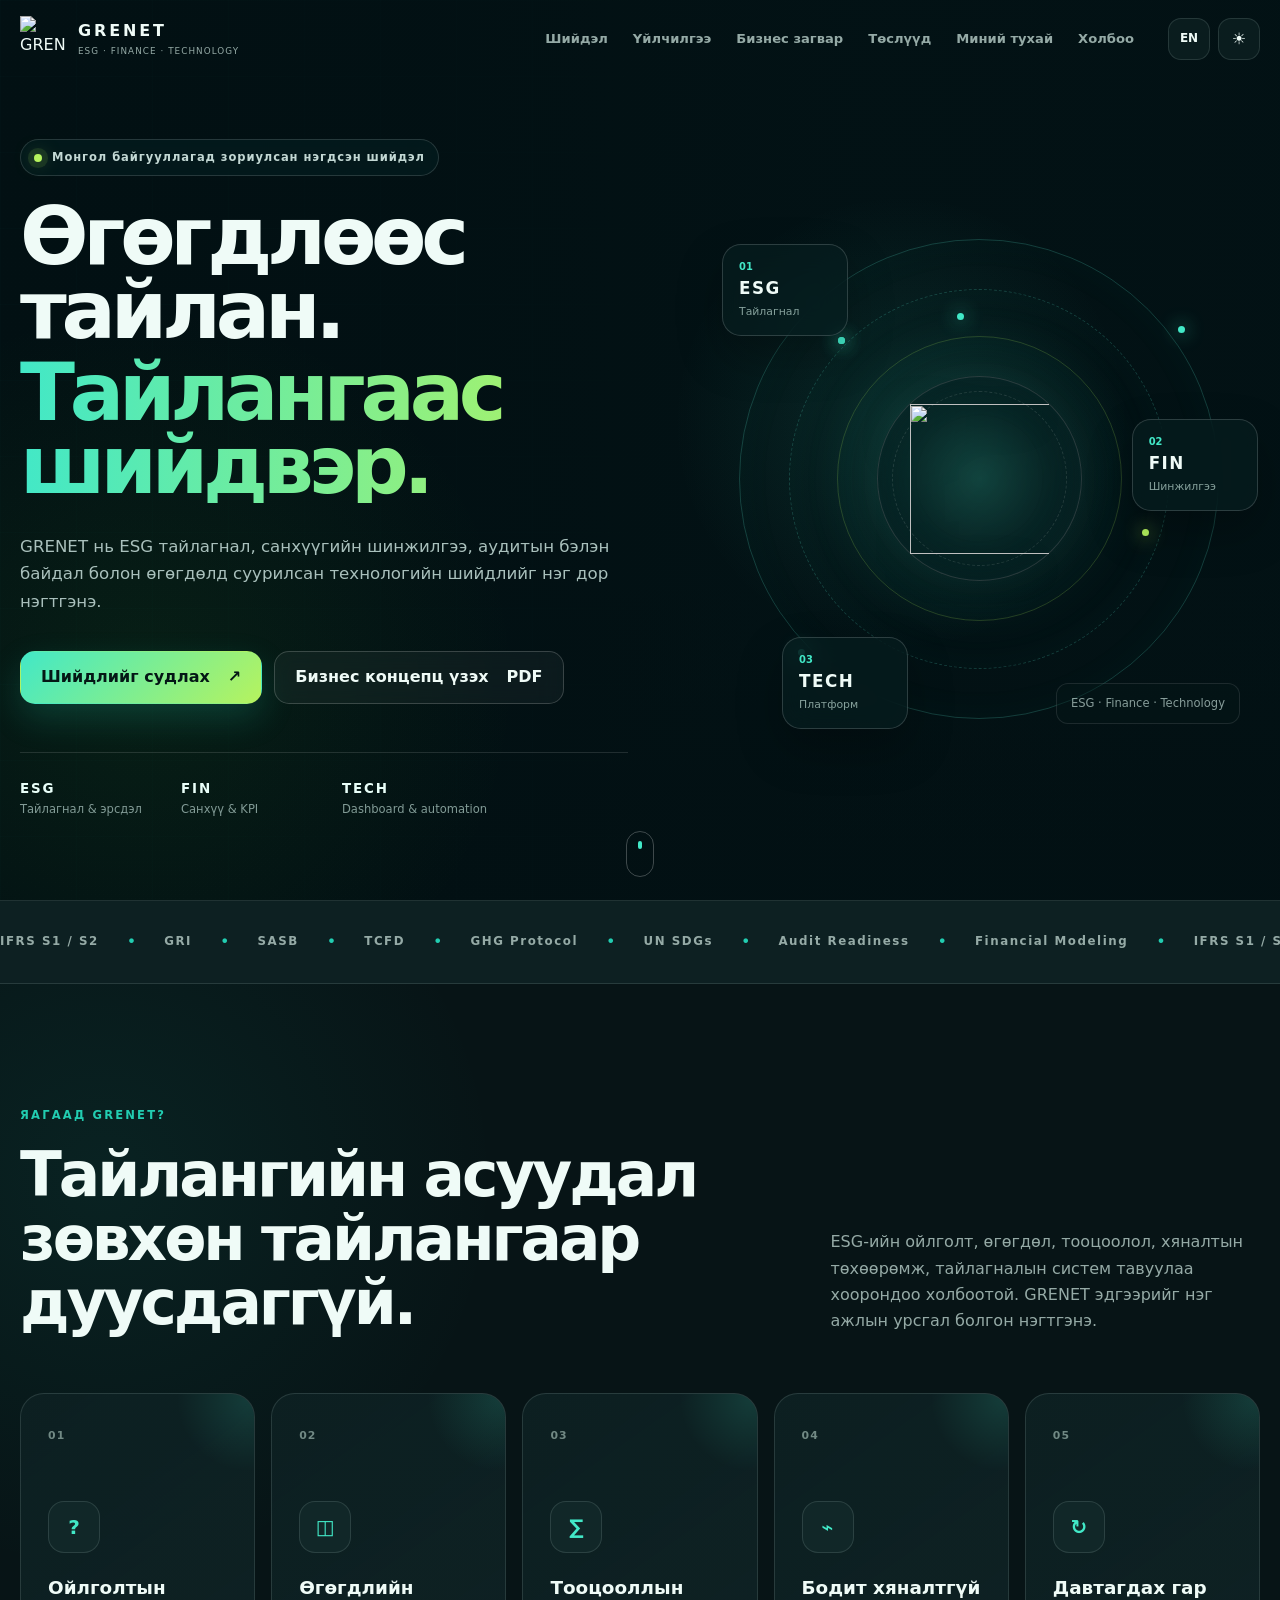
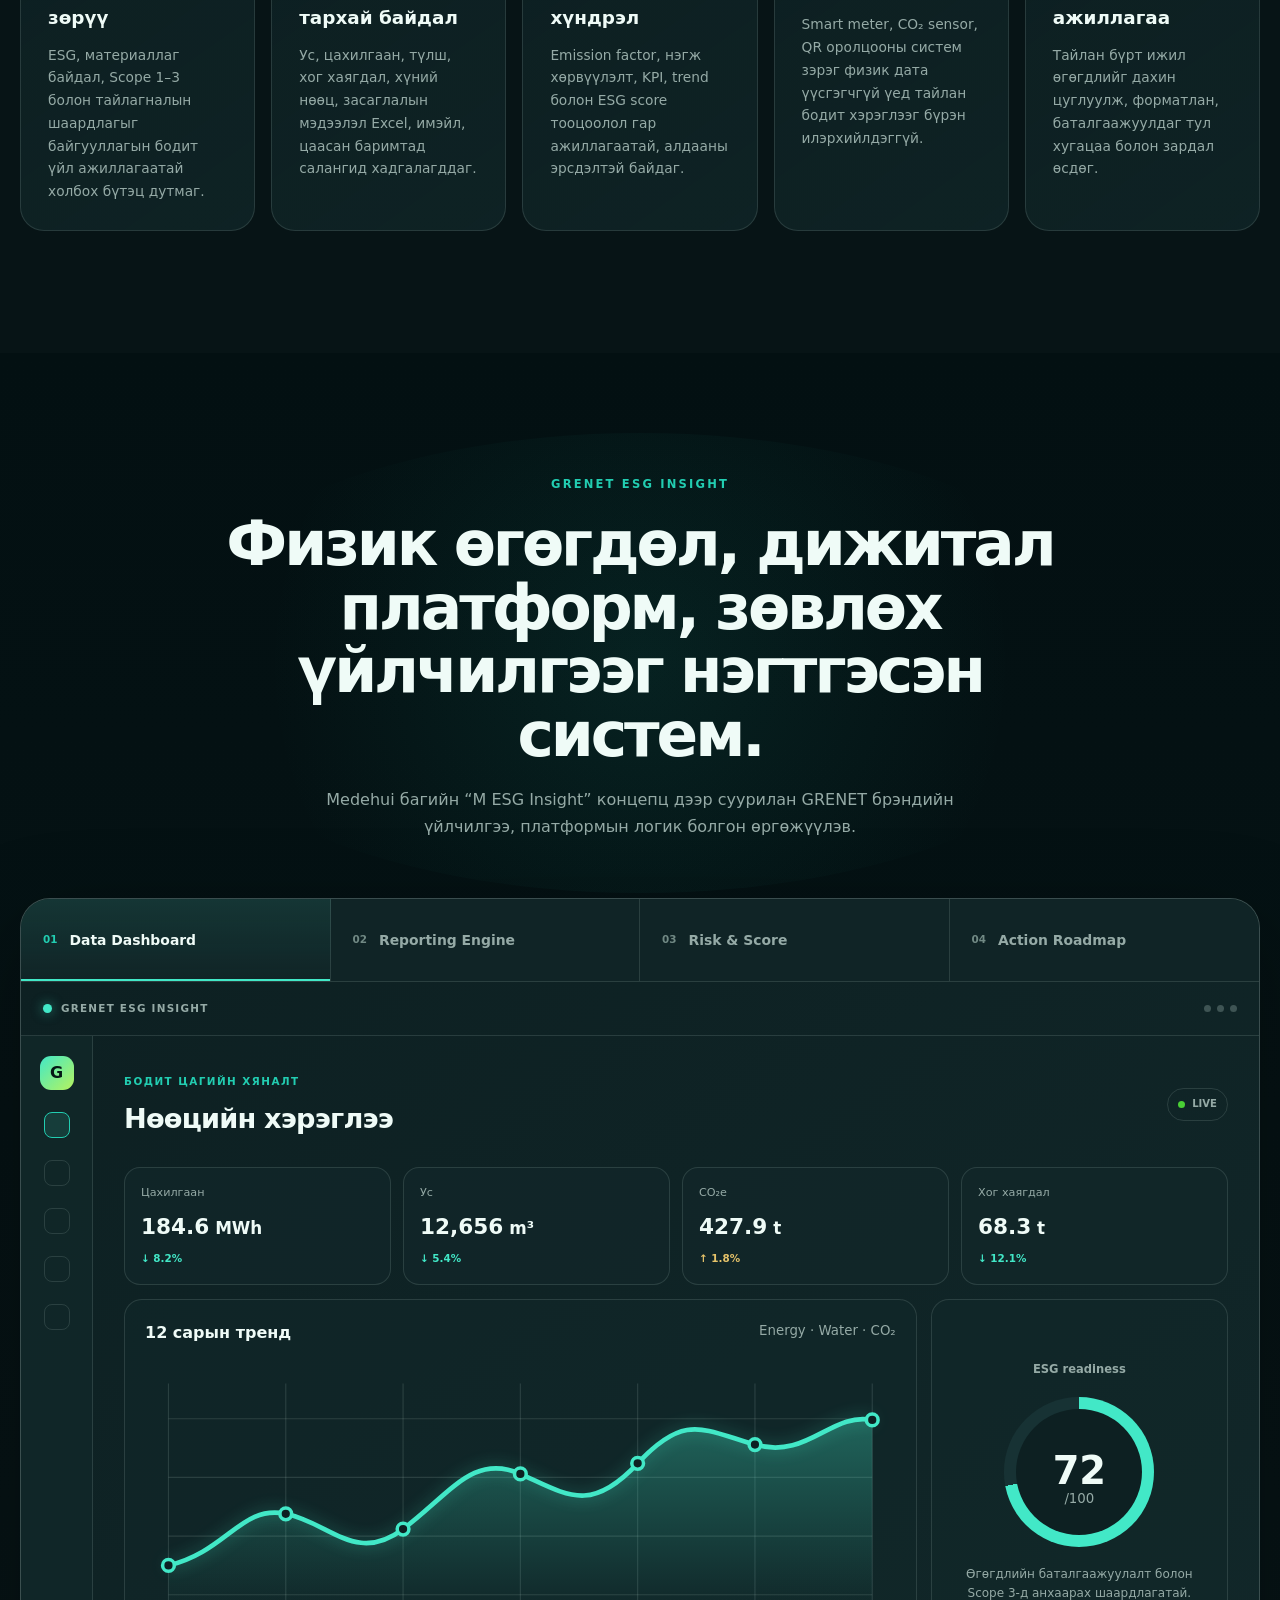
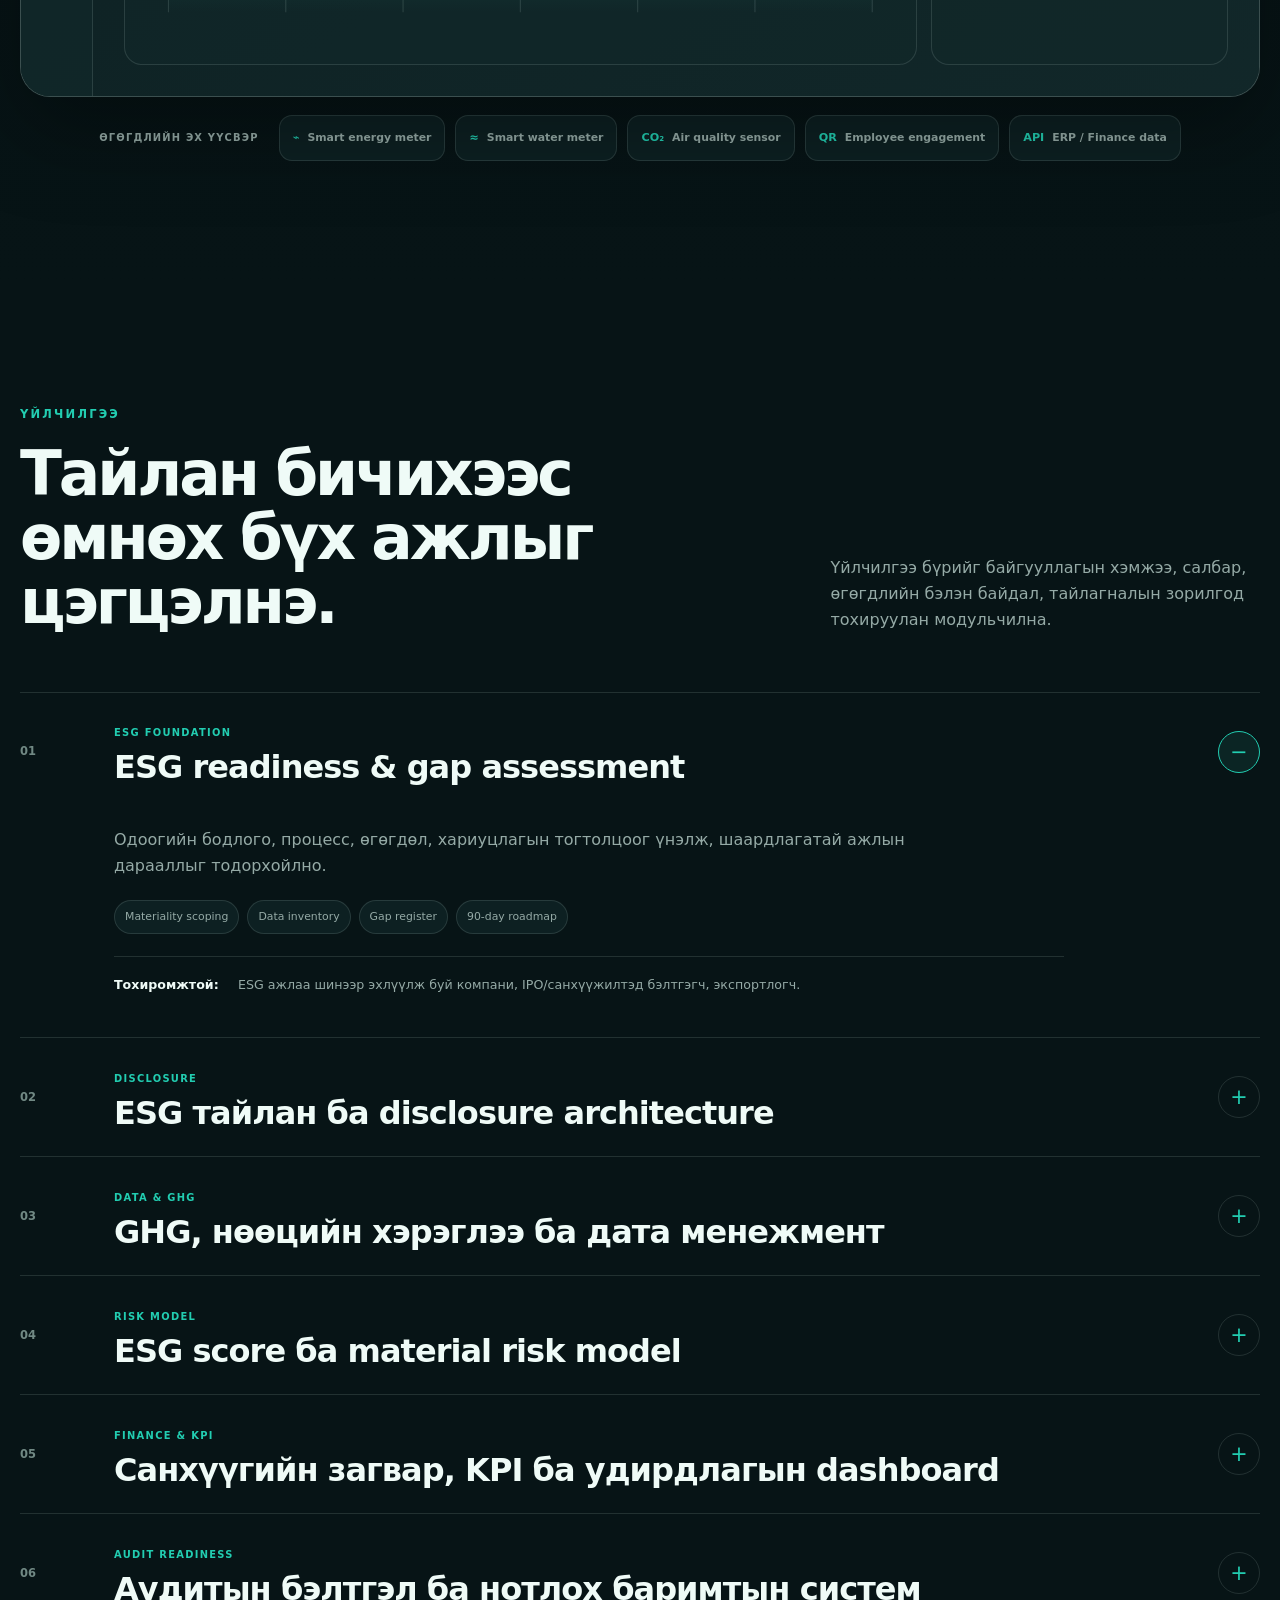
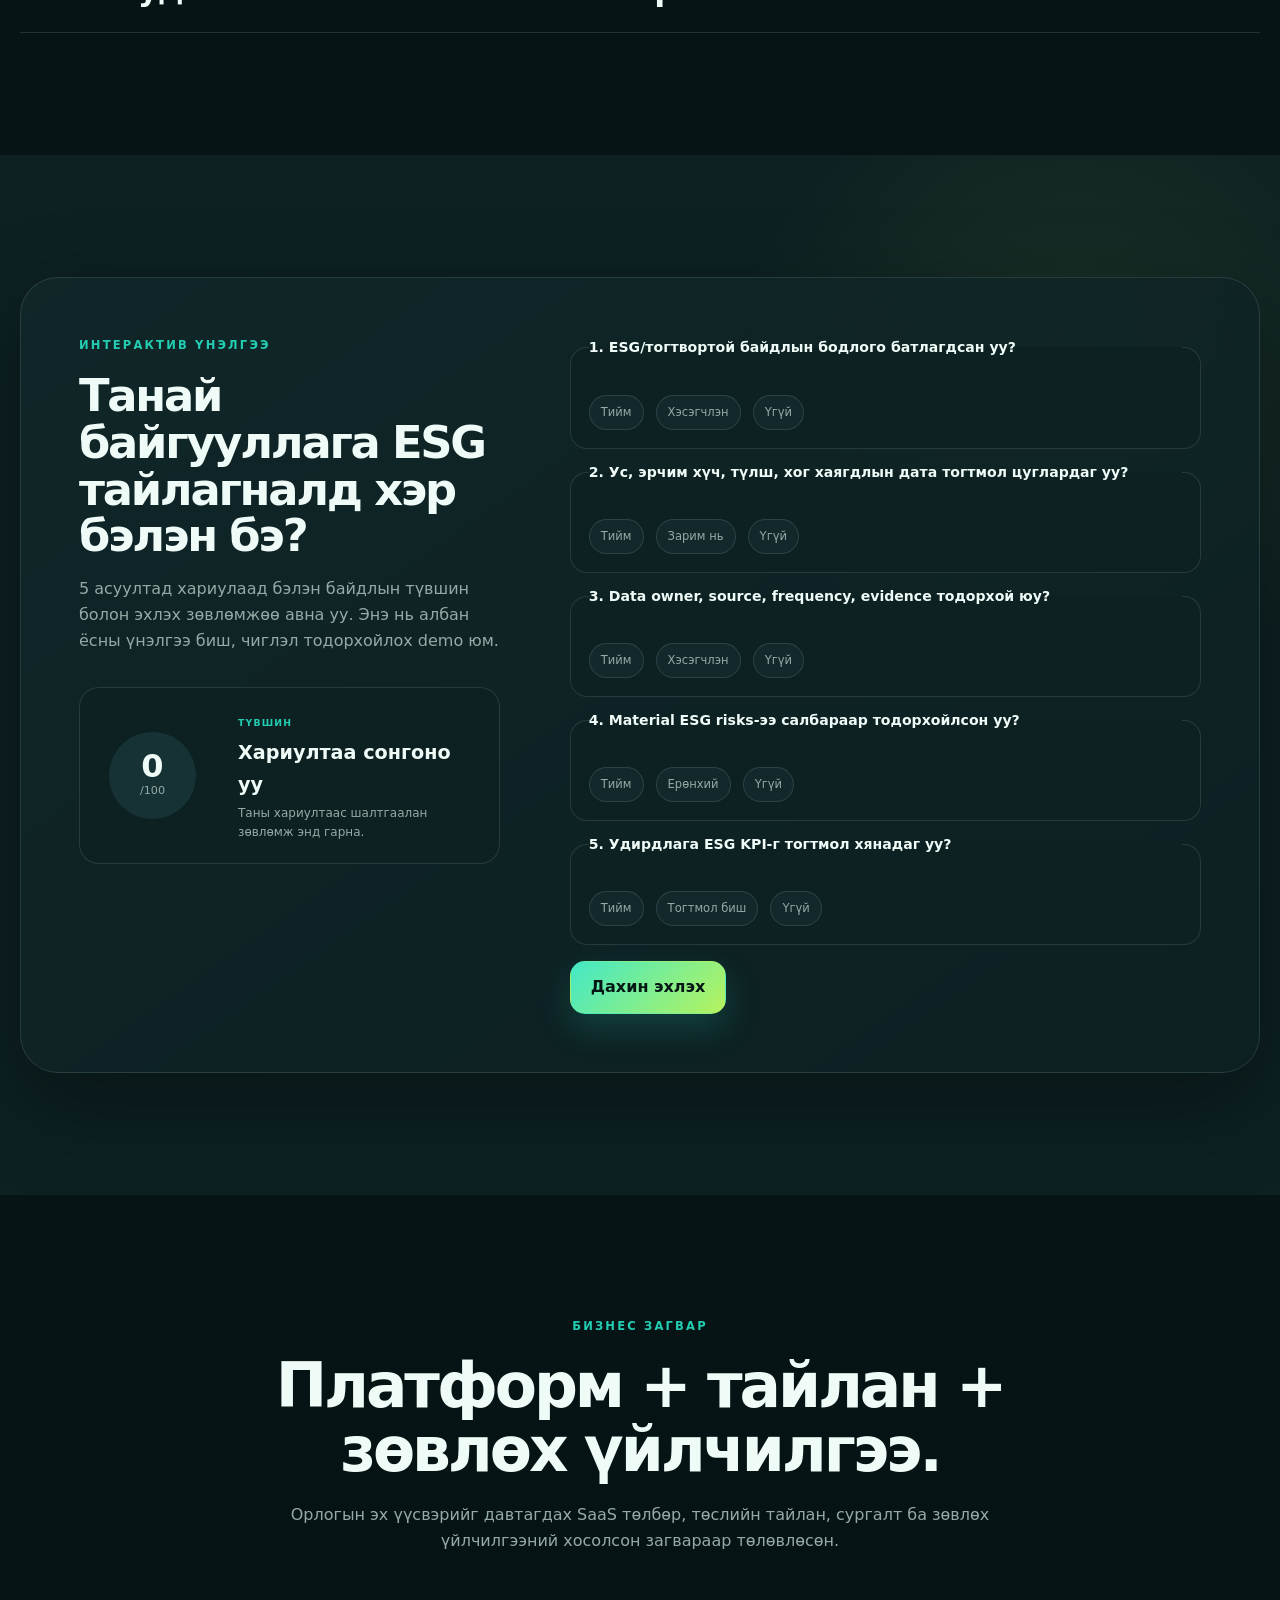
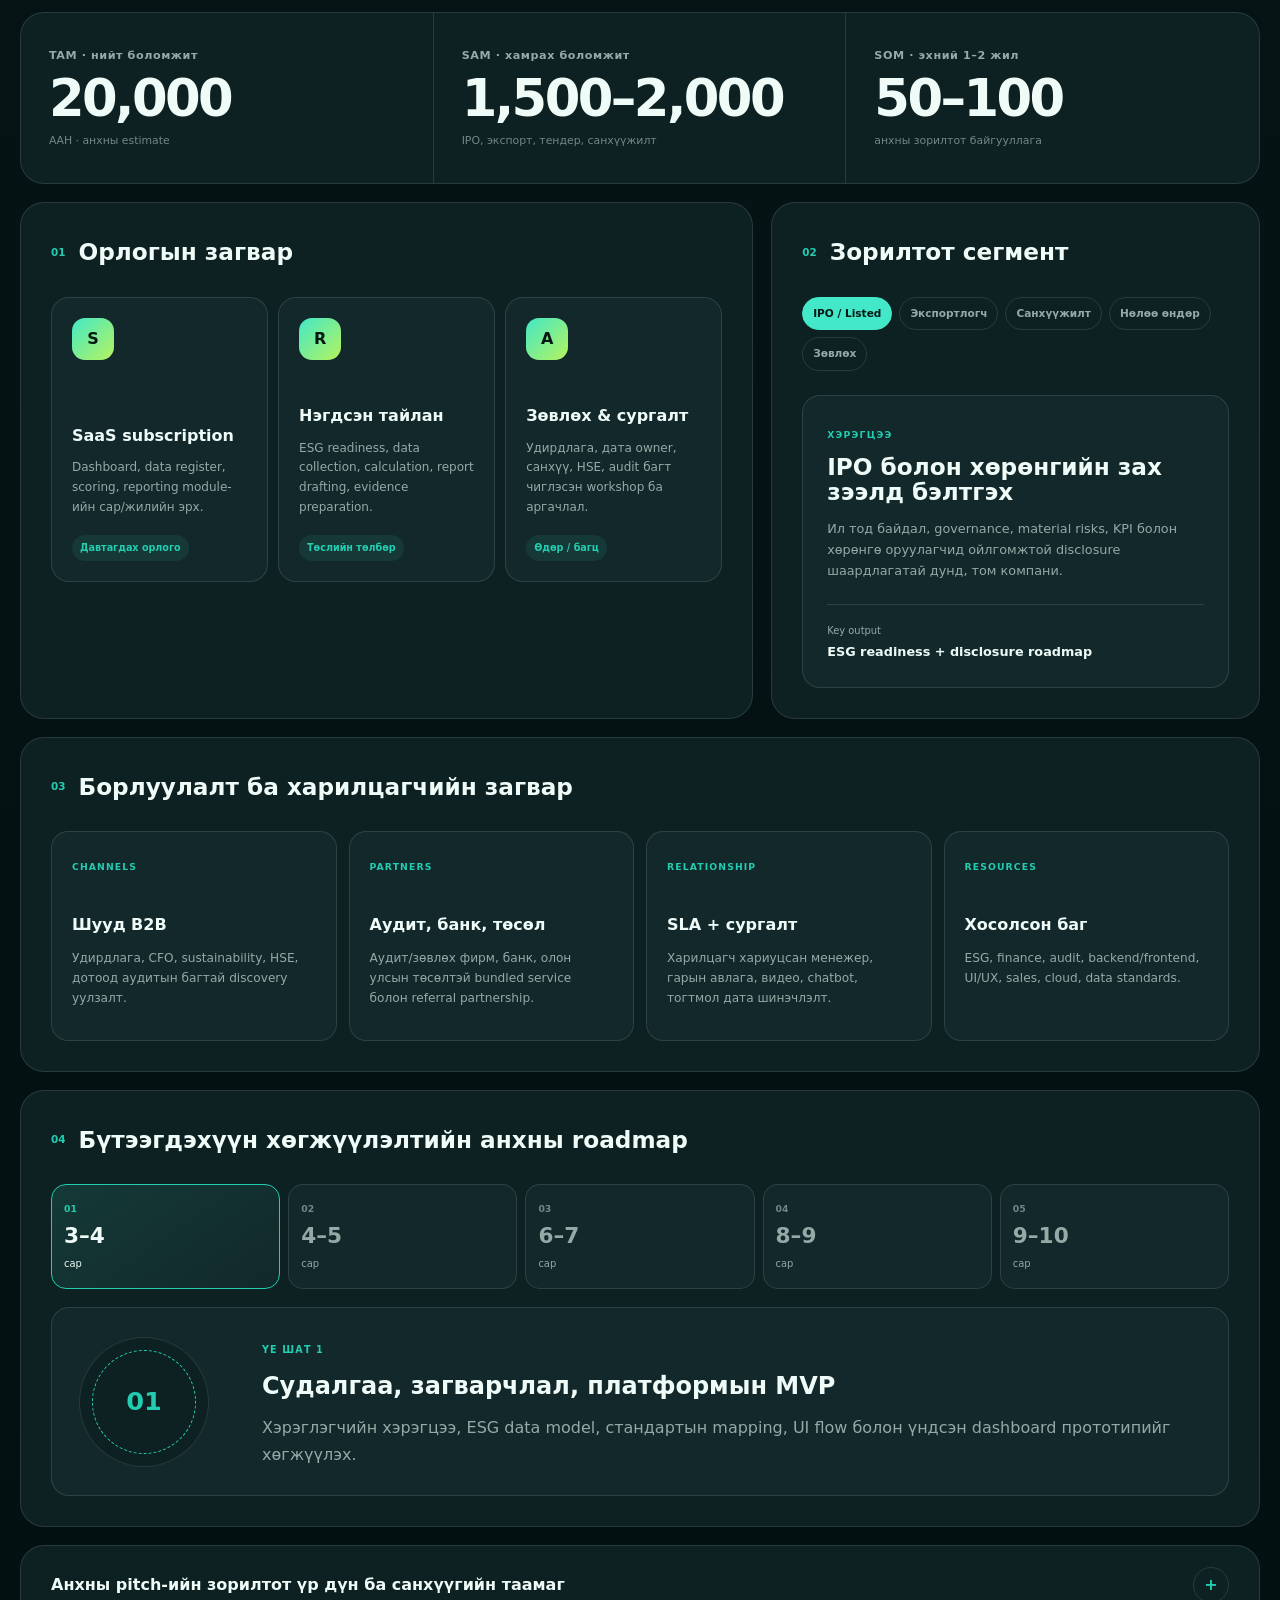
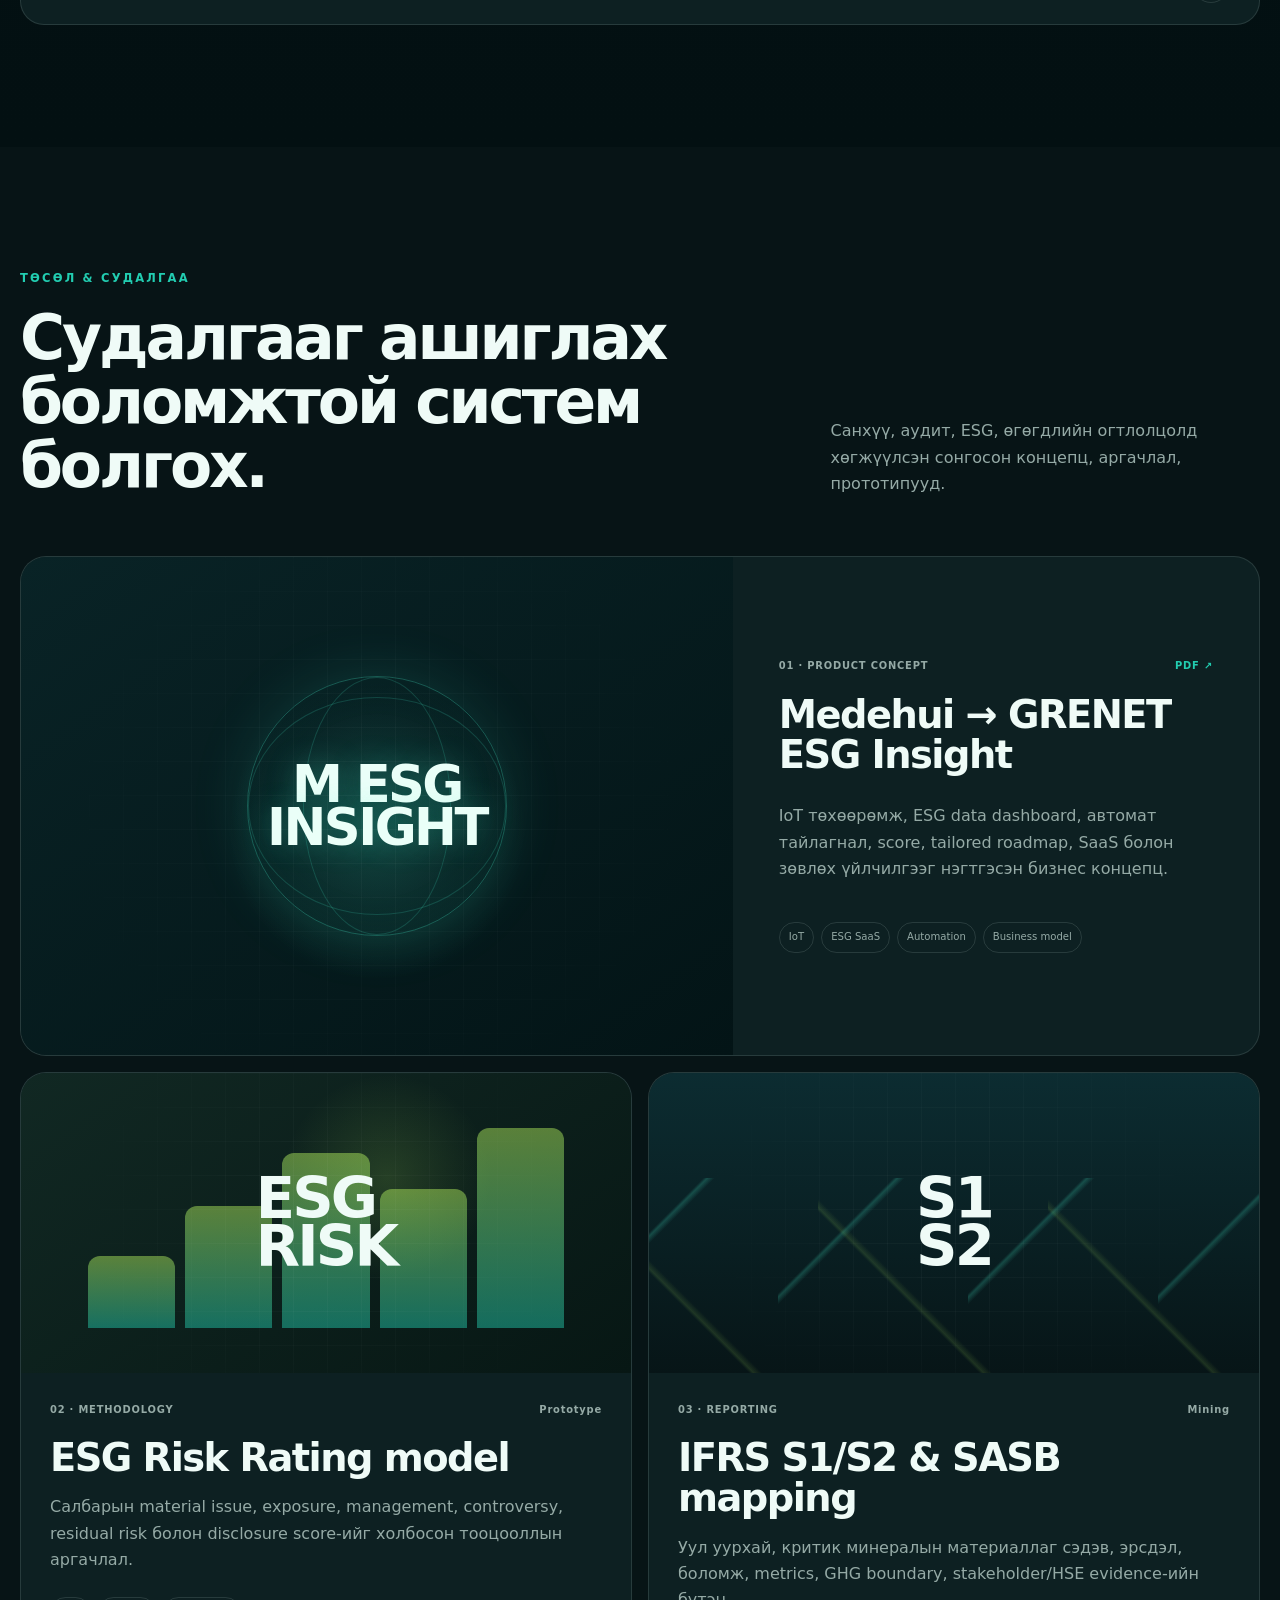
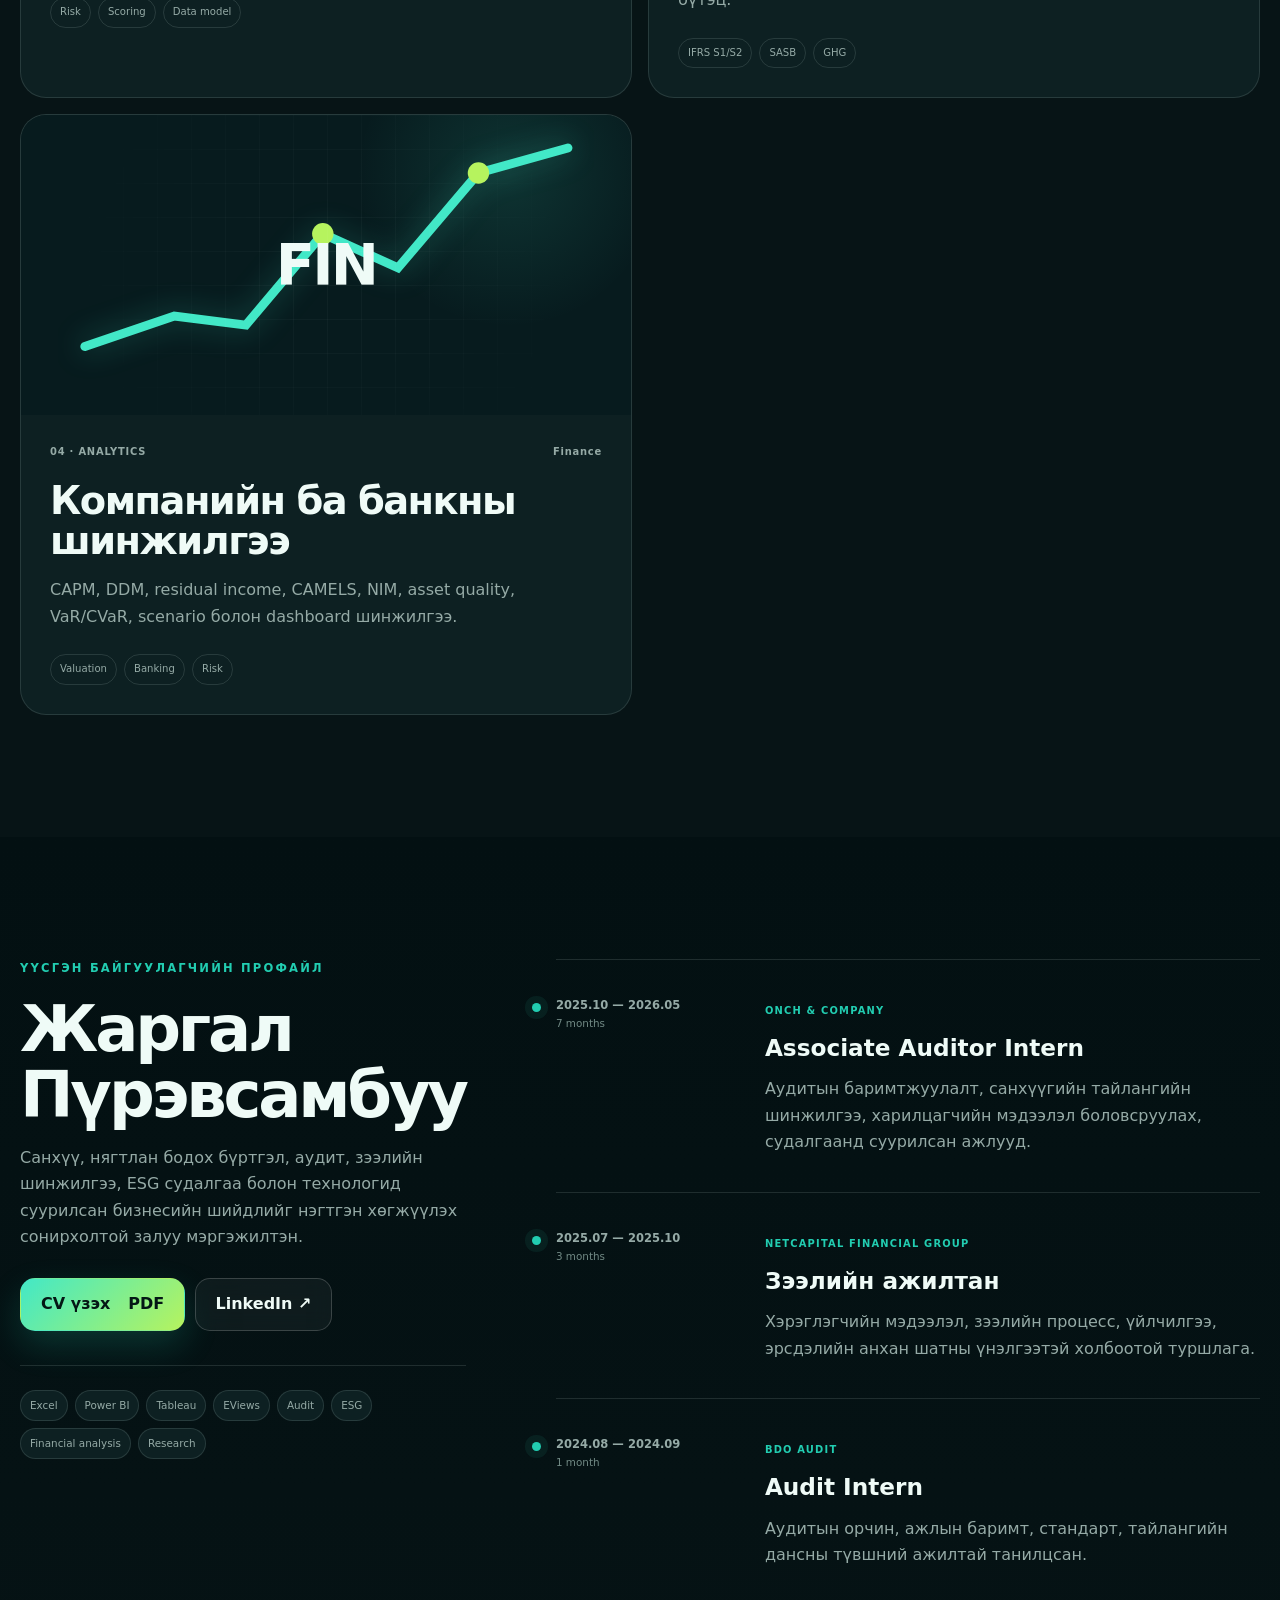
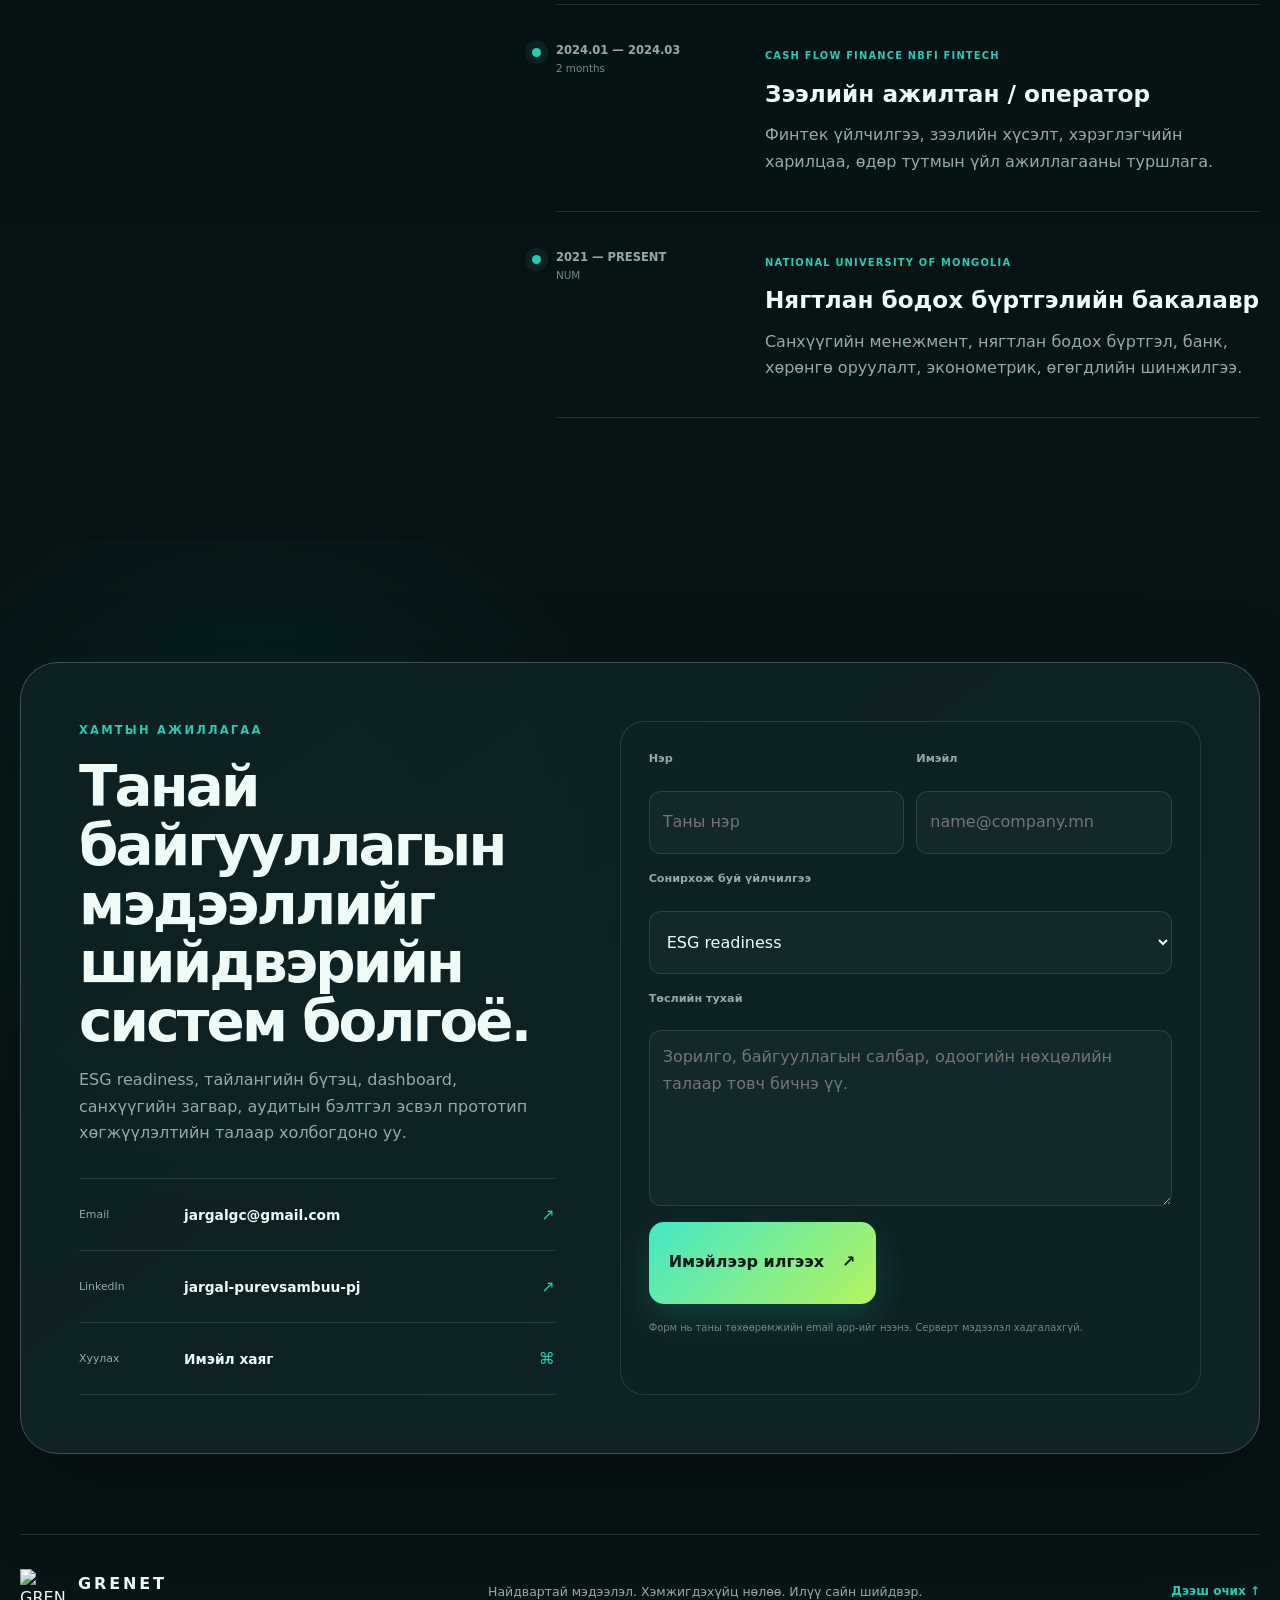
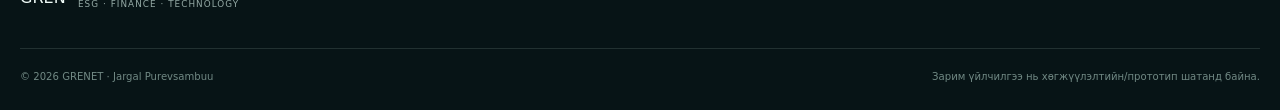
==== index.html @ c0a4eaaf "Add files via upload" ====
<!doctype html>
<html lang="mn" data-theme="dark">
<head>
  <meta charset="utf-8" />
  <meta name="viewport" content="width=device-width, initial-scale=1" />
  <meta name="description" content="GRENET — ESG, finance, audit and technology solutions for Mongolian organizations. Founded and developed by Jargal Purevsambuu." />
  <meta name="keywords" content="GRENET, ESG Mongolia, sustainability reporting, IFRS S1, IFRS S2, SASB, GRI, finance dashboard, audit readiness, ESG score" />
  <meta name="author" content="Jargal Purevsambuu" />
  <meta name="theme-color" content="#071b1d" />
  <meta property="og:title" content="GRENET | ESG · Finance · Technology" />
  <meta property="og:description" content="Өгөгдлөөс тайлан, тайлангаас шийдвэр — ESG, санхүү, аудит, технологийн нэгдсэн шийдэл." />
  <meta property="og:type" content="website" />
  <meta property="og:image" content="assets/grenet-hero.webp" />
  <title>GRENET | ESG · Finance · Technology</title>
  <link rel="icon" href="assets/favicon.svg" type="image/svg+xml" />
  <link rel="preload" href="assets/grenet-hero.webp" as="image" />
  <link rel="stylesheet" href="style.css" />
  <script type="application/ld+json">
  {
    "@context": "https://schema.org",
    "@type": "ProfessionalService",
    "name": "GRENET",
    "description": "ESG, finance, audit readiness and technology-enabled business solutions.",
    "founder": {"@type": "Person", "name": "Jargal Purevsambuu"},
    "email": "jargalgc@gmail.com",
    "areaServed": "Mongolia",
    "sameAs": ["https://www.linkedin.com/in/jargal-purevsambuu-pj/"]
  }
  </script>
</head>
<body>
  <a class="skip-link" href="#main">Үндсэн агуулга руу шилжих</a>
  <div class="cursor-glow" aria-hidden="true"></div>
  <div class="page-progress" aria-hidden="true"><span id="pageProgress"></span></div>

  <header class="site-header" id="top">
    <div class="container nav-shell">
      <a class="brand" href="#home" aria-label="GRENET нүүр хуудас">
        <img src="assets/grenet-logo.webp" alt="GRENET" width="712" height="767" />
        <span class="brand-copy">
          <strong>GRENET</strong>
          <small>ESG · FINANCE · TECHNOLOGY</small>
        </span>
      </a>

      <nav class="desktop-nav" aria-label="Үндсэн цэс">
        <a href="#solution" data-mn="Шийдэл" data-en="Solution">Шийдэл</a>
        <a href="#services" data-mn="Үйлчилгээ" data-en="Services">Үйлчилгээ</a>
        <a href="#business" data-mn="Бизнес загвар" data-en="Business model">Бизнес загвар</a>
        <a href="#projects" data-mn="Төслүүд" data-en="Projects">Төслүүд</a>
        <a href="#about" data-mn="Миний тухай" data-en="About">Миний тухай</a>
        <a href="#contact" data-mn="Холбоо" data-en="Contact">Холбоо</a>
      </nav>

      <div class="nav-actions">
        <button class="nav-button" id="languageToggle" type="button" aria-label="Switch language">EN</button>
        <button class="nav-button theme-button" id="themeToggle" type="button" aria-label="Өнгөний горим солих">
          <span aria-hidden="true">◐</span>
        </button>
        <button class="menu-button" id="menuToggle" type="button" aria-expanded="false" aria-controls="mobileNav" aria-label="Цэс нээх">
          <span></span><span></span><span></span>
        </button>
      </div>
    </div>
    <nav class="mobile-nav" id="mobileNav" aria-label="Гар утасны цэс">
      <a href="#solution" data-mn="Шийдэл" data-en="Solution">Шийдэл</a>
      <a href="#services" data-mn="Үйлчилгээ" data-en="Services">Үйлчилгээ</a>
      <a href="#business" data-mn="Бизнес загвар" data-en="Business model">Бизнес загвар</a>
      <a href="#projects" data-mn="Төслүүд" data-en="Projects">Төслүүд</a>
      <a href="#about" data-mn="Миний тухай" data-en="About">Миний тухай</a>
      <a href="#contact" data-mn="Холбоо" data-en="Contact">Холбоо</a>
    </nav>
  </header>

  <main id="main">
    <section class="hero" id="home" aria-labelledby="heroTitle">
      <div class="hero-bg" aria-hidden="true"></div>
      <div class="hero-grid-overlay" aria-hidden="true"></div>
      <div class="container hero-layout">
        <div class="hero-content reveal">
          <div class="hero-kicker">
            <span class="status-dot"></span>
            <span data-mn="Монгол байгууллагад зориулсан нэгдсэн шийдэл" data-en="An integrated solution for Mongolian organizations">Монгол байгууллагад зориулсан нэгдсэн шийдэл</span>
          </div>
          <h1 id="heroTitle">
            <span data-mn="Өгөгдлөөс тайлан." data-en="From data to disclosure.">Өгөгдлөөс тайлан.</span>
            <em data-mn="Тайлангаас шийдвэр." data-en="From disclosure to decisions.">Тайлангаас шийдвэр.</em>
          </h1>
          <p class="hero-lead" data-mn="GRENET нь ESG тайлагнал, санхүүгийн шинжилгээ, аудитын бэлэн байдал болон өгөгдөлд суурилсан технологийн шийдлийг нэг дор нэгтгэнэ." data-en="GRENET brings ESG reporting, financial analysis, audit readiness, and data-driven technology into one connected solution.">
            GRENET нь ESG тайлагнал, санхүүгийн шинжилгээ, аудитын бэлэн байдал болон өгөгдөлд суурилсан технологийн шийдлийг нэг дор нэгтгэнэ.
          </p>
          <div class="hero-actions">
            <a class="button button-primary magnetic" href="#solution">
              <span data-mn="Шийдлийг судлах" data-en="Explore the solution">Шийдлийг судлах</span>
              <span aria-hidden="true">↗</span>
            </a>
            <a class="button button-ghost" href="assets/Medehui-ESG-Business-Concept.pdf" target="_blank" rel="noopener">
              <span data-mn="Бизнес концепц үзэх" data-en="View business concept">Бизнес концепц үзэх</span>
              <span aria-hidden="true">PDF</span>
            </a>
          </div>
          <div class="hero-proof" aria-label="GRENET focus areas">
            <div><strong>ESG</strong><span data-mn="Тайлагнал & эрсдэл" data-en="Reporting & risk">Тайлагнал & эрсдэл</span></div>
            <div><strong>FIN</strong><span data-mn="Санхүү & KPI" data-en="Finance & KPI">Санхүү & KPI</span></div>
            <div><strong>TECH</strong><span data-mn="Dashboard & automation" data-en="Dashboard & automation">Dashboard & automation</span></div>
          </div>
        </div>

        <div class="hero-orbit reveal" aria-label="GRENET solution map">
          <div class="orbit orbit-one"></div>
          <div class="orbit orbit-two"></div>
          <div class="orbit orbit-three"></div>
          <div class="orbit-core">
            <img src="assets/grenet-logo.webp" alt="" width="712" height="767" />
          </div>
          <button class="orbit-node node-esg" type="button" data-orbit="ESG" aria-label="ESG reporting">
            <span>01</span><strong>ESG</strong><small data-mn="Тайлагнал" data-en="Reporting">Тайлагнал</small>
          </button>
          <button class="orbit-node node-fin" type="button" data-orbit="FIN" aria-label="Finance analytics">
            <span>02</span><strong>FIN</strong><small data-mn="Шинжилгээ" data-en="Analytics">Шинжилгээ</small>
          </button>
          <button class="orbit-node node-tech" type="button" data-orbit="TECH" aria-label="Technology platform">
            <span>03</span><strong>TECH</strong><small data-mn="Платформ" data-en="Platform">Платформ</small>
          </button>
          <div class="orbit-tooltip" id="orbitTooltip" role="status">ESG · Finance · Technology</div>
        </div>
      </div>
      <a class="scroll-cue" href="#opportunity" aria-label="Доош гүйлгэх"><span></span></a>
    </section>

    <section class="standards-strip" aria-label="Standards and capabilities">
      <div class="marquee">
        <div class="marquee-track">
          <span>IFRS S1 / S2</span><i>•</i><span>GRI</span><i>•</i><span>SASB</span><i>•</i><span>TCFD</span><i>•</i><span>GHG Protocol</span><i>•</i><span>UN SDGs</span><i>•</i><span>Audit Readiness</span><i>•</i><span>Financial Modeling</span><i>•</i>
          <span>IFRS S1 / S2</span><i>•</i><span>GRI</span><i>•</i><span>SASB</span><i>•</i><span>TCFD</span><i>•</i><span>GHG Protocol</span><i>•</i><span>UN SDGs</span><i>•</i><span>Audit Readiness</span><i>•</i><span>Financial Modeling</span><i>•</i>
        </div>
      </div>
    </section>

    <section class="section opportunity" id="opportunity">
      <div class="container">
        <div class="section-heading split-heading reveal">
          <div>
            <p class="eyebrow" data-mn="ЯАГААД GRENET?" data-en="WHY GRENET?">ЯАГААД GRENET?</p>
            <h2 data-mn="Тайлангийн асуудал зөвхөн тайлангаар дуусдаггүй." data-en="Reporting problems rarely end with the report.">Тайлангийн асуудал зөвхөн тайлангаар дуусдаггүй.</h2>
          </div>
          <p data-mn="ESG-ийн ойлголт, өгөгдөл, тооцоолол, хяналтын төхөөрөмж, тайлагналын систем тавуулаа хоорондоо холбоотой. GRENET эдгээрийг нэг ажлын урсгал болгон нэгтгэнэ." data-en="ESG knowledge, data, calculations, monitoring devices, and reporting systems are interconnected. GRENET connects them into one workflow.">
            ESG-ийн ойлголт, өгөгдөл, тооцоолол, хяналтын төхөөрөмж, тайлагналын систем тавуулаа хоорондоо холбоотой. GRENET эдгээрийг нэг ажлын урсгал болгон нэгтгэнэ.
          </p>
        </div>

        <div class="problem-grid">
          <article class="problem-card reveal" data-tilt>
            <span class="problem-index">01</span>
            <div class="problem-icon" aria-hidden="true">?</div>
            <h3 data-mn="Ойлголтын зөрүү" data-en="Knowledge gap">Ойлголтын зөрүү</h3>
            <p data-mn="ESG, материаллаг байдал, Scope 1–3 болон тайлагналын шаардлагыг байгууллагын бодит үйл ажиллагаатай холбох бүтэц дутмаг." data-en="Organizations lack a practical structure connecting ESG, materiality, Scope 1–3, and disclosure requirements to operations.">ESG, материаллаг байдал, Scope 1–3 болон тайлагналын шаардлагыг байгууллагын бодит үйл ажиллагаатай холбох бүтэц дутмаг.</p>
          </article>
          <article class="problem-card reveal" data-tilt>
            <span class="problem-index">02</span>
            <div class="problem-icon" aria-hidden="true">◫</div>
            <h3 data-mn="Өгөгдлийн тархай байдал" data-en="Fragmented data">Өгөгдлийн тархай байдал</h3>
            <p data-mn="Ус, цахилгаан, түлш, хог хаягдал, хүний нөөц, засаглалын мэдээлэл Excel, имэйл, цаасан баримтад салангид хадгалагддаг." data-en="Water, energy, fuel, waste, workforce, and governance data are scattered across spreadsheets, emails, and documents.">Ус, цахилгаан, түлш, хог хаягдал, хүний нөөц, засаглалын мэдээлэл Excel, имэйл, цаасан баримтад салангид хадгалагддаг.</p>
          </article>
          <article class="problem-card reveal" data-tilt>
            <span class="problem-index">03</span>
            <div class="problem-icon" aria-hidden="true">∑</div>
            <h3 data-mn="Тооцооллын хүндрэл" data-en="Calculation complexity">Тооцооллын хүндрэл</h3>
            <p data-mn="Emission factor, нэгж хөрвүүлэлт, KPI, trend болон ESG score тооцоолол гар ажиллагаатай, алдааны эрсдэлтэй байдаг." data-en="Emission factors, unit conversions, KPIs, trends, and ESG scoring are often manual and error-prone.">Emission factor, нэгж хөрвүүлэлт, KPI, trend болон ESG score тооцоолол гар ажиллагаатай, алдааны эрсдэлтэй байдаг.</p>
          </article>
          <article class="problem-card reveal" data-tilt>
            <span class="problem-index">04</span>
            <div class="problem-icon" aria-hidden="true">⌁</div>
            <h3 data-mn="Бодит хяналтгүй" data-en="Limited real-time visibility">Бодит хяналтгүй</h3>
            <p data-mn="Smart meter, CO₂ sensor, QR оролцооны систем зэрэг физик дата үүсгэгчгүй үед тайлан бодит хэрэглээг бүрэн илэрхийлдэггүй." data-en="Without smart meters, CO₂ sensors, or participation systems, reports may not reflect actual operational performance.">Smart meter, CO₂ sensor, QR оролцооны систем зэрэг физик дата үүсгэгчгүй үед тайлан бодит хэрэглээг бүрэн илэрхийлдэггүй.</p>
          </article>
          <article class="problem-card reveal" data-tilt>
            <span class="problem-index">05</span>
            <div class="problem-icon" aria-hidden="true">↻</div>
            <h3 data-mn="Давтагдах гар ажиллагаа" data-en="Repeated manual work">Давтагдах гар ажиллагаа</h3>
            <p data-mn="Тайлан бүрт ижил өгөгдлийг дахин цуглуулж, форматлан, баталгаажуулдаг тул хугацаа болон зардал өсдөг." data-en="Teams repeatedly collect, format, and validate the same data for each reporting cycle, increasing time and cost.">Тайлан бүрт ижил өгөгдлийг дахин цуглуулж, форматлан, баталгаажуулдаг тул хугацаа болон зардал өсдөг.</p>
          </article>
        </div>
      </div>
    </section>

    <section class="section solution-section" id="solution">
      <div class="container">
        <div class="section-heading centered reveal">
          <p class="eyebrow" data-mn="GRENET ESG INSIGHT" data-en="GRENET ESG INSIGHT">GRENET ESG INSIGHT</p>
          <h2 data-mn="Физик өгөгдөл, дижитал платформ, зөвлөх үйлчилгээг нэгтгэсэн систем." data-en="One system connecting physical data, a digital platform, and advisory support.">Физик өгөгдөл, дижитал платформ, зөвлөх үйлчилгээг нэгтгэсэн систем.</h2>
          <p data-mn="Medehui багийн “M ESG Insight” концепц дээр суурилан GRENET брэндийн үйлчилгээ, платформын логик болгон өргөжүүлэв." data-en="Expanded from the Medehui team’s “M ESG Insight” concept into a GRENET service and platform architecture.">Medehui багийн “M ESG Insight” концепц дээр суурилан GRENET брэндийн үйлчилгээ, платформын логик болгон өргөжүүлэв.</p>
        </div>

        <div class="product-showcase reveal">
          <div class="product-tabs" role="tablist" aria-label="Platform modules">
            <button class="product-tab active" type="button" role="tab" aria-selected="true" data-tab="dashboard">
              <span>01</span><strong data-mn="Data Dashboard" data-en="Data Dashboard">Data Dashboard</strong>
            </button>
            <button class="product-tab" type="button" role="tab" aria-selected="false" data-tab="reporting">
              <span>02</span><strong data-mn="Reporting Engine" data-en="Reporting Engine">Reporting Engine</strong>
            </button>
            <button class="product-tab" type="button" role="tab" aria-selected="false" data-tab="risk">
              <span>03</span><strong data-mn="Risk & Score" data-en="Risk & Score">Risk & Score</strong>
            </button>
            <button class="product-tab" type="button" role="tab" aria-selected="false" data-tab="roadmap">
              <span>04</span><strong data-mn="Action Roadmap" data-en="Action Roadmap">Action Roadmap</strong>
            </button>
          </div>

          <div class="product-screen">
            <div class="screen-topbar">
              <div class="screen-brand"><span></span>GRENET ESG INSIGHT</div>
              <div class="screen-actions"><i></i><i></i><i></i></div>
            </div>

            <div class="product-panel active" id="panel-dashboard" data-panel="dashboard" role="tabpanel">
              <div class="dashboard-sidebar" aria-hidden="true">
                <span class="side-logo">G</span>
                <i class="active"></i><i></i><i></i><i></i><i></i>
              </div>
              <div class="dashboard-main">
                <div class="dashboard-heading">
                  <div><small data-mn="БОДИТ ЦАГИЙН ХЯНАЛТ" data-en="REAL-TIME MONITORING">БОДИТ ЦАГИЙН ХЯНАЛТ</small><h3 data-mn="Нөөцийн хэрэглээ" data-en="Resource performance">Нөөцийн хэрэглээ</h3></div>
                  <button type="button" class="live-chip"><span></span>LIVE</button>
                </div>
                <div class="metric-row">
                  <div class="metric-card"><span data-mn="Цахилгаан" data-en="Energy">Цахилгаан</span><strong><b class="live-number" data-base="184.6">184.6</b> MWh</strong><small class="positive">↓ 8.2%</small></div>
                  <div class="metric-card"><span data-mn="Ус" data-en="Water">Ус</span><strong><b class="live-number" data-base="12640">12,640</b> m³</strong><small class="positive">↓ 5.4%</small></div>
                  <div class="metric-card"><span>CO₂e</span><strong><b class="live-number" data-base="428.3">428.3</b> t</strong><small class="warning">↑ 1.8%</small></div>
                  <div class="metric-card"><span data-mn="Хог хаягдал" data-en="Waste">Хог хаягдал</span><strong><b class="live-number" data-base="68.4">68.4</b> t</strong><small class="positive">↓ 12.1%</small></div>
                </div>
                <div class="chart-grid">
                  <div class="chart-card">
                    <div class="chart-title"><span data-mn="12 сарын тренд" data-en="12-month trend">12 сарын тренд</span><small>Energy · Water · CO₂</small></div>
                    <div class="line-chart" aria-hidden="true">
                      <svg viewBox="0 0 640 230" role="img" aria-label="Resource trend chart">
                        <defs><linearGradient id="areaGradient" x1="0" y1="0" x2="0" y2="1"><stop offset="0" stop-color="#42e8c7" stop-opacity=".32"/><stop offset="1" stop-color="#42e8c7" stop-opacity="0"/></linearGradient></defs>
                        <g class="chart-lines"><path d="M20 45H620M20 95H620M20 145H620M20 195H620"/><path d="M20 15V210M120 15V210M220 15V210M320 15V210M420 15V210M520 15V210M620 15V210"/></g>
                        <path class="area" d="M20 170 C70 158 82 118 120 126 S180 169 220 139 S280 74 320 92 S380 126 420 83 S475 54 520 67 S585 39 620 46 L620 210 L20 210Z"/>
                        <path class="trend-line" d="M20 170 C70 158 82 118 120 126 S180 169 220 139 S280 74 320 92 S380 126 420 83 S475 54 520 67 S585 39 620 46"/>
                        <g class="chart-points"><circle cx="20" cy="170" r="5"/><circle cx="120" cy="126" r="5"/><circle cx="220" cy="139" r="5"/><circle cx="320" cy="92" r="5"/><circle cx="420" cy="83" r="5"/><circle cx="520" cy="67" r="5"/><circle cx="620" cy="46" r="5"/></g>
                      </svg>
                    </div>
                  </div>
                  <div class="score-card">
                    <span data-mn="ESG readiness" data-en="ESG readiness">ESG readiness</span>
                    <div class="score-ring" style="--score:72"><strong>72</strong><small>/100</small></div>
                    <p data-mn="Өгөгдлийн баталгаажуулалт болон Scope 3-д анхаарах шаардлагатай." data-en="Prioritize data assurance and Scope 3 readiness.">Өгөгдлийн баталгаажуулалт болон Scope 3-д анхаарах шаардлагатай.</p>
                  </div>
                </div>
              </div>
            </div>

            <div class="product-panel" id="panel-reporting" data-panel="reporting" role="tabpanel" hidden>
              <div class="module-layout">
                <div class="module-copy">
                  <span class="module-label">REPORTING ENGINE</span>
                  <h3 data-mn="Нэг өгөгдлөөс олон стандартын disclosure." data-en="Multiple disclosures from one source of data.">Нэг өгөгдлөөс олон стандартын disclosure.</h3>
                  <p data-mn="Өгөгдлийн dictionary, boundary, ownership, evidence болон calculation logic-ийг нэгтгэж, тайлангийн бэлэн хэсгүүд үүсгэнэ." data-en="Connect data dictionaries, boundaries, ownership, evidence, and calculation logic to generate disclosure-ready content.">Өгөгдлийн dictionary, boundary, ownership, evidence болон calculation logic-ийг нэгтгэж, тайлангийн бэлэн хэсгүүд үүсгэнэ.</p>
                  <ul class="check-list">
                    <li>IFRS S1 / IFRS S2 disclosure map</li>
                    <li>GRI topic standards & SASB industry metrics</li>
                    <li>Scope 1, 2, 3 calculation register</li>
                    <li data-mn="Нотлох баримт ба хариуцагчийн мөр" data-en="Evidence and owner trail">Нотлох баримт ба хариуцагчийн мөр</li>
                  </ul>
                </div>
                <div class="report-builder" aria-hidden="true">
                  <div class="builder-nav"><strong>Disclosure Builder</strong><span>84% complete</span></div>
                  <div class="builder-progress"><i></i></div>
                  <div class="builder-row complete"><span>✓</span><div><strong>Governance</strong><small>Board oversight · roles · controls</small></div><em>12/12</em></div>
                  <div class="builder-row complete"><span>✓</span><div><strong>Strategy</strong><small>Risks · opportunities · time horizons</small></div><em>18/18</em></div>
                  <div class="builder-row active"><span>3</span><div><strong>Risk management</strong><small>Process · integration · monitoring</small></div><em>9/12</em></div>
                  <div class="builder-row"><span>4</span><div><strong>Metrics & targets</strong><small>GHG · energy · water · workforce</small></div><em>16/24</em></div>
                  <div class="export-row"><button type="button">PDF</button><button type="button">XLSX</button><button type="button">JSON</button></div>
                </div>
              </div>
            </div>

            <div class="product-panel" id="panel-risk" data-panel="risk" role="tabpanel" hidden>
              <div class="risk-layout">
                <div class="risk-overview">
                  <span class="module-label">RISK & SCORE</span>
                  <h3 data-mn="Ил тод мэдээлэл + материаллаг эрсдэл." data-en="Disclosure quality plus material risk.">Ил тод мэдээлэл + материаллаг эрсдэл.</h3>
                  <p data-mn="Тоон disclosure score болон exposure–management–residual risk логикийг хослуулсан байгууллагын дотоод үнэлгээний прототип." data-en="A prototype internal assessment combining quantitative disclosure scoring with exposure–management–residual risk logic.">Тоон disclosure score болон exposure–management–residual risk логикийг хослуулсан байгууллагын дотоод үнэлгээний прототип.</p>
                  <div class="risk-formula"><span>Exposure</span><b>×</b><span>(1 − Management)</span><b>=</b><strong>Residual risk</strong></div>
                </div>
                <div class="risk-matrix" aria-label="Material issue matrix">
                  <div class="matrix-axis y"><span data-mn="Нөлөөлөл" data-en="Impact">Нөлөөлөл</span></div>
                  <div class="matrix-axis x"><span data-mn="Магадлал" data-en="Likelihood">Магадлал</span></div>
                  <div class="matrix-grid">
                    <button style="--x:76%;--y:22%" data-risk="Climate transition">C</button>
                    <button style="--x:62%;--y:37%" data-risk="Water management">W</button>
                    <button style="--x:44%;--y:31%" data-risk="Workforce H&S">H</button>
                    <button style="--x:83%;--y:55%" data-risk="Business ethics">E</button>
                    <button style="--x:31%;--y:67%" data-risk="Data privacy">D</button>
                    <div class="matrix-tooltip" id="matrixTooltip">Material issue</div>
                  </div>
                </div>
              </div>
            </div>

            <div class="product-panel" id="panel-roadmap" data-panel="roadmap" role="tabpanel" hidden>
              <div class="roadmap-layout">
                <div class="module-copy">
                  <span class="module-label">ACTION ROADMAP</span>
                  <h3 data-mn="Онооноос шууд хэрэгжүүлэх төлөвлөгөө рүү." data-en="Turn scores into an actionable plan.">Онооноос шууд хэрэгжүүлэх төлөвлөгөө рүү.</h3>
                  <p data-mn="Quick win, 90 хоногийн ажил, дунд хугацааны системийн шинэчлэлийг хариуцагч, нотлох баримт, KPI-тай холбож төлөвлөнө." data-en="Connect quick wins, 90-day actions, and medium-term system upgrades with owners, evidence, and KPIs.">Quick win, 90 хоногийн ажил, дунд хугацааны системийн шинэчлэлийг хариуцагч, нотлох баримт, KPI-тай холбож төлөвлөнө.</p>
                </div>
                <div class="action-board" aria-hidden="true">
                  <div class="action-column"><div class="column-title"><span>NOW</span><b>3</b></div><article><i>High</i><strong>Define reporting boundary</strong><small>Owner: CFO · 14 days</small></article><article><i>High</i><strong>Confirm emission factors</strong><small>Owner: HSE · 21 days</small></article></div>
                  <div class="action-column"><div class="column-title"><span>NEXT</span><b>4</b></div><article><i>Medium</i><strong>Deploy energy meter pilot</strong><small>Owner: Operations · 60 days</small></article><article><i>Medium</i><strong>Supplier Scope 3 survey</strong><small>Owner: Procurement · 90 days</small></article></div>
                  <div class="action-column"><div class="column-title"><span>LATER</span><b>2</b></div><article><i>Strategic</i><strong>Integrate ERP data API</strong><small>Owner: IT · 6 months</small></article><article><i>Strategic</i><strong>External assurance readiness</strong><small>Owner: Audit committee · 9 months</small></article></div>
                </div>
              </div>
            </div>
          </div>
        </div>

        <div class="integration-row reveal" aria-label="Data integrations">
          <span data-mn="ӨГӨГДЛИЙН ЭХ ҮҮСВЭР" data-en="DATA SOURCES">ӨГӨГДЛИЙН ЭХ ҮҮСВЭР</span>
          <div><i>⌁</i><b>Smart energy meter</b></div>
          <div><i>≈</i><b>Smart water meter</b></div>
          <div><i>CO₂</i><b>Air quality sensor</b></div>
          <div><i>QR</i><b>Employee engagement</b></div>
          <div><i>API</i><b>ERP / Finance data</b></div>
        </div>
      </div>
    </section>

    <section class="section services-section" id="services">
      <div class="container">
        <div class="section-heading split-heading reveal">
          <div>
            <p class="eyebrow" data-mn="ҮЙЛЧИЛГЭЭ" data-en="SERVICES">ҮЙЛЧИЛГЭЭ</p>
            <h2 data-mn="Тайлан бичихээс өмнөх бүх ажлыг цэгцэлнэ." data-en="Structure everything that must happen before the report.">Тайлан бичихээс өмнөх бүх ажлыг цэгцэлнэ.</h2>
          </div>
          <p data-mn="Үйлчилгээ бүрийг байгууллагын хэмжээ, салбар, өгөгдлийн бэлэн байдал, тайлагналын зорилгод тохируулан модульчилна." data-en="Each service is modularized around company size, industry, data readiness, and reporting objectives.">Үйлчилгээ бүрийг байгууллагын хэмжээ, салбар, өгөгдлийн бэлэн байдал, тайлагналын зорилгод тохируулан модульчилна.</p>
        </div>

        <div class="service-accordion" id="serviceAccordion">
          <article class="service-item open reveal">
            <button class="service-summary" type="button" aria-expanded="true">
              <span class="service-number">01</span>
              <div><small>ESG FOUNDATION</small><h3 data-mn="ESG readiness & gap assessment" data-en="ESG readiness & gap assessment">ESG readiness & gap assessment</h3></div>
              <span class="service-toggle">−</span>
            </button>
            <div class="service-detail">
              <p data-mn="Одоогийн бодлого, процесс, өгөгдөл, хариуцлагын тогтолцоог үнэлж, шаардлагатай ажлын дарааллыг тодорхойлно." data-en="Assess current policies, processes, data, and accountability to define a practical sequence of work.">Одоогийн бодлого, процесс, өгөгдөл, хариуцлагын тогтолцоог үнэлж, шаардлагатай ажлын дарааллыг тодорхойлно.</p>
              <div class="deliverables"><span>Materiality scoping</span><span>Data inventory</span><span>Gap register</span><span>90-day roadmap</span></div>
              <div class="service-meta"><strong data-mn="Тохиромжтой:" data-en="Best for:">Тохиромжтой:</strong><span data-mn="ESG ажлаа шинээр эхлүүлж буй компани, IPO/санхүүжилтэд бэлтгэгч, экспортлогч." data-en="Companies starting ESG work, preparing for IPO/financing, or exporting.">ESG ажлаа шинээр эхлүүлж буй компани, IPO/санхүүжилтэд бэлтгэгч, экспортлогч.</span></div>
            </div>
          </article>

          <article class="service-item reveal">
            <button class="service-summary" type="button" aria-expanded="false">
              <span class="service-number">02</span>
              <div><small>DISCLOSURE</small><h3 data-mn="ESG тайлан ба disclosure architecture" data-en="ESG report & disclosure architecture">ESG тайлан ба disclosure architecture</h3></div>
              <span class="service-toggle">+</span>
            </button>
            <div class="service-detail" hidden>
              <p data-mn="IFRS S1/S2, GRI, SASB болон байгууллагын салбарын шаардлагад тулгуурлан тайлангийн бүтэц, мэдээллийн зураглал, нотлох баримтын логик боловсруулна." data-en="Design the report structure, disclosure map, and evidence logic aligned with IFRS S1/S2, GRI, SASB, and industry requirements.">IFRS S1/S2, GRI, SASB болон байгууллагын салбарын шаардлагад тулгуурлан тайлангийн бүтэц, мэдээллийн зураглал, нотлох баримтын логик боловсруулна.</p>
              <div class="deliverables"><span>Standards mapping</span><span>Disclosure index</span><span>Draft narrative</span><span>Evidence register</span></div>
              <div class="service-meta"><strong data-mn="Үр дүн:" data-en="Outcome:">Үр дүн:</strong><span data-mn="Дахин ашиглах боломжтой тайлагналын бүтэц ба audit-ready нотлох баримтын мөр." data-en="A reusable reporting structure and an audit-ready evidence trail.">Дахин ашиглах боломжтой тайлагналын бүтэц ба audit-ready нотлох баримтын мөр.</span></div>
            </div>
          </article>

          <article class="service-item reveal">
            <button class="service-summary" type="button" aria-expanded="false">
              <span class="service-number">03</span>
              <div><small>DATA & GHG</small><h3 data-mn="GHG, нөөцийн хэрэглээ ба дата менежмент" data-en="GHG, resource & data management">GHG, нөөцийн хэрэглээ ба дата менежмент</h3></div>
              <span class="service-toggle">+</span>
            </button>
            <div class="service-detail" hidden>
              <p data-mn="Scope 1, 2, 3; ус, эрчим хүч, хог хаягдал, ХАБЭА болон нийгмийн өгөгдлийн dictionary, owner, source, frequency, control-ийг тодорхойлно." data-en="Define data dictionaries, owners, sources, frequency, and controls for Scope 1–3, water, energy, waste, H&S, and social data.">Scope 1, 2, 3; ус, эрчим хүч, хог хаягдал, ХАБЭА болон нийгмийн өгөгдлийн dictionary, owner, source, frequency, control-ийг тодорхойлно.</p>
              <div class="deliverables"><span>GHG workbook</span><span>Emission factor log</span><span>Data controls</span><span>IoT pilot design</span></div>
              <div class="service-meta"><strong data-mn="Нэмэлт:" data-en="Optional:">Нэмэлт:</strong><span data-mn="Smart meter, CO₂ sensor, QR data collection-ийн пилотын шаардлага, dashboard загвар." data-en="Pilot requirements and dashboard design for smart meters, CO₂ sensors, and QR data collection.">Smart meter, CO₂ sensor, QR data collection-ийн пилотын шаардлага, dashboard загвар.</span></div>
            </div>
          </article>

          <article class="service-item reveal">
            <button class="service-summary" type="button" aria-expanded="false">
              <span class="service-number">04</span>
              <div><small>RISK MODEL</small><h3 data-mn="ESG score ба material risk model" data-en="ESG score & material risk model">ESG score ба material risk model</h3></div>
              <span class="service-toggle">+</span>
            </button>
            <div class="service-detail" hidden>
              <p data-mn="Disclosure quality, салбарын material issue, exposure, management response, controversy болон residual risk-ийг нэгтгэсэн дотоод үнэлгээний загвар." data-en="Build an internal assessment model combining disclosure quality, industry material issues, exposure, management response, controversies, and residual risk.">Disclosure quality, салбарын material issue, exposure, management response, controversy болон residual risk-ийг нэгтгэсэн дотоод үнэлгээний загвар.</p>
              <div class="deliverables"><span>Issue universe</span><span>Scoring methodology</span><span>Risk heatmap</span><span>Improvement priorities</span></div>
              <div class="service-meta"><strong data-mn="Анхаарах зүйл:" data-en="Note:">Анхаарах зүйл:</strong><span data-mn="Энэ нь Sustainalytics, Refinitiv зэрэг гуравдагч талын албан ёсны рейтингийг орлохгүй, дотоод удирдлагын хэрэгсэл байна." data-en="This is an internal management tool and does not replace official third-party ratings such as Sustainalytics or Refinitiv.">Энэ нь Sustainalytics, Refinitiv зэрэг гуравдагч талын албан ёсны рейтингийг орлохгүй, дотоод удирдлагын хэрэгсэл байна.</span></div>
            </div>
          </article>

          <article class="service-item reveal">
            <button class="service-summary" type="button" aria-expanded="false">
              <span class="service-number">05</span>
              <div><small>FINANCE & KPI</small><h3 data-mn="Санхүүгийн загвар, KPI ба удирдлагын dashboard" data-en="Financial models, KPIs & management dashboards">Санхүүгийн загвар, KPI ба удирдлагын dashboard</h3></div>
              <span class="service-toggle">+</span>
            </button>
            <div class="service-detail" hidden>
              <p data-mn="Төсөв, мөнгөн урсгал, ашигт ажиллагаа, банк/зээлийн үзүүлэлт, ESG–санхүүгийн холбоосыг удирдлагын шийдвэрийн dashboard болгон хөгжүүлнэ." data-en="Develop dashboards connecting budgets, cash flow, profitability, banking/credit metrics, and ESG-financial linkages.">Төсөв, мөнгөн урсгал, ашигт ажиллагаа, банк/зээлийн үзүүлэлт, ESG–санхүүгийн холбоосыг удирдлагын шийдвэрийн dashboard болгон хөгжүүлнэ.</p>
              <div class="deliverables"><span>Driver model</span><span>Scenario analysis</span><span>KPI dashboard</span><span>Board reporting pack</span></div>
              <div class="service-meta"><strong data-mn="Хэрэгсэл:" data-en="Tools:">Хэрэгсэл:</strong><span>Excel · Power BI · Tableau · Python · Web prototype</span></div>
            </div>
          </article>

          <article class="service-item reveal">
            <button class="service-summary" type="button" aria-expanded="false">
              <span class="service-number">06</span>
              <div><small>AUDIT READINESS</small><h3 data-mn="Аудитын бэлтгэл ба нотлох баримтын систем" data-en="Audit readiness & evidence system">Аудитын бэлтгэл ба нотлох баримтын систем</h3></div>
              <span class="service-toggle">+</span>
            </button>
            <div class="service-detail" hidden>
              <p data-mn="PBC жагсаалт, дансны задаргаа, control owner, evidence naming, review status болон тайлангийн өгөгдөлд мөрдөх audit trail зохион байгуулна." data-en="Organize PBC lists, account schedules, control owners, evidence naming, review status, and an audit trail for reported data.">PBC жагсаалт, дансны задаргаа, control owner, evidence naming, review status болон тайлангийн өгөгдөлд мөрдөх audit trail зохион байгуулна.</p>
              <div class="deliverables"><span>PBC tracker</span><span>Evidence library</span><span>Control matrix</span><span>Review workflow</span></div>
              <div class="service-meta"><strong data-mn="Хязгаарлалт:" data-en="Boundary:">Хязгаарлалт:</strong><span data-mn="GRENET нь хуулиар тусгай зөвшөөрөл шаардсан аудитын дүгнэлт гаргахгүй; байгууллагыг аудитад бэлтгэх дэмжлэг үзүүлнэ." data-en="GRENET does not issue regulated audit opinions; it supports organizations in preparing for audit or assurance.">GRENET нь хуулиар тусгай зөвшөөрөл шаардсан аудитын дүгнэлт гаргахгүй; байгууллагыг аудитад бэлтгэх дэмжлэг үзүүлнэ.</span></div>
            </div>
          </article>
        </div>
      </div>
    </section>

    <section class="section assessment-section" id="assessment">
      <div class="container assessment-shell reveal">
        <div class="assessment-copy">
          <p class="eyebrow" data-mn="ИНТЕРАКТИВ ҮНЭЛГЭЭ" data-en="INTERACTIVE CHECK">ИНТЕРАКТИВ ҮНЭЛГЭЭ</p>
          <h2 data-mn="Танай байгууллага ESG тайлагналд хэр бэлэн бэ?" data-en="How ready is your organization for ESG reporting?">Танай байгууллага ESG тайлагналд хэр бэлэн бэ?</h2>
          <p data-mn="5 асуултад хариулаад бэлэн байдлын түвшин болон эхлэх зөвлөмжөө авна уу. Энэ нь албан ёсны үнэлгээ биш, чиглэл тодорхойлох demo юм." data-en="Answer five questions to receive a readiness level and suggested starting point. This is a directional demo, not a formal assessment.">5 асуултад хариулаад бэлэн байдлын түвшин болон эхлэх зөвлөмжөө авна уу. Энэ нь албан ёсны үнэлгээ биш, чиглэл тодорхойлох demo юм.</p>
          <div class="assessment-result" aria-live="polite">
            <div class="result-score"><strong id="readinessScore">0</strong><span>/100</span></div>
            <div><small data-mn="ТҮВШИН" data-en="LEVEL">ТҮВШИН</small><h3 id="readinessLevel" data-mn="Хариултаа сонгоно уу" data-en="Select your answers">Хариултаа сонгоно уу</h3><p id="readinessAdvice" data-mn="Таны хариултаас шалтгаалан зөвлөмж энд гарна." data-en="A recommendation will appear here based on your answers.">Таны хариултаас шалтгаалан зөвлөмж энд гарна.</p></div>
          </div>
        </div>

        <form class="assessment-form" id="readinessForm">
          <fieldset>
            <legend data-mn="1. ESG/тогтвортой байдлын бодлого батлагдсан уу?" data-en="1. Do you have an approved ESG/sustainability policy?">1. ESG/тогтвортой байдлын бодлого батлагдсан уу?</legend>
            <label><input type="radio" name="q1" value="20" /><span data-mn="Тийм" data-en="Yes">Тийм</span></label>
            <label><input type="radio" name="q1" value="8" /><span data-mn="Хэсэгчлэн" data-en="Partly">Хэсэгчлэн</span></label>
            <label><input type="radio" name="q1" value="0" /><span data-mn="Үгүй" data-en="No">Үгүй</span></label>
          </fieldset>
          <fieldset>
            <legend data-mn="2. Ус, эрчим хүч, түлш, хог хаягдлын дата тогтмол цуглардаг уу?" data-en="2. Do you regularly collect water, energy, fuel, and waste data?">2. Ус, эрчим хүч, түлш, хог хаягдлын дата тогтмол цуглардаг уу?</legend>
            <label><input type="radio" name="q2" value="20" /><span data-mn="Тийм" data-en="Yes">Тийм</span></label>
            <label><input type="radio" name="q2" value="8" /><span data-mn="Зарим нь" data-en="Some">Зарим нь</span></label>
            <label><input type="radio" name="q2" value="0" /><span data-mn="Үгүй" data-en="No">Үгүй</span></label>
          </fieldset>
          <fieldset>
            <legend data-mn="3. Data owner, source, frequency, evidence тодорхой юу?" data-en="3. Are data owners, sources, frequency, and evidence defined?">3. Data owner, source, frequency, evidence тодорхой юу?</legend>
            <label><input type="radio" name="q3" value="20" /><span data-mn="Тийм" data-en="Yes">Тийм</span></label>
            <label><input type="radio" name="q3" value="8" /><span data-mn="Хэсэгчлэн" data-en="Partly">Хэсэгчлэн</span></label>
            <label><input type="radio" name="q3" value="0" /><span data-mn="Үгүй" data-en="No">Үгүй</span></label>
          </fieldset>
          <fieldset>
            <legend data-mn="4. Material ESG risks-ээ салбараар тодорхойлсон уу?" data-en="4. Have you identified material ESG risks by industry?">4. Material ESG risks-ээ салбараар тодорхойлсон уу?</legend>
            <label><input type="radio" name="q4" value="20" /><span data-mn="Тийм" data-en="Yes">Тийм</span></label>
            <label><input type="radio" name="q4" value="8" /><span data-mn="Ерөнхий" data-en="Broadly">Ерөнхий</span></label>
            <label><input type="radio" name="q4" value="0" /><span data-mn="Үгүй" data-en="No">Үгүй</span></label>
          </fieldset>
          <fieldset>
            <legend data-mn="5. Удирдлага ESG KPI-г тогтмол хянадаг уу?" data-en="5. Does management regularly review ESG KPIs?">5. Удирдлага ESG KPI-г тогтмол хянадаг уу?</legend>
            <label><input type="radio" name="q5" value="20" /><span data-mn="Тийм" data-en="Yes">Тийм</span></label>
            <label><input type="radio" name="q5" value="8" /><span data-mn="Тогтмол биш" data-en="Irregularly">Тогтмол биш</span></label>
            <label><input type="radio" name="q5" value="0" /><span data-mn="Үгүй" data-en="No">Үгүй</span></label>
          </fieldset>
          <button class="button button-primary" type="button" id="resetAssessment" data-mn="Дахин эхлэх" data-en="Reset assessment">Дахин эхлэх</button>
        </form>
      </div>
    </section>

    <section class="section business-section" id="business">
      <div class="container">
        <div class="section-heading centered reveal">
          <p class="eyebrow" data-mn="БИЗНЕС ЗАГВАР" data-en="BUSINESS MODEL">БИЗНЕС ЗАГВАР</p>
          <h2 data-mn="Платформ + тайлан + зөвлөх үйлчилгээ." data-en="Platform + reporting + advisory.">Платформ + тайлан + зөвлөх үйлчилгээ.</h2>
          <p data-mn="Орлогын эх үүсвэрийг давтагдах SaaS төлбөр, төслийн тайлан, сургалт ба зөвлөх үйлчилгээний хосолсон загвараар төлөвлөсөн." data-en="Revenue is designed around recurring SaaS subscriptions, reporting projects, training, and advisory services.">Орлогын эх үүсвэрийг давтагдах SaaS төлбөр, төслийн тайлан, сургалт ба зөвлөх үйлчилгээний хосолсон загвараар төлөвлөсөн.</p>
        </div>

        <div class="business-metrics reveal">
          <div><span data-mn="TAM · нийт боломжит" data-en="TAM · total opportunity">TAM · нийт боломжит</span><strong data-counter="20000">0</strong><small data-mn="ААН · анхны estimate" data-en="organizations · initial estimate">ААН · анхны estimate</small></div>
          <div><span data-mn="SAM · хамрах боломжит" data-en="SAM · serviceable">SAM · хамрах боломжит</span><strong><b data-counter="1500">0</b>–<b data-counter="2000">0</b></strong><small data-mn="IPO, экспорт, тендер, санхүүжилт" data-en="IPO, export, tenders, financing">IPO, экспорт, тендер, санхүүжилт</small></div>
          <div><span data-mn="SOM · эхний 1–2 жил" data-en="SOM · first 1–2 years">SOM · эхний 1–2 жил</span><strong><b data-counter="50">0</b>–<b data-counter="100">0</b></strong><small data-mn="анхны зорилтот байгууллага" data-en="initial target organizations">анхны зорилтот байгууллага</small></div>
        </div>

        <div class="business-grid">
          <div class="revenue-panel reveal">
            <div class="panel-title"><span>01</span><h3 data-mn="Орлогын загвар" data-en="Revenue model">Орлогын загвар</h3></div>
            <div class="revenue-cards">
              <article><div class="revenue-icon">S</div><h4>SaaS subscription</h4><p data-mn="Dashboard, data register, scoring, reporting module-ийн сар/жилийн эрх." data-en="Monthly or annual access to dashboard, data register, scoring, and reporting modules.">Dashboard, data register, scoring, reporting module-ийн сар/жилийн эрх.</p><span data-mn="Давтагдах орлого" data-en="Recurring revenue">Давтагдах орлого</span></article>
              <article><div class="revenue-icon">R</div><h4 data-mn="Нэгдсэн тайлан" data-en="Integrated reporting">Нэгдсэн тайлан</h4><p data-mn="ESG readiness, data collection, calculation, report drafting, evidence preparation." data-en="ESG readiness, data collection, calculations, report drafting, and evidence preparation.">ESG readiness, data collection, calculation, report drafting, evidence preparation.</p><span data-mn="Төслийн төлбөр" data-en="Project fee">Төслийн төлбөр</span></article>
              <article><div class="revenue-icon">A</div><h4 data-mn="Зөвлөх & сургалт" data-en="Advisory & training">Зөвлөх & сургалт</h4><p data-mn="Удирдлага, дата owner, санхүү, HSE, audit багт чиглэсэн workshop ба аргачлал." data-en="Workshops and methods for management, data owners, finance, HSE, and audit teams.">Удирдлага, дата owner, санхүү, HSE, audit багт чиглэсэн workshop ба аргачлал.</p><span data-mn="Өдөр / багц" data-en="Daily / package">Өдөр / багц</span></article>
            </div>
          </div>

          <div class="segments-panel reveal">
            <div class="panel-title"><span>02</span><h3 data-mn="Зорилтот сегмент" data-en="Target segments">Зорилтот сегмент</h3></div>
            <div class="segment-tabs" role="tablist">
              <button class="segment-tab active" type="button" data-segment="ipo">IPO / Listed</button>
              <button class="segment-tab" type="button" data-segment="export" data-mn="Экспортлогч" data-en="Exporters">Экспортлогч</button>
              <button class="segment-tab" type="button" data-segment="finance" data-mn="Санхүүжилт" data-en="Financing">Санхүүжилт</button>
              <button class="segment-tab" type="button" data-segment="impact" data-mn="Нөлөө өндөр" data-en="High impact">Нөлөө өндөр</button>
              <button class="segment-tab" type="button" data-segment="advisor" data-mn="Зөвлөх" data-en="Advisors">Зөвлөх</button>
            </div>
            <div class="segment-content" id="segmentContent">
              <small data-mn="ХЭРЭГЦЭЭ" data-en="NEED">ХЭРЭГЦЭЭ</small>
              <h4 data-mn="IPO болон хөрөнгийн зах зээлд бэлтгэх" data-en="Prepare for IPO and capital markets">IPO болон хөрөнгийн зах зээлд бэлтгэх</h4>
              <p data-mn="Ил тод байдал, governance, material risks, KPI болон хөрөнгө оруулагчид ойлгомжтой disclosure шаардлагатай дунд, том компани." data-en="Mid-sized and large companies needing transparent governance, material risk, KPI, and investor-ready disclosures.">Ил тод байдал, governance, material risks, KPI болон хөрөнгө оруулагчид ойлгомжтой disclosure шаардлагатай дунд, том компани.</p>
              <div><span>Key output</span><strong data-mn="ESG readiness + disclosure roadmap" data-en="ESG readiness + disclosure roadmap">ESG readiness + disclosure roadmap</strong></div>
            </div>
          </div>
        </div>

        <div class="operating-model reveal">
          <div class="panel-title"><span>03</span><h3 data-mn="Борлуулалт ба харилцагчийн загвар" data-en="Go-to-market & relationships">Борлуулалт ба харилцагчийн загвар</h3></div>
          <div class="operating-grid">
            <article><small>CHANNELS</small><h4 data-mn="Шууд B2B" data-en="Direct B2B">Шууд B2B</h4><p data-mn="Удирдлага, CFO, sustainability, HSE, дотоод аудитын багтай discovery уулзалт." data-en="Discovery meetings with management, CFO, sustainability, HSE, and internal audit teams.">Удирдлага, CFO, sustainability, HSE, дотоод аудитын багтай discovery уулзалт.</p></article>
            <article><small>PARTNERS</small><h4 data-mn="Аудит, банк, төсөл" data-en="Audit, banks, projects">Аудит, банк, төсөл</h4><p data-mn="Аудит/зөвлөх фирм, банк, олон улсын төсөлтэй bundled service болон referral partnership." data-en="Bundled services and referral partnerships with audit/advisory firms, banks, and international projects.">Аудит/зөвлөх фирм, банк, олон улсын төсөлтэй bundled service болон referral partnership.</p></article>
            <article><small>RELATIONSHIP</small><h4 data-mn="SLA + сургалт" data-en="SLA + enablement">SLA + сургалт</h4><p data-mn="Харилцагч хариуцсан менежер, гарын авлага, видео, chatbot, тогтмол дата шинэчлэлт." data-en="Account management, manuals, videos, chatbot support, and recurring data updates.">Харилцагч хариуцсан менежер, гарын авлага, видео, chatbot, тогтмол дата шинэчлэлт.</p></article>
            <article><small>RESOURCES</small><h4 data-mn="Хосолсон баг" data-en="Cross-functional team">Хосолсон баг</h4><p data-mn="ESG, finance, audit, backend/frontend, UI/UX, sales, cloud, data standards." data-en="ESG, finance, audit, backend/frontend, UI/UX, sales, cloud, and data standards.">ESG, finance, audit, backend/frontend, UI/UX, sales, cloud, data standards.</p></article>
          </div>
        </div>

        <div class="roadmap-section reveal">
          <div class="panel-title"><span>04</span><h3 data-mn="Бүтээгдэхүүн хөгжүүлэлтийн анхны roadmap" data-en="Initial product development roadmap">Бүтээгдэхүүн хөгжүүлэлтийн анхны roadmap</h3></div>
          <div class="roadmap-tabs">
            <button class="roadmap-step active" type="button" data-roadmap="1"><span>01</span><b>3–4</b><small data-mn="сар" data-en="months">сар</small></button>
            <button class="roadmap-step" type="button" data-roadmap="2"><span>02</span><b>4–5</b><small data-mn="сар" data-en="months">сар</small></button>
            <button class="roadmap-step" type="button" data-roadmap="3"><span>03</span><b>6–7</b><small data-mn="сар" data-en="months">сар</small></button>
            <button class="roadmap-step" type="button" data-roadmap="4"><span>04</span><b>8–9</b><small data-mn="сар" data-en="months">сар</small></button>
            <button class="roadmap-step" type="button" data-roadmap="5"><span>05</span><b>9–10</b><small data-mn="сар" data-en="months">сар</small></button>
          </div>
          <div class="roadmap-detail" id="roadmapDetail">
            <div class="roadmap-visual"><span>01</span><div class="pulse-ring"></div></div>
            <div><small data-mn="ҮЕ ШАТ 1" data-en="STAGE 1">ҮЕ ШАТ 1</small><h4 data-mn="Судалгаа, загварчлал, платформын MVP" data-en="Research, modelling, and platform MVP">Судалгаа, загварчлал, платформын MVP</h4><p data-mn="Хэрэглэгчийн хэрэгцээ, ESG data model, стандартын mapping, UI flow болон үндсэн dashboard прототипийг хөгжүүлэх." data-en="Develop user needs, ESG data model, standards mapping, UI flow, and the core dashboard prototype.">Хэрэглэгчийн хэрэгцээ, ESG data model, стандартын mapping, UI flow болон үндсэн dashboard прототипийг хөгжүүлэх.</p></div>
          </div>
        </div>

        <details class="projection-details reveal">
          <summary>
            <span data-mn="Анхны pitch-ийн зорилтот үр дүн ба санхүүгийн таамаг" data-en="Initial pitch targets and financial assumptions">Анхны pitch-ийн зорилтот үр дүн ба санхүүгийн таамаг</span>
            <i>+</i>
          </summary>
          <div class="projection-content">
            <p class="projection-note" data-mn="Доорх тоонууд нь Medehui багийн бизнес концепцэд тусгасан урьдчилсан таамаг бөгөөд бодит гүйцэтгэл, баталгаатай өгөөж биш. Зах зээлийн судалгаа, үнийн туршилт, зардлын шинэчилсэн төсвөөр дахин баталгаажуулах шаардлагатай." data-en="The figures below are preliminary assumptions from the Medehui business concept, not actual performance or guaranteed returns. They require validation through market research, pricing tests, and an updated cost model.">Доорх тоонууд нь Medehui багийн бизнес концепцэд тусгасан урьдчилсан таамаг бөгөөд бодит гүйцэтгэл, баталгаатай өгөөж биш. Зах зээлийн судалгаа, үнийн туршилт, зардлын шинэчилсэн төсвөөр дахин баталгаажуулах шаардлагатай.</p>
            <div class="projection-grid">
              <div><span data-mn="Анхны хөрөнгө оруулалт" data-en="Initial investment">Анхны хөрөнгө оруулалт</span><strong>₮95.66M</strong><small data-mn="программ + төхөөрөмж" data-en="software + devices">программ + төхөөрөмж</small></div>
              <div><span>PBP</span><strong>1.6</strong><small data-mn="жил" data-en="years">жил</small></div>
              <div><span>NPV · 3Y</span><strong>₮508.87M</strong><small data-mn="анхны model" data-en="initial model">анхны model</small></div>
              <div><span>PI · 3Y</span><strong>5.3</strong><small data-mn="анхны model" data-en="initial model">анхны model</small></div>
              <div><span>IRR · 3Y</span><strong>74.5%</strong><small data-mn="анхны model" data-en="initial model">анхны model</small></div>
            </div>
            <div class="impact-targets">
              <article><strong>20–30%</strong><span data-mn="тайлагналын зардлын зорилтот бууралт" data-en="target reporting cost reduction">тайлагналын зардлын зорилтот бууралт</span></article>
              <article><strong>20–30%</strong><span data-mn="тайлагналын чанарын зорилтот өсөлт" data-en="target reporting quality improvement">тайлагналын чанарын зорилтот өсөлт</span></article>
              <article><strong>7–14%</strong><span data-mn="ус, эрчим хүчний хэрэглээний зорилтот бууралт" data-en="target water and energy reduction">ус, эрчим хүчний хэрэглээний зорилтот бууралт</span></article>
              <article><strong>15+</strong><span data-mn="1 жилийн зорилтот хэрэглэгч" data-en="target users in year one">1 жилийн зорилтот хэрэглэгч</span></article>
            </div>
          </div>
        </details>
      </div>
    </section>

    <section class="section projects-section" id="projects">
      <div class="container">
        <div class="section-heading split-heading reveal">
          <div>
            <p class="eyebrow" data-mn="ТӨСӨЛ & СУДАЛГАА" data-en="PROJECTS & RESEARCH">ТӨСӨЛ & СУДАЛГАА</p>
            <h2 data-mn="Судалгааг ашиглах боломжтой систем болгох." data-en="Turn research into systems people can use.">Судалгааг ашиглах боломжтой систем болгох.</h2>
          </div>
          <p data-mn="Санхүү, аудит, ESG, өгөгдлийн огтлолцолд хөгжүүлсэн сонгосон концепц, аргачлал, прототипууд." data-en="Selected concepts, methods, and prototypes developed across finance, audit, ESG, and data.">Санхүү, аудит, ESG, өгөгдлийн огтлолцолд хөгжүүлсэн сонгосон концепц, аргачлал, прототипууд.</p>
        </div>

        <div class="projects-grid">
          <article class="project-card project-featured reveal" data-tilt>
            <div class="project-visual esg-visual" aria-hidden="true"><div class="mini-globe"></div><span>M ESG<br/>INSIGHT</span></div>
            <div class="project-copy">
              <div class="project-topline"><span>01 · PRODUCT CONCEPT</span><a href="assets/Medehui-ESG-Business-Concept.pdf" target="_blank" rel="noopener">PDF ↗</a></div>
              <h3 data-mn="Medehui → GRENET ESG Insight" data-en="Medehui → GRENET ESG Insight">Medehui → GRENET ESG Insight</h3>
              <p data-mn="IoT төхөөрөмж, ESG data dashboard, автомат тайлагнал, score, tailored roadmap, SaaS болон зөвлөх үйлчилгээг нэгтгэсэн бизнес концепц." data-en="A business concept combining IoT devices, an ESG data dashboard, automated reporting, scoring, tailored roadmaps, SaaS, and advisory services.">IoT төхөөрөмж, ESG data dashboard, автомат тайлагнал, score, tailored roadmap, SaaS болон зөвлөх үйлчилгээг нэгтгэсэн бизнес концепц.</p>
              <div class="project-tags"><span>IoT</span><span>ESG SaaS</span><span>Automation</span><span>Business model</span></div>
            </div>
          </article>

          <article class="project-card reveal" data-tilt>
            <div class="project-visual rating-visual" aria-hidden="true"><div class="rating-bars"><i></i><i></i><i></i><i></i><i></i></div><strong>ESG<br/>RISK</strong></div>
            <div class="project-copy">
              <div class="project-topline"><span>02 · METHODOLOGY</span><span>Prototype</span></div>
              <h3 data-mn="ESG Risk Rating model" data-en="ESG Risk Rating model">ESG Risk Rating model</h3>
              <p data-mn="Салбарын material issue, exposure, management, controversy, residual risk болон disclosure score-ийг холбосон тооцооллын аргачлал." data-en="A scoring method connecting industry material issues, exposure, management, controversies, residual risk, and disclosure quality.">Салбарын material issue, exposure, management, controversy, residual risk болон disclosure score-ийг холбосон тооцооллын аргачлал.</p>
              <div class="project-tags"><span>Risk</span><span>Scoring</span><span>Data model</span></div>
            </div>
          </article>

          <article class="project-card reveal" data-tilt>
            <div class="project-visual mining-visual" aria-hidden="true"><div class="mountains"></div><strong>S1<br/>S2</strong></div>
            <div class="project-copy">
              <div class="project-topline"><span>03 · REPORTING</span><span>Mining</span></div>
              <h3 data-mn="IFRS S1/S2 & SASB mapping" data-en="IFRS S1/S2 & SASB mapping">IFRS S1/S2 & SASB mapping</h3>
              <p data-mn="Уул уурхай, критик минералын материаллаг сэдэв, эрсдэл, боломж, metrics, GHG boundary, stakeholder/HSE evidence-ийн бүтэц." data-en="A structure for material topics, risks, opportunities, metrics, GHG boundaries, and stakeholder/HSE evidence in mining and critical minerals.">Уул уурхай, критик минералын материаллаг сэдэв, эрсдэл, боломж, metrics, GHG boundary, stakeholder/HSE evidence-ийн бүтэц.</p>
              <div class="project-tags"><span>IFRS S1/S2</span><span>SASB</span><span>GHG</span></div>
            </div>
          </article>

          <article class="project-card reveal" data-tilt>
            <div class="project-visual finance-visual" aria-hidden="true"><svg viewBox="0 0 300 160"><path d="M15 135L65 118L105 123L148 72L190 91L235 38L285 24"/><circle cx="148" cy="72" r="6"/><circle cx="235" cy="38" r="6"/></svg><strong>FIN</strong></div>
            <div class="project-copy">
              <div class="project-topline"><span>04 · ANALYTICS</span><span>Finance</span></div>
              <h3 data-mn="Компанийн ба банкны шинжилгээ" data-en="Company & bank analytics">Компанийн ба банкны шинжилгээ</h3>
              <p data-mn="CAPM, DDM, residual income, CAMELS, NIM, asset quality, VaR/CVaR, scenario болон dashboard шинжилгээ." data-en="Analysis using CAPM, DDM, residual income, CAMELS, NIM, asset quality, VaR/CVaR, scenarios, and dashboards.">CAPM, DDM, residual income, CAMELS, NIM, asset quality, VaR/CVaR, scenario болон dashboard шинжилгээ.</p>
              <div class="project-tags"><span>Valuation</span><span>Banking</span><span>Risk</span></div>
            </div>
          </article>
        </div>
      </div>
    </section>

    <section class="section about-section" id="about">
      <div class="container about-layout">
        <div class="about-sticky reveal">
          <p class="eyebrow" data-mn="ҮҮСГЭН БАЙГУУЛАГЧИЙН ПРОФАЙЛ" data-en="FOUNDER PROFILE">ҮҮСГЭН БАЙГУУЛАГЧИЙН ПРОФАЙЛ</p>
          <h2 data-mn="Жаргал Пүрэвсамбуу" data-en="Jargal Purevsambuu">Жаргал Пүрэвсамбуу</h2>
          <p data-mn="Санхүү, нягтлан бодох бүртгэл, аудит, зээлийн шинжилгээ, ESG судалгаа болон технологид суурилсан бизнесийн шийдлийг нэгтгэн хөгжүүлэх сонирхолтой залуу мэргэжилтэн." data-en="An emerging professional interested in connecting finance, accounting, audit, credit analysis, ESG research, and technology-enabled business solutions.">Санхүү, нягтлан бодох бүртгэл, аудит, зээлийн шинжилгээ, ESG судалгаа болон технологид суурилсан бизнесийн шийдлийг нэгтгэн хөгжүүлэх сонирхолтой залуу мэргэжилтэн.</p>
          <div class="profile-links">
            <a class="button button-primary" href="assets/Jargal-Purevsambuu-CV.pdf" target="_blank" rel="noopener"><span data-mn="CV үзэх" data-en="View CV">CV үзэх</span><span>PDF</span></a>
            <a class="button button-ghost" href="https://www.linkedin.com/in/jargal-purevsambuu-pj/" target="_blank" rel="noopener">LinkedIn ↗</a>
          </div>
          <div class="skill-cloud" aria-label="Skills">
            <span>Excel</span><span>Power BI</span><span>Tableau</span><span>EViews</span><span>Audit</span><span>ESG</span><span>Financial analysis</span><span>Research</span>
          </div>
        </div>

        <div class="experience-timeline">
          <article class="experience-item reveal">
            <div class="experience-date"><strong>2025.10 — 2026.05</strong><span>7 months</span></div>
            <div><small>ONCH & COMPANY</small><h3 data-mn="Associate Auditor Intern" data-en="Associate Auditor Intern">Associate Auditor Intern</h3><p data-mn="Аудитын баримтжуулалт, санхүүгийн тайлангийн шинжилгээ, харилцагчийн мэдээлэл боловсруулах, судалгаанд суурилсан ажлууд." data-en="Audit documentation, financial statement analysis, client information processing, and research-based work.">Аудитын баримтжуулалт, санхүүгийн тайлангийн шинжилгээ, харилцагчийн мэдээлэл боловсруулах, судалгаанд суурилсан ажлууд.</p></div>
          </article>
          <article class="experience-item reveal">
            <div class="experience-date"><strong>2025.07 — 2025.10</strong><span>3 months</span></div>
            <div><small>NETCAPITAL FINANCIAL GROUP</small><h3 data-mn="Зээлийн ажилтан" data-en="Loan officer">Зээлийн ажилтан</h3><p data-mn="Хэрэглэгчийн мэдээлэл, зээлийн процесс, үйлчилгээ, эрсдэлийн анхан шатны үнэлгээтэй холбоотой туршлага." data-en="Experience with customer information, lending processes, service operations, and initial credit risk assessment.">Хэрэглэгчийн мэдээлэл, зээлийн процесс, үйлчилгээ, эрсдэлийн анхан шатны үнэлгээтэй холбоотой туршлага.</p></div>
          </article>
          <article class="experience-item reveal">
            <div class="experience-date"><strong>2024.08 — 2024.09</strong><span>1 month</span></div>
            <div><small>BDO AUDIT</small><h3 data-mn="Audit Intern" data-en="Audit Intern">Audit Intern</h3><p data-mn="Аудитын орчин, ажлын баримт, стандарт, тайлангийн дансны түвшний ажилтай танилцсан." data-en="Exposure to the audit environment, working papers, standards, and account-level financial statement work.">Аудитын орчин, ажлын баримт, стандарт, тайлангийн дансны түвшний ажилтай танилцсан.</p></div>
          </article>
          <article class="experience-item reveal">
            <div class="experience-date"><strong>2024.01 — 2024.03</strong><span>2 months</span></div>
            <div><small>CASH FLOW FINANCE NBFI FINTECH</small><h3 data-mn="Зээлийн ажилтан / оператор" data-en="Loan officer / operator">Зээлийн ажилтан / оператор</h3><p data-mn="Финтек үйлчилгээ, зээлийн хүсэлт, хэрэглэгчийн харилцаа, өдөр тутмын үйл ажиллагааны туршлага." data-en="Experience in fintech services, loan applications, customer communication, and daily operations.">Финтек үйлчилгээ, зээлийн хүсэлт, хэрэглэгчийн харилцаа, өдөр тутмын үйл ажиллагааны туршлага.</p></div>
          </article>
          <article class="experience-item reveal">
            <div class="experience-date"><strong>2021 — PRESENT</strong><span>NUM</span></div>
            <div><small>NATIONAL UNIVERSITY OF MONGOLIA</small><h3 data-mn="Нягтлан бодох бүртгэлийн бакалавр" data-en="Bachelor’s in Accounting">Нягтлан бодох бүртгэлийн бакалавр</h3><p data-mn="Санхүүгийн менежмент, нягтлан бодох бүртгэл, банк, хөрөнгө оруулалт, эконометрик, өгөгдлийн шинжилгээ." data-en="Financial management, accounting, banking, investment, econometrics, and data analysis.">Санхүүгийн менежмент, нягтлан бодох бүртгэл, банк, хөрөнгө оруулалт, эконометрик, өгөгдлийн шинжилгээ.</p></div>
          </article>
        </div>
      </div>
    </section>

    <section class="section contact-section" id="contact">
      <div class="container contact-shell reveal">
        <div class="contact-content">
          <p class="eyebrow" data-mn="ХАМТЫН АЖИЛЛАГАА" data-en="COLLABORATION">ХАМТЫН АЖИЛЛАГАА</p>
          <h2 data-mn="Танай байгууллагын мэдээллийг шийдвэрийн систем болгоё." data-en="Turn your organization’s information into a decision system.">Танай байгууллагын мэдээллийг шийдвэрийн систем болгоё.</h2>
          <p data-mn="ESG readiness, тайлангийн бүтэц, dashboard, санхүүгийн загвар, аудитын бэлтгэл эсвэл прототип хөгжүүлэлтийн талаар холбогдоно уу." data-en="Get in touch about ESG readiness, disclosure architecture, dashboards, financial models, audit preparation, or prototype development.">ESG readiness, тайлангийн бүтэц, dashboard, санхүүгийн загвар, аудитын бэлтгэл эсвэл прототип хөгжүүлэлтийн талаар холбогдоно уу.</p>
          <div class="contact-links">
            <a href="mailto:jargalgc@gmail.com"><span>Email</span><strong>jargalgc@gmail.com</strong><i>↗</i></a>
            <a href="https://www.linkedin.com/in/jargal-purevsambuu-pj/" target="_blank" rel="noopener"><span>LinkedIn</span><strong>jargal-purevsambuu-pj</strong><i>↗</i></a>
            <button type="button" id="copyEmail"><span data-mn="Хуулах" data-en="Copy">Хуулах</span><strong data-mn="Имэйл хаяг" data-en="Email address">Имэйл хаяг</strong><i>⌘</i></button>
          </div>
        </div>

        <form class="contact-form" id="contactForm">
          <div class="form-row">
            <label><span data-mn="Нэр" data-en="Name">Нэр</span><input id="contactName" name="name" type="text" placeholder="Таны нэр" required /></label>
            <label><span data-mn="Имэйл" data-en="Email">Имэйл</span><input id="contactEmail" name="email" type="email" placeholder="name@company.mn" required /></label>
          </div>
          <label><span data-mn="Сонирхож буй үйлчилгээ" data-en="Service of interest">Сонирхож буй үйлчилгээ</span>
            <select id="contactService" name="service">
              <option value="ESG readiness">ESG readiness</option>
              <option value="ESG reporting">ESG reporting</option>
              <option value="GHG & data">GHG & data</option>
              <option value="Finance dashboard">Finance dashboard</option>
              <option value="Audit readiness">Audit readiness</option>
              <option value="Prototype / research">Prototype / research</option>
            </select>
          </label>
          <label><span data-mn="Төслийн тухай" data-en="About your project">Төслийн тухай</span><textarea id="contactMessage" name="message" rows="5" placeholder="Зорилго, байгууллагын салбар, одоогийн нөхцөлийн талаар товч бичнэ үү." required></textarea></label>
          <button class="button button-primary" type="submit"><span data-mn="Имэйлээр илгээх" data-en="Send by email">Имэйлээр илгээх</span><span>↗</span></button>
          <small class="form-note" data-mn="Форм нь таны төхөөрөмжийн email app-ийг нээнэ. Серверт мэдээлэл хадгалахгүй." data-en="This form opens your email application and does not store data on a server.">Форм нь таны төхөөрөмжийн email app-ийг нээнэ. Серверт мэдээлэл хадгалахгүй.</small>
        </form>
      </div>
    </section>
  </main>

  <footer class="site-footer">
    <div class="container footer-top">
      <a class="brand footer-brand" href="#home">
        <img src="assets/grenet-logo.webp" alt="GRENET" width="712" height="767" />
        <span class="brand-copy"><strong>GRENET</strong><small>ESG · FINANCE · TECHNOLOGY</small></span>
      </a>
      <p data-mn="Найдвартай мэдээлэл. Хэмжигдэхүйц нөлөө. Илүү сайн шийдвэр." data-en="Reliable information. Measurable impact. Better decisions.">Найдвартай мэдээлэл. Хэмжигдэхүйц нөлөө. Илүү сайн шийдвэр.</p>
      <a class="back-top" href="#top" data-mn="Дээш очих ↑" data-en="Back to top ↑">Дээш очих ↑</a>
    </div>
    <div class="container footer-bottom">
      <span>© <b id="currentYear"></b> GRENET · Jargal Purevsambuu</span>
      <span data-mn="Зарим үйлчилгээ нь хөгжүүлэлтийн/прототип шатанд байна." data-en="Some services are in development or prototype stage.">Зарим үйлчилгээ нь хөгжүүлэлтийн/прототип шатанд байна.</span>
    </div>
  </footer>

  <div class="toast" id="toast" role="status" aria-live="polite"></div>
  <script src="script.js"></script>
</body>
</html>
---- style.css ----
:root {
  --bg: #071416;
  --bg-deep: #031012;
  --surface: #0d2022;
  --surface-2: #12282a;
  --surface-3: #173234;
  --text: #effbf7;
  --muted: #95aaa6;
  --muted-2: #718984;
  --line: rgba(226, 255, 247, 0.12);
  --line-strong: rgba(226, 255, 247, 0.22);
  --teal: #22cdb1;
  --teal-bright: #42e8c7;
  --green: #49cf35;
  --lime: #b6f35e;
  --gold: #e6c36a;
  --danger: #ff8b7f;
  --shadow: 0 30px 90px rgba(0, 0, 0, 0.35);
  --container: 1240px;
  --radius-sm: 14px;
  --radius-md: 24px;
  --radius-lg: 38px;
  --header: 78px;
}

html[data-theme="light"] {
  --bg: #f4f8f5;
  --bg-deep: #e9f0eb;
  --surface: #ffffff;
  --surface-2: #eaf3ee;
  --surface-3: #dfece5;
  --text: #11231f;
  --muted: #5e746f;
  --muted-2: #7d918c;
  --line: rgba(17, 35, 31, 0.12);
  --line-strong: rgba(17, 35, 31, 0.22);
  --teal: #0e866f;
  --teal-bright: #0aa386;
  --green: #2cae25;
  --lime: #79b62d;
  --gold: #a47d1e;
  --shadow: 0 30px 90px rgba(20, 59, 48, 0.14);
}

* { box-sizing: border-box; }
html { scroll-behavior: smooth; }
body {
  margin: 0;
  background: var(--bg);
  color: var(--text);
  font-family: Inter, ui-sans-serif, system-ui, -apple-system, BlinkMacSystemFont, "Segoe UI", sans-serif;
  line-height: 1.65;
  overflow-x: hidden;
  transition: background .3s ease, color .3s ease;
}
body.menu-open { overflow: hidden; }
button, input, textarea, select { font: inherit; }
button { color: inherit; }
a { color: inherit; text-decoration: none; }
img { display: block; max-width: 100%; }
::selection { background: var(--teal); color: #041715; }

.skip-link {
  position: fixed;
  top: -80px;
  left: 18px;
  z-index: 9999;
  padding: 10px 16px;
  border-radius: 10px;
  color: #071412;
  background: var(--lime);
  font-weight: 800;
}
.skip-link:focus { top: 18px; }

.container { width: min(calc(100% - 40px), var(--container)); margin-inline: auto; }
.section { position: relative; padding: 122px 0; }
section[id] { scroll-margin-top: calc(var(--header) + 14px); }

.cursor-glow {
  position: fixed;
  z-index: 0;
  width: 480px;
  height: 480px;
  border-radius: 50%;
  pointer-events: none;
  background: radial-gradient(circle, rgba(66, 232, 199, .07), transparent 64%);
  transform: translate(-50%, -50%);
  opacity: 0;
  transition: opacity .3s ease;
}
body:hover .cursor-glow { opacity: 1; }

.page-progress {
  position: fixed;
  inset: 0 0 auto 0;
  height: 3px;
  z-index: 1000;
  background: transparent;
}
.page-progress span {
  display: block;
  width: 0;
  height: 100%;
  background: linear-gradient(90deg, var(--teal), var(--lime));
  box-shadow: 0 0 16px rgba(66, 232, 199, .55);
}

.site-header {
  position: fixed;
  inset: 0 0 auto 0;
  z-index: 100;
  border-bottom: 1px solid transparent;
  transition: background .25s ease, border-color .25s ease, transform .25s ease;
}
.site-header.scrolled {
  background: color-mix(in srgb, var(--bg) 78%, transparent);
  border-color: var(--line);
  backdrop-filter: blur(22px) saturate(140%);
}
.nav-shell {
  min-height: var(--header);
  display: flex;
  align-items: center;
  gap: 34px;
}
.brand { display: inline-flex; align-items: center; gap: 12px; flex-shrink: 0; }
.brand img { width: 46px; height: 46px; object-fit: contain; }
.brand-copy { display: grid; line-height: 1.15; }
.brand-copy strong { font-size: 1rem; letter-spacing: .18em; }
.brand-copy small { margin-top: 5px; color: var(--muted); font-size: .55rem; letter-spacing: .12em; }
.desktop-nav { display: flex; align-items: center; gap: 25px; margin-left: auto; }
.desktop-nav a {
  position: relative;
  padding: 26px 0;
  color: var(--muted);
  font-size: .82rem;
  font-weight: 720;
  white-space: nowrap;
}
.desktop-nav a::after {
  content: "";
  position: absolute;
  left: 0;
  bottom: 19px;
  width: 100%;
  height: 2px;
  background: var(--teal-bright);
  transform: scaleX(0);
  transform-origin: right;
  transition: transform .25s ease;
}
.desktop-nav a:hover, .desktop-nav a.active { color: var(--text); }
.desktop-nav a:hover::after, .desktop-nav a.active::after { transform: scaleX(1); transform-origin: left; }
.nav-actions { display: flex; align-items: center; gap: 8px; }
.nav-button, .menu-button {
  border: 1px solid var(--line);
  background: color-mix(in srgb, var(--surface) 78%, transparent);
  cursor: pointer;
  transition: border-color .2s ease, transform .2s ease, background .2s ease;
}
.nav-button:hover, .menu-button:hover { border-color: var(--teal); transform: translateY(-1px); }
.nav-button { width: 42px; height: 42px; border-radius: 13px; font-size: .75rem; font-weight: 850; }
.theme-button { font-size: 1rem; }
.menu-button { display: none; width: 44px; height: 44px; padding: 10px; border-radius: 13px; }
.menu-button span { display: block; height: 2px; margin: 5px 0; background: var(--text); transition: .25s ease; }
.menu-button.active span:nth-child(1) { transform: translateY(7px) rotate(45deg); }
.menu-button.active span:nth-child(2) { opacity: 0; }
.menu-button.active span:nth-child(3) { transform: translateY(-7px) rotate(-45deg); }
.mobile-nav {
  display: none;
  position: fixed;
  inset: var(--header) 0 0 0;
  padding: 30px 20px;
  background: color-mix(in srgb, var(--bg) 96%, transparent);
  backdrop-filter: blur(22px);
  transform: translateY(-10px);
  opacity: 0;
  pointer-events: none;
  transition: .25s ease;
}
.mobile-nav.open { transform: translateY(0); opacity: 1; pointer-events: auto; }
.mobile-nav a { display: block; padding: 18px 4px; border-bottom: 1px solid var(--line); font-size: 1.3rem; font-weight: 780; }

.hero {
  position: relative;
  min-height: 100svh;
  display: grid;
  align-items: center;
  padding: calc(var(--header) + 50px) 0 70px;
  overflow: hidden;
  background: #031316;
  color: #effbf7;
}
.hero-bg {
  position: absolute;
  inset: 0;
  background-image:
    linear-gradient(90deg, rgba(2, 16, 19, .98) 0%, rgba(2, 16, 19, .87) 34%, rgba(2, 16, 19, .38) 68%, rgba(2, 16, 19, .55) 100%),
    linear-gradient(0deg, rgba(2, 16, 19, .82) 0%, transparent 36%),
    url("assets/grenet-hero.webp");
  background-size: cover;
  background-position: center;
  transform: scale(1.02);
}
.hero-bg::after {
  content: "";
  position: absolute;
  inset: 0;
  background:
    radial-gradient(circle at 70% 47%, rgba(66, 232, 199, .11), transparent 22%),
    radial-gradient(circle at 12% 75%, rgba(73, 207, 53, .08), transparent 28%);
}
.hero-grid-overlay {
  position: absolute;
  inset: 0;
  opacity: .22;
  background-image:
    linear-gradient(rgba(66, 232, 199, .06) 1px, transparent 1px),
    linear-gradient(90deg, rgba(66, 232, 199, .06) 1px, transparent 1px);
  background-size: 76px 76px;
  mask-image: linear-gradient(to right, black 0%, transparent 72%);
}
.hero-layout {
  position: relative;
  z-index: 2;
  display: grid;
  grid-template-columns: minmax(0, 1.04fr) minmax(420px, .96fr);
  align-items: center;
  gap: 70px;
}
.hero-content { max-width: 760px; }
.hero-kicker {
  width: fit-content;
  display: inline-flex;
  align-items: center;
  gap: 10px;
  margin-bottom: 24px;
  padding: 8px 13px;
  border: 1px solid rgba(255,255,255,.14);
  border-radius: 999px;
  background: rgba(6, 35, 37, .46);
  backdrop-filter: blur(12px);
  color: #c3d8d4;
  font-size: .72rem;
  font-weight: 780;
  letter-spacing: .08em;
}
.status-dot { width: 8px; height: 8px; border-radius: 50%; background: var(--lime); box-shadow: 0 0 0 6px rgba(182,243,94,.1), 0 0 18px rgba(182,243,94,.55); animation: statusPulse 2s ease-in-out infinite; }
@keyframes statusPulse { 50% { box-shadow: 0 0 0 9px rgba(182,243,94,0), 0 0 24px rgba(182,243,94,.75); } }
.hero h1 { margin: 0; font-size: clamp(3.5rem, 6.3vw, 7rem); line-height: .91; letter-spacing: -.065em; }
.hero h1 span, .hero h1 em { display: block; }
.hero h1 em { margin-top: 9px; font-style: normal; color: transparent; background: linear-gradient(90deg, var(--teal-bright), var(--lime)); -webkit-background-clip: text; background-clip: text; }
.hero-lead { max-width: 690px; margin: 30px 0 0; color: #a9c0bc; font-size: clamp(1rem, 1.3vw, 1.18rem); }
.hero-actions { display: flex; flex-wrap: wrap; gap: 12px; margin-top: 36px; }
.button {
  min-height: 52px;
  display: inline-flex;
  align-items: center;
  justify-content: center;
  gap: 18px;
  padding: 12px 20px;
  border: 1px solid transparent;
  border-radius: 15px;
  font-weight: 800;
  cursor: pointer;
  transition: transform .2s ease, box-shadow .2s ease, border-color .2s ease, background .2s ease;
}
.button:hover { transform: translateY(-2px); }
.button-primary { color: #041715; background: linear-gradient(135deg, var(--teal-bright), var(--lime)); box-shadow: 0 14px 34px rgba(34,205,177,.19); }
.button-primary:hover { box-shadow: 0 18px 44px rgba(34,205,177,.28); }
.button-ghost { border-color: rgba(255,255,255,.18); background: rgba(255,255,255,.045); backdrop-filter: blur(10px); color: inherit; }
html[data-theme="light"] .button-ghost { border-color: var(--line-strong); background: rgba(255,255,255,.55); }
.hero-proof { display: flex; flex-wrap: wrap; gap: 16px; margin-top: 48px; padding-top: 25px; border-top: 1px solid rgba(255,255,255,.12); }
.hero-proof div { min-width: 145px; display: grid; }
.hero-proof strong { color: #e9fff9; font-size: .84rem; letter-spacing: .14em; }
.hero-proof span { color: #829b96; font-size: .72rem; }

.hero-orbit { position: relative; min-height: 610px; display: grid; place-items: center; perspective: 1000px; }
.orbit { position: absolute; border: 1px solid rgba(93, 241, 215, .2); border-radius: 50%; box-shadow: inset 0 0 44px rgba(66,232,199,.03); }
.orbit::before, .orbit::after { content: ""; position: absolute; width: 7px; height: 7px; border-radius: 50%; background: var(--teal-bright); box-shadow: 0 0 18px var(--teal-bright); }
.orbit-one { width: 480px; height: 480px; animation: orbitSpin 25s linear infinite; }
.orbit-one::before { top: 18%; right: 7%; }
.orbit-one::after { left: 12%; bottom: 13%; }
.orbit-two { width: 380px; height: 380px; border-style: dashed; animation: orbitSpinReverse 19s linear infinite; }
.orbit-two::before { top: 6%; left: 44%; }
.orbit-two::after { right: 5%; bottom: 35%; background: var(--lime); box-shadow: 0 0 18px var(--lime); }
.orbit-three { width: 285px; height: 285px; border-color: rgba(182,243,94,.19); animation: orbitPulse 5s ease-in-out infinite; }
@keyframes orbitSpin { to { transform: rotate(360deg); } }
@keyframes orbitSpinReverse { to { transform: rotate(-360deg); } }
@keyframes orbitPulse { 50% { transform: scale(1.04); opacity: .72; } }
.orbit-core {
  position: relative;
  width: 205px;
  height: 205px;
  display: grid;
  place-items: center;
  border: 1px solid rgba(255,255,255,.15);
  border-radius: 50%;
  background: radial-gradient(circle, rgba(66,232,199,.18), rgba(5,28,30,.65) 68%);
  box-shadow: 0 0 80px rgba(66,232,199,.15), inset 0 0 45px rgba(66,232,199,.08);
  backdrop-filter: blur(10px);
}
.orbit-core::before { content: ""; position: absolute; inset: 14px; border: 1px dashed rgba(255,255,255,.12); border-radius: inherit; animation: orbitSpin 18s linear infinite; }
.orbit-core img { width: 140px; height: 150px; object-fit: contain; filter: drop-shadow(0 16px 24px rgba(0,0,0,.35)); }
.orbit-node {
  position: absolute;
  width: 126px;
  min-height: 92px;
  padding: 14px 16px;
  display: grid;
  text-align: left;
  border: 1px solid rgba(255,255,255,.16);
  border-radius: 19px;
  color: #effbf7;
  background: rgba(7, 30, 32, .64);
  backdrop-filter: blur(16px);
  box-shadow: 0 20px 45px rgba(0,0,0,.25);
  cursor: pointer;
  transition: transform .25s ease, border-color .25s ease, background .25s ease;
}
.orbit-node:hover { transform: translateY(-5px) scale(1.02); border-color: var(--teal-bright); background: rgba(11, 48, 49, .78); }
.orbit-node span { color: var(--teal-bright); font-size: .62rem; font-weight: 900; }
.orbit-node strong { font-size: 1.05rem; letter-spacing: .09em; }
.orbit-node small { color: #87a29d; font-size: .68rem; }
.node-esg { top: 70px; left: 24px; animation: floatNode 5.5s ease-in-out infinite; }
.node-fin { right: 2px; top: 245px; animation: floatNode 6.5s ease-in-out .7s infinite; }
.node-tech { left: 84px; bottom: 55px; animation: floatNode 6s ease-in-out 1.1s infinite; }
@keyframes floatNode { 50% { translate: 0 -8px; } }
.orbit-tooltip { position: absolute; right: 20px; bottom: 60px; max-width: 210px; padding: 10px 14px; border: 1px solid rgba(255,255,255,.13); border-radius: 12px; color: #adc4bf; background: rgba(6,25,27,.55); font-size: .72rem; opacity: .78; }
.scroll-cue { position: absolute; z-index: 3; left: 50%; bottom: 23px; width: 28px; height: 46px; border: 1px solid rgba(255,255,255,.24); border-radius: 999px; transform: translateX(-50%); }
.scroll-cue span { position: absolute; left: 50%; top: 9px; width: 4px; height: 8px; border-radius: 99px; background: var(--teal-bright); transform: translateX(-50%); animation: scrollDot 2s ease-in-out infinite; }
@keyframes scrollDot { 65% { transform: translate(-50%, 18px); opacity: 0; } 66% { transform: translate(-50%, 0); opacity: 0; } 100% { opacity: 1; } }

.standards-strip { overflow: hidden; border-top: 1px solid rgba(255,255,255,.08); border-bottom: 1px solid var(--line); background: var(--surface); }
.marquee { overflow: hidden; }
.marquee-track { width: max-content; min-height: 82px; display: flex; align-items: center; gap: 28px; animation: marquee 34s linear infinite; }
.marquee-track span { color: var(--muted); font-size: .74rem; font-weight: 850; letter-spacing: .13em; white-space: nowrap; }
.marquee-track i { color: var(--teal); font-style: normal; }
@keyframes marquee { to { transform: translateX(-50%); } }

.eyebrow { margin: 0 0 18px; color: var(--teal); font-size: .72rem; font-weight: 900; letter-spacing: .19em; }
.section-heading { max-width: 900px; margin-bottom: 58px; }
.section-heading.centered { margin-inline: auto; text-align: center; }
.section-heading h2, .assessment-copy h2, .contact-content h2, .about-sticky h2 { margin: 0; font-size: clamp(2.25rem, 4.8vw, 4.75rem); line-height: 1.04; letter-spacing: -.05em; }
.section-heading > p:last-child:not(.eyebrow) { max-width: 720px; margin: 20px auto 0; color: var(--muted); }
.split-heading { max-width: none; display: grid; grid-template-columns: minmax(0, 1fr) minmax(330px, .58fr); align-items: end; gap: 70px; }
.split-heading > p { margin: 0; color: var(--muted); }

.opportunity { background: radial-gradient(circle at 8% 20%, rgba(34,205,177,.08), transparent 28%), var(--bg); }
.problem-grid { display: grid; grid-template-columns: repeat(10, 1fr); gap: 16px; }
.problem-card {
  position: relative;
  min-height: 315px;
  grid-column: span 2;
  padding: 27px;
  overflow: hidden;
  border: 1px solid var(--line);
  border-radius: var(--radius-md);
  background: linear-gradient(145deg, color-mix(in srgb, var(--surface) 95%, transparent), color-mix(in srgb, var(--surface-2) 72%, transparent));
  transform-style: preserve-3d;
  transition: border-color .25s ease, box-shadow .25s ease;
}
.problem-card::before { content: ""; position: absolute; width: 150px; height: 150px; right: -70px; top: -70px; border-radius: 50%; background: radial-gradient(circle, rgba(66,232,199,.14), transparent 68%); }
.problem-card:hover { border-color: color-mix(in srgb, var(--teal) 55%, var(--line)); box-shadow: var(--shadow); }
.problem-index { color: var(--muted-2); font-size: .68rem; font-weight: 900; letter-spacing: .1em; }
.problem-icon { width: 52px; height: 52px; display: grid; place-items: center; margin: 54px 0 20px; border: 1px solid var(--line); border-radius: 16px; color: var(--teal-bright); background: color-mix(in srgb, var(--surface-2) 90%, transparent); font-size: 1.25rem; font-weight: 900; }
.problem-card h3 { margin: 0 0 10px; font-size: 1.15rem; }
.problem-card p { margin: 0; color: var(--muted); font-size: .86rem; }

.solution-section { overflow: hidden; background: linear-gradient(180deg, var(--bg-deep), var(--bg)); }
.solution-section::before { content: ""; position: absolute; left: 50%; top: 80px; width: 980px; height: 460px; border-radius: 50%; background: radial-gradient(circle, rgba(34,205,177,.09), transparent 69%); transform: translateX(-50%); }
.product-showcase { position: relative; z-index: 2; border: 1px solid var(--line-strong); border-radius: 30px; background: color-mix(in srgb, var(--surface) 87%, transparent); box-shadow: var(--shadow); overflow: hidden; }
.product-tabs { display: grid; grid-template-columns: repeat(4, 1fr); border-bottom: 1px solid var(--line); background: color-mix(in srgb, var(--surface-2) 76%, transparent); }
.product-tab { min-height: 82px; display: flex; align-items: center; gap: 12px; padding: 18px 22px; border: 0; border-right: 1px solid var(--line); color: var(--muted); background: transparent; cursor: pointer; text-align: left; }
.product-tab:last-child { border-right: 0; }
.product-tab span { color: var(--muted-2); font-size: .65rem; font-weight: 900; }
.product-tab strong { font-size: .87rem; }
.product-tab.active { color: var(--text); background: linear-gradient(180deg, rgba(66,232,199,.09), transparent); box-shadow: inset 0 -2px var(--teal-bright); }
.product-tab.active span { color: var(--teal); }
.product-screen { min-height: 650px; background: linear-gradient(145deg, var(--surface), color-mix(in srgb, var(--surface-2) 90%, var(--surface))); }
.screen-topbar { height: 54px; display: flex; align-items: center; justify-content: space-between; padding: 0 22px; border-bottom: 1px solid var(--line); }
.screen-brand { display: flex; align-items: center; gap: 9px; color: var(--muted); font-size: .65rem; font-weight: 850; letter-spacing: .12em; }
.screen-brand span { width: 9px; height: 9px; border-radius: 50%; background: var(--teal-bright); box-shadow: 0 0 12px rgba(66,232,199,.55); }
.screen-actions { display: flex; gap: 6px; }
.screen-actions i { width: 7px; height: 7px; border-radius: 50%; background: var(--line-strong); }
.product-panel { min-height: 596px; }
.product-panel[hidden] { display: none !important; }
.product-panel.active { animation: panelIn .35s ease; }
@keyframes panelIn { from { opacity: 0; transform: translateY(8px); } }

#panel-dashboard { display: grid; grid-template-columns: 72px 1fr; }
.dashboard-sidebar { padding: 20px 0; display: flex; flex-direction: column; align-items: center; gap: 22px; border-right: 1px solid var(--line); background: color-mix(in srgb, var(--surface-2) 70%, transparent); }
.side-logo { width: 34px; height: 34px; display: grid; place-items: center; border-radius: 11px; color: #041715; background: linear-gradient(135deg, var(--teal-bright), var(--lime)); font-weight: 900; }
.dashboard-sidebar i { width: 26px; height: 26px; border: 1px solid var(--line); border-radius: 8px; }
.dashboard-sidebar i.active { border-color: var(--teal); background: rgba(66,232,199,.12); }
.dashboard-main { padding: 31px; }
.dashboard-heading { display: flex; align-items: center; justify-content: space-between; gap: 20px; margin-bottom: 25px; }
.dashboard-heading small, .module-label { color: var(--teal); font-size: .65rem; font-weight: 900; letter-spacing: .14em; }
.dashboard-heading h3, .module-copy h3, .risk-overview h3 { margin: 4px 0 0; font-size: 1.7rem; letter-spacing: -.03em; }
.live-chip { display: inline-flex; align-items: center; gap: 7px; padding: 7px 10px; border: 1px solid var(--line); border-radius: 999px; color: var(--muted); background: transparent; font-size: .63rem; font-weight: 900; }
.live-chip span { width: 7px; height: 7px; border-radius: 50%; background: var(--green); animation: statusPulse 2s infinite; }
.metric-row { display: grid; grid-template-columns: repeat(4, 1fr); gap: 12px; }
.metric-card { min-height: 115px; display: grid; align-content: center; gap: 6px; padding: 16px; border: 1px solid var(--line); border-radius: 16px; background: color-mix(in srgb, var(--surface-2) 72%, transparent); }
.metric-card > span { color: var(--muted); font-size: .7rem; }
.metric-card strong { font-size: 1.05rem; }
.metric-card strong b { font-size: 1.35rem; }
.metric-card small { font-size: .65rem; font-weight: 850; }
.positive { color: var(--teal-bright); }
.warning { color: var(--gold); }
.chart-grid { display: grid; grid-template-columns: minmax(0, 1.6fr) minmax(230px, .6fr); gap: 14px; margin-top: 14px; }
.chart-card, .score-card { min-height: 330px; padding: 20px; border: 1px solid var(--line); border-radius: 18px; background: color-mix(in srgb, var(--surface-2) 58%, transparent); }
.chart-title { display: flex; justify-content: space-between; gap: 20px; }
.chart-title span { font-weight: 780; }
.chart-title small { color: var(--muted); }
.line-chart { margin-top: 20px; }
.line-chart svg { width: 100%; height: auto; overflow: visible; }
.chart-lines path { fill: none; stroke: var(--line); stroke-width: 1; }
.area { fill: url(#areaGradient); }
.trend-line { fill: none; stroke: var(--teal-bright); stroke-width: 4; stroke-linecap: round; filter: drop-shadow(0 0 7px rgba(66,232,199,.36)); stroke-dasharray: 900; animation: drawLine 2.2s ease forwards; }
.chart-points circle { fill: var(--surface); stroke: var(--teal-bright); stroke-width: 3; }
@keyframes drawLine { from { stroke-dashoffset: 900; } to { stroke-dashoffset: 0; } }
.score-card { display: grid; place-items: center; align-content: center; text-align: center; }
.score-card > span { color: var(--muted); font-size: .72rem; font-weight: 800; }
.score-ring { --score: 72; position: relative; width: 150px; height: 150px; display: grid; place-items: center; margin: 18px auto; border-radius: 50%; background: conic-gradient(var(--teal-bright) calc(var(--score) * 1%), var(--surface-3) 0); }
.score-ring::before { content: ""; position: absolute; inset: 12px; border-radius: 50%; background: var(--surface); }
.score-ring strong, .score-ring small { position: relative; z-index: 2; }
.score-ring strong { font-size: 2.4rem; line-height: 1; }
.score-ring small { position: absolute; margin-top: 54px; color: var(--muted); }
.score-card p { margin: 0; color: var(--muted); font-size: .75rem; }

.module-layout, .risk-layout, .roadmap-layout { min-height: 596px; display: grid; grid-template-columns: .85fr 1.15fr; align-items: center; gap: 65px; padding: 52px; }
.module-copy h3, .risk-overview h3 { max-width: 520px; margin-top: 10px; font-size: clamp(2rem, 3.2vw, 3.4rem); line-height: 1.05; }
.module-copy p, .risk-overview p { color: var(--muted); }
.check-list { display: grid; gap: 11px; padding: 0; margin: 24px 0 0; list-style: none; }
.check-list li { position: relative; padding-left: 25px; color: var(--muted); font-size: .86rem; }
.check-list li::before { content: "✓"; position: absolute; left: 0; color: var(--teal-bright); font-weight: 900; }
.report-builder { padding: 24px; border: 1px solid var(--line); border-radius: 22px; background: color-mix(in srgb, var(--surface-2) 74%, transparent); box-shadow: 0 22px 50px rgba(0,0,0,.18); }
.builder-nav { display: flex; justify-content: space-between; gap: 20px; }
.builder-nav span { color: var(--teal); font-size: .72rem; font-weight: 800; }
.builder-progress { height: 7px; margin: 15px 0 21px; overflow: hidden; border-radius: 99px; background: var(--surface-3); }
.builder-progress i { display: block; width: 84%; height: 100%; border-radius: inherit; background: linear-gradient(90deg, var(--teal), var(--lime)); }
.builder-row { display: grid; grid-template-columns: 34px 1fr auto; align-items: center; gap: 12px; padding: 15px 0; border-bottom: 1px solid var(--line); }
.builder-row > span { width: 30px; height: 30px; display: grid; place-items: center; border: 1px solid var(--line); border-radius: 10px; color: var(--muted); font-size: .72rem; }
.builder-row.complete > span { color: #061814; border-color: var(--teal); background: var(--teal-bright); }
.builder-row.active > span { color: var(--teal); border-color: var(--teal); }
.builder-row div { display: grid; }
.builder-row small { color: var(--muted); font-size: .67rem; }
.builder-row em { color: var(--muted); font-size: .7rem; font-style: normal; }
.export-row { display: flex; justify-content: flex-end; gap: 8px; margin-top: 18px; }
.export-row button { padding: 7px 10px; border: 1px solid var(--line); border-radius: 8px; color: var(--muted); background: transparent; font-size: .65rem; font-weight: 800; }
.risk-formula { display: flex; flex-wrap: wrap; align-items: center; gap: 8px; margin-top: 26px; }
.risk-formula span, .risk-formula strong { padding: 8px 11px; border: 1px solid var(--line); border-radius: 10px; background: var(--surface-2); font-size: .75rem; }
.risk-formula strong { color: var(--teal); border-color: color-mix(in srgb, var(--teal) 40%, var(--line)); }
.risk-formula b { color: var(--muted); }
.risk-matrix { position: relative; padding: 20px 20px 42px 48px; }
.matrix-grid { position: relative; min-height: 390px; border-left: 1px solid var(--line-strong); border-bottom: 1px solid var(--line-strong); background:
  linear-gradient(90deg, transparent 49.7%, var(--line) 50%, transparent 50.3%),
  linear-gradient(transparent 49.7%, var(--line) 50%, transparent 50.3%),
  linear-gradient(135deg, rgba(73,207,53,.04), rgba(230,195,106,.06) 50%, rgba(255,139,127,.08));
  background-size: 100% 100%;
}
.matrix-grid button { position: absolute; left: var(--x); top: var(--y); width: 40px; height: 40px; border: 1px solid rgba(255,255,255,.2); border-radius: 50%; color: #041715; background: linear-gradient(135deg, var(--teal-bright), var(--lime)); font-weight: 900; cursor: pointer; transform: translate(-50%, -50%); box-shadow: 0 9px 24px rgba(34,205,177,.22); }
.matrix-axis { position: absolute; color: var(--muted); font-size: .68rem; font-weight: 800; letter-spacing: .1em; }
.matrix-axis.y { left: 1px; top: 50%; transform: rotate(-90deg) translateY(-50%); }
.matrix-axis.x { bottom: 10px; left: 54%; }
.matrix-tooltip { position: absolute; left: 50%; bottom: 15px; padding: 8px 11px; border: 1px solid var(--line); border-radius: 9px; background: var(--surface); color: var(--muted); font-size: .7rem; transform: translateX(-50%); opacity: .8; }
.roadmap-layout { grid-template-columns: .7fr 1.3fr; }
.action-board { display: grid; grid-template-columns: repeat(3, 1fr); gap: 12px; }
.action-column { min-height: 380px; padding: 14px; border: 1px solid var(--line); border-radius: 18px; background: color-mix(in srgb, var(--surface-2) 64%, transparent); }
.column-title { display: flex; justify-content: space-between; align-items: center; padding: 4px 3px 14px; color: var(--muted); font-size: .65rem; font-weight: 900; }
.column-title b { width: 23px; height: 23px; display: grid; place-items: center; border-radius: 50%; background: var(--surface-3); }
.action-column article { display: grid; gap: 7px; margin-bottom: 10px; padding: 15px; border: 1px solid var(--line); border-radius: 13px; background: var(--surface); box-shadow: 0 12px 24px rgba(0,0,0,.09); }
.action-column i { width: fit-content; padding: 3px 6px; border-radius: 999px; color: var(--teal); background: rgba(66,232,199,.09); font-size: .56rem; font-style: normal; font-weight: 900; }
.action-column strong { font-size: .76rem; }
.action-column small { color: var(--muted); font-size: .61rem; }
.integration-row { display: flex; align-items: center; justify-content: center; flex-wrap: wrap; gap: 10px; margin-top: 18px; }
.integration-row > span { margin-right: 10px; color: var(--muted); font-size: .62rem; font-weight: 900; letter-spacing: .12em; }
.integration-row div { min-height: 46px; display: inline-flex; align-items: center; gap: 8px; padding: 8px 13px; border: 1px solid var(--line); border-radius: 13px; background: var(--surface); }
.integration-row i { color: var(--teal); font-style: normal; font-size: .7rem; font-weight: 900; }
.integration-row b { color: var(--muted); font-size: .68rem; }

.services-section { background: var(--bg); }
.service-accordion { border-top: 1px solid var(--line); }
.service-item { border-bottom: 1px solid var(--line); }
.service-summary { width: 100%; min-height: 118px; display: grid; grid-template-columns: 72px 1fr 42px; align-items: center; gap: 22px; padding: 20px 0; border: 0; background: transparent; text-align: left; cursor: pointer; }
.service-number { color: var(--muted-2); font-size: .72rem; font-weight: 900; }
.service-summary small { color: var(--teal); font-size: .62rem; font-weight: 900; letter-spacing: .13em; }
.service-summary h3 { margin: 6px 0 0; font-size: clamp(1.4rem, 2.5vw, 2.25rem); line-height: 1.1; letter-spacing: -.03em; }
.service-toggle { width: 42px; height: 42px; display: grid; place-items: center; border: 1px solid var(--line); border-radius: 50%; color: var(--teal); font-size: 1.3rem; }
.service-item.open .service-toggle { border-color: var(--teal); background: rgba(66,232,199,.08); }
.service-detail { max-width: 950px; margin-left: 94px; padding: 0 0 42px; animation: detailIn .3s ease; }
@keyframes detailIn { from { opacity: 0; transform: translateY(-8px); } }
.service-detail > p { max-width: 800px; color: var(--muted); }
.deliverables { display: flex; flex-wrap: wrap; gap: 8px; margin-top: 20px; }
.deliverables span { padding: 7px 10px; border: 1px solid var(--line); border-radius: 999px; color: var(--muted); background: var(--surface); font-size: .68rem; }
.service-meta { display: grid; grid-template-columns: 110px 1fr; gap: 14px; margin-top: 22px; padding-top: 18px; border-top: 1px solid var(--line); color: var(--muted); font-size: .79rem; }
.service-meta strong { color: var(--text); }

.assessment-section { background: radial-gradient(circle at 84% 20%, rgba(182,243,94,.08), transparent 25%), var(--surface); }
.assessment-shell { display: grid; grid-template-columns: .8fr 1.2fr; gap: 70px; padding: 58px; border: 1px solid var(--line); border-radius: var(--radius-lg); background: linear-gradient(145deg, color-mix(in srgb, var(--surface-2) 75%, transparent), color-mix(in srgb, var(--surface) 95%, transparent)); box-shadow: var(--shadow); }
.assessment-copy { position: sticky; top: calc(var(--header) + 36px); align-self: start; }
.assessment-copy h2 { font-size: clamp(2.1rem, 3.5vw, 3.75rem); }
.assessment-copy > p:not(.eyebrow) { color: var(--muted); }
.assessment-result { display: grid; grid-template-columns: 118px 1fr; align-items: center; gap: 20px; margin-top: 32px; padding: 20px; border: 1px solid var(--line); border-radius: 20px; background: var(--surface); }
.result-score { width: 105px; height: 105px; display: grid; place-items: center; align-content: center; border-radius: 50%; background: conic-gradient(var(--teal-bright) var(--assessment-score, 0%), var(--surface-3) 0); box-shadow: inset 0 0 0 9px var(--surface); }
.result-score strong { font-size: 2rem; line-height: 1; }
.result-score span { color: var(--muted); font-size: .7rem; }
.assessment-result small { color: var(--teal); font-size: .58rem; font-weight: 900; letter-spacing: .13em; }
.assessment-result h3 { margin: 3px 0; font-size: 1.2rem; }
.assessment-result p { margin: 0; color: var(--muted); font-size: .75rem; }
.assessment-form { display: grid; gap: 12px; }
.assessment-form fieldset { margin: 0; padding: 18px; border: 1px solid var(--line); border-radius: 17px; background: var(--surface); }
.assessment-form legend { width: 100%; margin-bottom: 13px; padding: 0; font-weight: 750; font-size: .88rem; }
.assessment-form label { display: inline-flex; align-items: center; margin: 4px 7px 0 0; cursor: pointer; }
.assessment-form input { position: absolute; opacity: 0; pointer-events: none; }
.assessment-form label span { padding: 7px 11px; border: 1px solid var(--line); border-radius: 999px; color: var(--muted); background: var(--surface-2); font-size: .72rem; transition: .2s ease; }
.assessment-form input:checked + span { color: #041715; border-color: var(--teal-bright); background: linear-gradient(135deg, var(--teal-bright), var(--lime)); }
.assessment-form .button { justify-self: start; margin-top: 4px; }

.business-section { background: linear-gradient(180deg, var(--bg), var(--bg-deep)); }
.business-metrics { display: grid; grid-template-columns: repeat(3, 1fr); margin-bottom: 18px; border: 1px solid var(--line); border-radius: 24px; overflow: hidden; background: var(--surface); }
.business-metrics > div { min-height: 170px; display: grid; align-content: center; padding: 28px; border-right: 1px solid var(--line); }
.business-metrics > div:last-child { border-right: 0; }
.business-metrics span { color: var(--muted); font-size: .7rem; font-weight: 800; letter-spacing: .05em; }
.business-metrics strong { margin: 8px 0; font-size: clamp(2rem, 4vw, 3.65rem); line-height: 1; letter-spacing: -.05em; }
.business-metrics strong b { font: inherit; }
.business-metrics small { color: var(--muted-2); font-size: .68rem; }
.business-grid { display: grid; grid-template-columns: 1.2fr .8fr; gap: 18px; }
.revenue-panel, .segments-panel, .operating-model, .roadmap-section { padding: 30px; border: 1px solid var(--line); border-radius: 24px; background: var(--surface); }
.panel-title { display: flex; align-items: center; gap: 13px; margin-bottom: 25px; }
.panel-title > span { color: var(--teal); font-size: .65rem; font-weight: 900; }
.panel-title h3 { margin: 0; font-size: 1.45rem; }
.revenue-cards { display: grid; grid-template-columns: repeat(3, 1fr); gap: 10px; }
.revenue-cards article { min-height: 285px; display: flex; flex-direction: column; padding: 20px; border: 1px solid var(--line); border-radius: 18px; background: var(--surface-2); transition: transform .2s ease, border-color .2s ease; }
.revenue-cards article:hover { transform: translateY(-4px); border-color: var(--teal); }
.revenue-icon { width: 42px; height: 42px; display: grid; place-items: center; border-radius: 13px; color: #041715; background: linear-gradient(135deg, var(--teal-bright), var(--lime)); font-weight: 900; }
.revenue-cards h4 { margin: auto 0 9px; font-size: 1rem; }
.revenue-cards p { margin: 0; color: var(--muted); font-size: .75rem; }
.revenue-cards > article > span { width: fit-content; margin-top: 17px; padding: 5px 8px; border-radius: 999px; color: var(--teal); background: rgba(66,232,199,.08); font-size: .6rem; font-weight: 850; }
.segment-tabs { display: flex; flex-wrap: wrap; gap: 7px; }
.segment-tab { padding: 7px 10px; border: 1px solid var(--line); border-radius: 999px; color: var(--muted); background: transparent; cursor: pointer; font-size: .66rem; font-weight: 800; }
.segment-tab.active { color: #041715; border-color: var(--teal-bright); background: var(--teal-bright); }
.segment-content { margin-top: 24px; padding: 24px; border: 1px solid var(--line); border-radius: 18px; background: var(--surface-2); animation: panelIn .3s ease; }
.segment-content small { color: var(--teal); font-size: .58rem; font-weight: 900; letter-spacing: .13em; }
.segment-content h4 { margin: 8px 0 10px; font-size: 1.45rem; line-height: 1.1; }
.segment-content p { color: var(--muted); font-size: .8rem; }
.segment-content > div { display: grid; gap: 2px; margin-top: 23px; padding-top: 18px; border-top: 1px solid var(--line); }
.segment-content > div span { color: var(--muted); font-size: .62rem; }
.segment-content > div strong { font-size: .8rem; }
.operating-model { margin-top: 18px; }
.operating-grid { display: grid; grid-template-columns: repeat(4, 1fr); gap: 12px; }
.operating-grid article { min-height: 210px; padding: 20px; border: 1px solid var(--line); border-radius: 17px; background: var(--surface-2); }
.operating-grid small { color: var(--teal); font-size: .58rem; font-weight: 900; letter-spacing: .12em; }
.operating-grid h4 { margin: 34px 0 9px; }
.operating-grid p { margin: 0; color: var(--muted); font-size: .76rem; }
.roadmap-section { margin-top: 18px; }
.roadmap-tabs { display: grid; grid-template-columns: repeat(5, 1fr); gap: 8px; }
.roadmap-step { min-height: 105px; display: grid; align-content: center; gap: 2px; padding: 12px; border: 1px solid var(--line); border-radius: 15px; color: var(--muted); background: var(--surface-2); text-align: left; cursor: pointer; }
.roadmap-step > span { color: var(--muted-2); font-size: .58rem; font-weight: 900; }
.roadmap-step b { font-size: 1.35rem; }
.roadmap-step small { font-size: .62rem; }
.roadmap-step.active { color: var(--text); border-color: var(--teal); background: linear-gradient(145deg, rgba(66,232,199,.13), var(--surface-2)); }
.roadmap-step.active > span { color: var(--teal); }
.roadmap-detail { display: grid; grid-template-columns: 155px 1fr; align-items: center; gap: 28px; margin-top: 18px; padding: 27px; border: 1px solid var(--line); border-radius: 18px; background: var(--surface-2); animation: panelIn .3s ease; }
.roadmap-visual { position: relative; width: 130px; height: 130px; display: grid; place-items: center; border: 1px solid var(--line); border-radius: 50%; color: var(--teal); background: var(--surface); font-size: 1.6rem; font-weight: 900; }
.pulse-ring { position: absolute; inset: 12px; border: 1px dashed var(--teal); border-radius: 50%; animation: orbitSpin 12s linear infinite; }
.roadmap-detail small { color: var(--teal); font-size: .6rem; font-weight: 900; letter-spacing: .12em; }
.roadmap-detail h4 { margin: 5px 0 9px; font-size: 1.5rem; }
.roadmap-detail p { margin: 0; color: var(--muted); }
.projection-details { margin-top: 18px; border: 1px solid var(--line); border-radius: 24px; background: var(--surface); overflow: hidden; }
.projection-details summary { min-height: 78px; display: flex; align-items: center; justify-content: space-between; gap: 30px; padding: 20px 30px; cursor: pointer; list-style: none; font-weight: 800; }
.projection-details summary::-webkit-details-marker { display: none; }
.projection-details summary i { width: 36px; height: 36px; display: grid; place-items: center; border: 1px solid var(--line); border-radius: 50%; color: var(--teal); font-style: normal; }
.projection-details[open] summary i { transform: rotate(45deg); }
.projection-content { padding: 0 30px 30px; }
.projection-note { margin: 0 0 22px; padding: 16px; border-left: 3px solid var(--gold); color: var(--muted); background: rgba(230,195,106,.06); font-size: .78rem; }
.projection-grid { display: grid; grid-template-columns: repeat(5, 1fr); gap: 9px; }
.projection-grid > div { min-height: 130px; display: grid; align-content: center; padding: 16px; border: 1px solid var(--line); border-radius: 14px; background: var(--surface-2); }
.projection-grid span, .projection-grid small { color: var(--muted); font-size: .62rem; }
.projection-grid strong { margin: 5px 0; font-size: 1.32rem; }
.impact-targets { display: grid; grid-template-columns: repeat(4, 1fr); gap: 9px; margin-top: 9px; }
.impact-targets article { min-height: 120px; display: grid; align-content: center; padding: 16px; border: 1px solid var(--line); border-radius: 14px; background: linear-gradient(145deg, rgba(66,232,199,.07), var(--surface-2)); }
.impact-targets strong { color: var(--teal-bright); font-size: 1.45rem; }
.impact-targets span { color: var(--muted); font-size: .68rem; }

.projects-section { background: var(--bg); }
.projects-grid { display: grid; grid-template-columns: repeat(2, 1fr); gap: 16px; }
.project-card { min-height: 570px; display: grid; grid-template-rows: 300px 1fr; overflow: hidden; border: 1px solid var(--line); border-radius: 26px; background: var(--surface); transform-style: preserve-3d; transition: border-color .25s ease, box-shadow .25s ease; }
.project-card:hover { border-color: color-mix(in srgb, var(--teal) 50%, var(--line)); box-shadow: var(--shadow); }
.project-featured { grid-column: 1 / -1; min-height: 500px; grid-template-columns: 1.15fr .85fr; grid-template-rows: 1fr; }
.project-visual { position: relative; min-height: 300px; display: grid; place-items: center; overflow: hidden; background: var(--surface-2); }
.project-visual::after { content: ""; position: absolute; inset: 0; background-image: linear-gradient(rgba(255,255,255,.04) 1px, transparent 1px), linear-gradient(90deg, rgba(255,255,255,.04) 1px, transparent 1px); background-size: 34px 34px; mask-image: radial-gradient(circle, black, transparent 78%); }
.esg-visual { background: radial-gradient(circle at 50% 55%, rgba(66,232,199,.2), transparent 33%), linear-gradient(145deg, #092326, #031416); }
.esg-visual > span { position: relative; z-index: 2; color: #eafff8; font-size: clamp(2rem, 4vw, 4.4rem); font-weight: 900; line-height: .84; letter-spacing: -.05em; text-align: center; text-shadow: 0 0 30px rgba(66,232,199,.3); }
.mini-globe { position: absolute; width: 260px; height: 260px; border: 1px solid rgba(66,232,199,.3); border-radius: 50%; box-shadow: 0 0 60px rgba(66,232,199,.14), inset 0 0 50px rgba(66,232,199,.05); animation: orbitSpin 30s linear infinite; }
.mini-globe::before, .mini-globe::after { content: ""; position: absolute; inset: 20px 0; border: 1px solid rgba(66,232,199,.18); border-radius: 50%; }
.mini-globe::after { inset: 0 55px; }
.rating-visual { background: radial-gradient(circle at 60% 35%, rgba(182,243,94,.15), transparent 25%), linear-gradient(145deg, #112823, #071714); }
.rating-visual strong, .mining-visual strong, .finance-visual strong { position: relative; z-index: 3; font-size: 3.6rem; line-height: .82; letter-spacing: -.05em; }
.rating-bars { position: absolute; inset: auto 11% 15% 11%; height: 70%; display: flex; align-items: end; gap: 10px; }
.rating-bars i { flex: 1; border-radius: 12px 12px 0 0; background: linear-gradient(180deg, var(--lime), var(--teal)); opacity: .46; }
.rating-bars i:nth-child(1) { height: 34%; }.rating-bars i:nth-child(2) { height: 58%; }.rating-bars i:nth-child(3) { height: 83%; }.rating-bars i:nth-child(4) { height: 66%; }.rating-bars i:nth-child(5) { height: 95%; }
.mining-visual { background: linear-gradient(180deg, #0c2c31, #071517); }
.mountains { position: absolute; inset: 35% -10% 0; background: linear-gradient(135deg, transparent 30%, rgba(66,232,199,.22) 31%, transparent 33%) 0 0 / 190px 100%, linear-gradient(45deg, transparent 38%, rgba(182,243,94,.13) 39%, transparent 41%) 0 0 / 230px 100%; }
.finance-visual { background: radial-gradient(circle at 80% 20%, rgba(66,232,199,.12), transparent 28%), #071b1e; }
.finance-visual svg { position: absolute; inset: auto 6% 8%; width: 88%; }
.finance-visual path { fill: none; stroke: var(--teal-bright); stroke-width: 5; stroke-linecap: round; filter: drop-shadow(0 0 8px rgba(66,232,199,.3)); }
.finance-visual circle { fill: var(--lime); }
.project-copy { padding: 29px; }
.project-featured .project-copy { display: flex; flex-direction: column; justify-content: center; padding: 46px; }
.project-topline { display: flex; justify-content: space-between; gap: 20px; color: var(--muted); font-size: .62rem; font-weight: 850; letter-spacing: .08em; }
.project-topline a { color: var(--teal); }
.project-copy h3 { margin: 20px 0 12px; font-size: clamp(1.6rem, 3vw, 3rem); line-height: 1.05; letter-spacing: -.04em; }
.project-copy p { color: var(--muted); }
.project-tags { display: flex; flex-wrap: wrap; gap: 7px; margin-top: 24px; }
.project-tags span { padding: 6px 9px; border: 1px solid var(--line); border-radius: 999px; color: var(--muted); font-size: .63rem; }

.about-section { background: linear-gradient(180deg, var(--bg-deep), var(--bg)); }
.about-layout { display: grid; grid-template-columns: .72fr 1.28fr; gap: 90px; }
.about-sticky { position: sticky; top: calc(var(--header) + 45px); align-self: start; }
.about-sticky h2 { font-size: clamp(2.7rem, 5vw, 5.2rem); }
.about-sticky > p:not(.eyebrow) { color: var(--muted); }
.profile-links { display: flex; flex-wrap: wrap; gap: 10px; margin-top: 28px; }
.skill-cloud { display: flex; flex-wrap: wrap; gap: 7px; margin-top: 34px; padding-top: 24px; border-top: 1px solid var(--line); }
.skill-cloud span { padding: 6px 9px; border: 1px solid var(--line); border-radius: 999px; color: var(--muted); background: var(--surface); font-size: .65rem; }
.experience-timeline { border-top: 1px solid var(--line); }
.experience-item { position: relative; display: grid; grid-template-columns: 175px 1fr; gap: 34px; padding: 36px 0; border-bottom: 1px solid var(--line); }
.experience-item::before { content: ""; position: absolute; top: 43px; left: -24px; width: 9px; height: 9px; border-radius: 50%; background: var(--teal); box-shadow: 0 0 0 7px rgba(66,232,199,.07); }
.experience-date { display: grid; align-content: start; }
.experience-date strong { color: var(--muted); font-size: .72rem; }
.experience-date span { color: var(--muted-2); font-size: .65rem; }
.experience-item small { color: var(--teal); font-size: .62rem; font-weight: 900; letter-spacing: .12em; }
.experience-item h3 { margin: 7px 0 9px; font-size: 1.45rem; }
.experience-item p { margin: 0; color: var(--muted); }

.contact-section { padding-bottom: 80px; background: radial-gradient(circle at 20% 30%, rgba(34,205,177,.1), transparent 30%), var(--bg); }
.contact-shell { display: grid; grid-template-columns: .9fr 1.1fr; gap: 65px; padding: 58px; border: 1px solid var(--line-strong); border-radius: var(--radius-lg); background: linear-gradient(145deg, color-mix(in srgb, var(--surface) 92%, transparent), color-mix(in srgb, var(--surface-2) 76%, transparent)); box-shadow: var(--shadow); }
.contact-content h2 { font-size: clamp(2.4rem, 4.4vw, 4.4rem); }
.contact-content > p:not(.eyebrow) { color: var(--muted); }
.contact-links { display: grid; margin-top: 32px; border-top: 1px solid var(--line); }
.contact-links a, .contact-links button { min-height: 72px; display: grid; grid-template-columns: 90px 1fr auto; align-items: center; gap: 15px; padding: 10px 0; border: 0; border-bottom: 1px solid var(--line); color: inherit; background: transparent; text-align: left; cursor: pointer; }
.contact-links span { color: var(--muted); font-size: .68rem; }
.contact-links strong { font-size: .86rem; }
.contact-links i { color: var(--teal); font-style: normal; }
.contact-form { display: grid; gap: 16px; padding: 28px; border: 1px solid var(--line); border-radius: 24px; background: var(--surface); }
.form-row { display: grid; grid-template-columns: repeat(2, 1fr); gap: 12px; }
.contact-form label { display: grid; gap: 7px; }
.contact-form label > span { color: var(--muted); font-size: .7rem; font-weight: 750; }
.contact-form input, .contact-form select, .contact-form textarea { width: 100%; border: 1px solid var(--line); border-radius: 12px; outline: none; color: var(--text); background: var(--surface-2); transition: border-color .2s ease, box-shadow .2s ease; }
.contact-form input, .contact-form select { min-height: 48px; padding: 0 13px; }
.contact-form textarea { padding: 13px; resize: vertical; }
.contact-form input:focus, .contact-form select:focus, .contact-form textarea:focus { border-color: var(--teal); box-shadow: 0 0 0 4px rgba(66,232,199,.07); }
.contact-form .button { justify-self: start; border: 0; }
.form-note { color: var(--muted-2); font-size: .62rem; }

.site-footer { padding: 0 0 24px; background: var(--bg); }
.footer-top { min-height: 115px; display: grid; grid-template-columns: auto 1fr auto; align-items: center; gap: 40px; border-top: 1px solid var(--line); border-bottom: 1px solid var(--line); }
.footer-top p { justify-self: center; color: var(--muted); text-align: center; font-size: .78rem; }
.back-top { color: var(--teal); font-size: .75rem; font-weight: 800; }
.footer-bottom { display: flex; justify-content: space-between; gap: 20px; padding-top: 20px; color: var(--muted-2); font-size: .63rem; }
.footer-bottom b { font: inherit; }

.toast { position: fixed; right: 20px; bottom: 20px; z-index: 500; max-width: 330px; padding: 12px 16px; border: 1px solid var(--line-strong); border-radius: 13px; color: var(--text); background: color-mix(in srgb, var(--surface) 88%, transparent); backdrop-filter: blur(18px); box-shadow: var(--shadow); opacity: 0; transform: translateY(12px); pointer-events: none; transition: .25s ease; }
.toast.show { opacity: 1; transform: translateY(0); }

.reveal { opacity: 0; transform: translateY(24px); transition: opacity .75s ease, transform .75s cubic-bezier(.2,.72,.25,1); }
.reveal.visible { opacity: 1; transform: translateY(0); }

@media (max-width: 1120px) {
  .desktop-nav { gap: 17px; }
  .desktop-nav a { font-size: .75rem; }
  .hero-layout { grid-template-columns: 1fr .78fr; gap: 30px; }
  .hero-orbit { transform: scale(.88); }
  .problem-grid { grid-template-columns: repeat(6, 1fr); }
  .problem-card { grid-column: span 2; }
  .problem-card:last-child { grid-column: 3 / span 2; }
  .module-layout, .risk-layout, .roadmap-layout { gap: 35px; padding: 38px; }
  .business-grid { grid-template-columns: 1fr; }
  .about-layout { gap: 55px; }
}

@media (max-width: 900px) {
  :root { --header: 70px; }
  .desktop-nav { display: none; }
  .menu-button { display: block; }
  .mobile-nav { display: block; }
  .nav-actions { margin-left: auto; }
  .hero { min-height: auto; padding-top: 130px; }
  .hero-layout { grid-template-columns: 1fr; }
  .hero-content { max-width: 760px; }
  .hero-orbit { min-height: 520px; margin-top: -40px; }
  .split-heading { grid-template-columns: 1fr; gap: 24px; }
  .problem-grid { grid-template-columns: repeat(2, 1fr); }
  .problem-card, .problem-card:last-child { grid-column: auto; }
  .problem-card:last-child { grid-column: 1 / -1; min-height: 250px; }
  .product-tabs { grid-template-columns: repeat(2, 1fr); }
  .product-tab:nth-child(2) { border-right: 0; }
  .product-tab:nth-child(-n+2) { border-bottom: 1px solid var(--line); }
  .metric-row { grid-template-columns: repeat(2, 1fr); }
  .chart-grid { grid-template-columns: 1fr; }
  .module-layout, .risk-layout, .roadmap-layout { grid-template-columns: 1fr; }
  .action-board { min-width: 670px; }
  #panel-roadmap { overflow-x: auto; }
  .assessment-shell { grid-template-columns: 1fr; padding: 38px; }
  .assessment-copy { position: static; }
  .business-metrics { grid-template-columns: 1fr; }
  .business-metrics > div { border-right: 0; border-bottom: 1px solid var(--line); }
  .business-metrics > div:last-child { border-bottom: 0; }
  .operating-grid { grid-template-columns: repeat(2, 1fr); }
  .projection-grid { grid-template-columns: repeat(2, 1fr); }
  .impact-targets { grid-template-columns: repeat(2, 1fr); }
  .project-featured { grid-template-columns: 1fr; grid-template-rows: 340px 1fr; }
  .about-layout { grid-template-columns: 1fr; }
  .about-sticky { position: static; }
  .contact-shell { grid-template-columns: 1fr; padding: 38px; }
}

@media (max-width: 680px) {
  .container { width: min(calc(100% - 26px), var(--container)); }
  .section { padding: 86px 0; }
  .brand-copy small { display: none; }
  .hero { padding-top: 110px; }
  .hero-bg { background-position: 70% center; }
  .hero h1 { font-size: clamp(3.2rem, 15vw, 5.2rem); }
  .hero-kicker { font-size: .63rem; }
  .hero-actions { display: grid; }
  .hero-actions .button { width: 100%; }
  .hero-proof { display: grid; grid-template-columns: repeat(3, 1fr); gap: 10px; }
  .hero-proof div { min-width: 0; }
  .hero-orbit { min-height: 430px; transform: scale(.78); margin: -65px -70px -30px; }
  .node-esg { left: 8px; }.node-fin { right: 0; }.node-tech { left: 35px; }
  .orbit-tooltip { display: none; }
  .scroll-cue { display: none; }
  .section-heading { margin-bottom: 38px; }
  .section-heading h2, .assessment-copy h2, .contact-content h2, .about-sticky h2 { font-size: clamp(2.15rem, 11vw, 3.25rem); }
  .problem-grid { grid-template-columns: 1fr; }
  .problem-card, .problem-card:last-child { grid-column: auto; min-height: 265px; }
  .product-tabs { grid-template-columns: 1fr; }
  .product-tab { min-height: 66px; border-right: 0; border-bottom: 1px solid var(--line); }
  .product-tab:nth-child(-n+2) { border-bottom: 1px solid var(--line); }
  .product-screen { min-height: 0; }
  #panel-dashboard { grid-template-columns: 1fr; }
  .dashboard-sidebar { display: none; }
  .dashboard-main { padding: 18px; }
  .metric-row { grid-template-columns: 1fr 1fr; }
  .metric-card { min-height: 105px; padding: 12px; }
  .metric-card strong { font-size: .83rem; }
  .metric-card strong b { font-size: 1.04rem; }
  .chart-card, .score-card { min-height: 270px; padding: 14px; }
  .module-layout, .risk-layout, .roadmap-layout { min-height: 0; padding: 24px 18px; }
  .report-builder { padding: 15px; }
  .builder-row { grid-template-columns: 30px 1fr; }
  .builder-row em { display: none; }
  .risk-matrix { padding-left: 34px; }
  .matrix-grid { min-height: 320px; }
  .integration-row { justify-content: flex-start; }
  .integration-row > span { width: 100%; }
  .service-summary { grid-template-columns: 42px 1fr 38px; gap: 10px; }
  .service-summary h3 { font-size: 1.25rem; }
  .service-detail { margin-left: 52px; }
  .service-meta { grid-template-columns: 1fr; }
  .assessment-shell { padding: 24px 18px; }
  .assessment-result { grid-template-columns: 95px 1fr; padding: 14px; }
  .result-score { width: 88px; height: 88px; }
  .revenue-cards { grid-template-columns: 1fr; }
  .revenue-cards article { min-height: 220px; }
  .operating-grid { grid-template-columns: 1fr; }
  .roadmap-tabs { grid-template-columns: repeat(5, 105px); overflow-x: auto; padding-bottom: 8px; }
  .roadmap-detail { grid-template-columns: 1fr; }
  .roadmap-visual { width: 100px; height: 100px; }
  .projection-grid, .impact-targets { grid-template-columns: 1fr; }
  .projects-grid { grid-template-columns: 1fr; }
  .project-featured { grid-column: auto; }
  .project-card { min-height: 520px; }
  .project-featured .project-copy { padding: 29px; }
  .experience-item { grid-template-columns: 1fr; gap: 12px; padding-left: 18px; }
  .experience-item::before { left: 0; }
  .contact-shell { padding: 24px 18px; }
  .form-row { grid-template-columns: 1fr; }
  .contact-form { padding: 18px; }
  .contact-links a, .contact-links button { grid-template-columns: 76px 1fr auto; }
  .footer-top { grid-template-columns: 1fr; gap: 17px; padding: 28px 0; text-align: center; }
  .footer-brand { justify-self: center; }
  .footer-top p, .back-top { justify-self: center; }
  .footer-bottom { flex-direction: column; text-align: center; }
}

@media (prefers-reduced-motion: reduce) {
  html { scroll-behavior: auto; }
  *, *::before, *::after { animation-duration: .01ms !important; animation-iteration-count: 1 !important; transition-duration: .01ms !important; }
  .cursor-glow { display: none; }
  .reveal { opacity: 1; transform: none; }
}
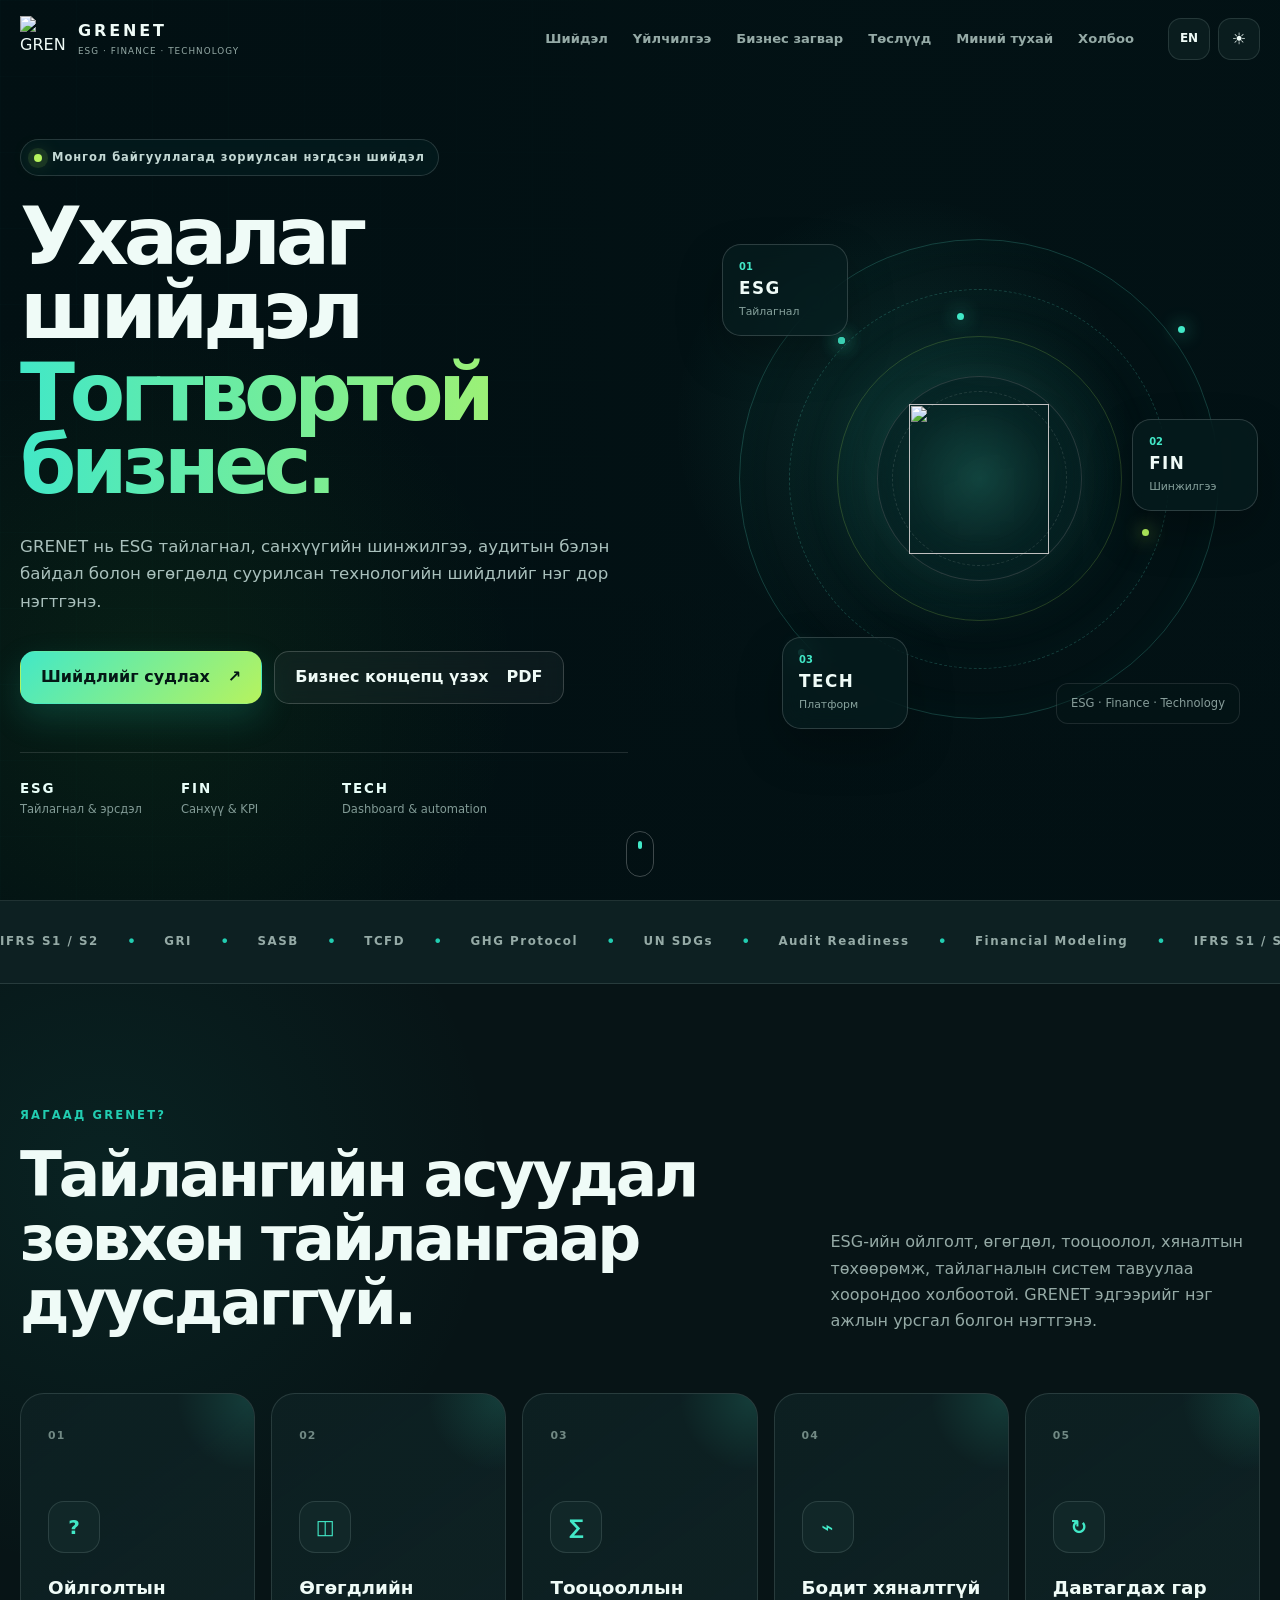
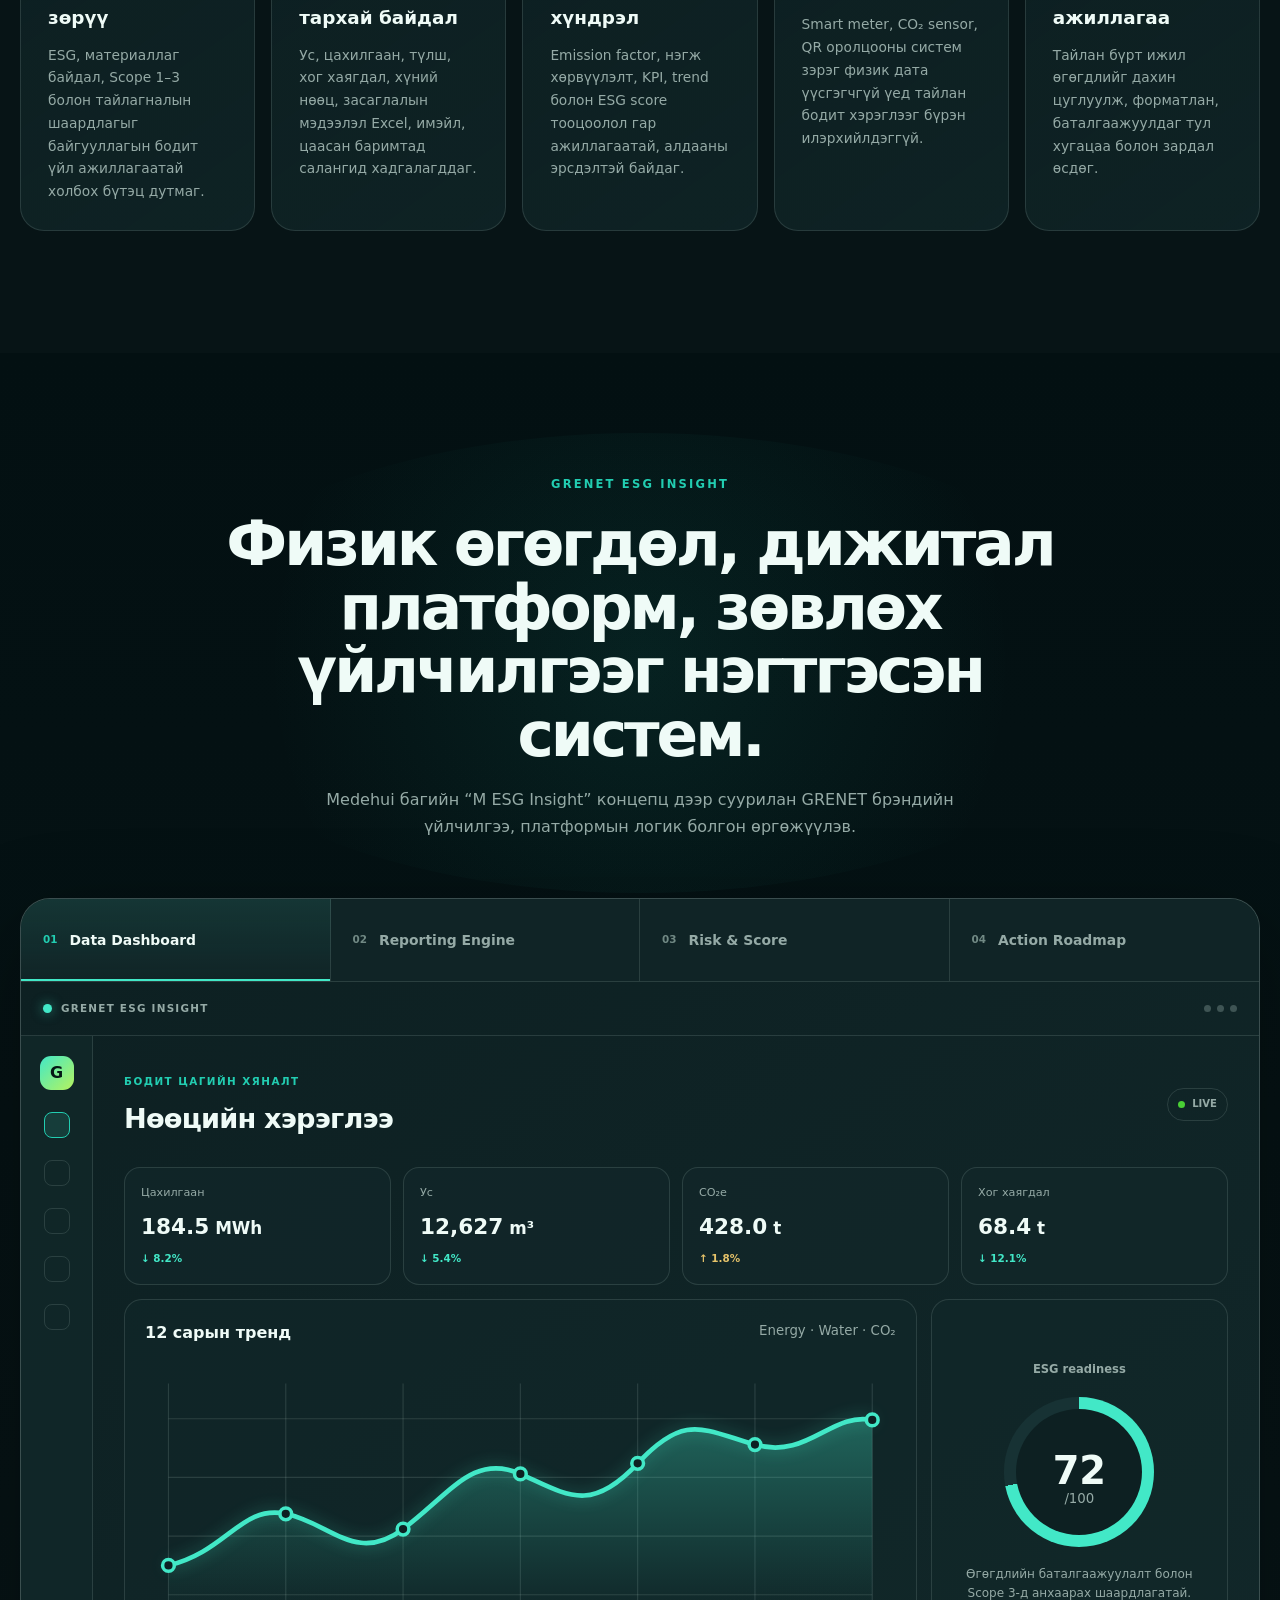
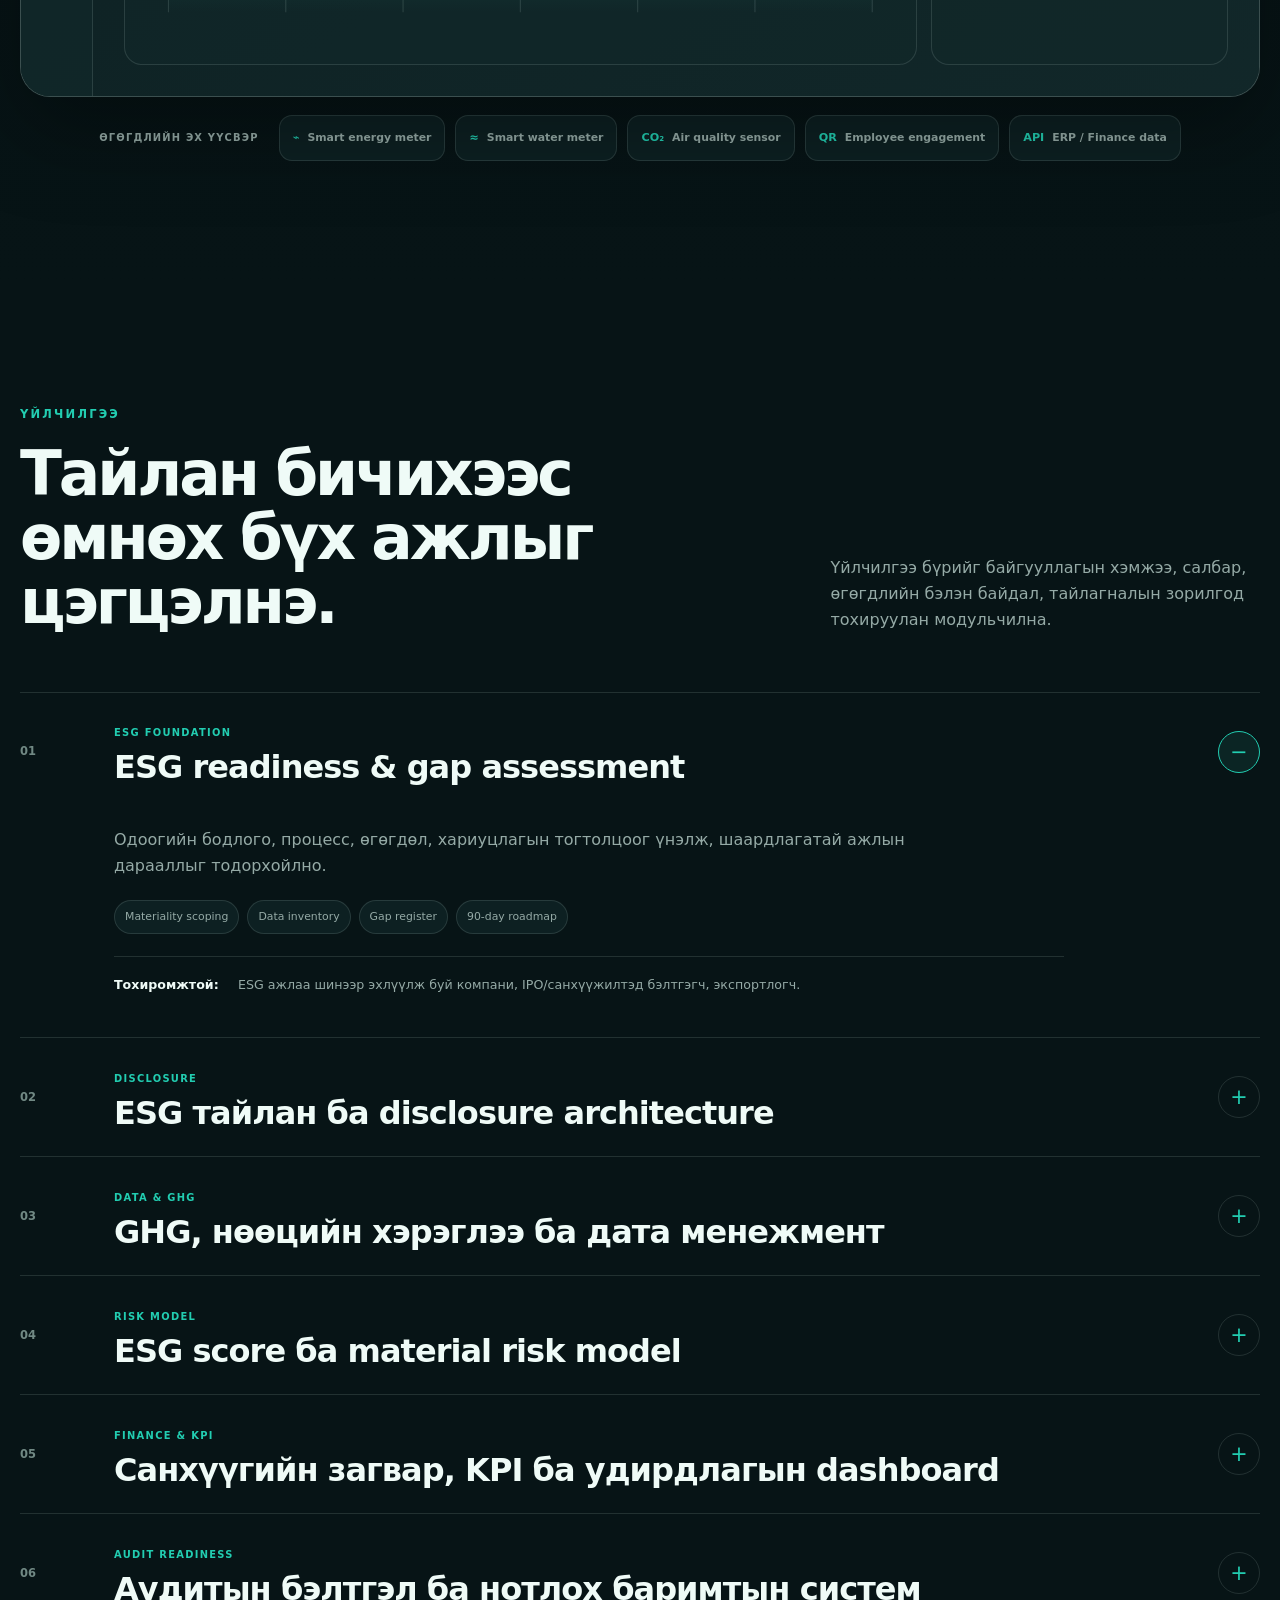
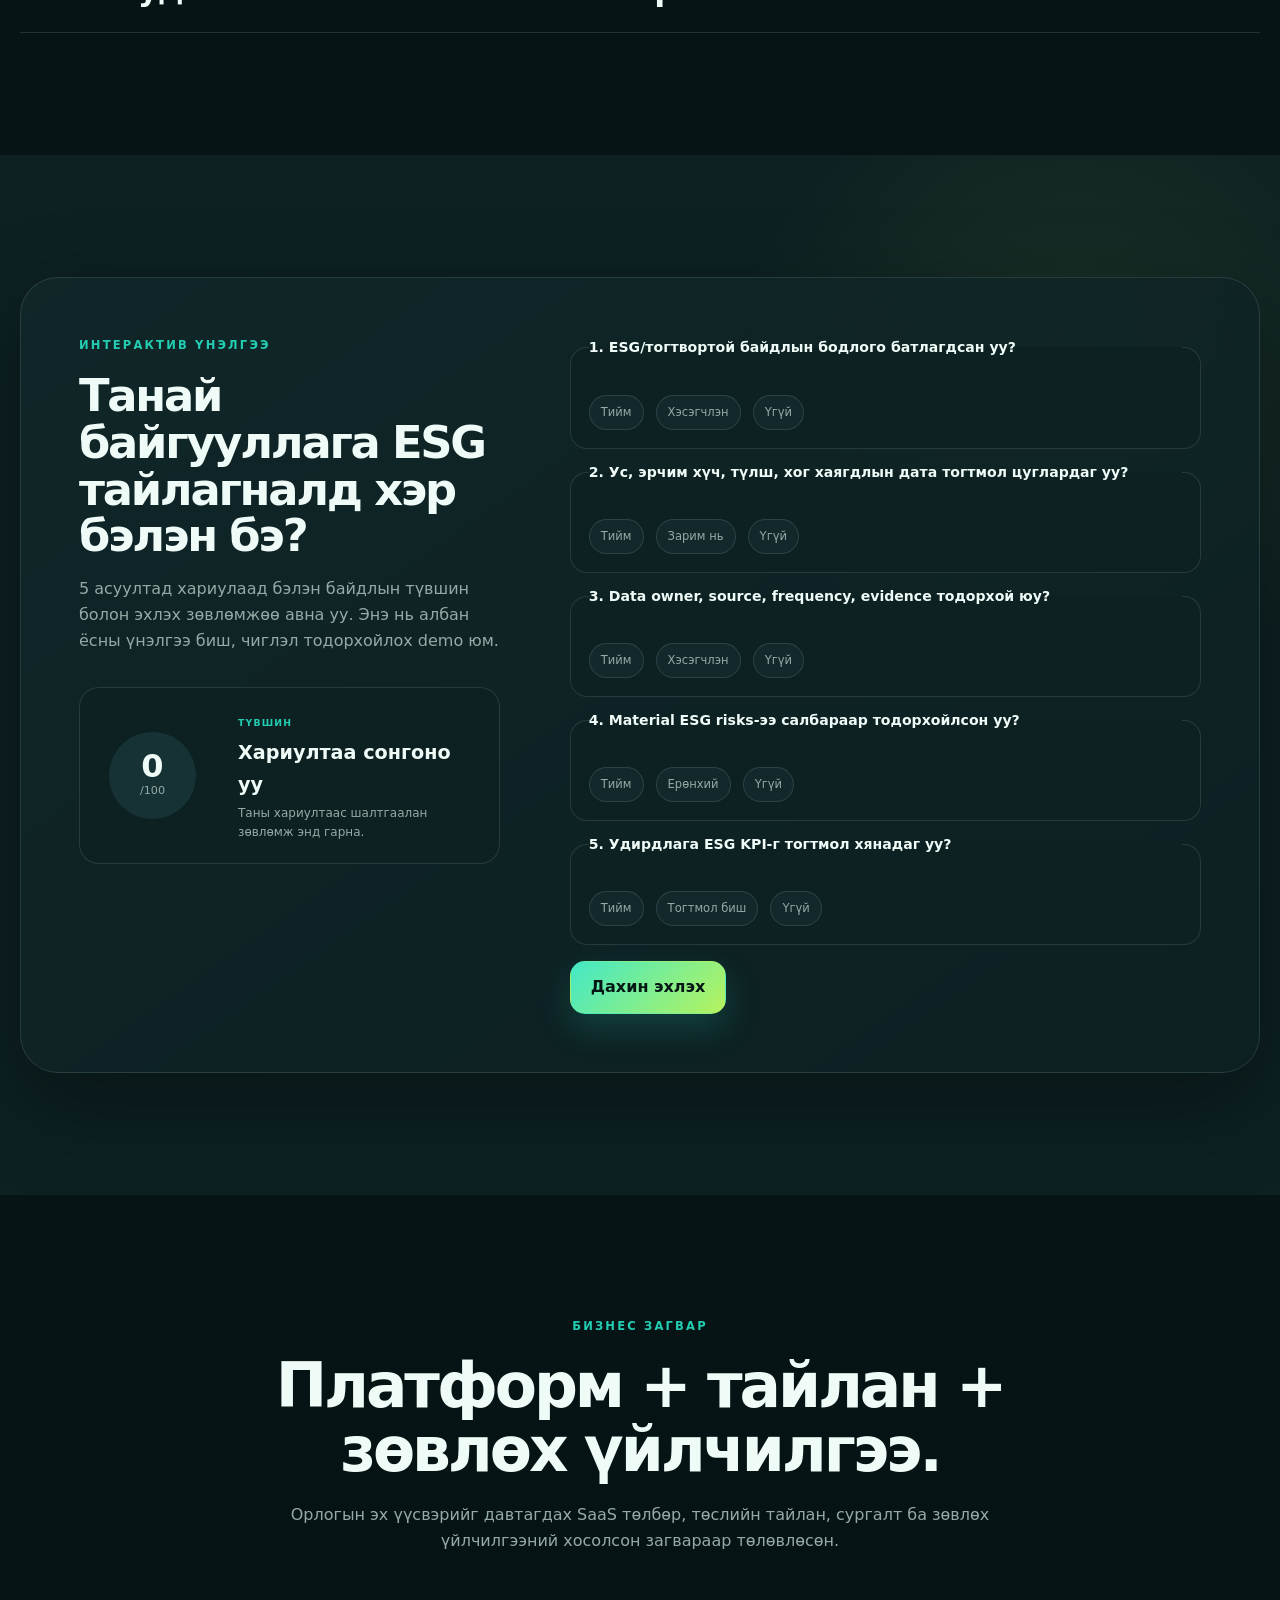
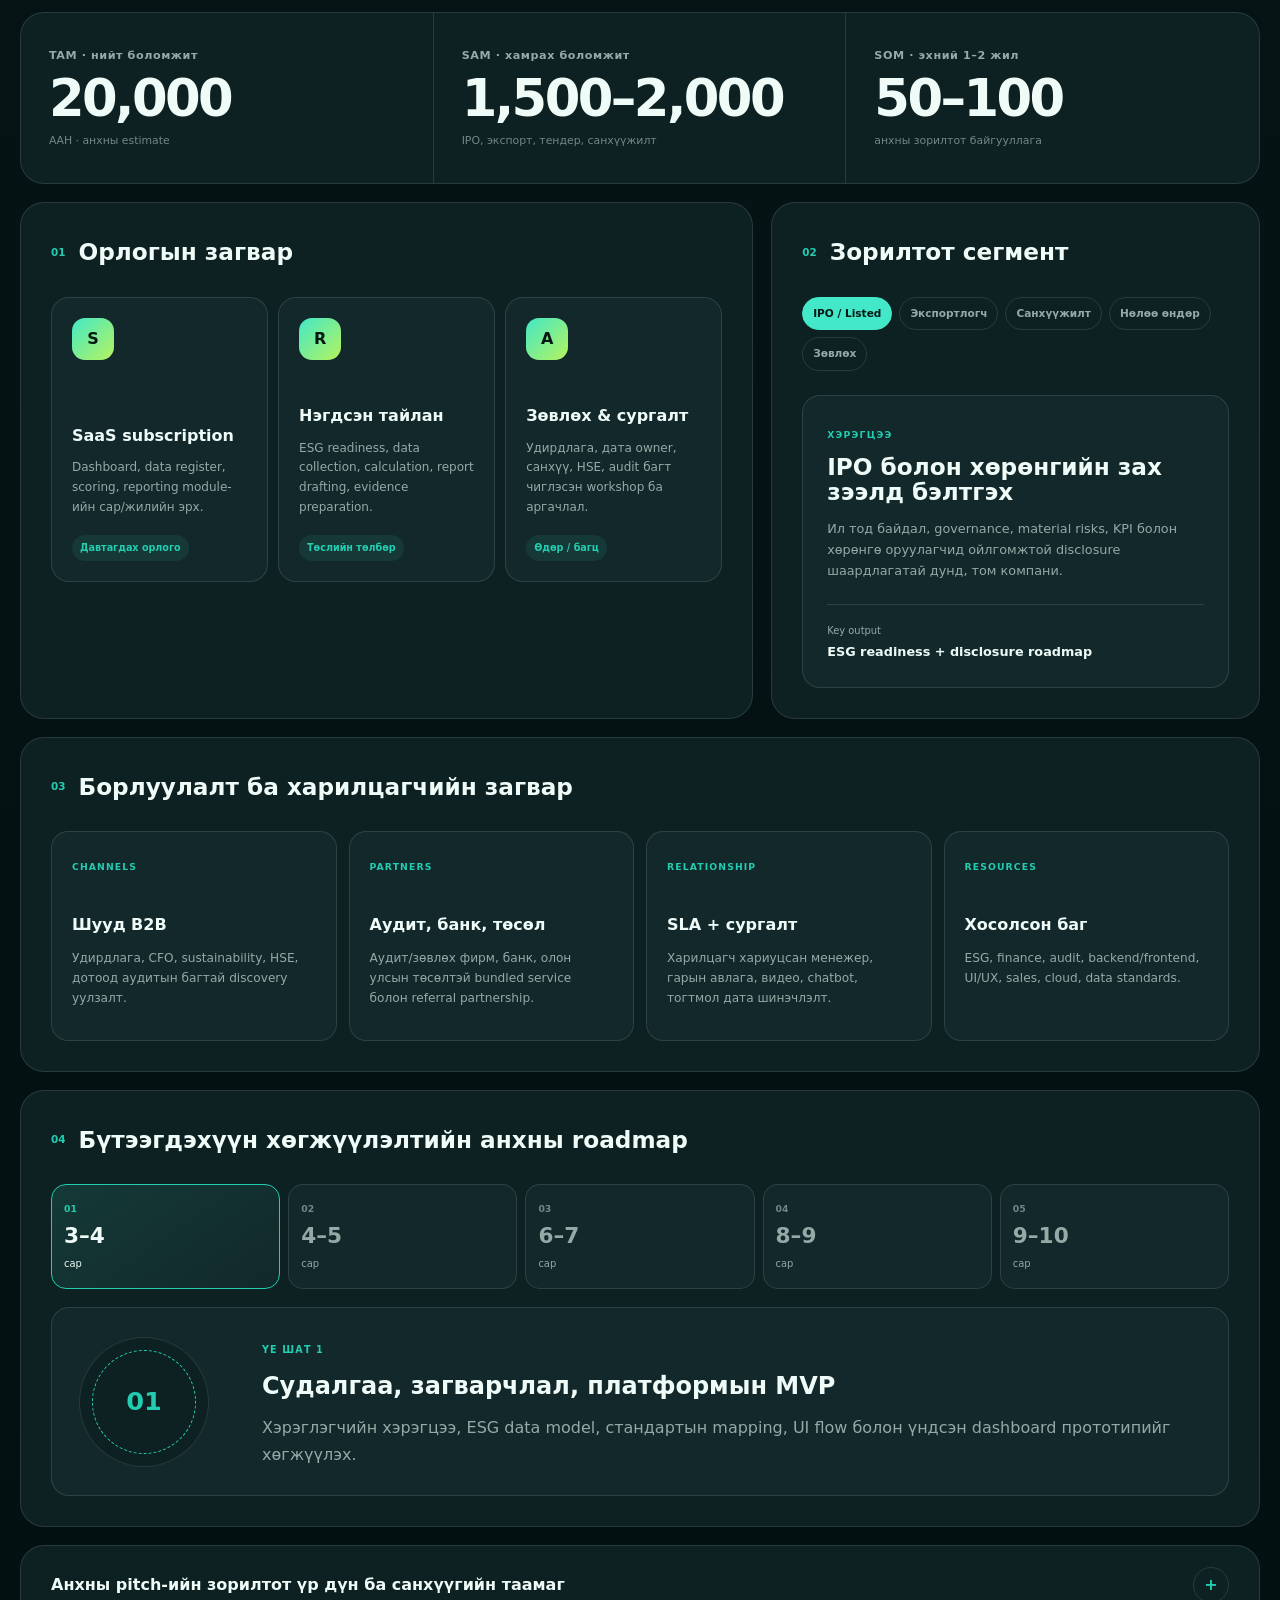
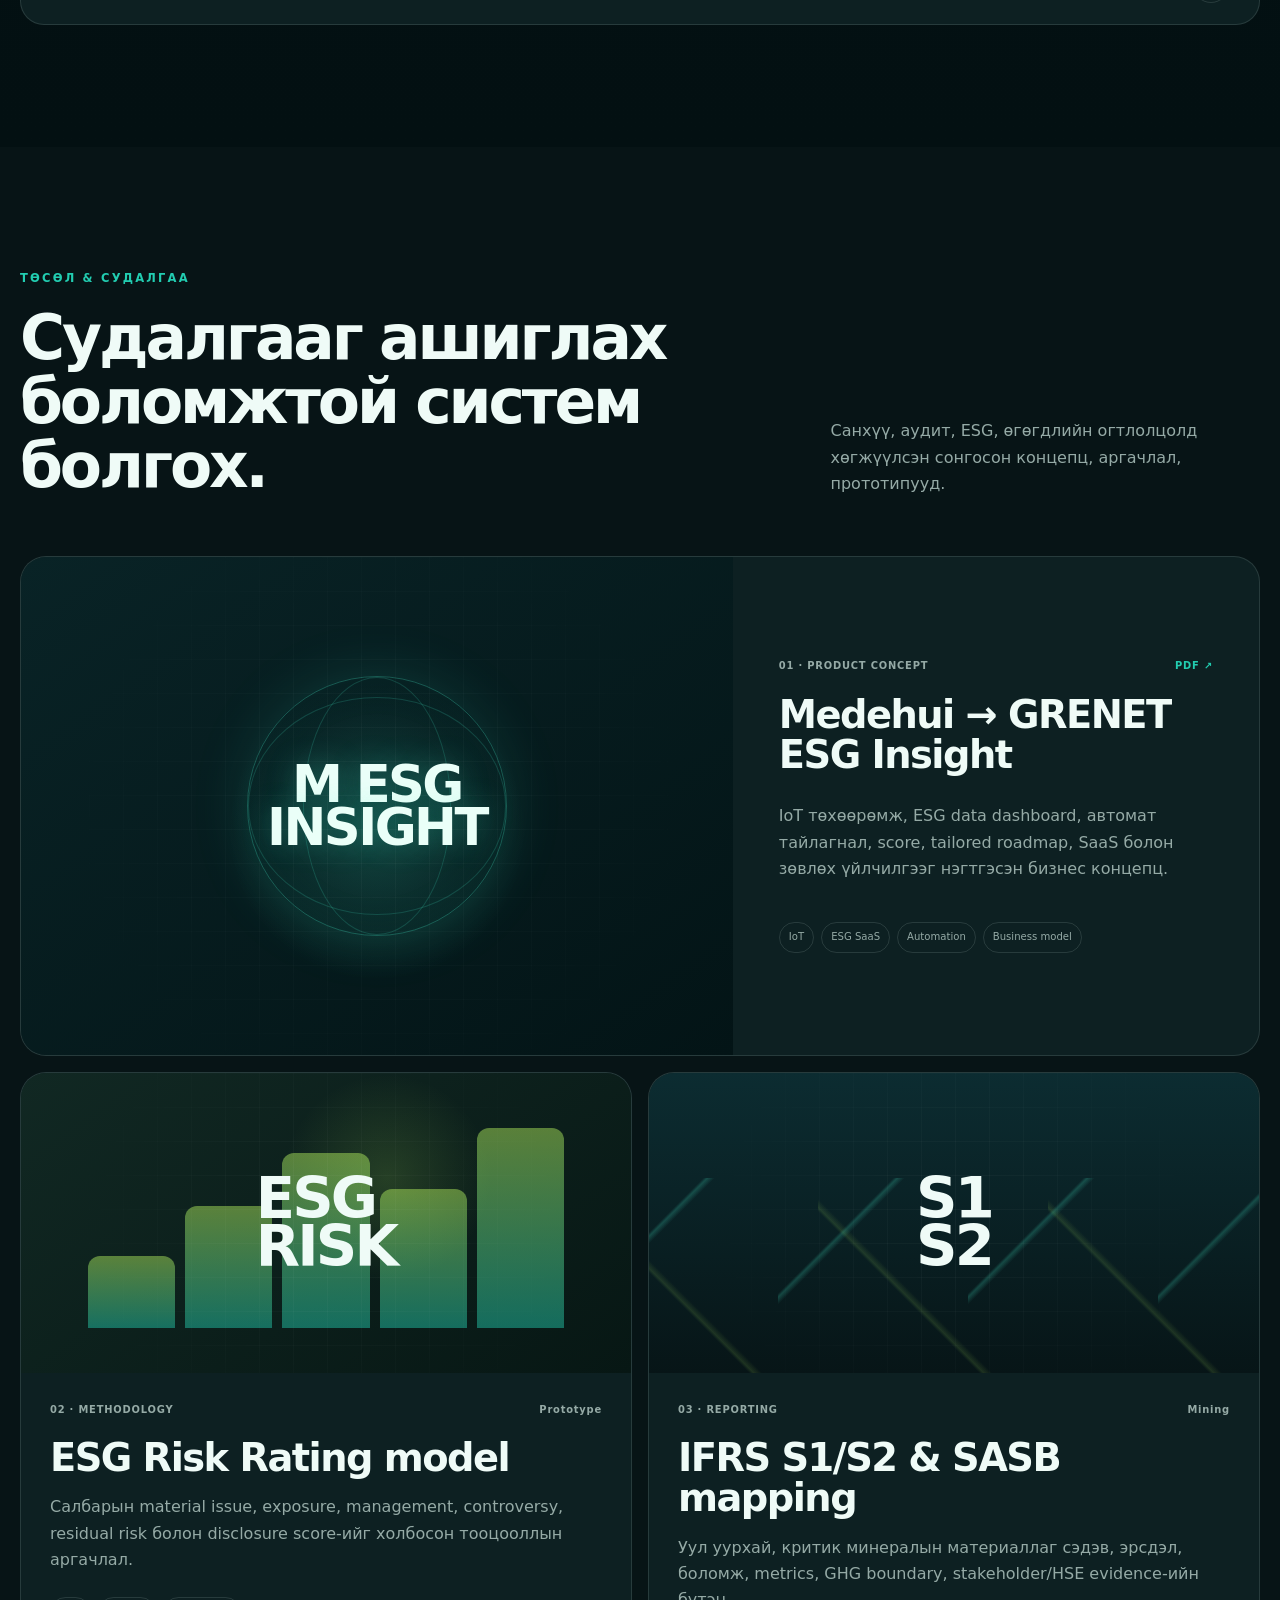
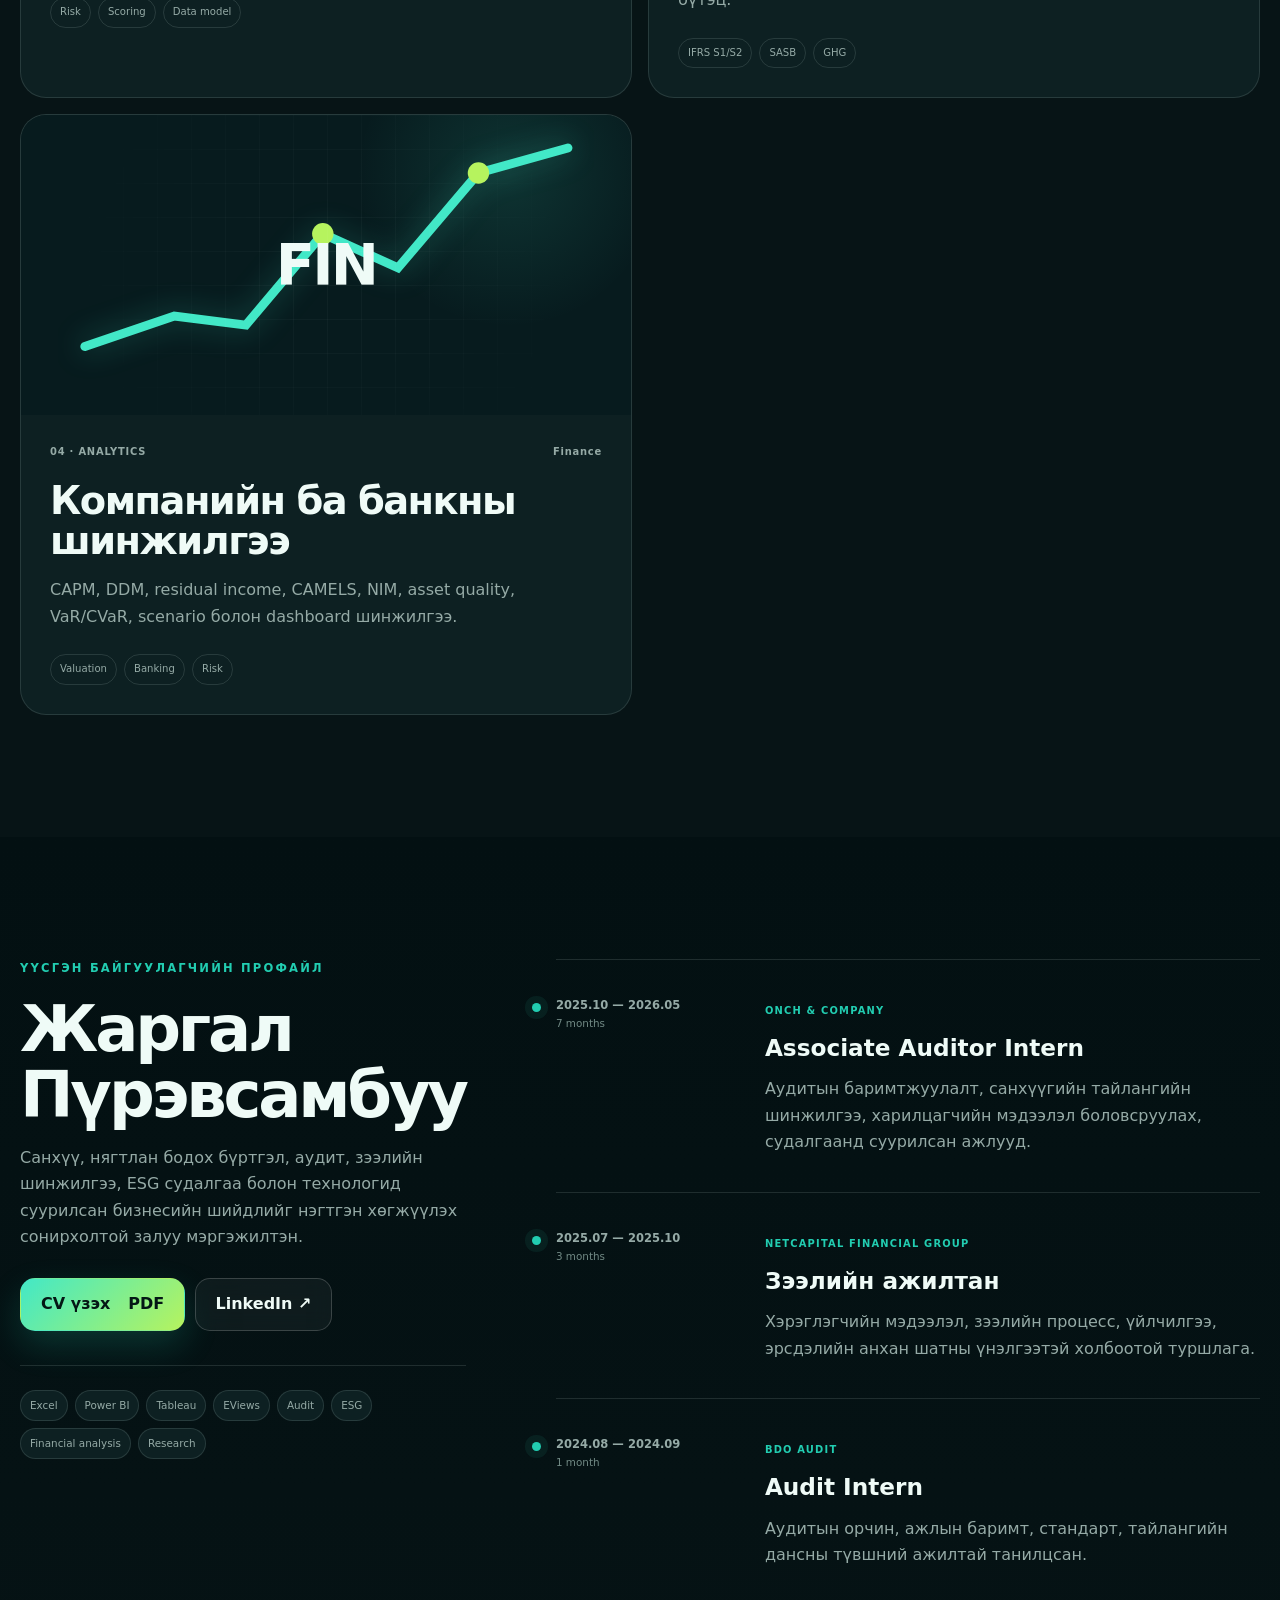
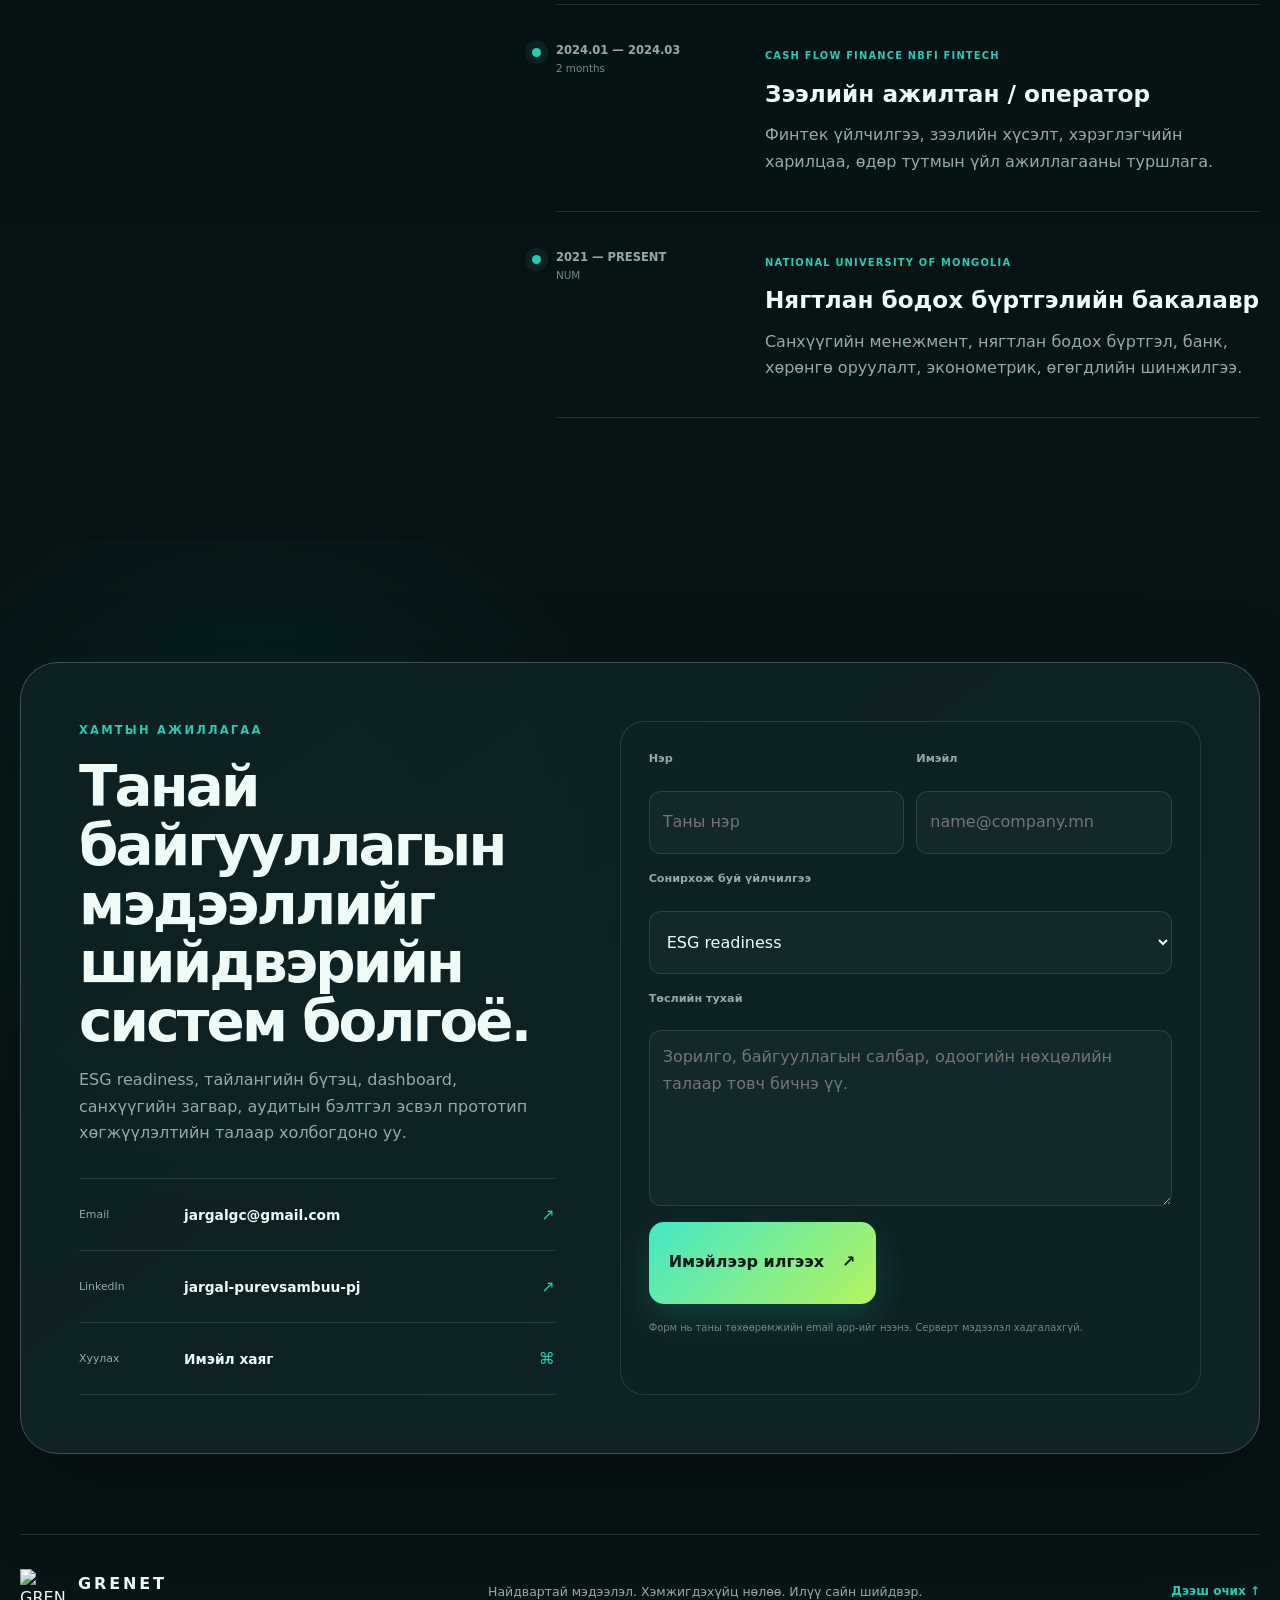
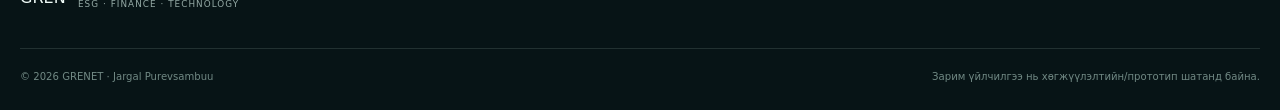
==== commit cde3c996: "Update index.html" ====
--- a/index.html
+++ b/index.html
@@ -83,8 +83,8 @@
             <span data-mn="Монгол байгууллагад зориулсан нэгдсэн шийдэл" data-en="An integrated solution for Mongolian organizations">Монгол байгууллагад зориулсан нэгдсэн шийдэл</span>
           </div>
           <h1 id="heroTitle">
-            <span data-mn="Өгөгдлөөс тайлан." data-en="From data to disclosure.">Өгөгдлөөс тайлан.</span>
-            <em data-mn="Тайлангаас шийдвэр." data-en="From disclosure to decisions.">Тайлангаас шийдвэр.</em>
+            <span data-mn="Ухаалаг шийдэл" data-en="Smart solutions for">Ухаалаг шийдэл</span>
+            <em data-mn="Тогтвортой бизнес." data-en="Sustainable business.">Тогтвортой бизнес.</em>
           </h1>
           <p class="hero-lead" data-mn="GRENET нь ESG тайлагнал, санхүүгийн шинжилгээ, аудитын бэлэн байдал болон өгөгдөлд суурилсан технологийн шийдлийг нэг дор нэгтгэнэ." data-en="GRENET brings ESG reporting, financial analysis, audit readiness, and data-driven technology into one connected solution.">
             GRENET нь ESG тайлагнал, санхүүгийн шинжилгээ, аудитын бэлэн байдал болон өгөгдөлд суурилсан технологийн шийдлийг нэг дор нэгтгэнэ.
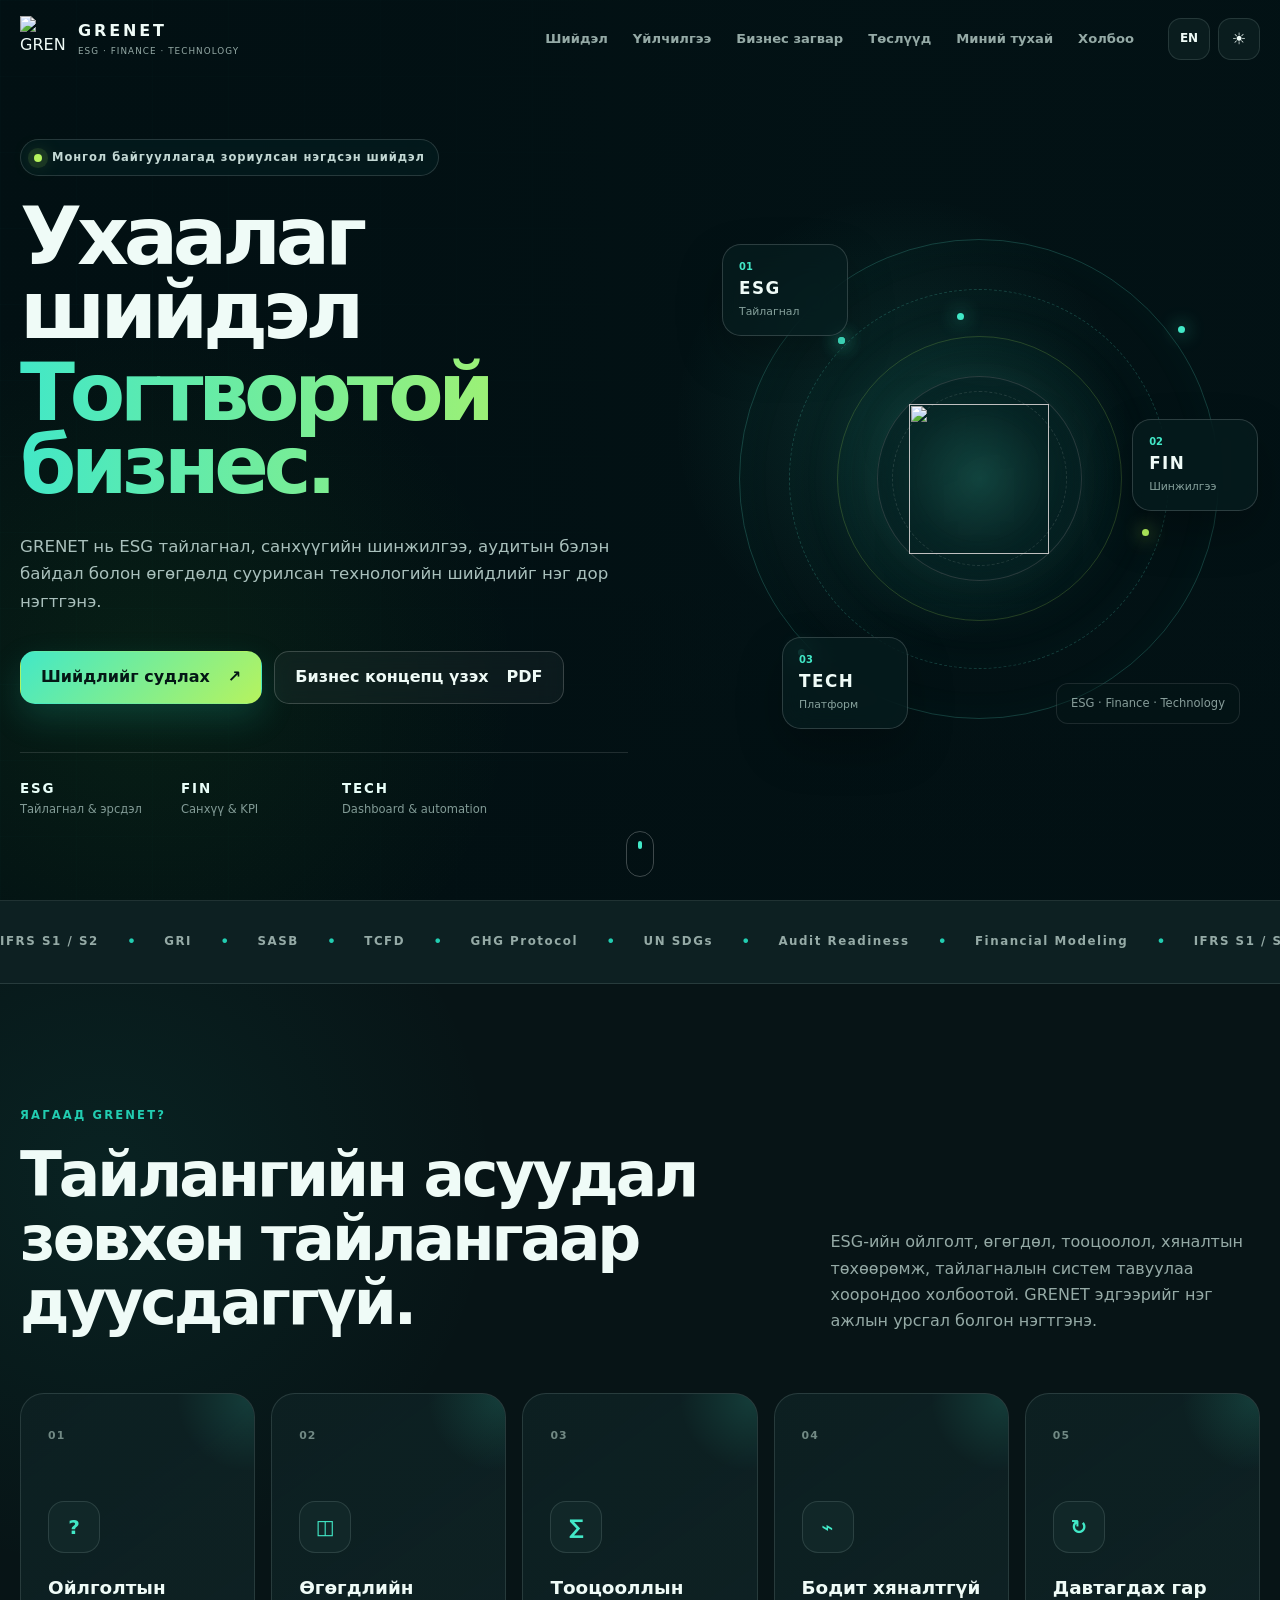
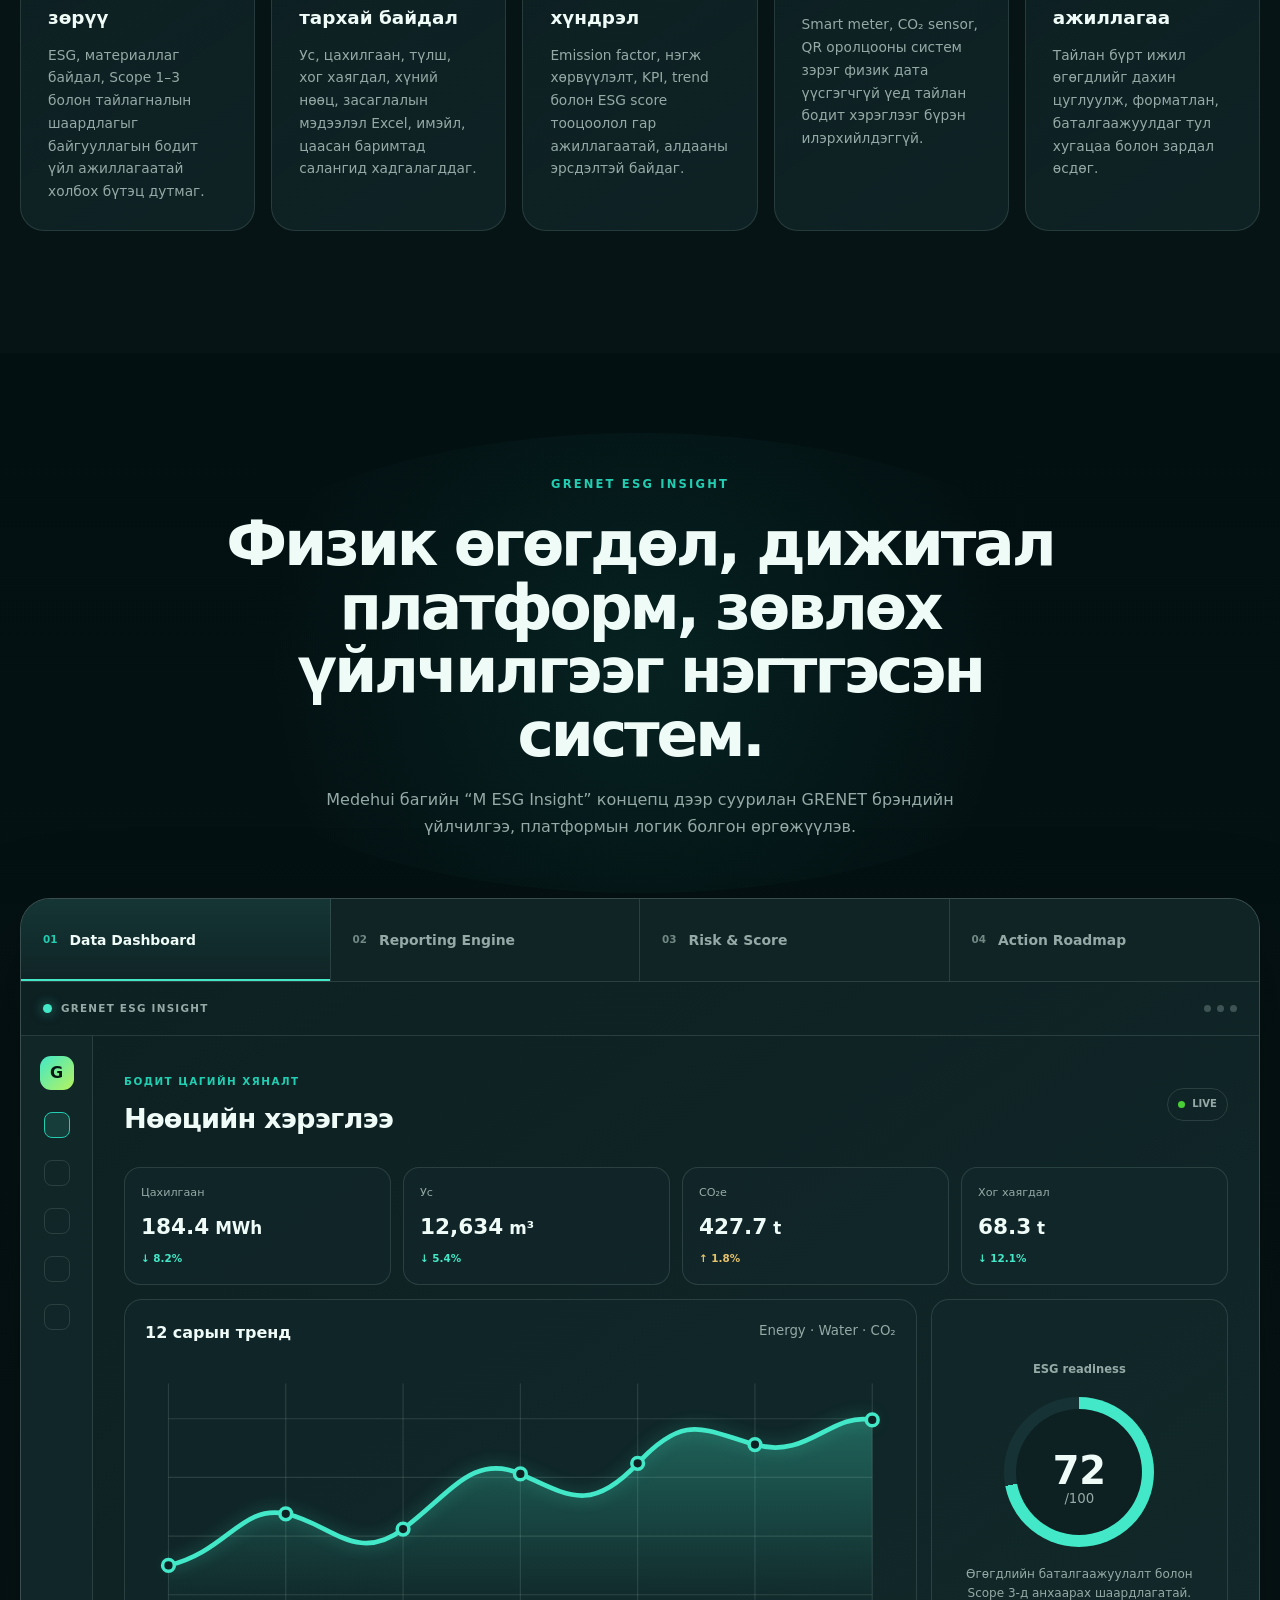
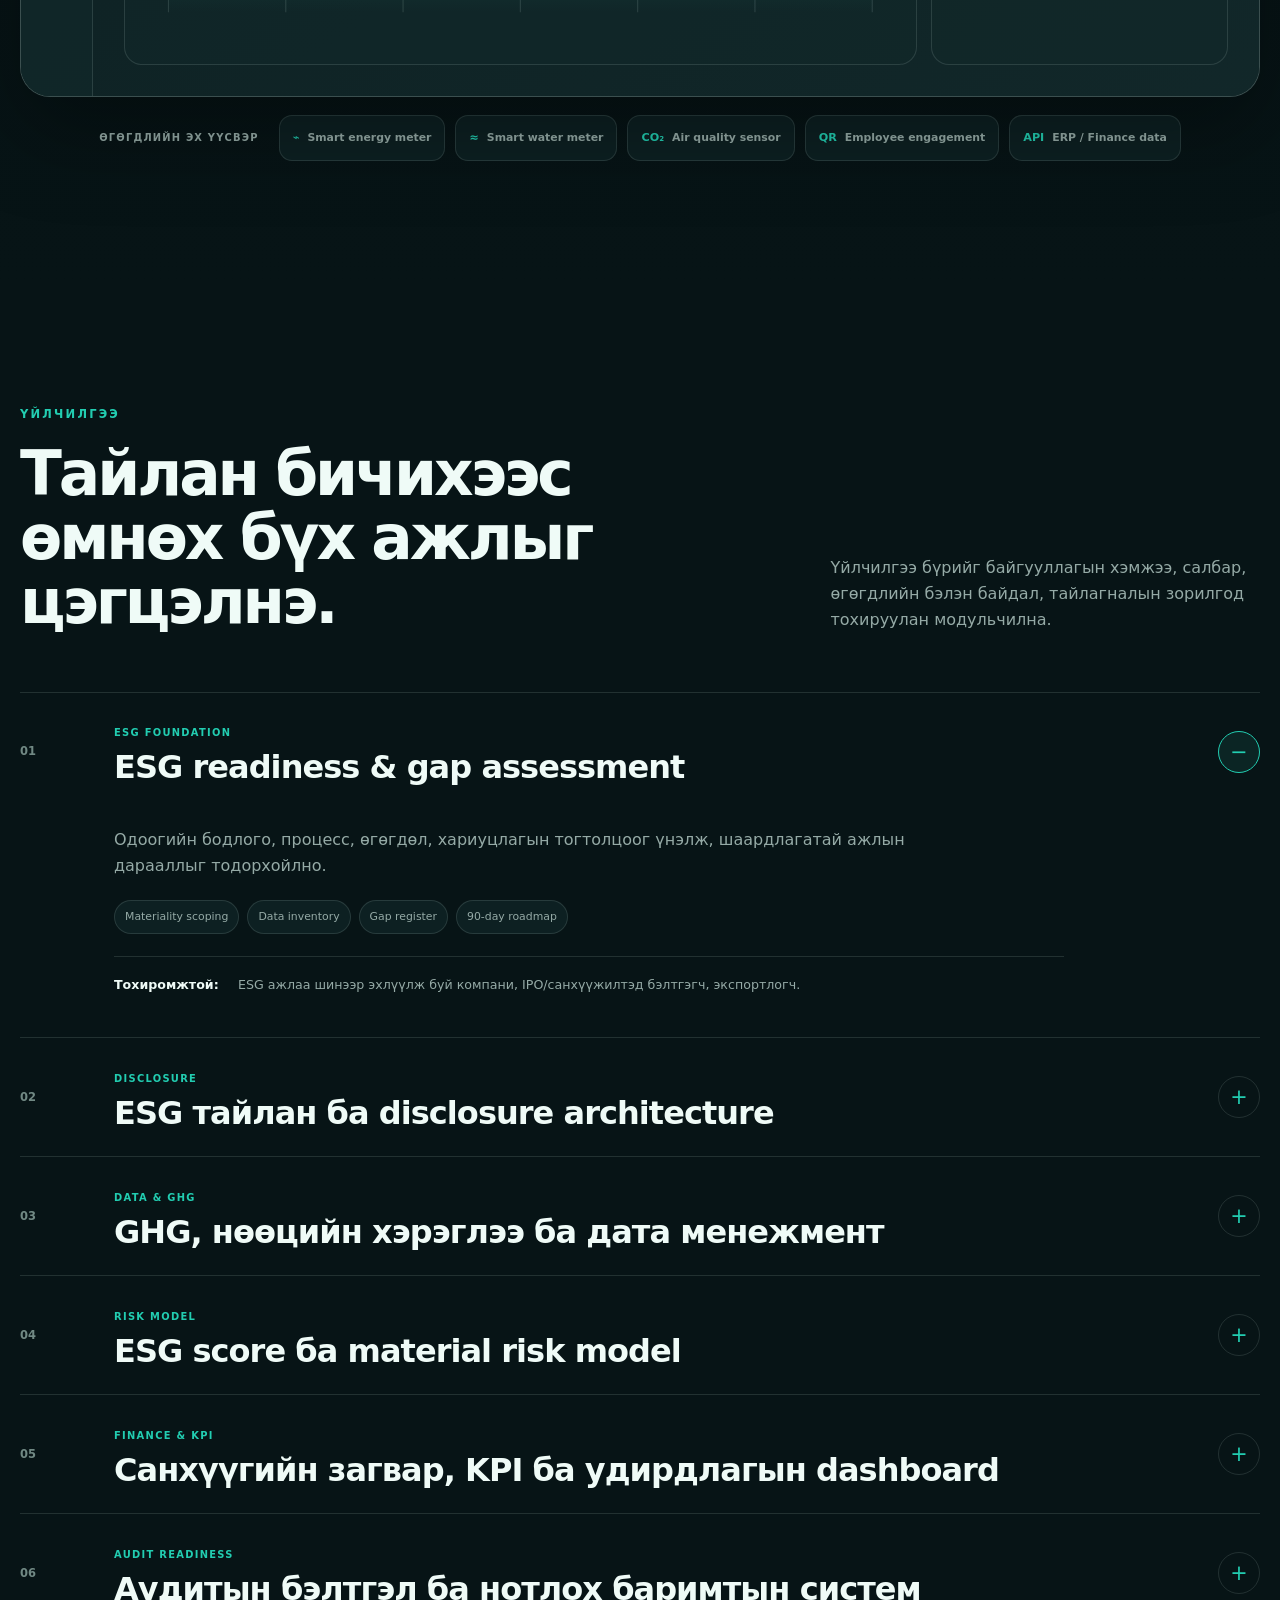
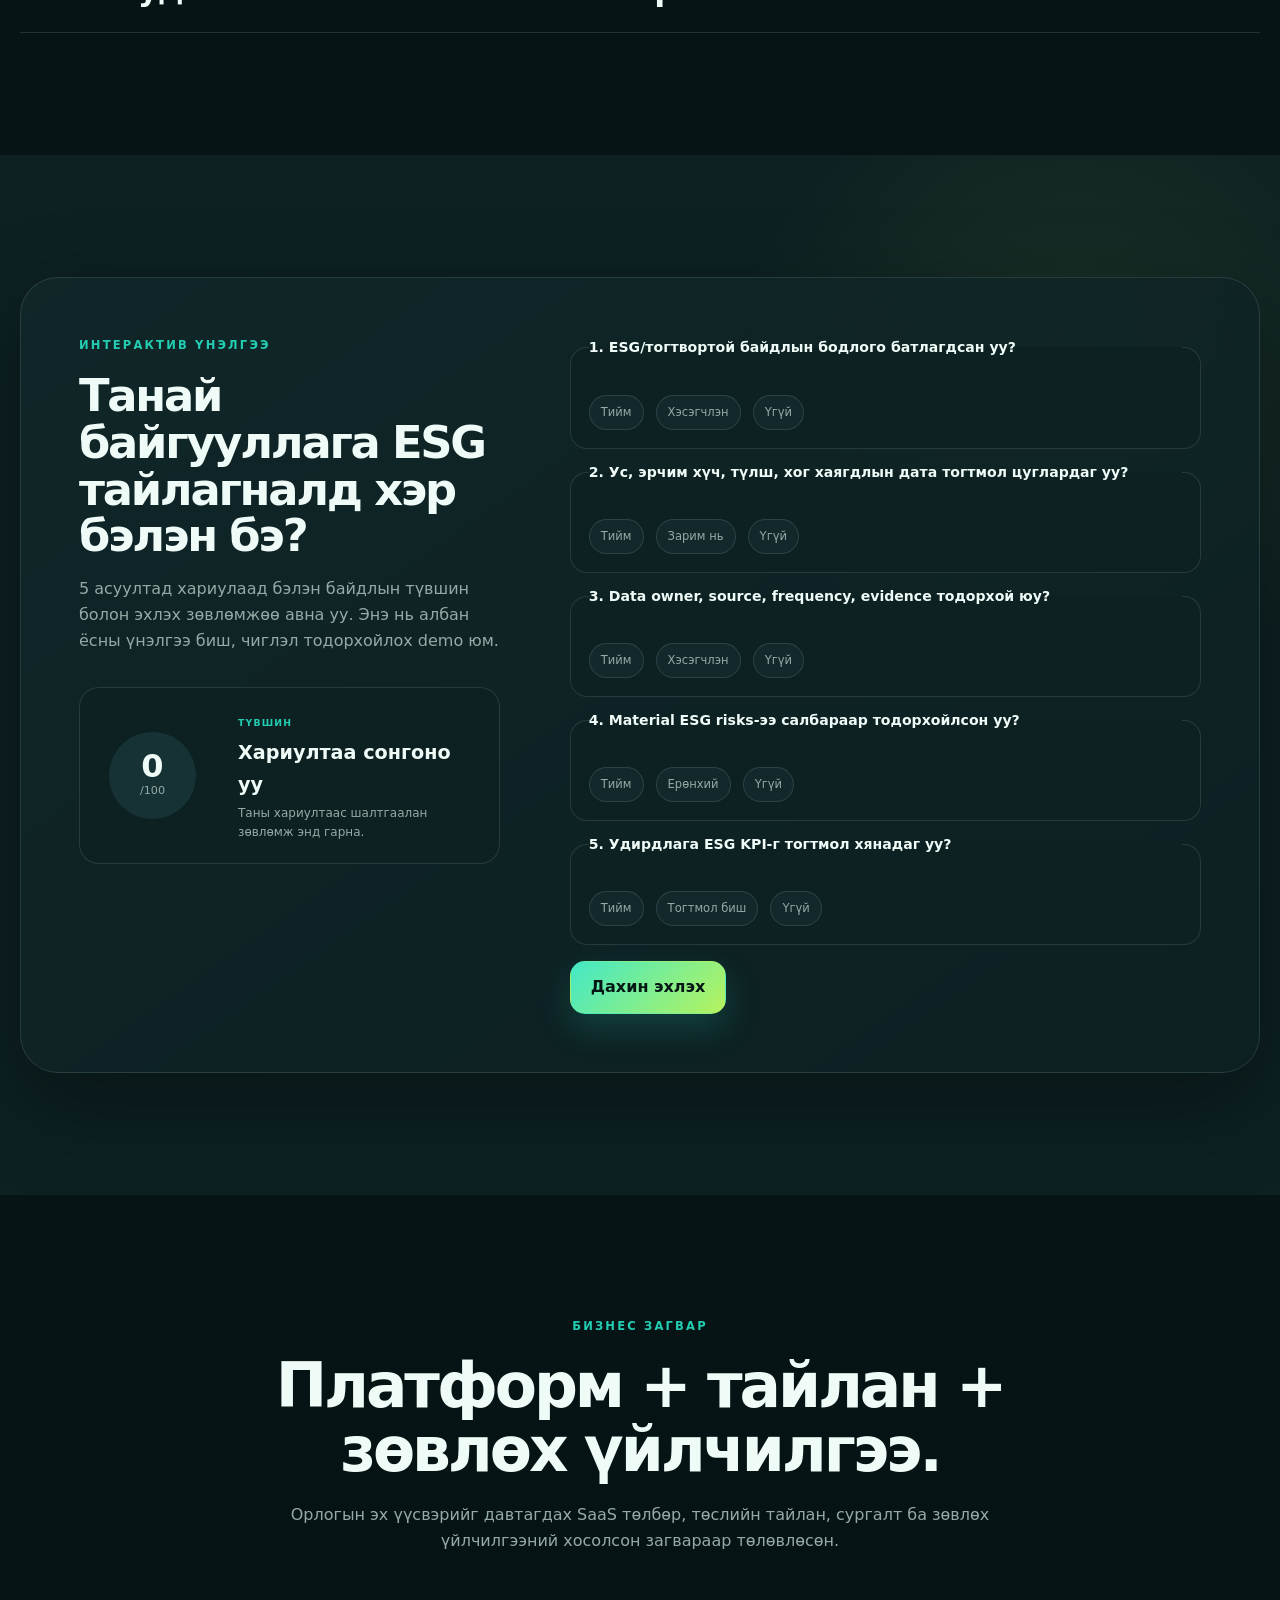
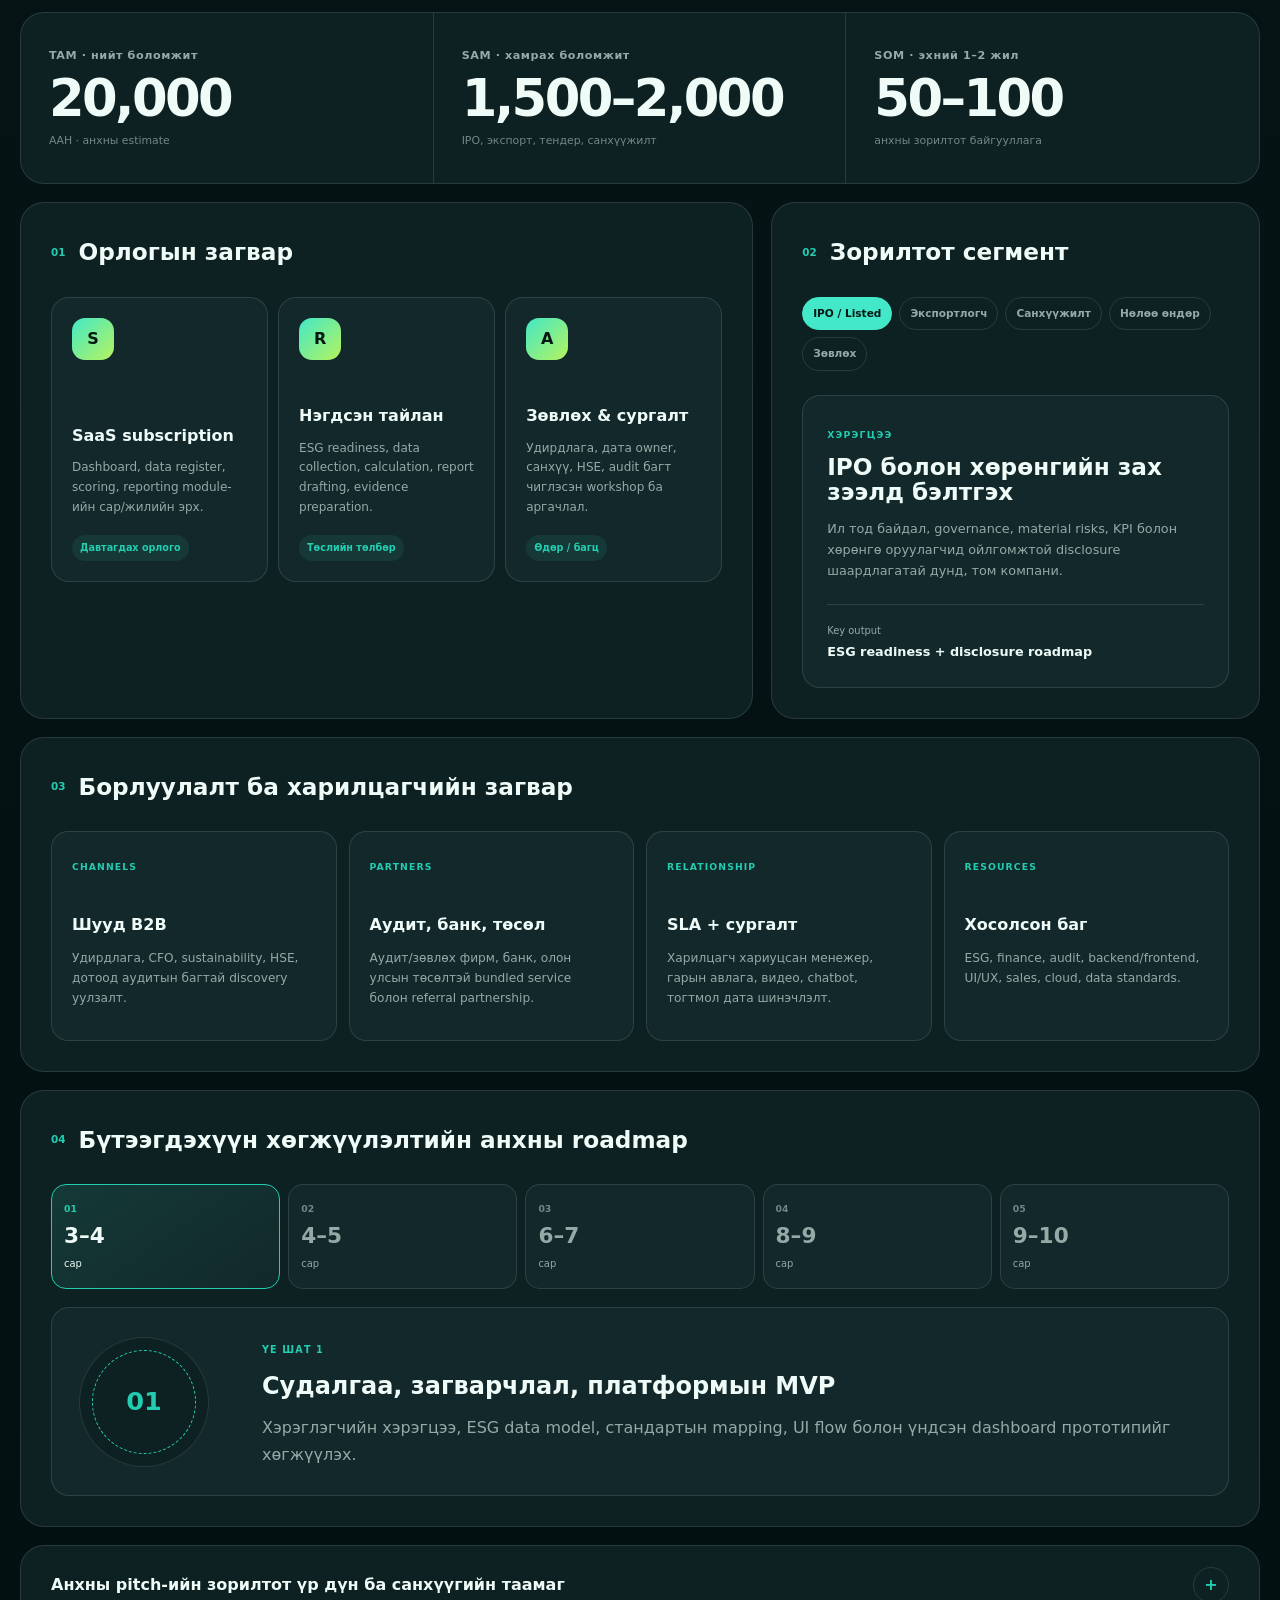
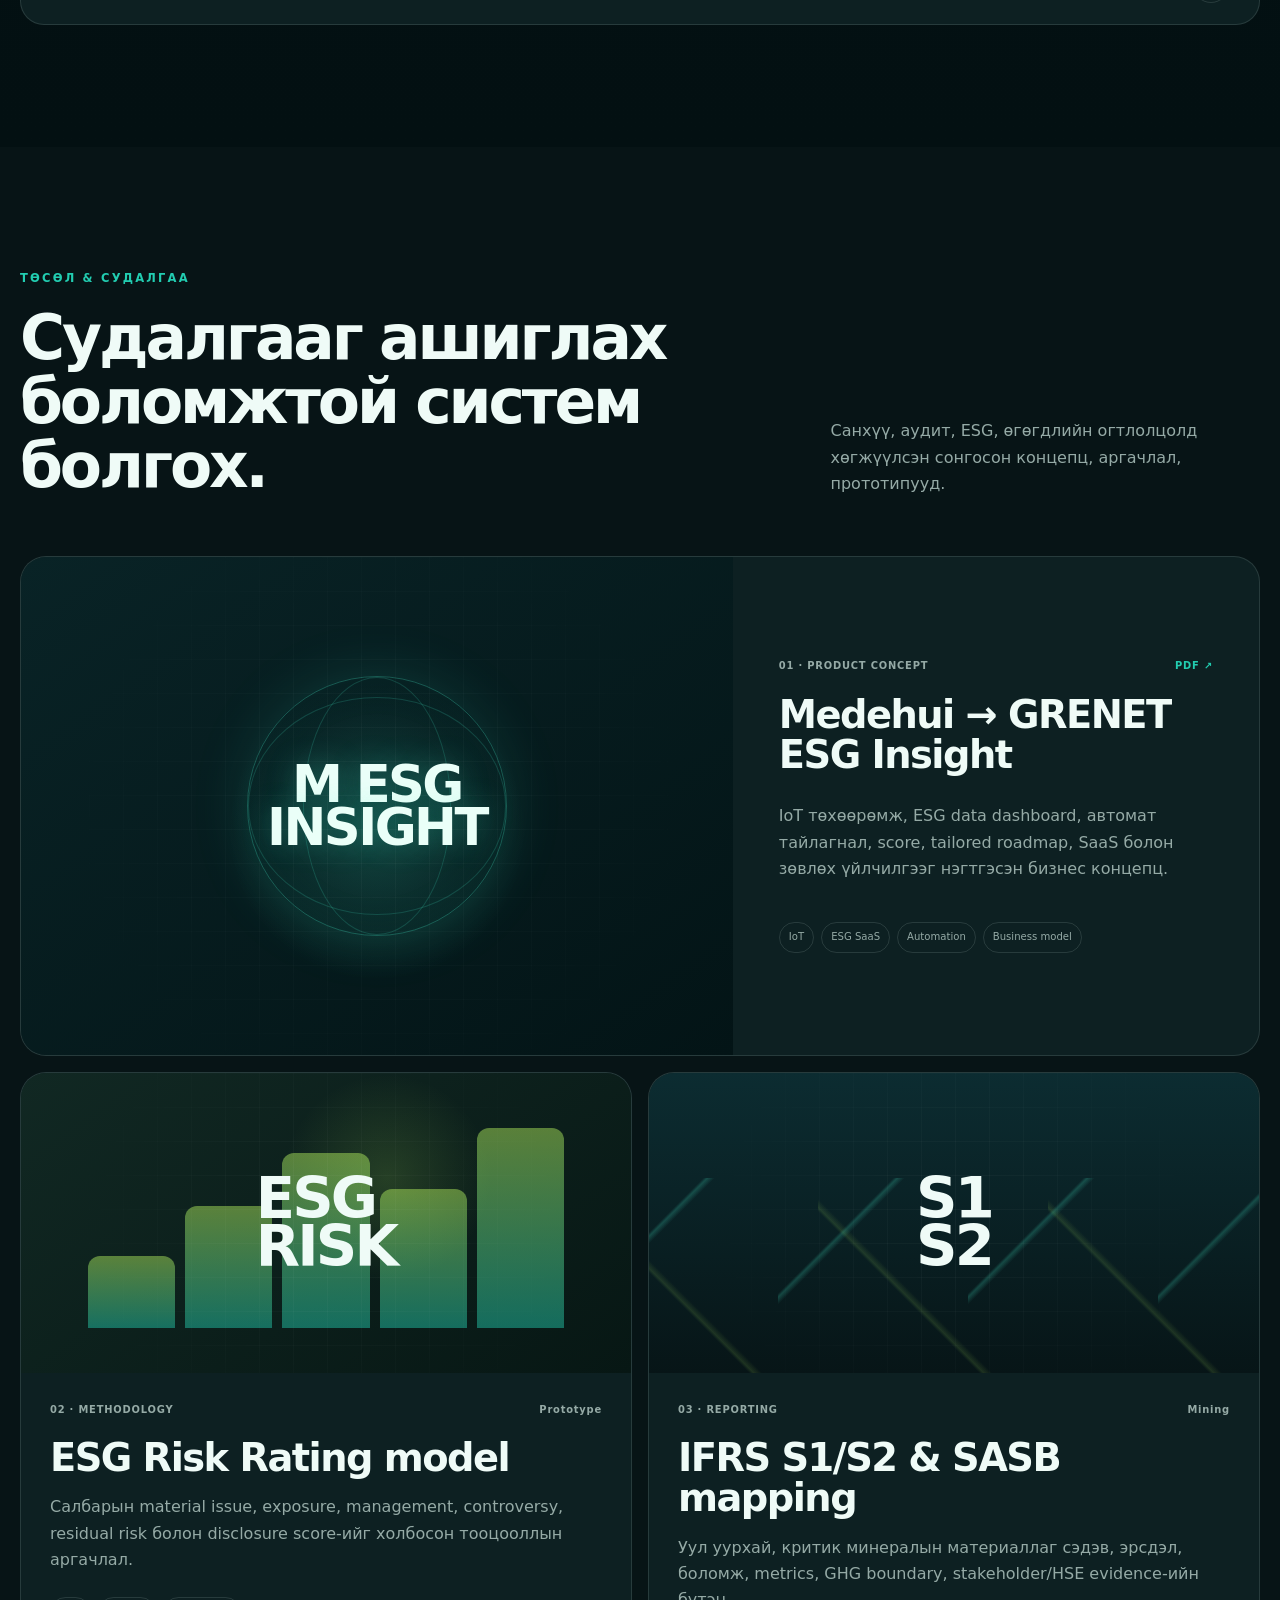
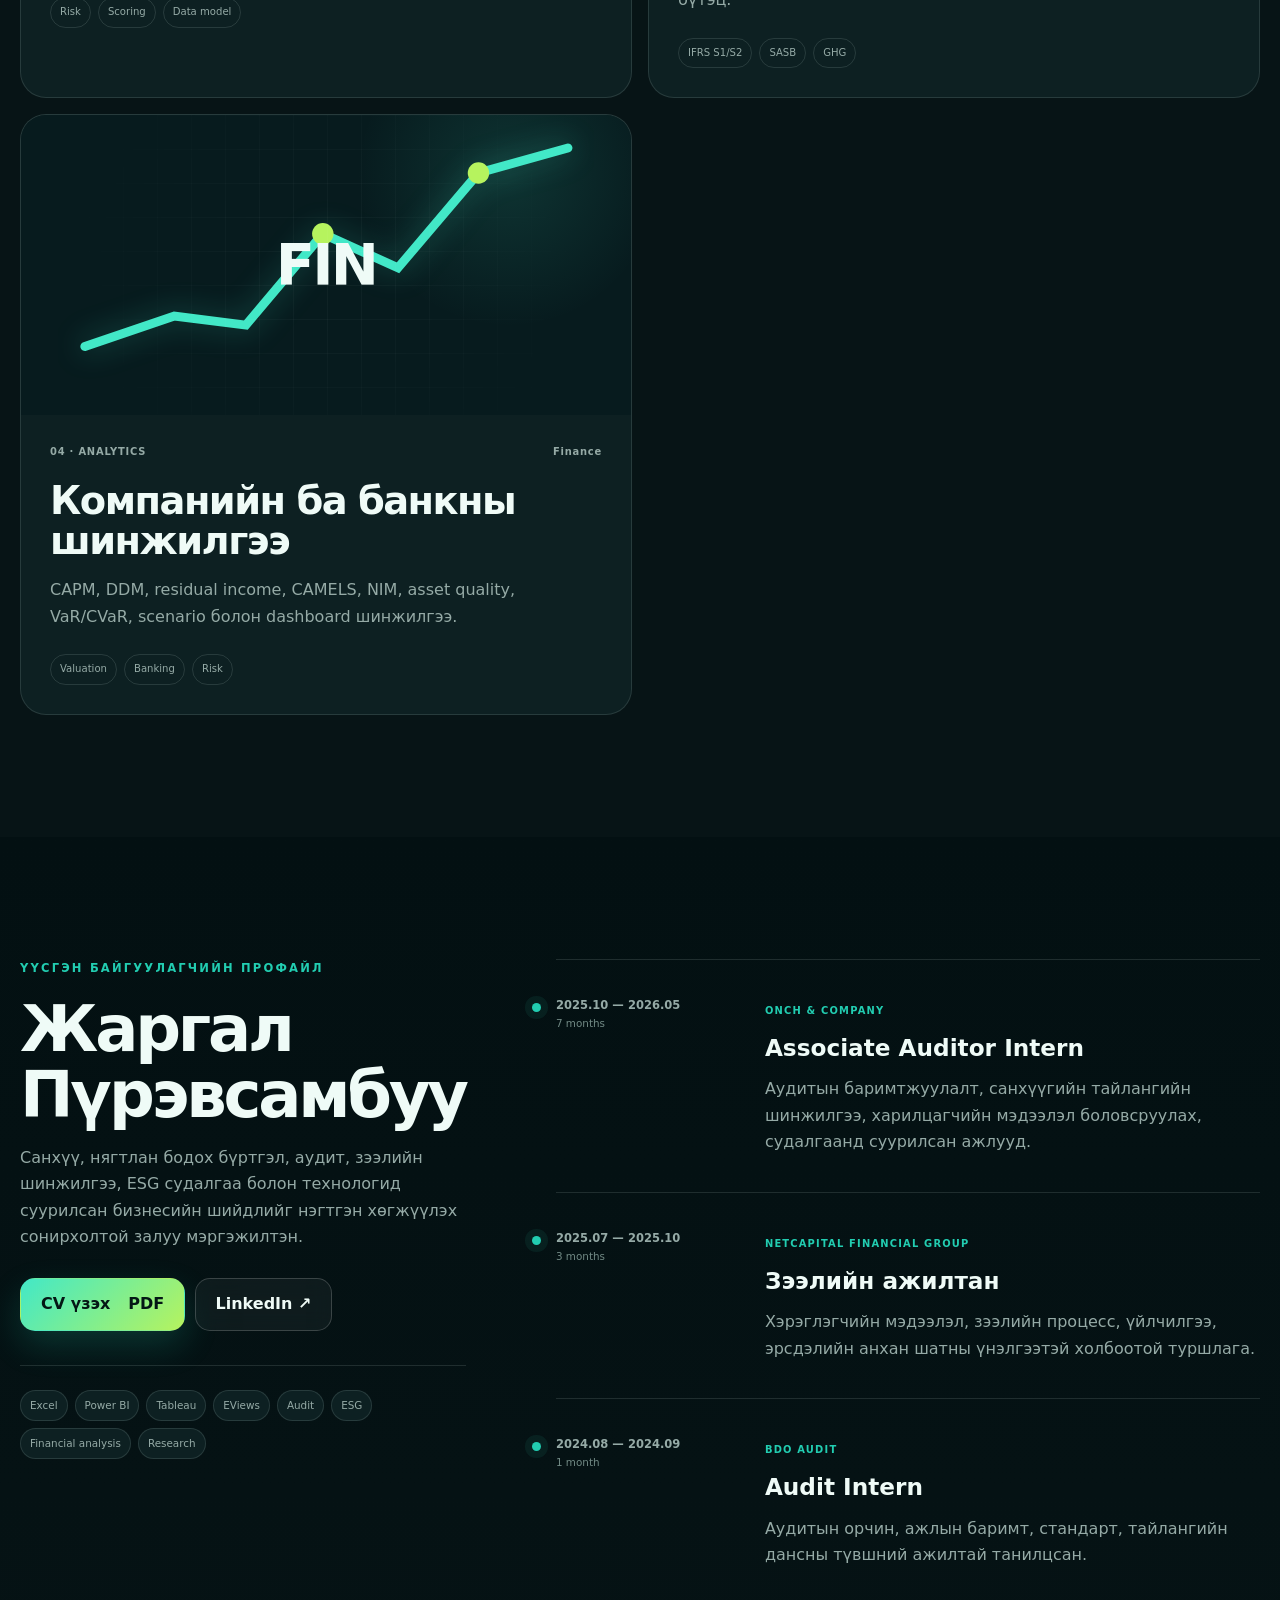
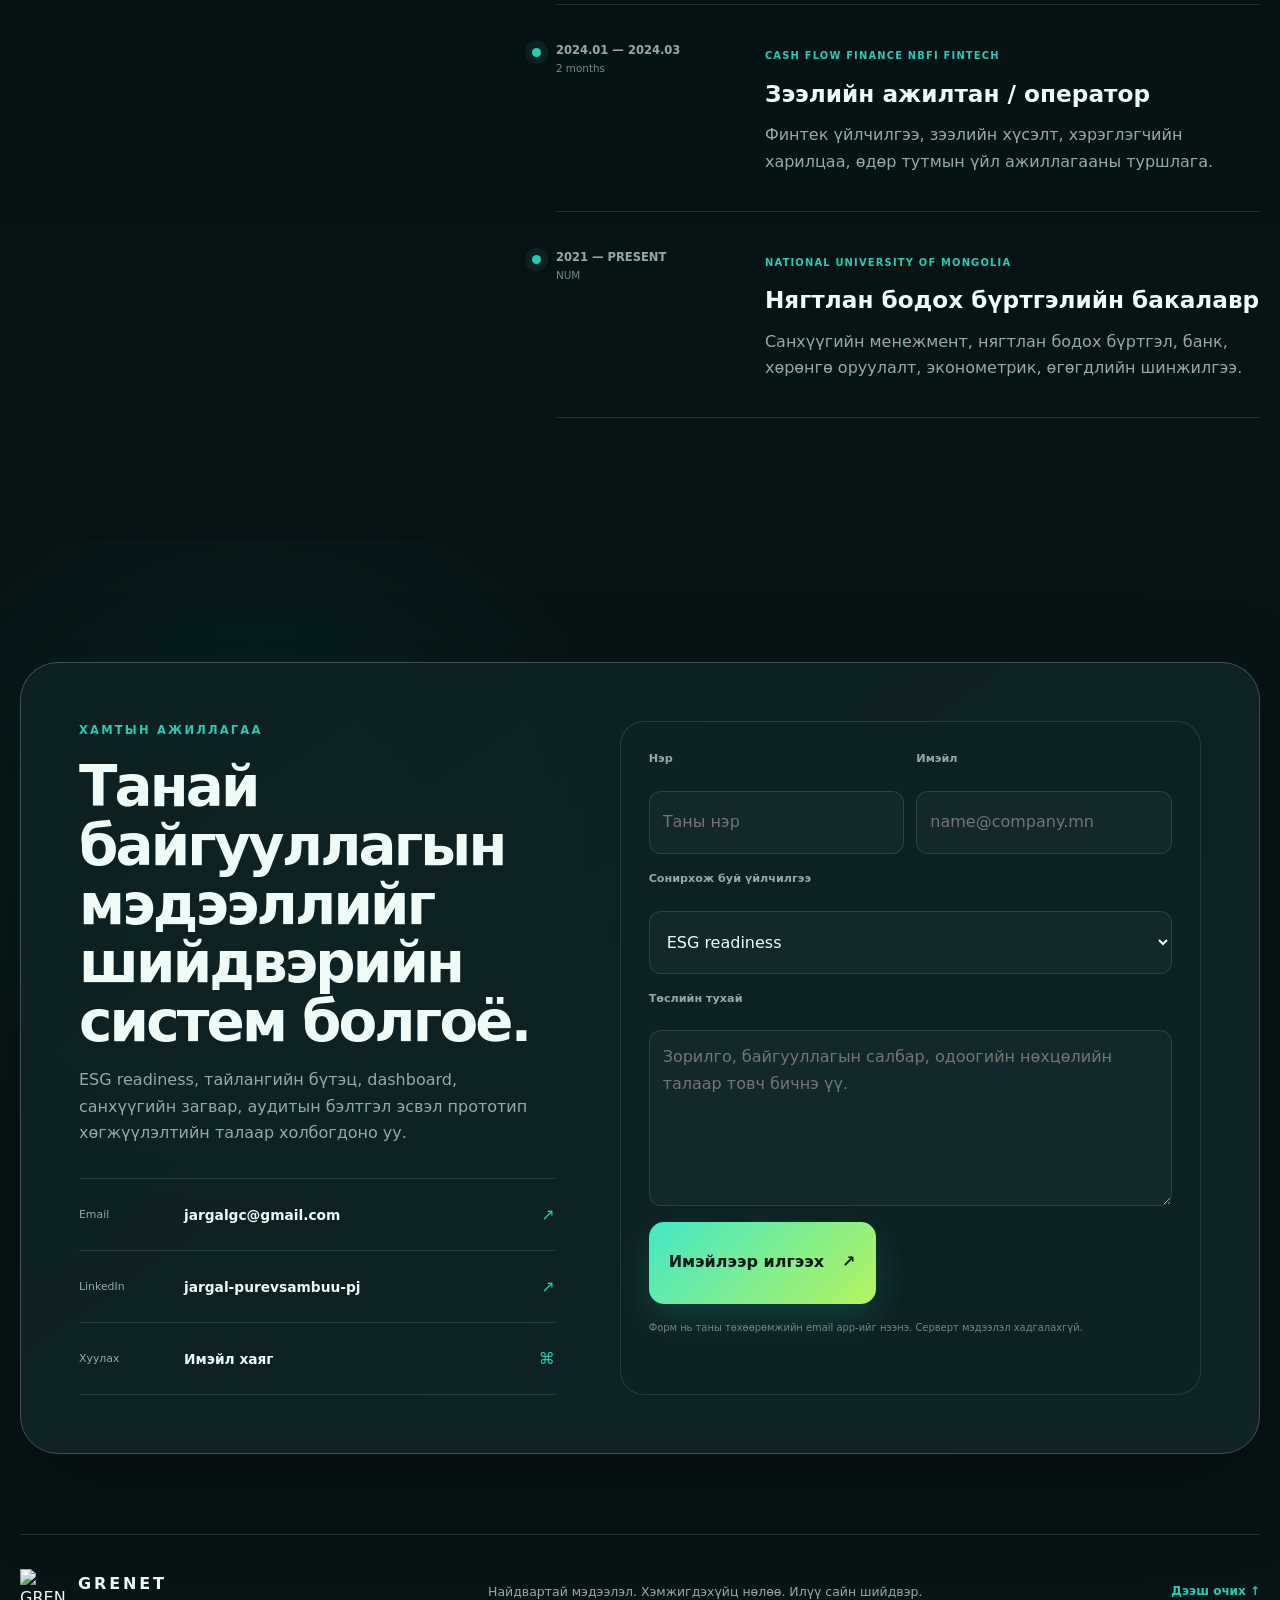
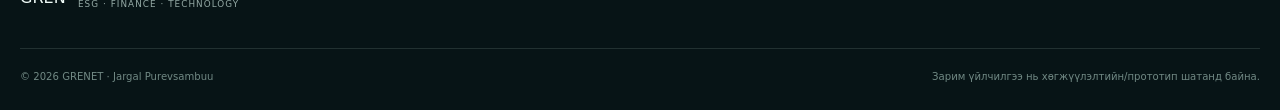
==== commit dfd8f5b5: "Update index.html" ====
--- a/index.html
+++ b/index.html
@@ -550,9 +550,9 @@
               <div><span>IRR · 3Y</span><strong>74.5%</strong><small data-mn="анхны model" data-en="initial model">анхны model</small></div>
             </div>
             <div class="impact-targets">
-              <article><strong>20–30%</strong><span data-mn="тайлагналын зардлын зорилтот бууралт" data-en="target reporting cost reduction">тайлагналын зардлын зорилтот бууралт</span></article>
-              <article><strong>20–30%</strong><span data-mn="тайлагналын чанарын зорилтот өсөлт" data-en="target reporting quality improvement">тайлагналын чанарын зорилтот өсөлт</span></article>
-              <article><strong>7–14%</strong><span data-mn="ус, эрчим хүчний хэрэглээний зорилтот бууралт" data-en="target water and energy reduction">ус, эрчим хүчний хэрэглээний зорилтот бууралт</span></article>
+              <article><strong>10–20%</strong><span data-mn="тайлагналын зардлын зорилтот бууралт" data-en="target reporting cost reduction">тайлагналын зардлын зорилтот бууралт</span></article>
+              <article><strong>45–55%</strong><span data-mn="тайлагналын чанарын зорилтот өсөлт" data-en="target reporting quality improvement">тайлагналын чанарын зорилтот өсөлт</span></article>
+              <article><strong>3–14%</strong><span data-mn="ус, эрчим хүчний хэрэглээний зорилтот бууралт" data-en="target water and energy reduction">ус, эрчим хүчний хэрэглээний зорилтот бууралт</span></article>
               <article><strong>15+</strong><span data-mn="1 жилийн зорилтот хэрэглэгч" data-en="target users in year one">1 жилийн зорилтот хэрэглэгч</span></article>
             </div>
           </div>
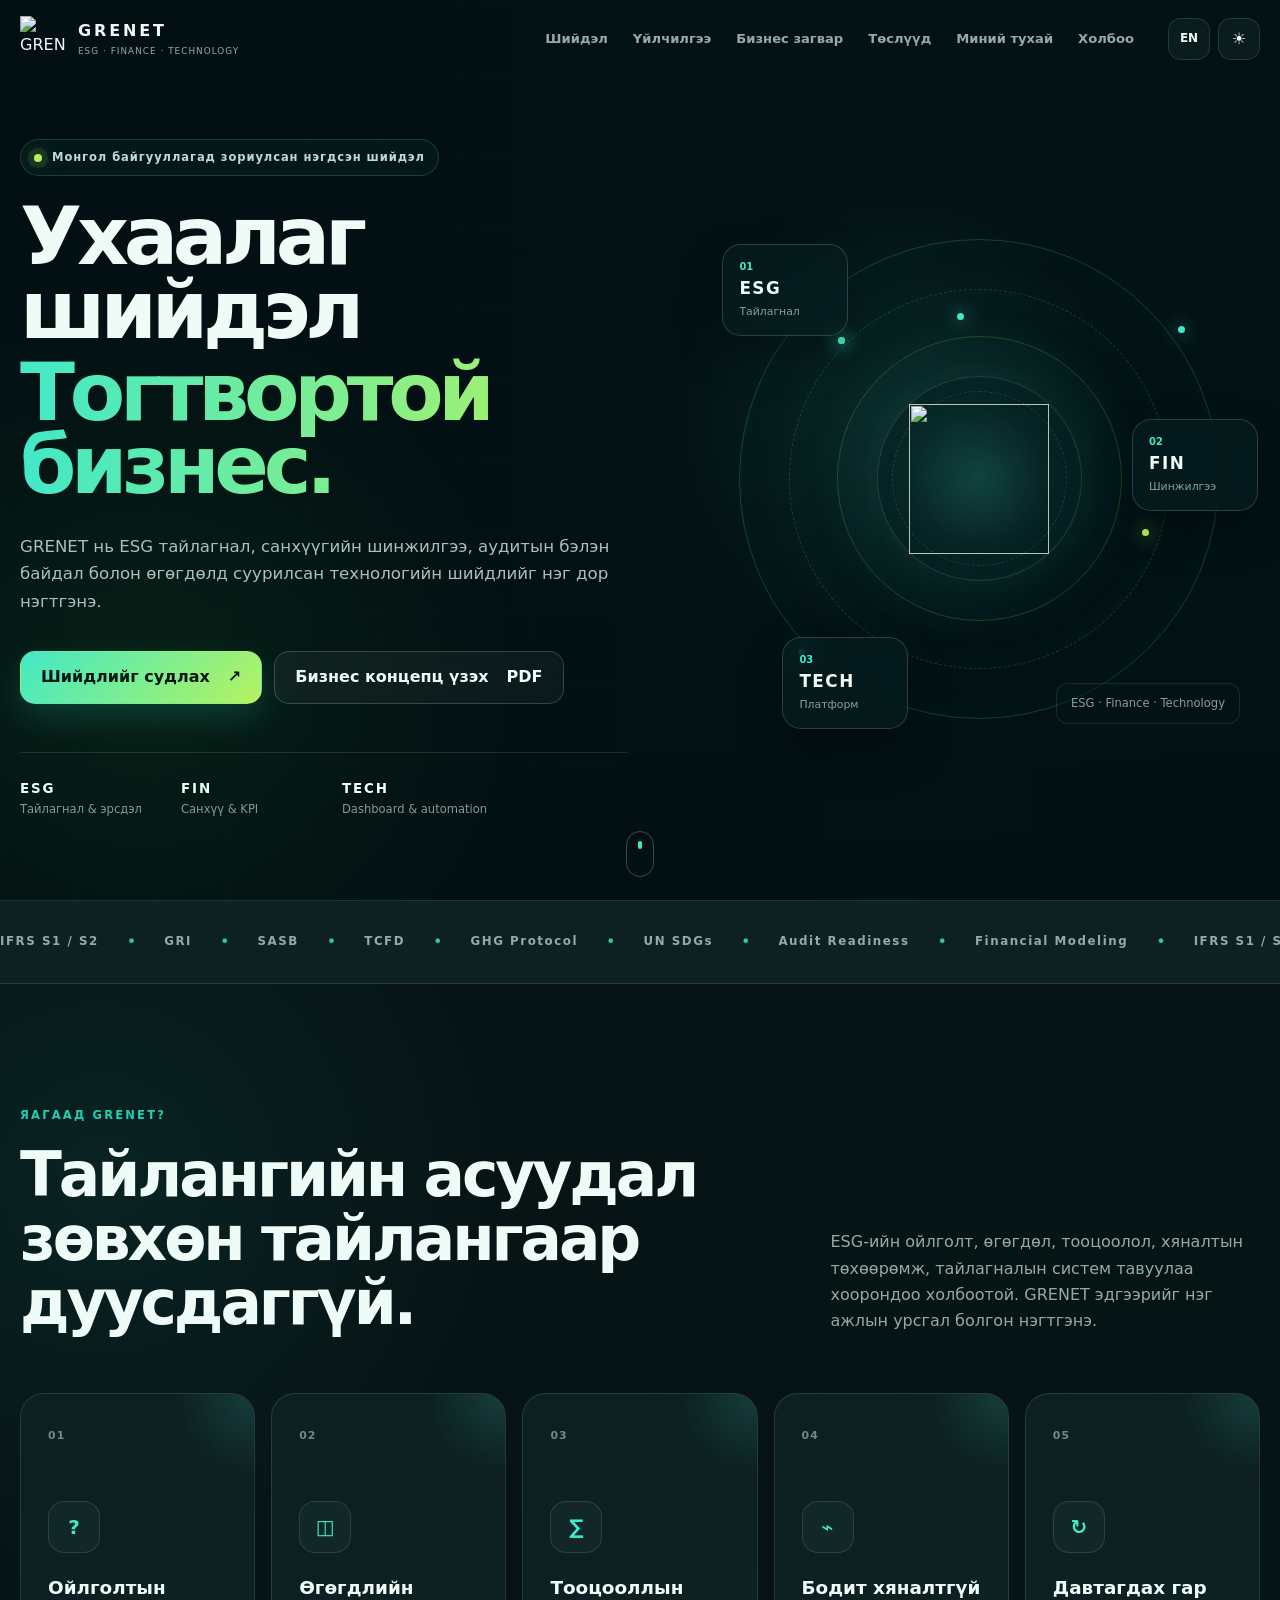
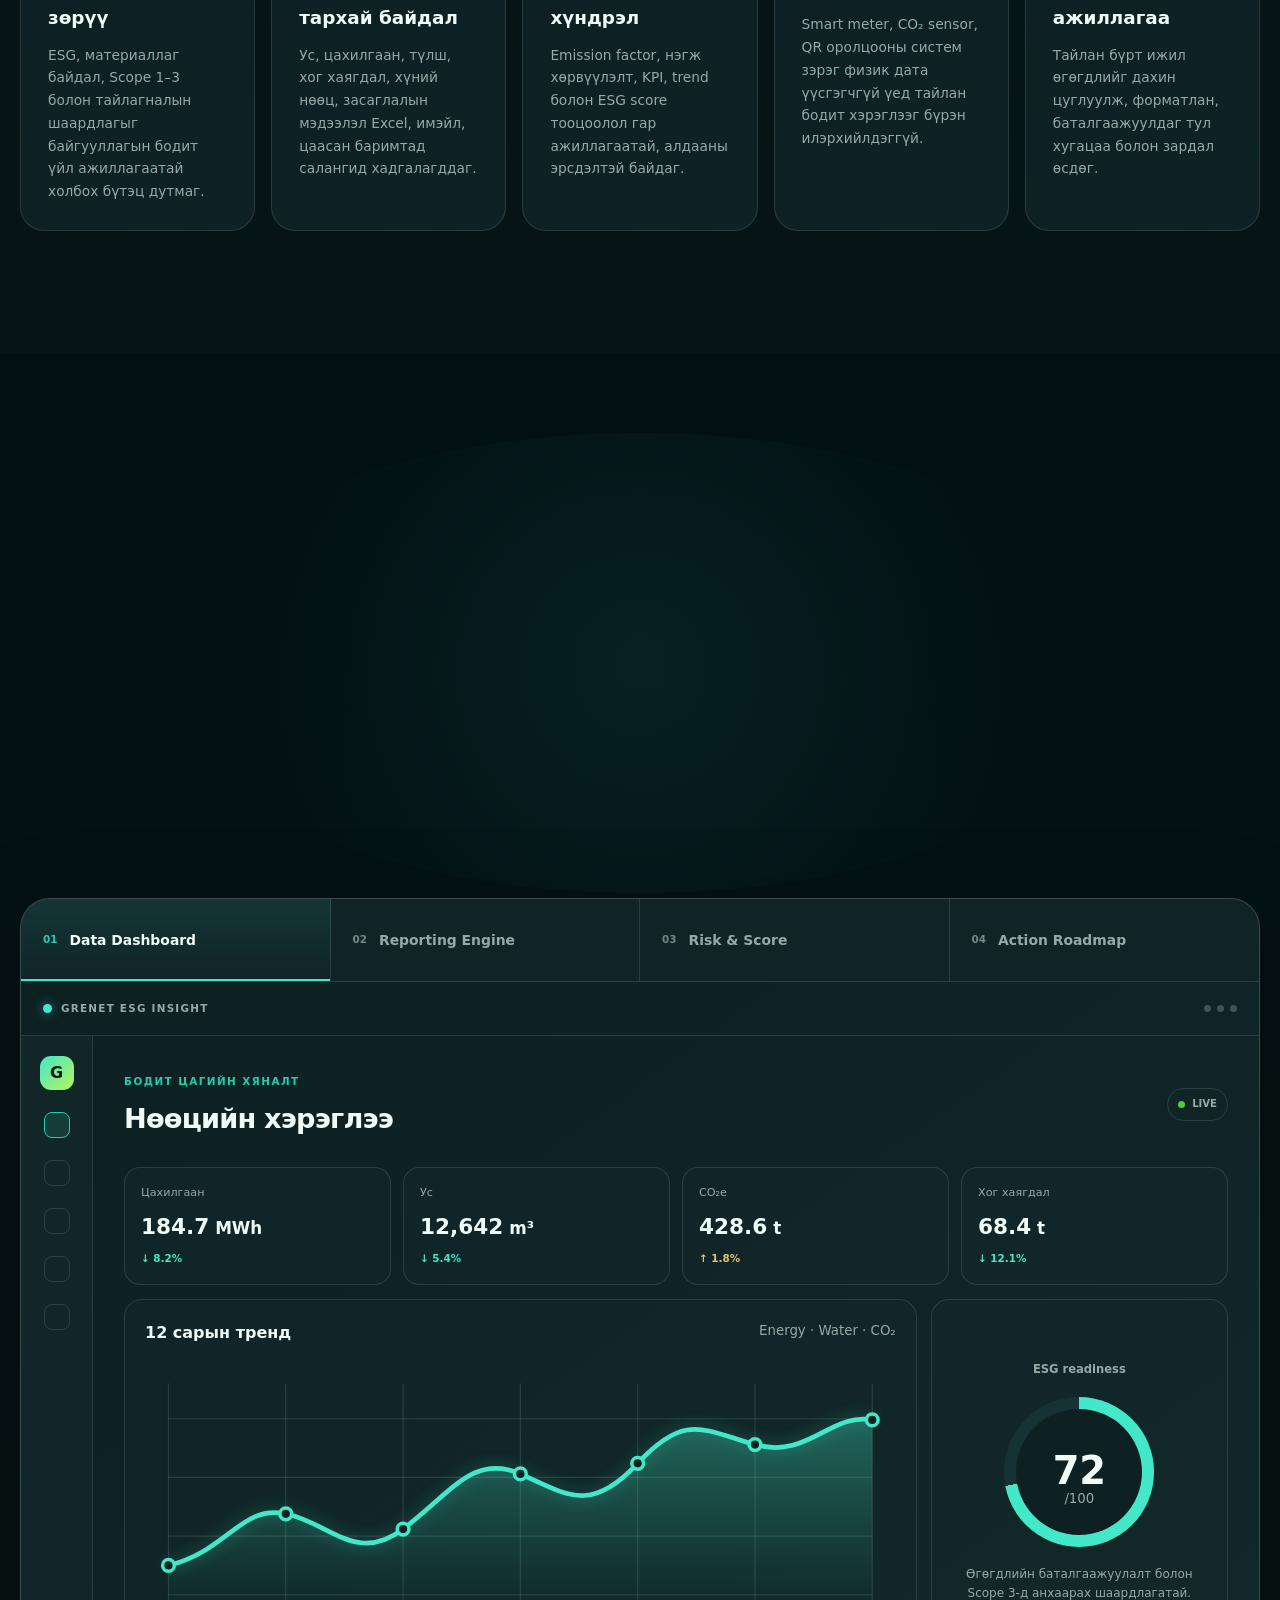
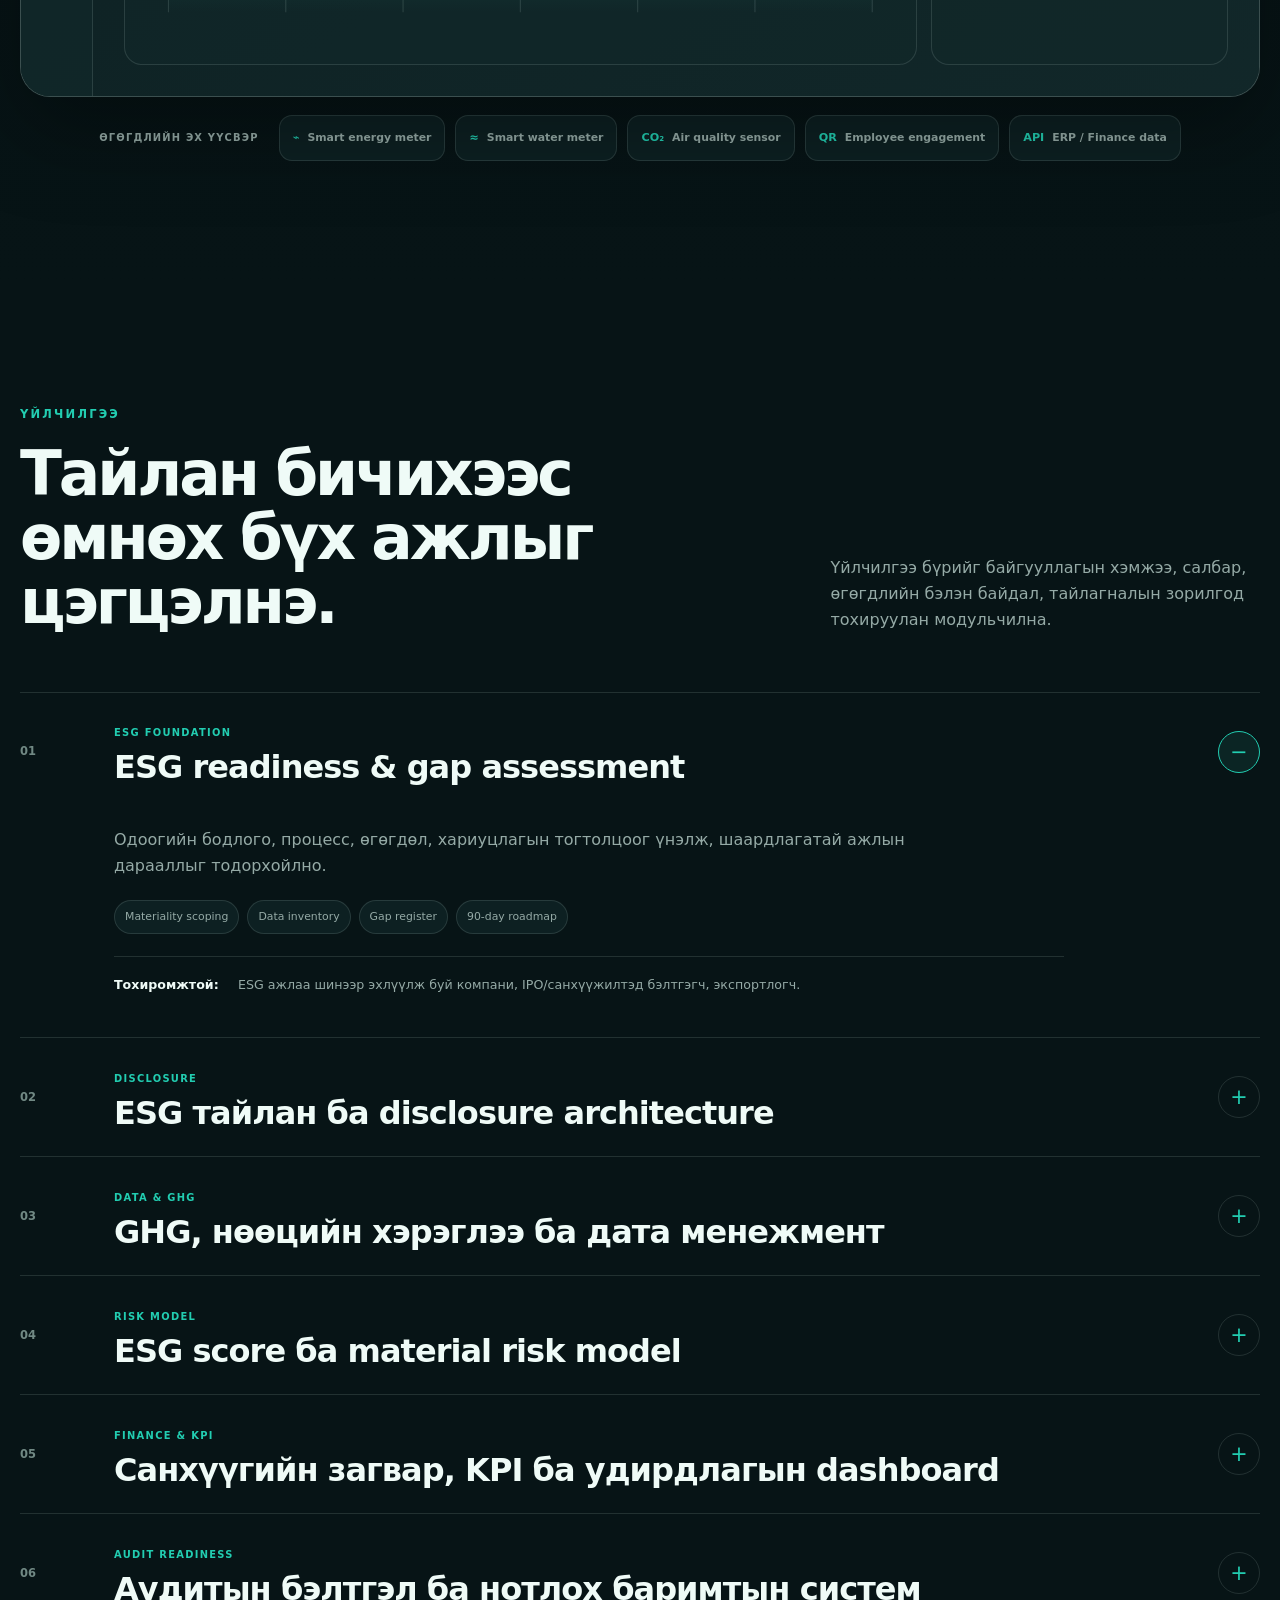
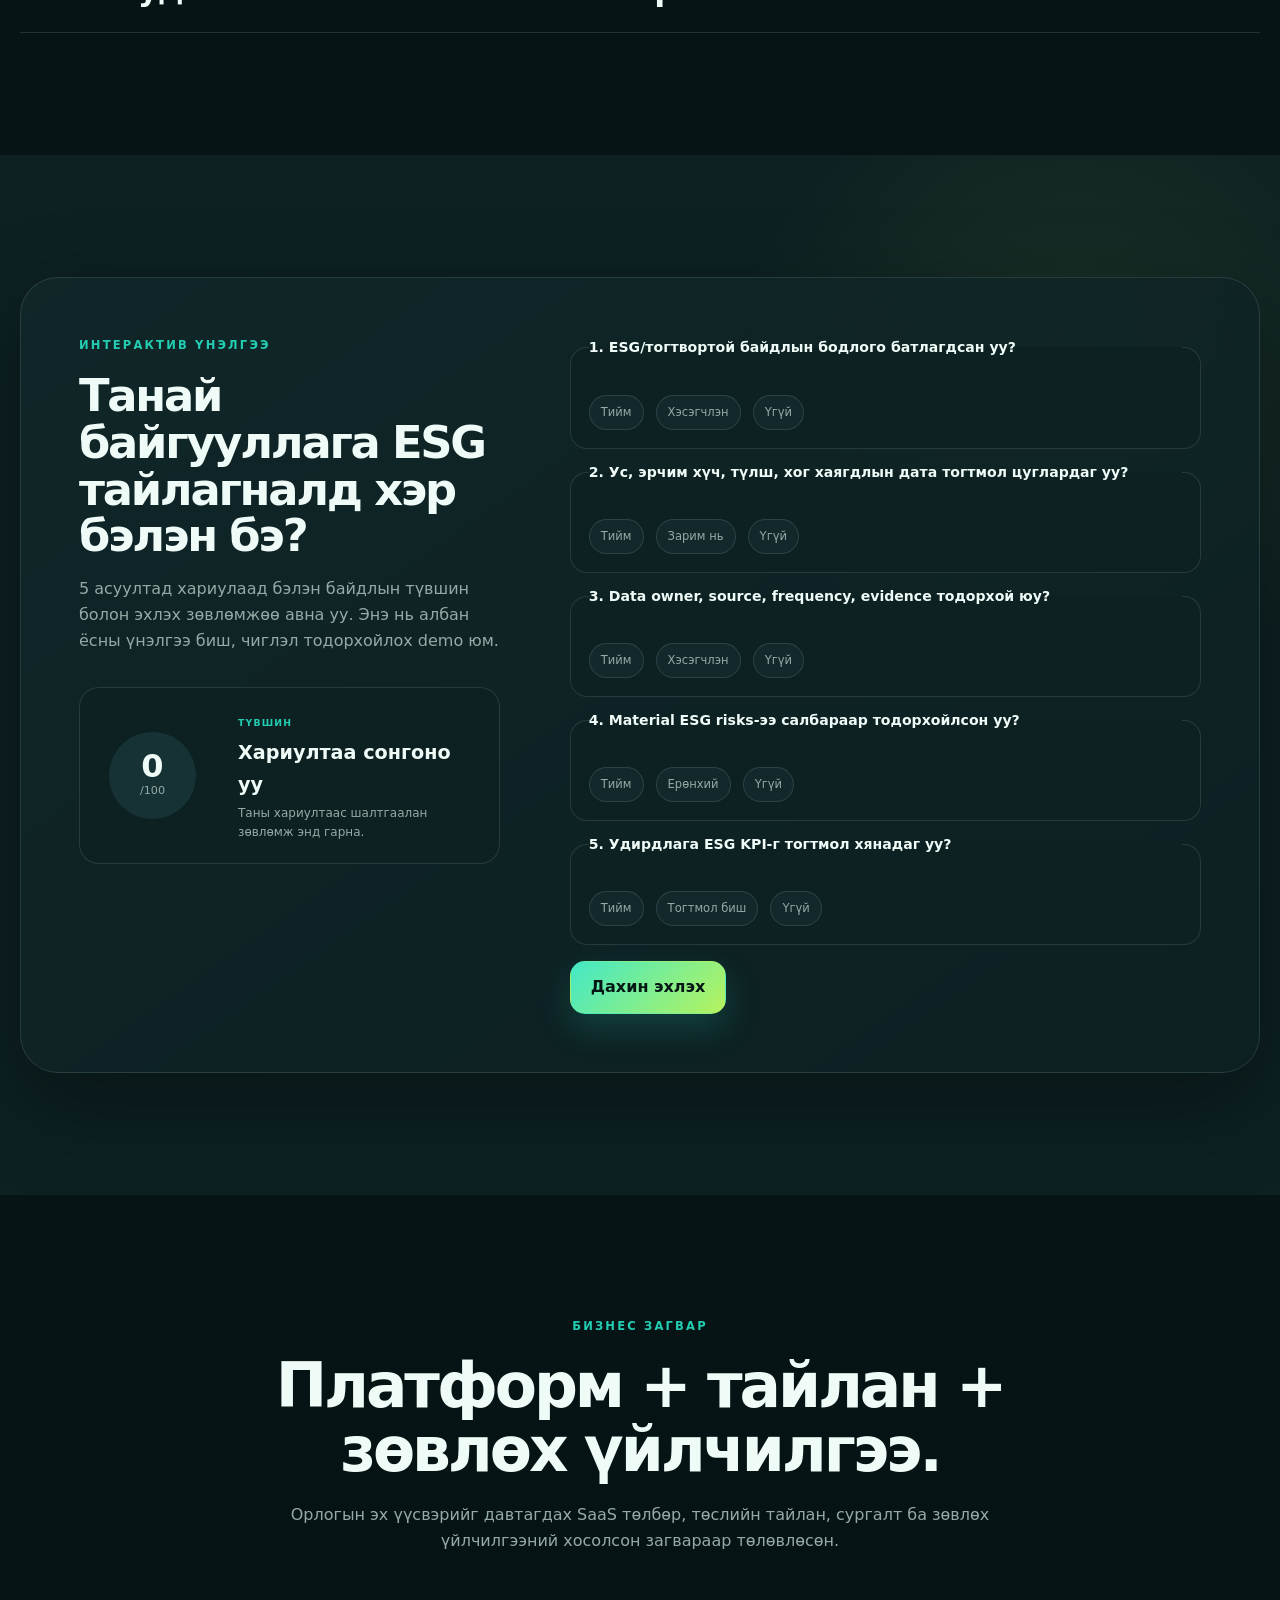
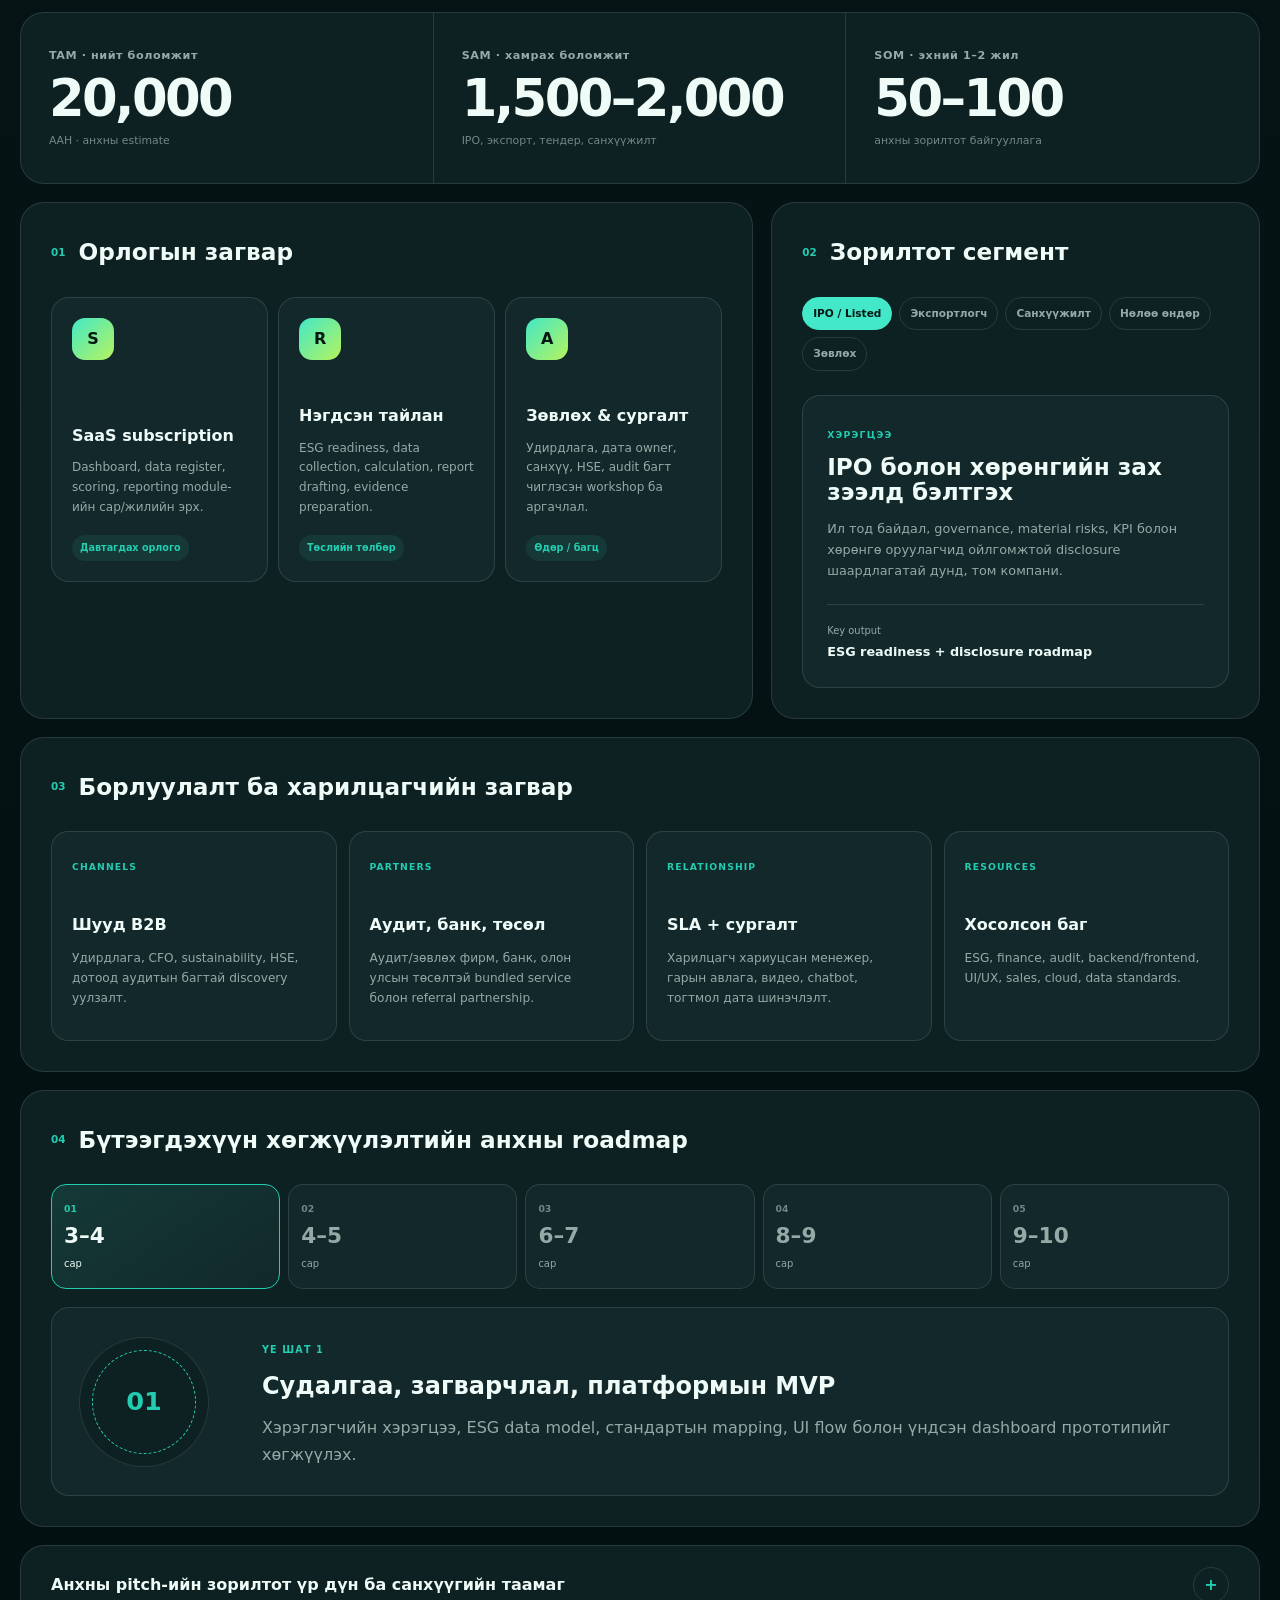
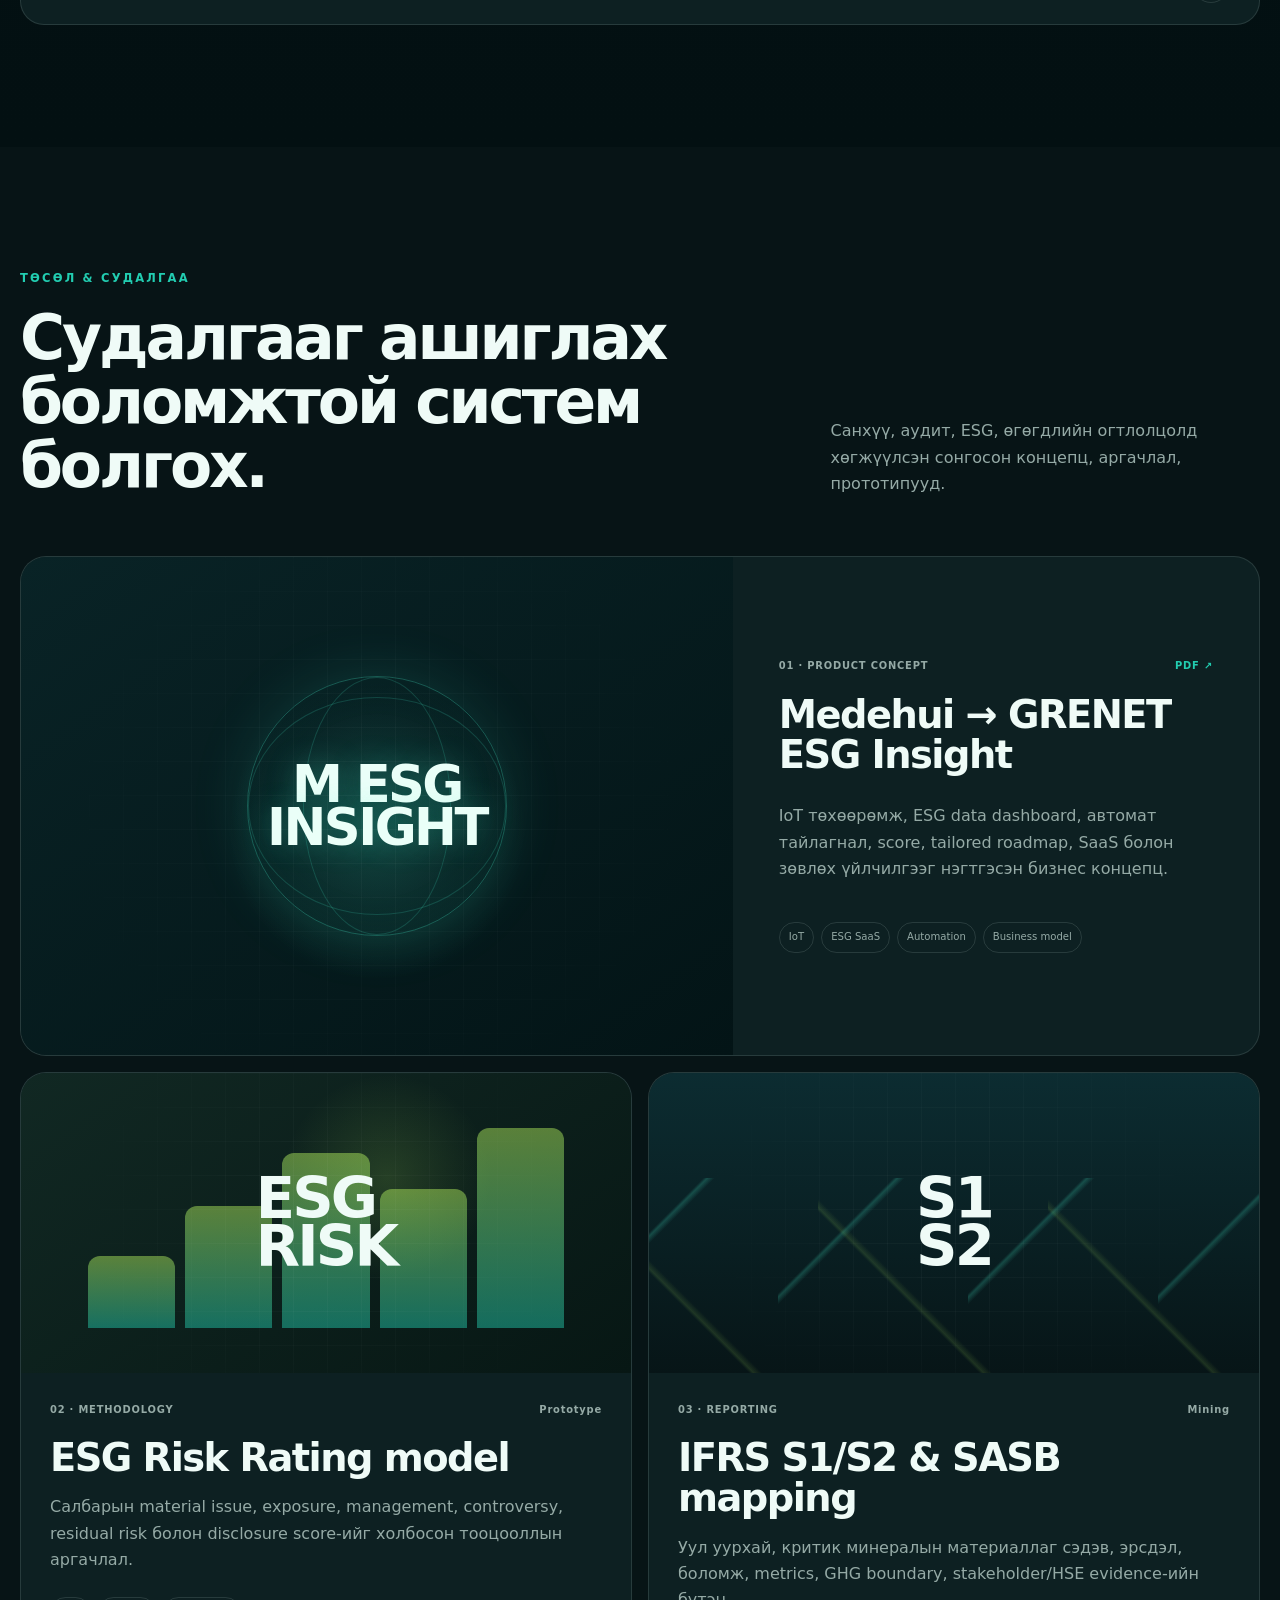
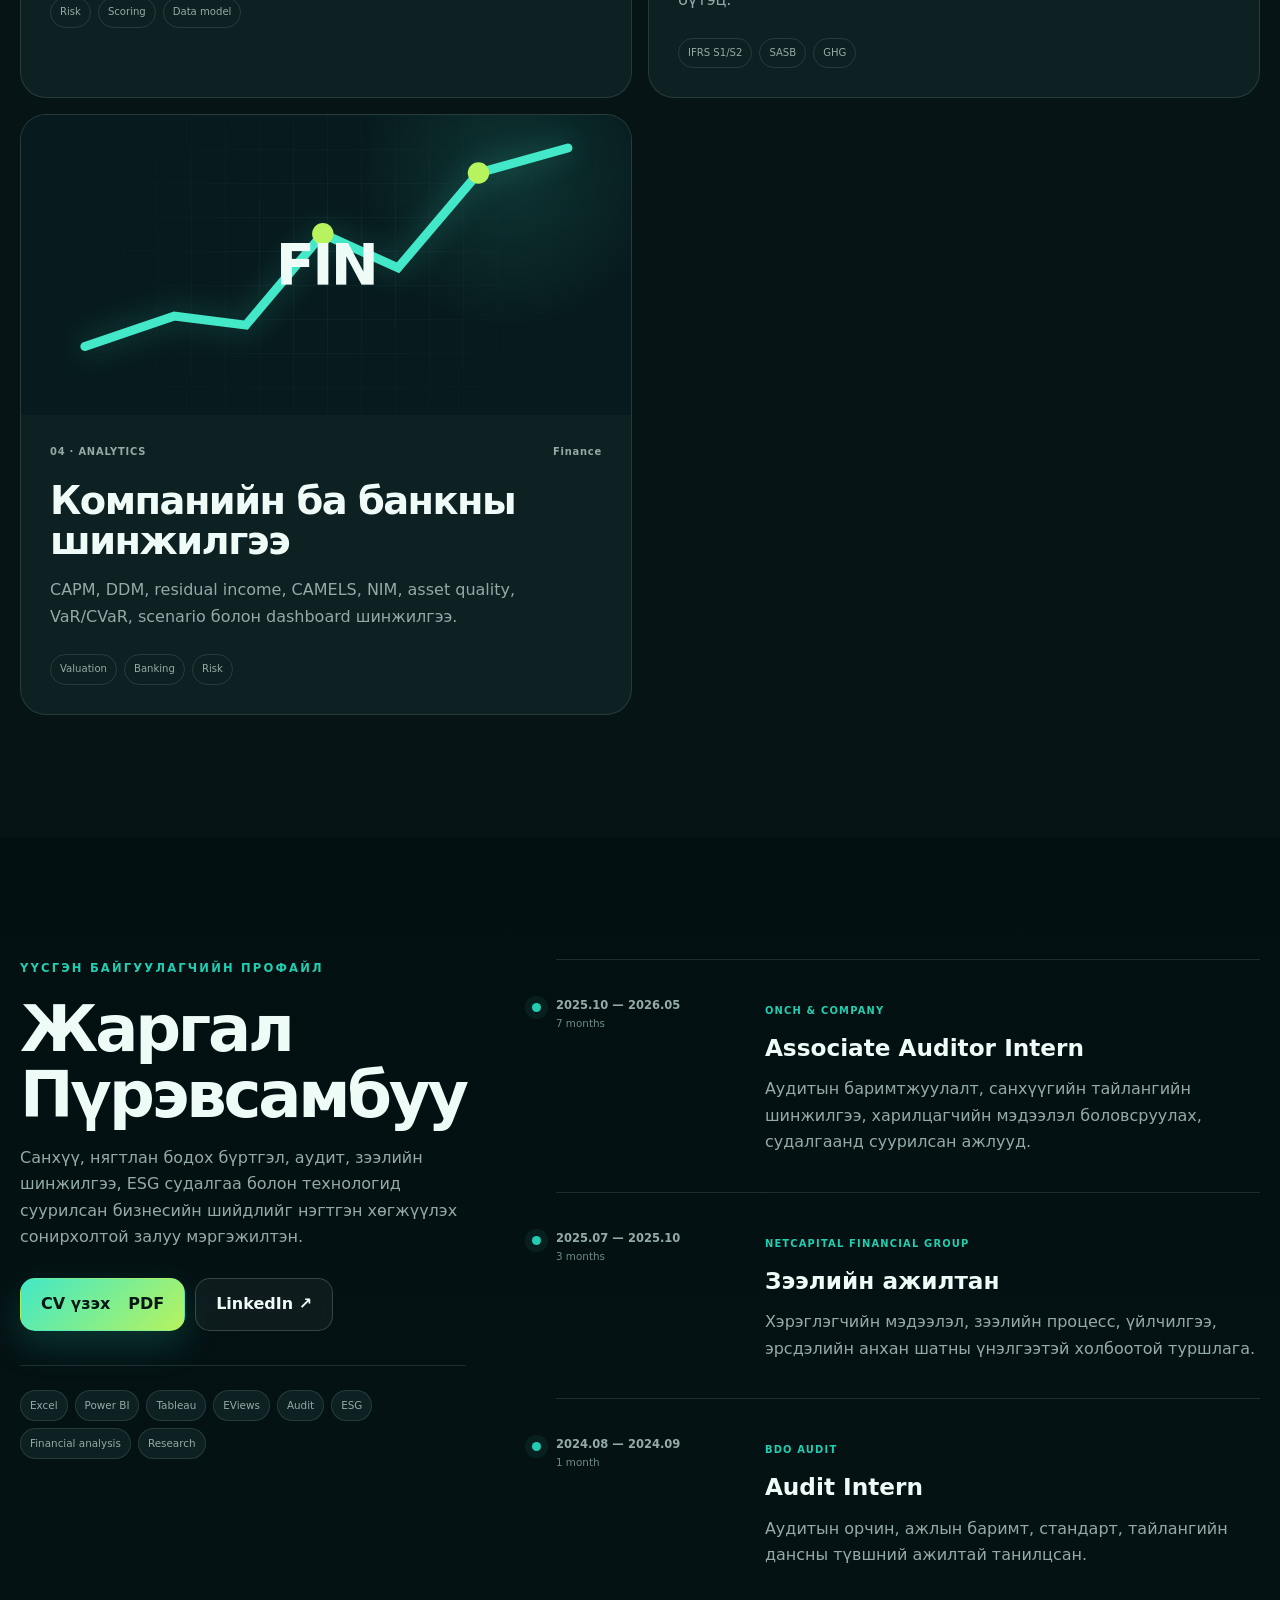
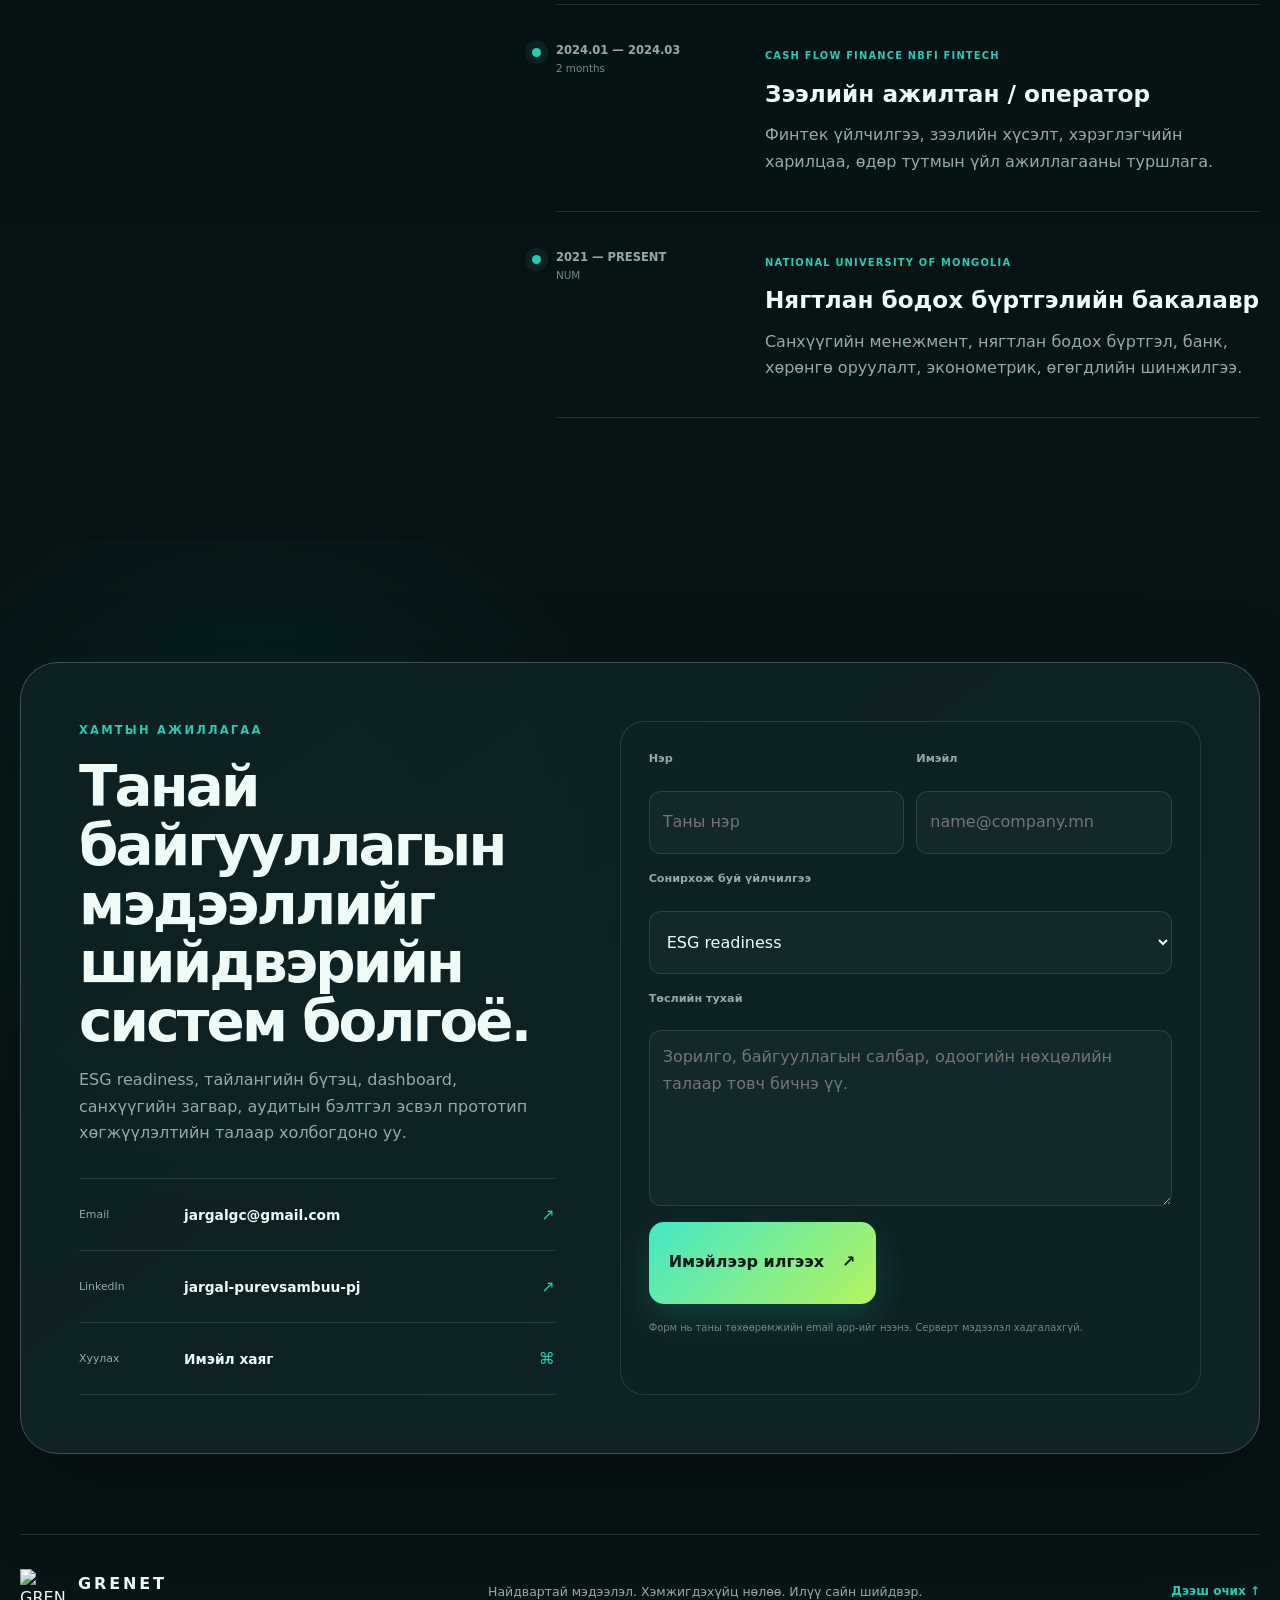
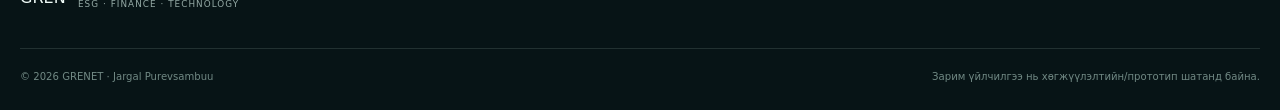
==== commit 69a30384: "Update financial projections and impact targets" ====
--- a/index.html
+++ b/index.html
@@ -543,16 +543,16 @@
           <div class="projection-content">
             <p class="projection-note" data-mn="Доорх тоонууд нь Medehui багийн бизнес концепцэд тусгасан урьдчилсан таамаг бөгөөд бодит гүйцэтгэл, баталгаатай өгөөж биш. Зах зээлийн судалгаа, үнийн туршилт, зардлын шинэчилсэн төсвөөр дахин баталгаажуулах шаардлагатай." data-en="The figures below are preliminary assumptions from the Medehui business concept, not actual performance or guaranteed returns. They require validation through market research, pricing tests, and an updated cost model.">Доорх тоонууд нь Medehui багийн бизнес концепцэд тусгасан урьдчилсан таамаг бөгөөд бодит гүйцэтгэл, баталгаатай өгөөж биш. Зах зээлийн судалгаа, үнийн туршилт, зардлын шинэчилсэн төсвөөр дахин баталгаажуулах шаардлагатай.</p>
             <div class="projection-grid">
-              <div><span data-mn="Анхны хөрөнгө оруулалт" data-en="Initial investment">Анхны хөрөнгө оруулалт</span><strong>₮95.66M</strong><small data-mn="программ + төхөөрөмж" data-en="software + devices">программ + төхөөрөмж</small></div>
+              <div><span data-mn="Анхны хөрөнгө оруулалт" data-en="Initial investment">Анхны хөрөнгө оруулалт</span><strong>₮185.66M</strong><small data-mn="программ + төхөөрөмж" data-en="software + devices">программ + төхөөрөмж</small></div>
               <div><span>PBP</span><strong>1.6</strong><small data-mn="жил" data-en="years">жил</small></div>
-              <div><span>NPV · 3Y</span><strong>₮508.87M</strong><small data-mn="анхны model" data-en="initial model">анхны model</small></div>
+              <div><span>NPV · 3Y</span><strong>₮866.87M</strong><small data-mn="анхны model" data-en="initial model">анхны model</small></div>
               <div><span>PI · 3Y</span><strong>5.3</strong><small data-mn="анхны model" data-en="initial model">анхны model</small></div>
               <div><span>IRR · 3Y</span><strong>74.5%</strong><small data-mn="анхны model" data-en="initial model">анхны model</small></div>
             </div>
             <div class="impact-targets">
-              <article><strong>10–20%</strong><span data-mn="тайлагналын зардлын зорилтот бууралт" data-en="target reporting cost reduction">тайлагналын зардлын зорилтот бууралт</span></article>
+              <article><strong>20–30%</strong><span data-mn="тайлагналын зардлын зорилтот бууралт" data-en="target reporting cost reduction">тайлагналын зардлын зорилтот бууралт</span></article>
               <article><strong>45–55%</strong><span data-mn="тайлагналын чанарын зорилтот өсөлт" data-en="target reporting quality improvement">тайлагналын чанарын зорилтот өсөлт</span></article>
-              <article><strong>3–14%</strong><span data-mn="ус, эрчим хүчний хэрэглээний зорилтот бууралт" data-en="target water and energy reduction">ус, эрчим хүчний хэрэглээний зорилтот бууралт</span></article>
+              <article><strong>6–14%</strong><span data-mn="ус, эрчим хүчний хэрэглээний зорилтот бууралт" data-en="target water and energy reduction">ус, эрчим хүчний хэрэглээний зорилтот бууралт</span></article>
               <article><strong>15+</strong><span data-mn="1 жилийн зорилтот хэрэглэгч" data-en="target users in year one">1 жилийн зорилтот хэрэглэгч</span></article>
             </div>
           </div>
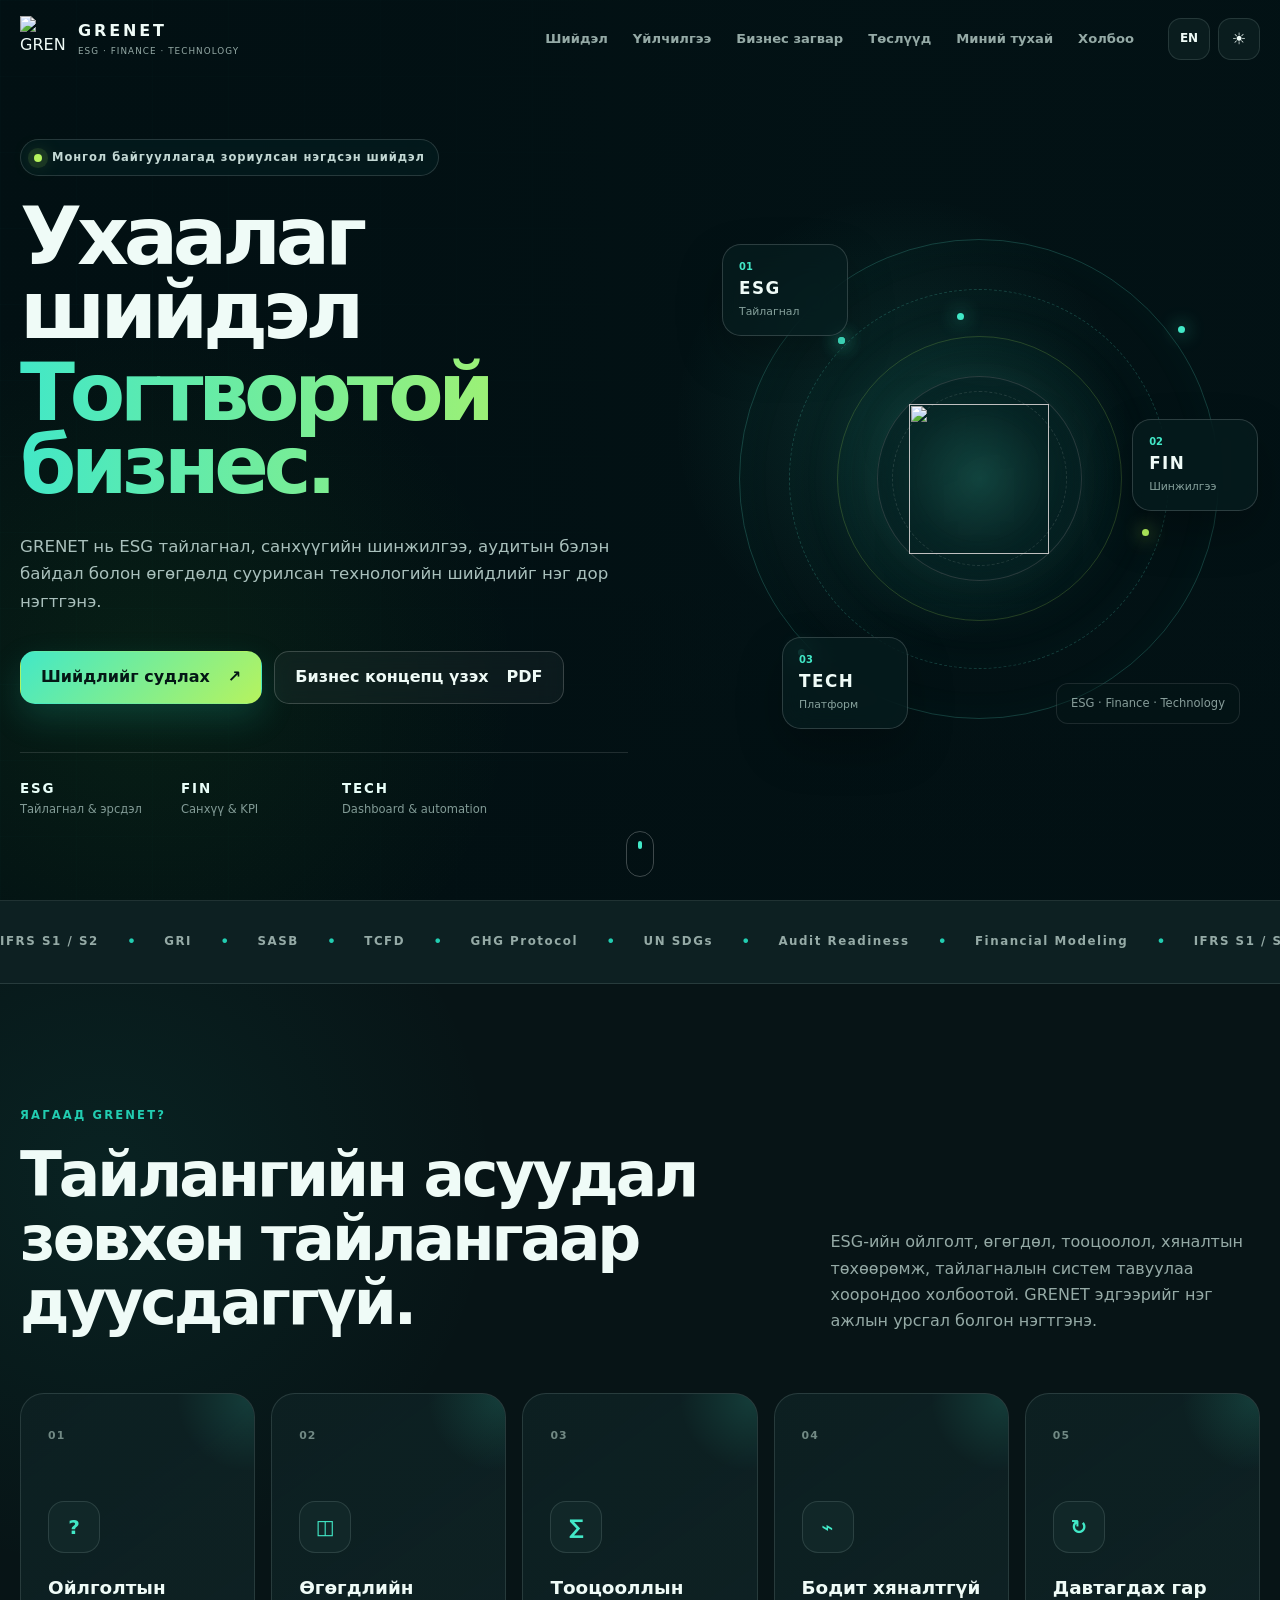
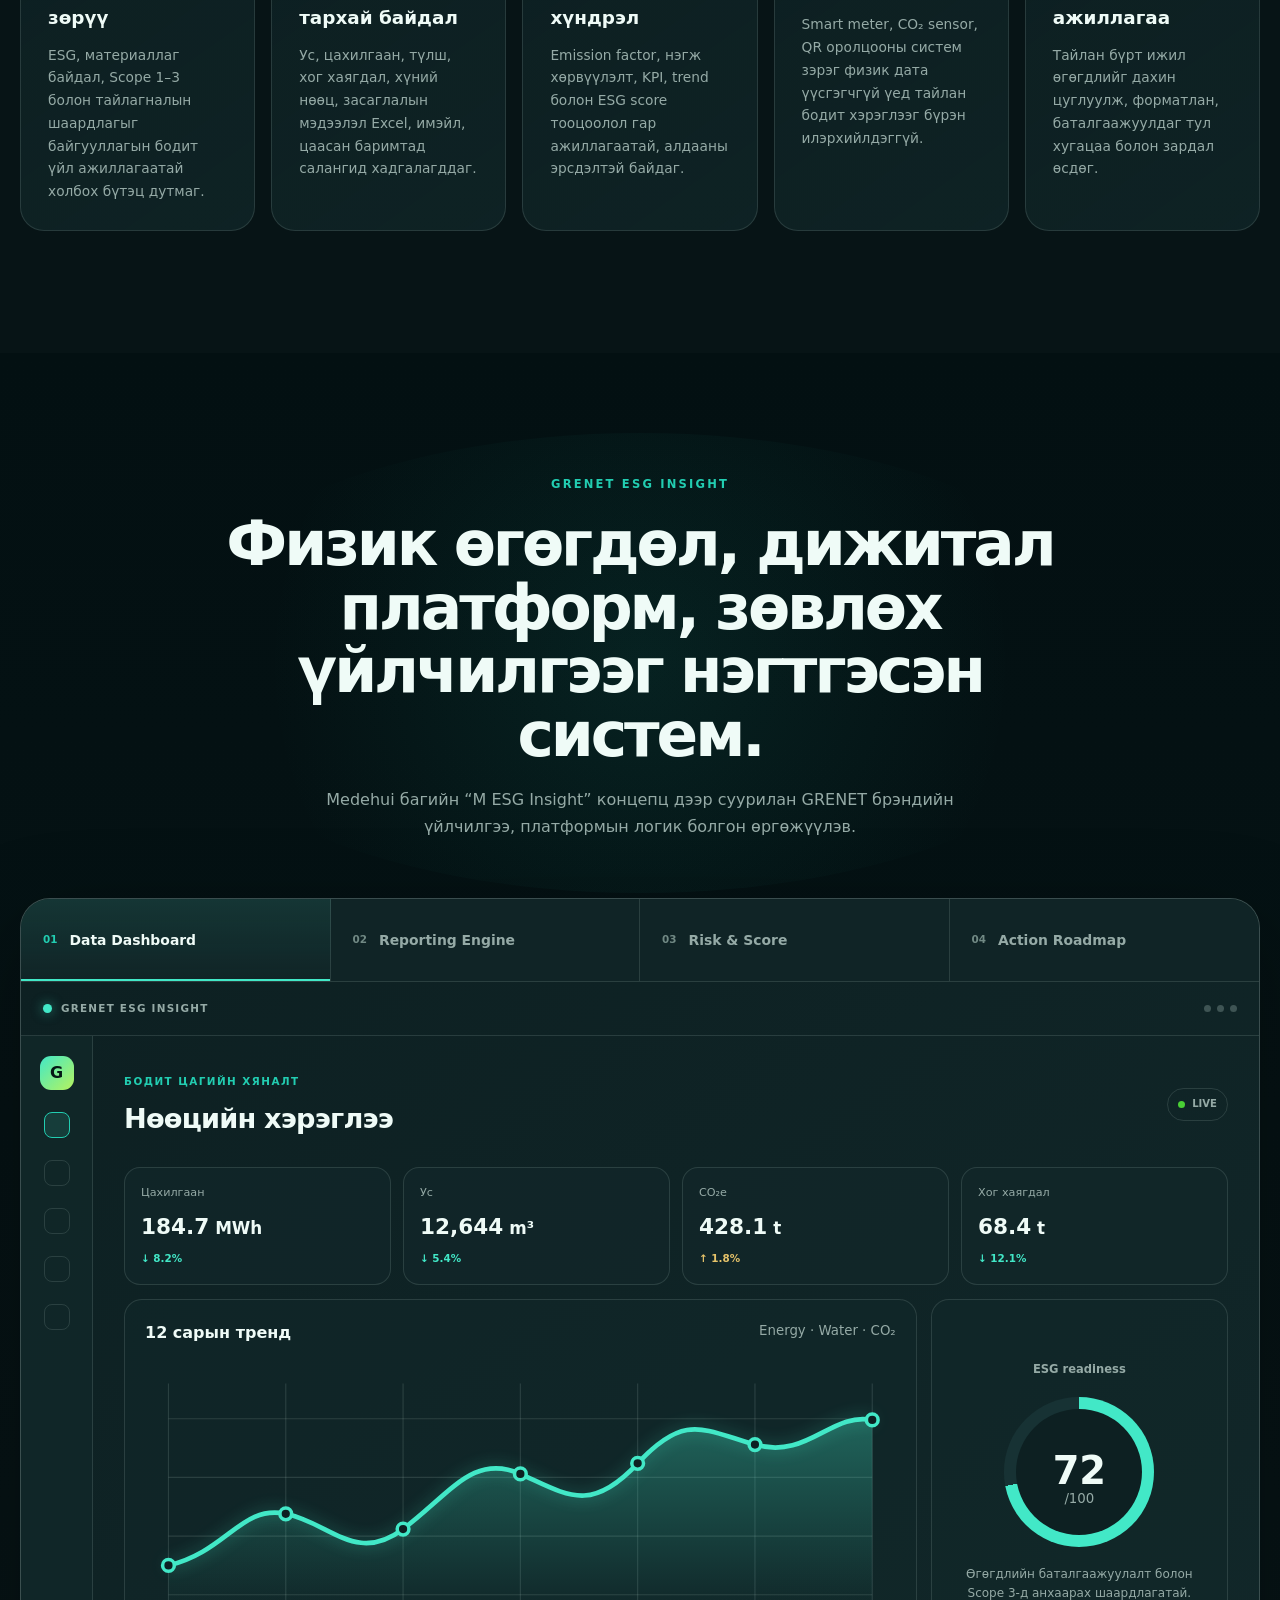
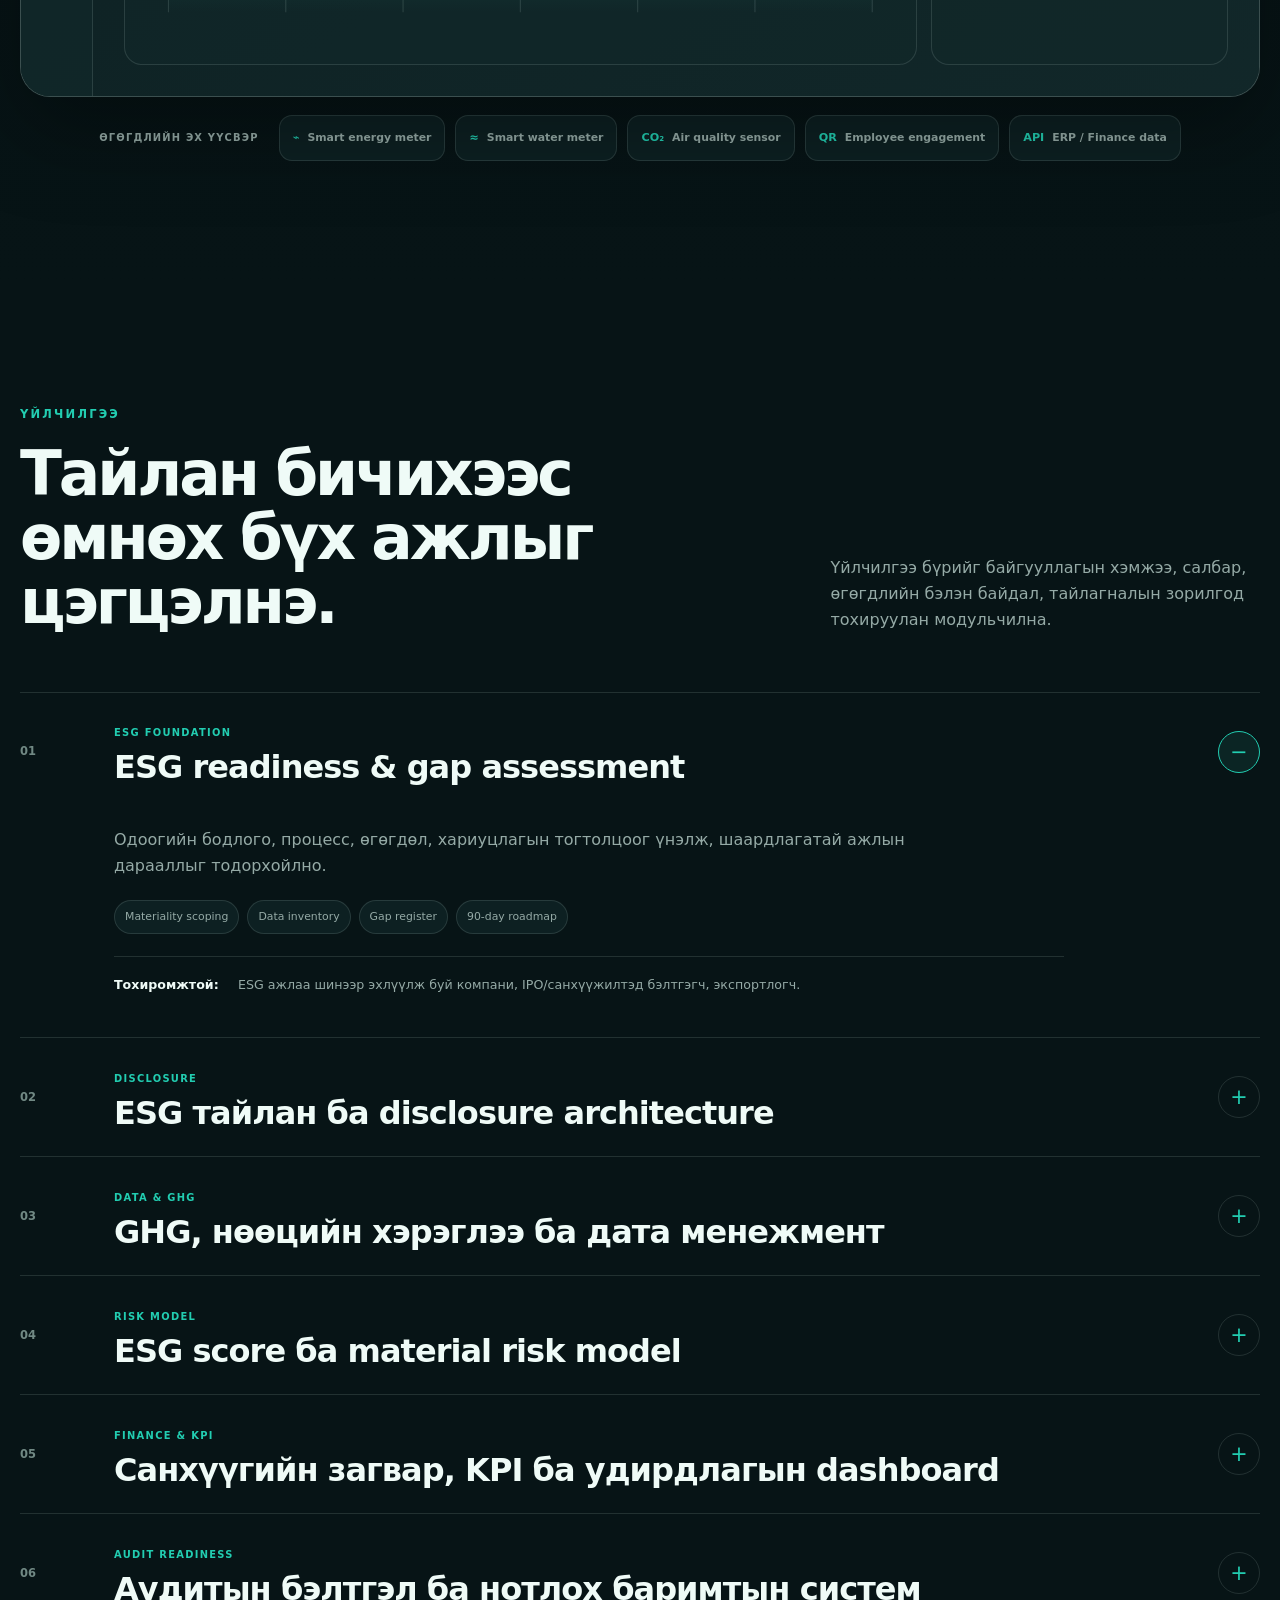
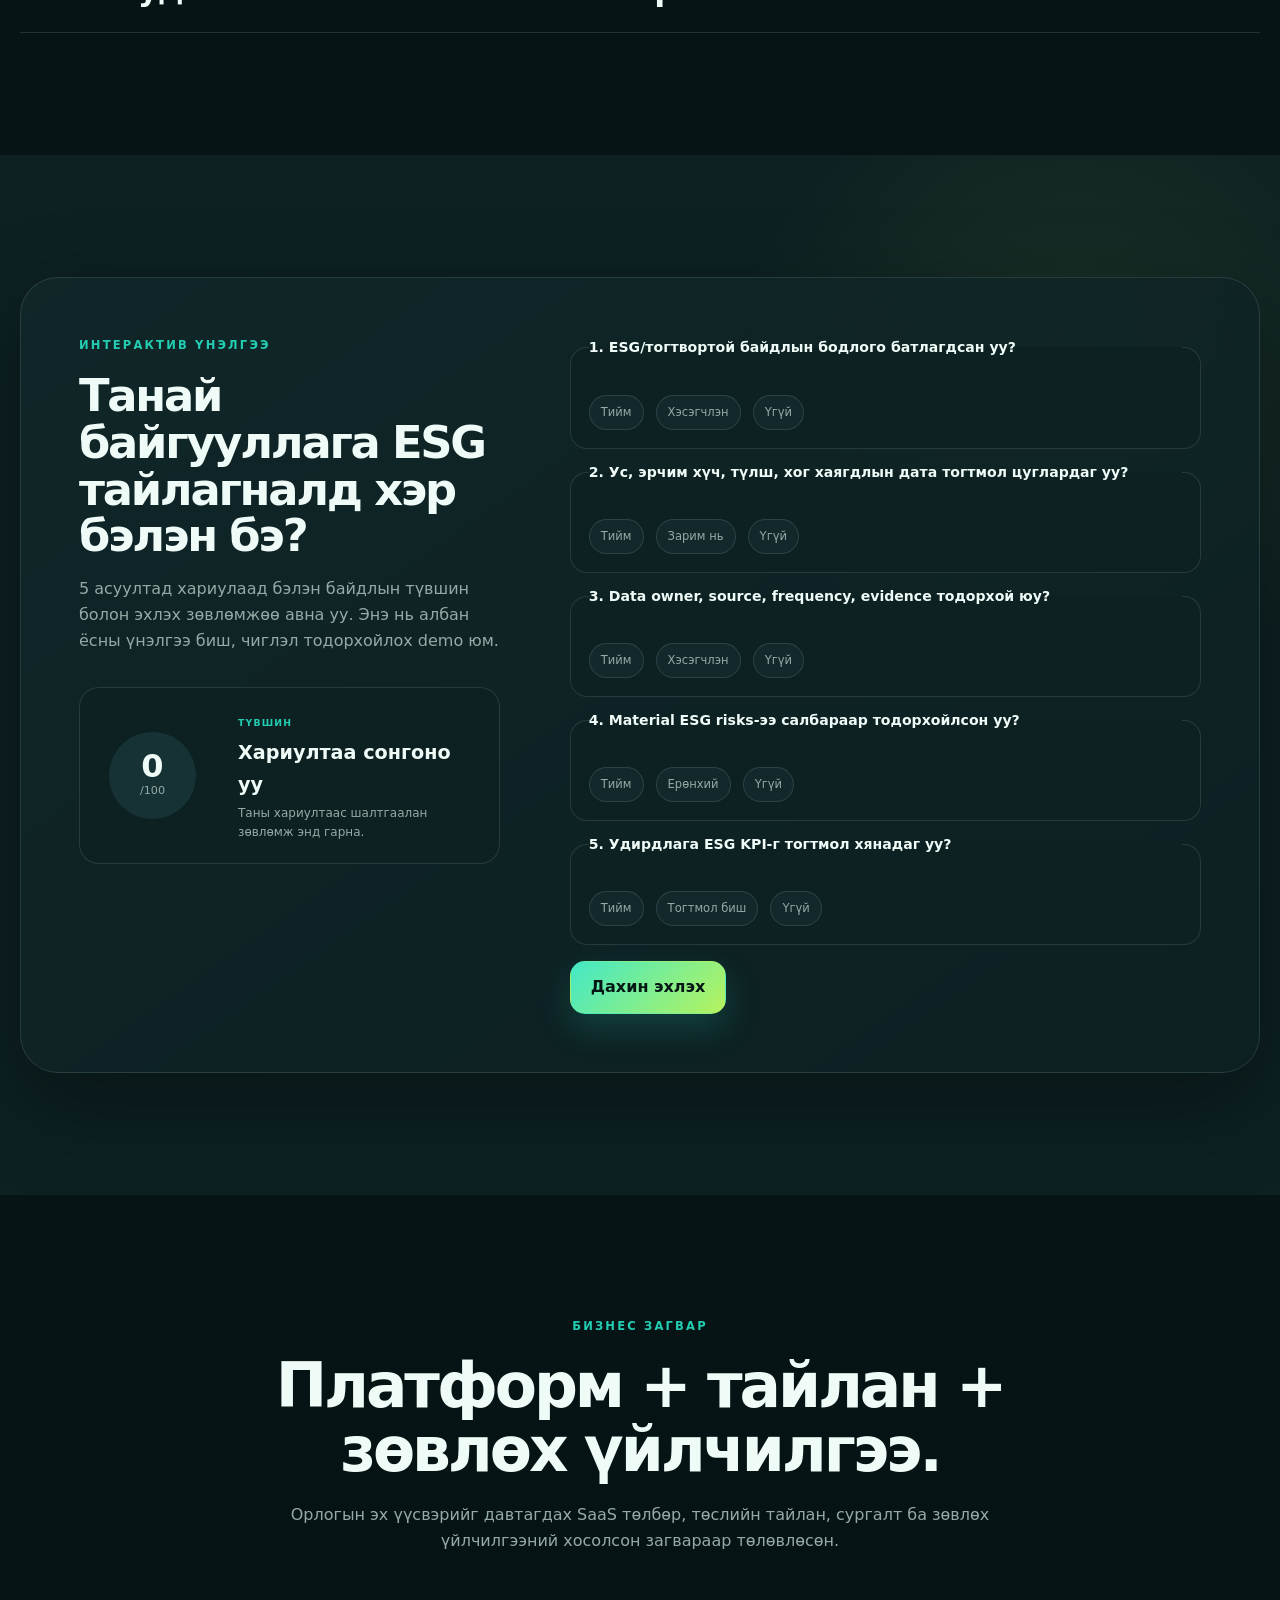
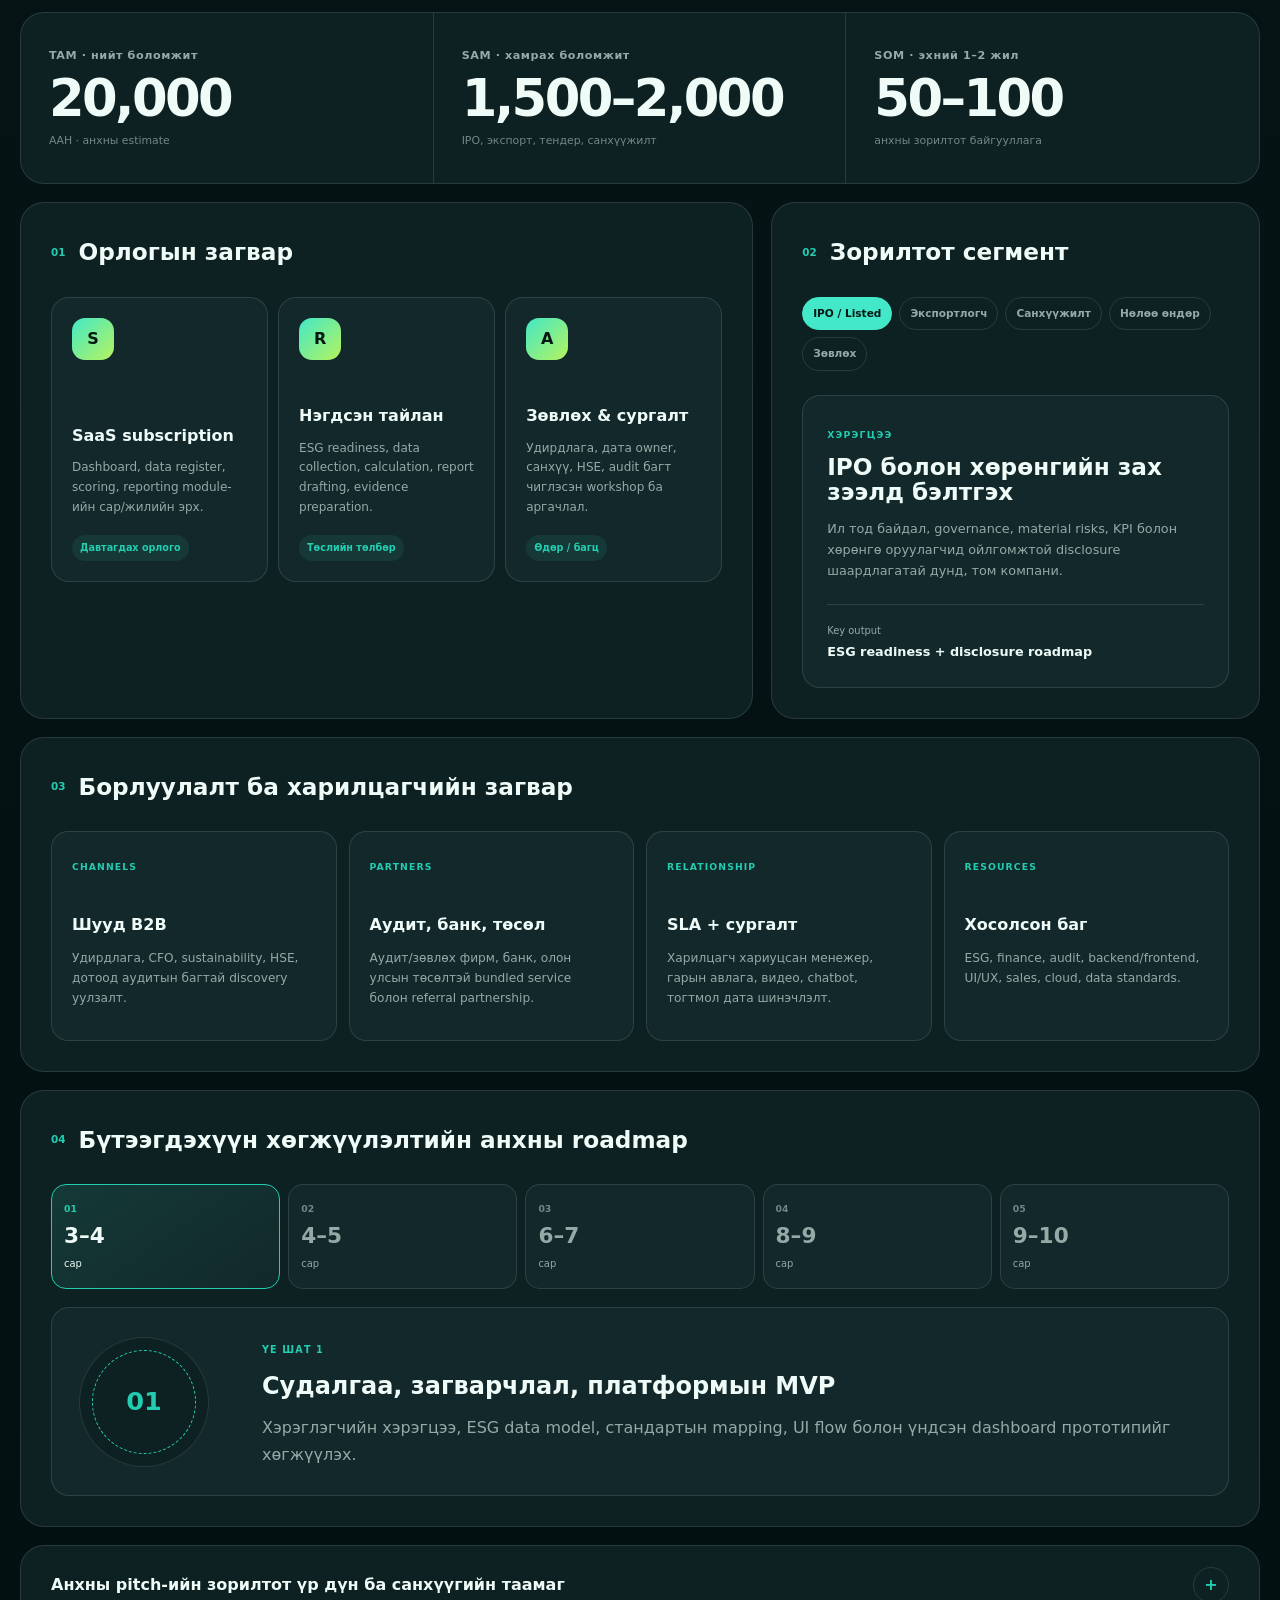
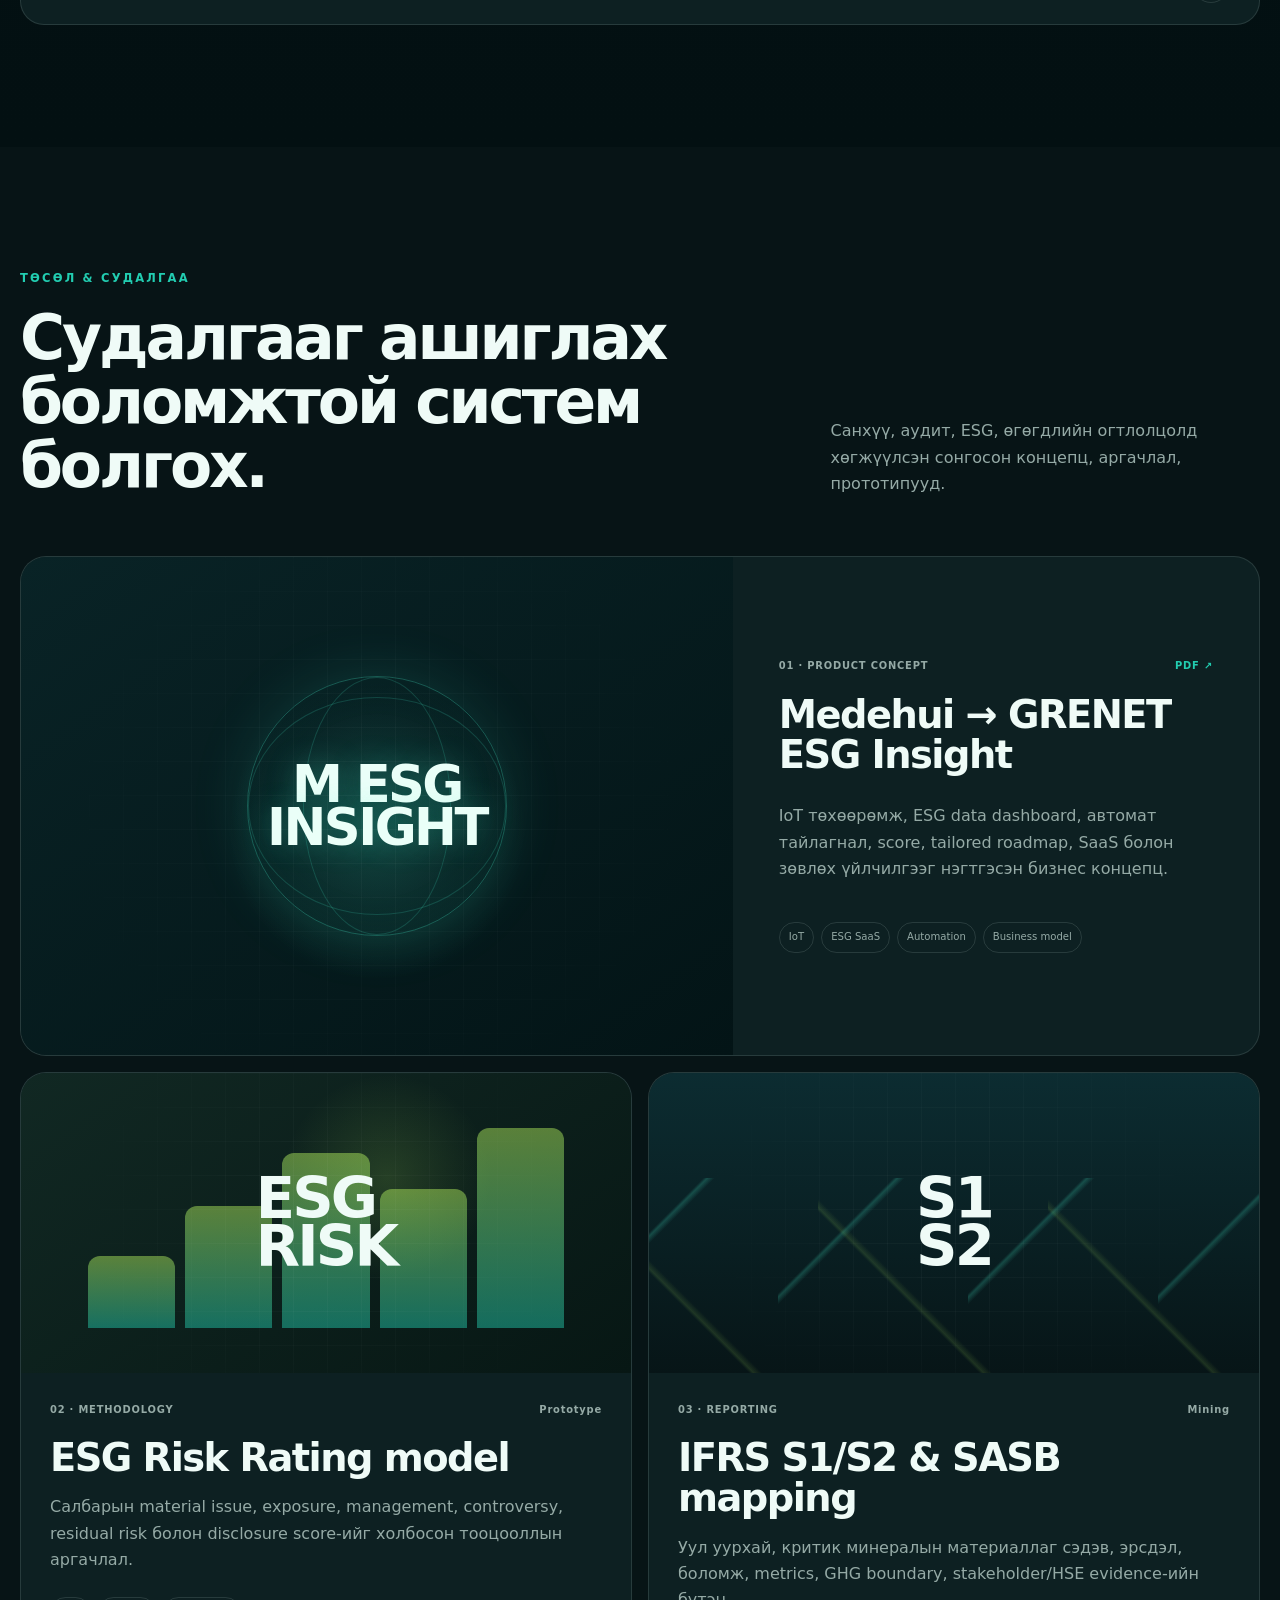
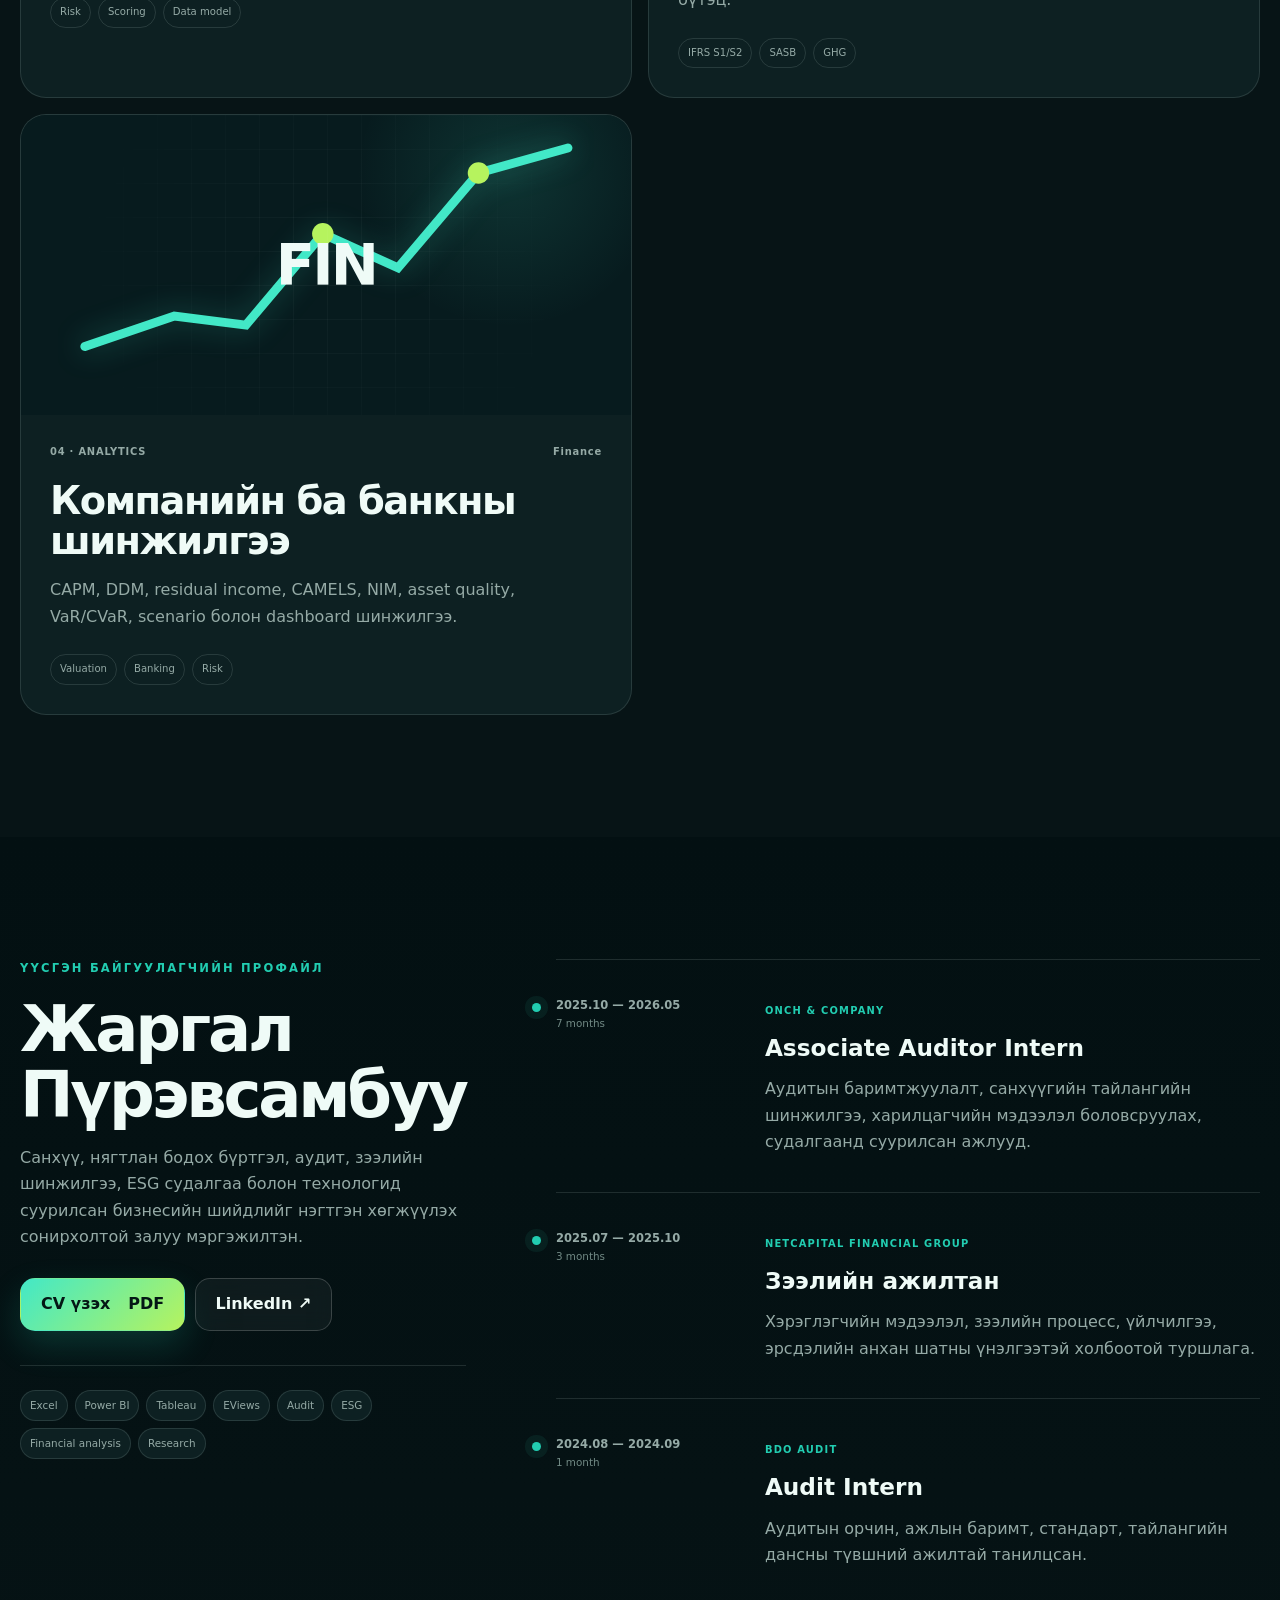
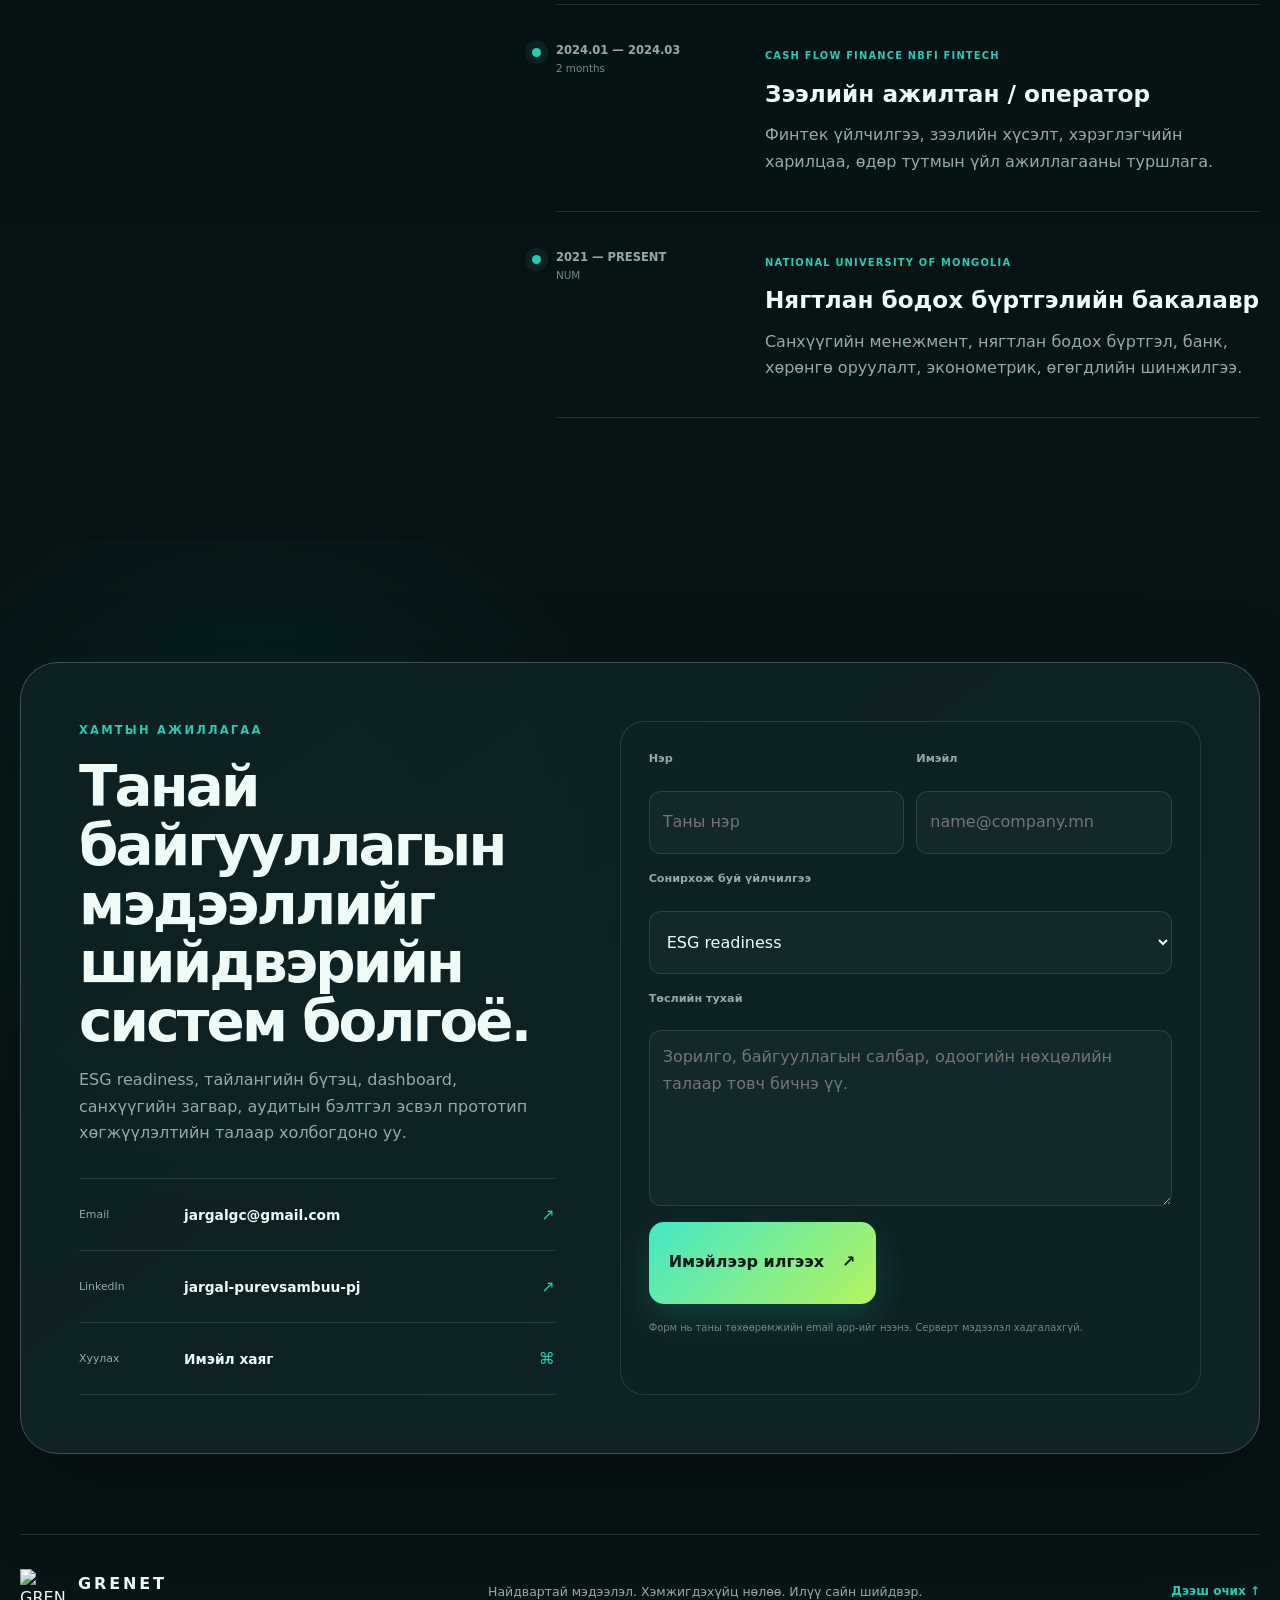
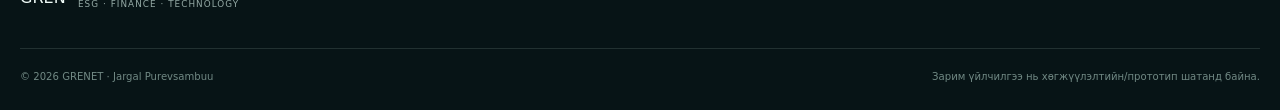
==== commit 7f2163cd: "Update index.html" ====
--- a/index.html
+++ b/index.html
@@ -545,9 +545,9 @@
             <div class="projection-grid">
               <div><span data-mn="Анхны хөрөнгө оруулалт" data-en="Initial investment">Анхны хөрөнгө оруулалт</span><strong>₮185.66M</strong><small data-mn="программ + төхөөрөмж" data-en="software + devices">программ + төхөөрөмж</small></div>
               <div><span>PBP</span><strong>1.6</strong><small data-mn="жил" data-en="years">жил</small></div>
-              <div><span>NPV · 3Y</span><strong>₮866.87M</strong><small data-mn="анхны model" data-en="initial model">анхны model</small></div>
-              <div><span>PI · 3Y</span><strong>5.3</strong><small data-mn="анхны model" data-en="initial model">анхны model</small></div>
-              <div><span>IRR · 3Y</span><strong>74.5%</strong><small data-mn="анхны model" data-en="initial model">анхны model</small></div>
+              <div><span>NPV · 3Y</span><strong>₮668.38M</strong><small data-mn="анхны model" data-en="initial model">анхны model</small></div>
+              <div><span>PI · 3Y</span><strong>4.6</strong><small data-mn="анхны model" data-en="initial model">анхны model</small></div>
+              <div><span>IRR · 3Y</span><strong>71.5%</strong><small data-mn="анхны model" data-en="initial model">анхны model</small></div>
             </div>
             <div class="impact-targets">
               <article><strong>20–30%</strong><span data-mn="тайлагналын зардлын зорилтот бууралт" data-en="target reporting cost reduction">тайлагналын зардлын зорилтот бууралт</span></article>
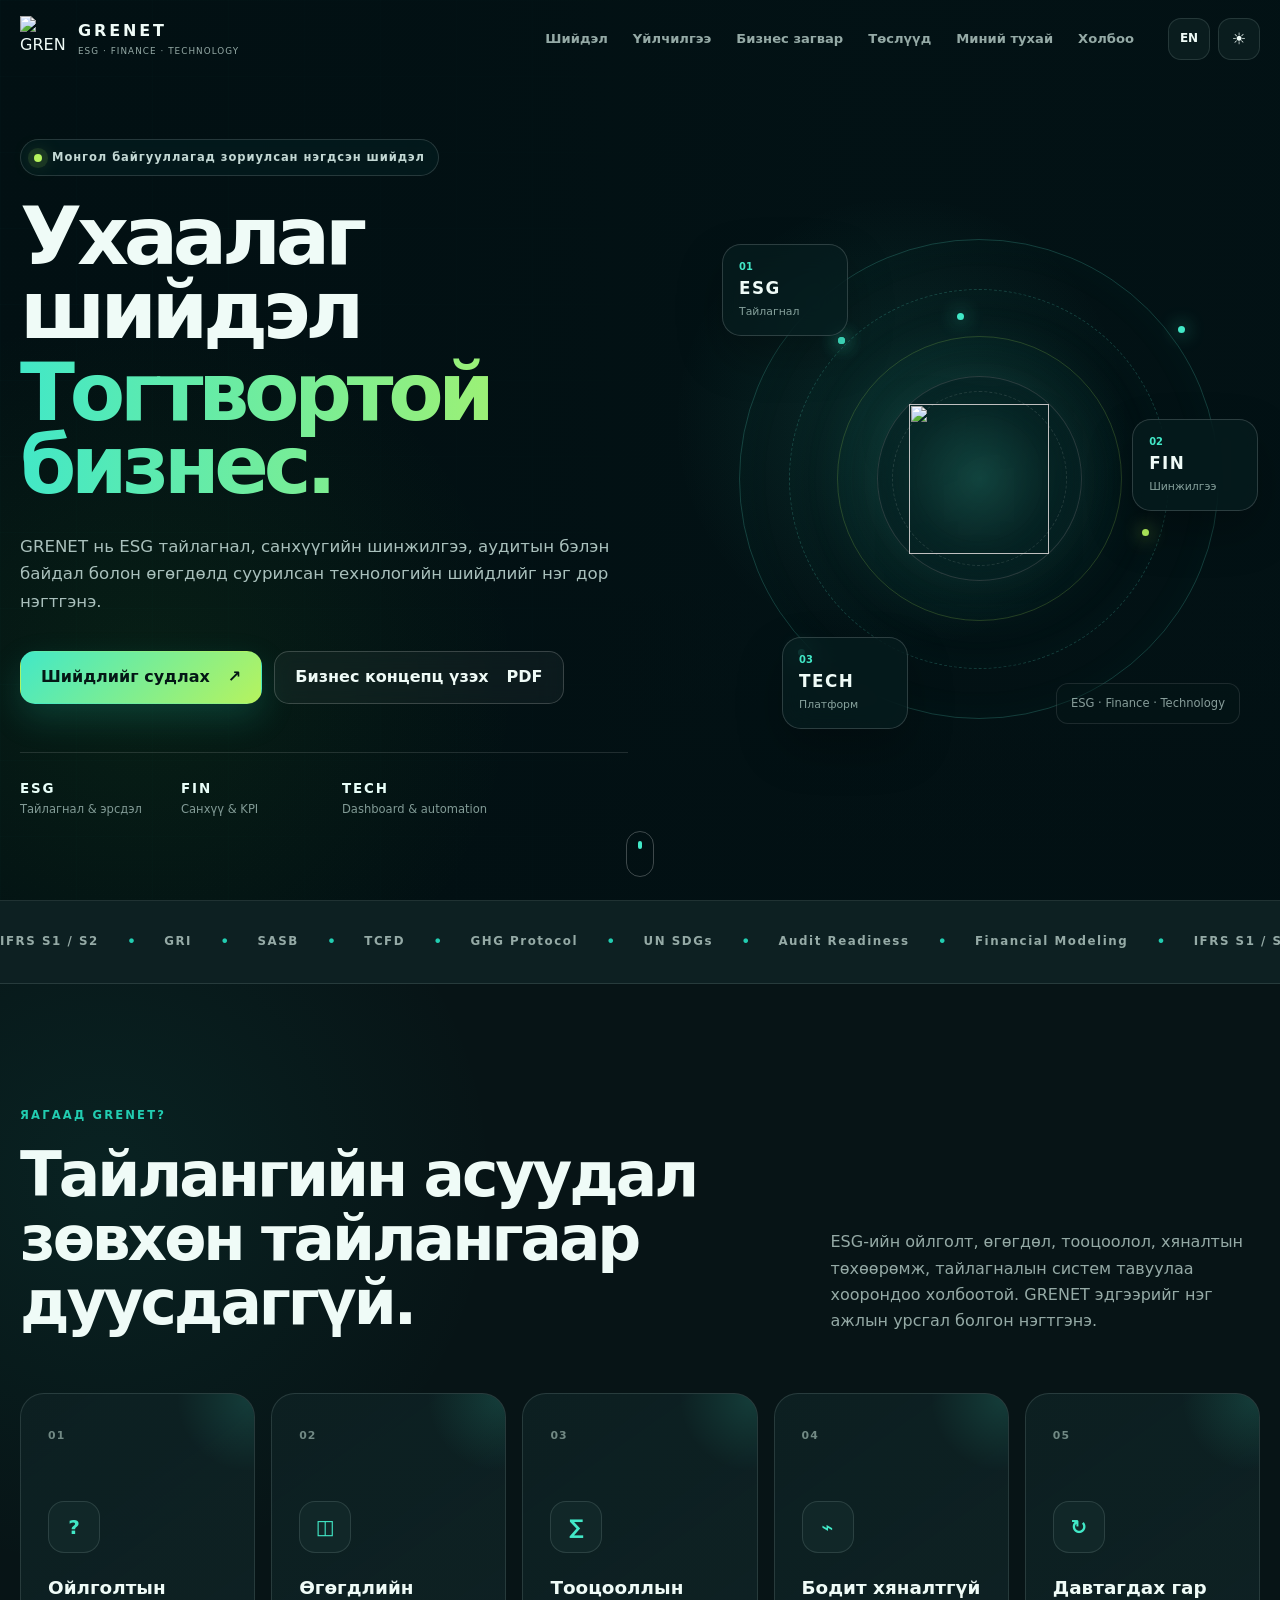
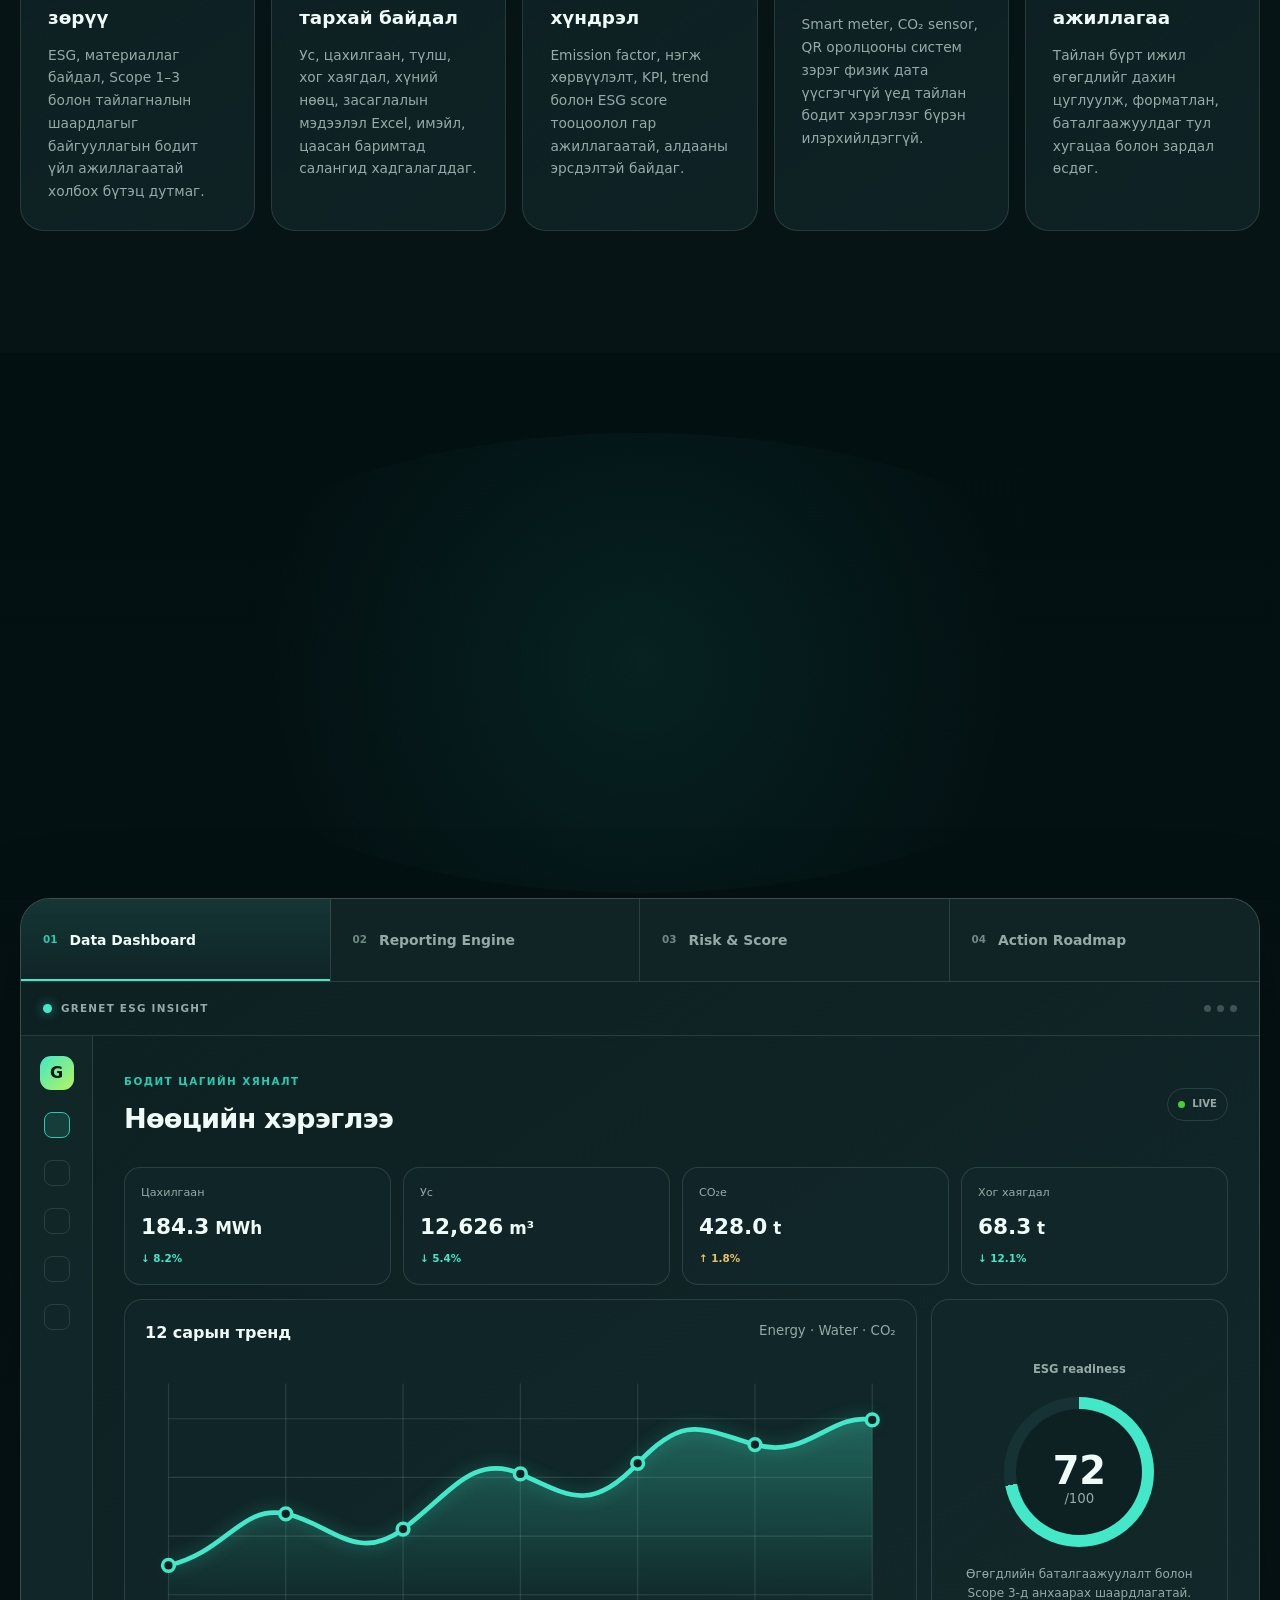
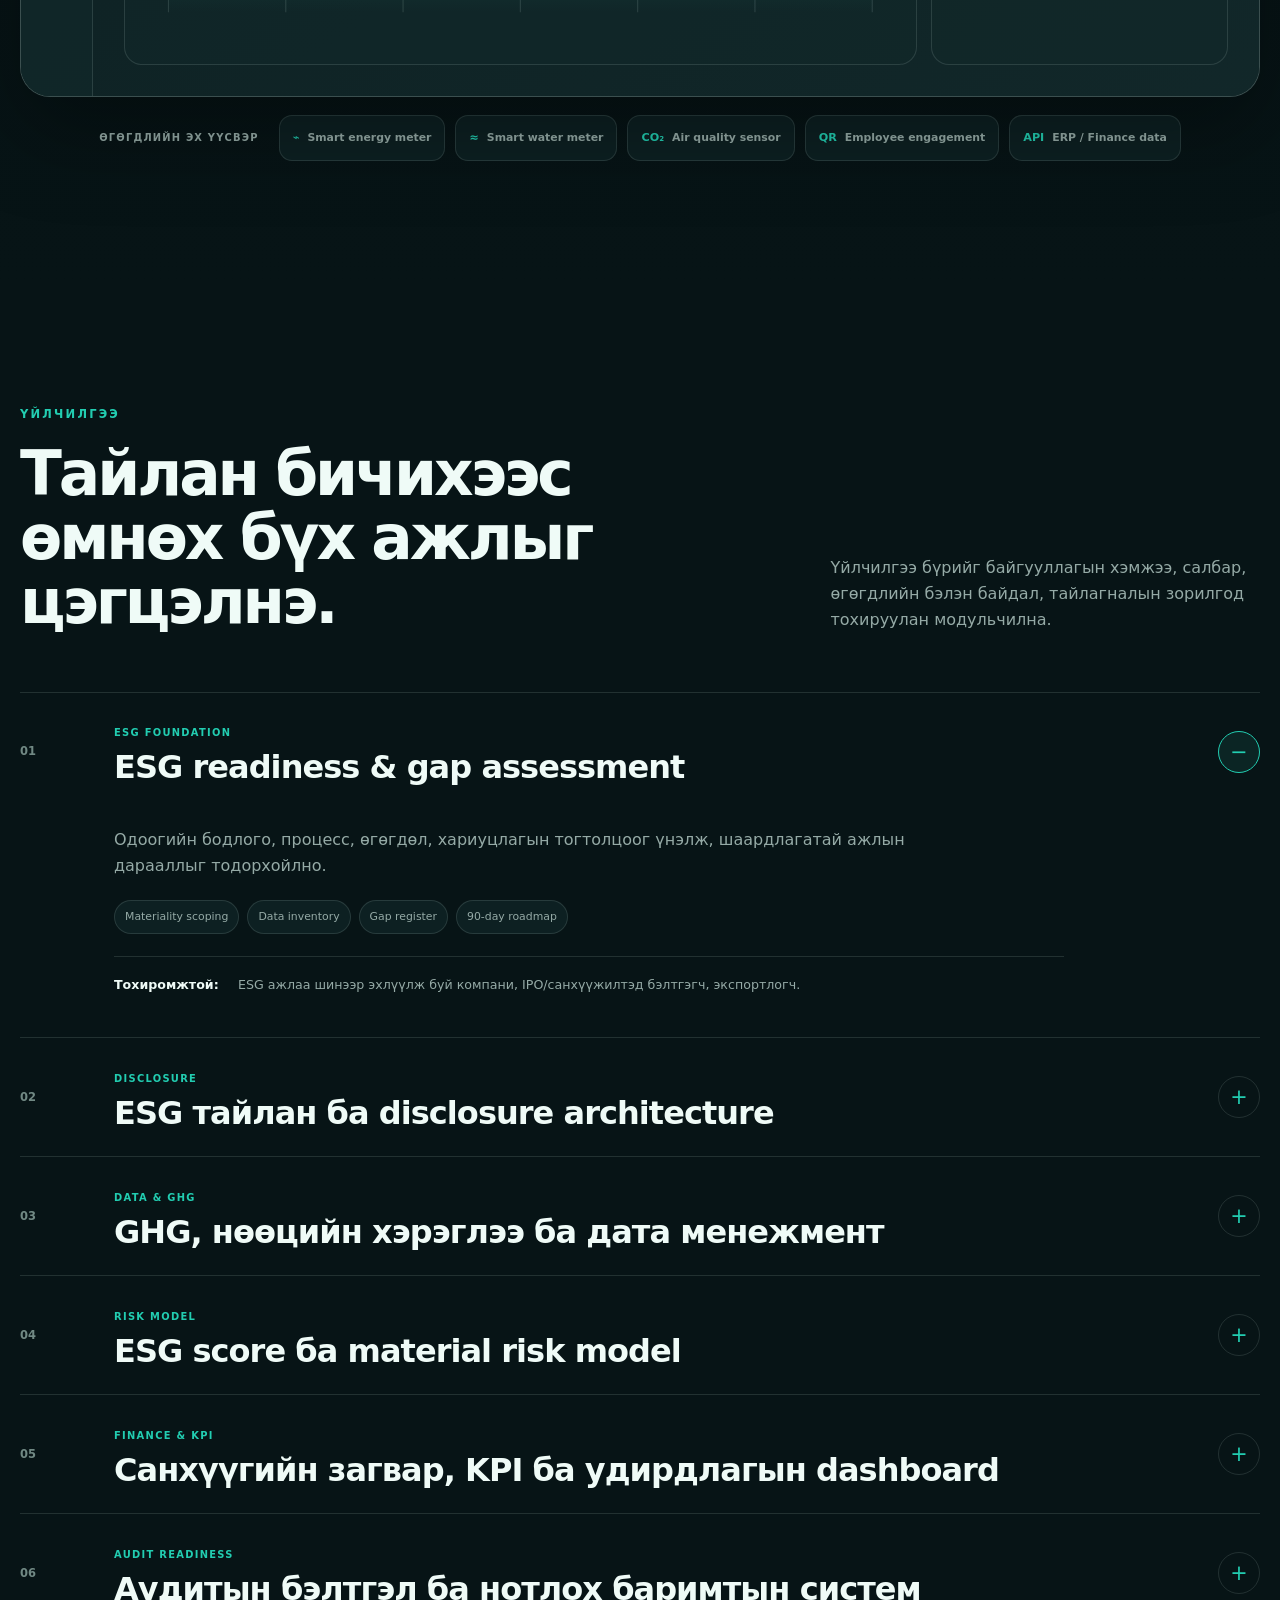
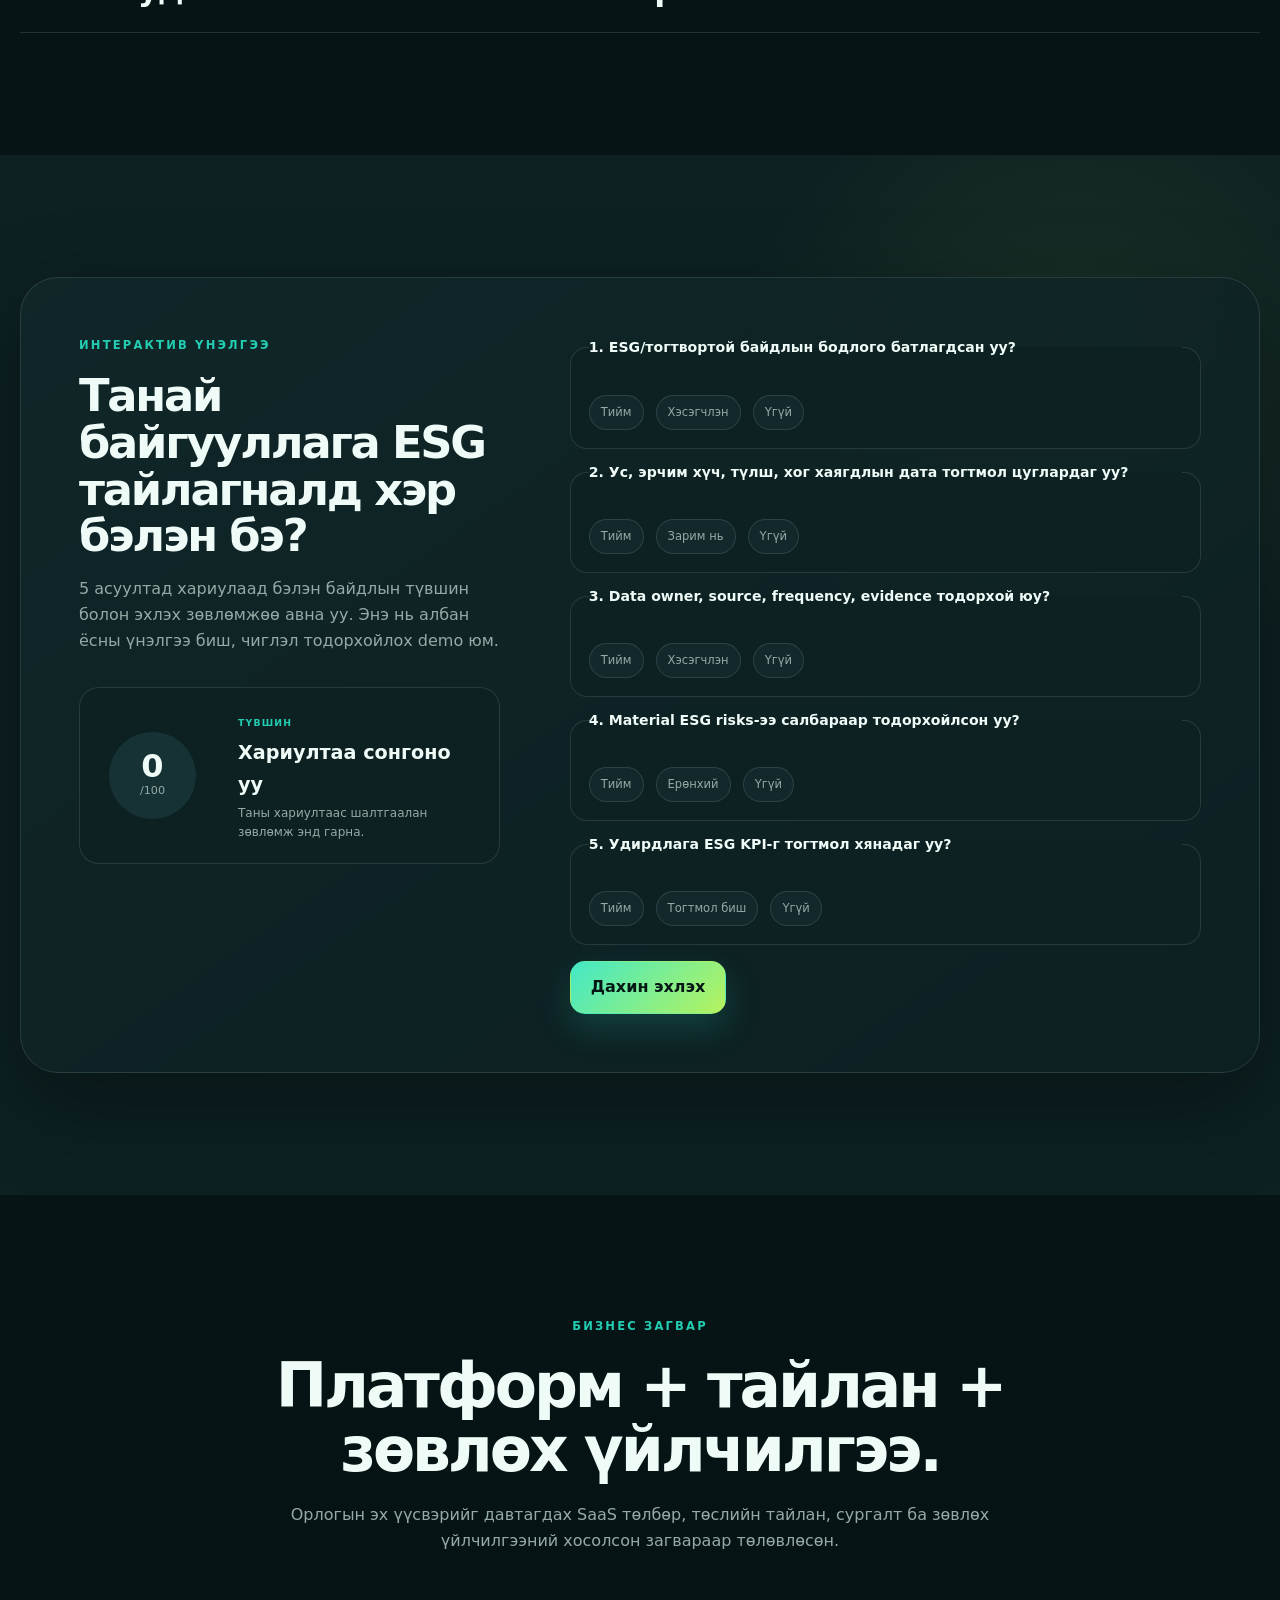
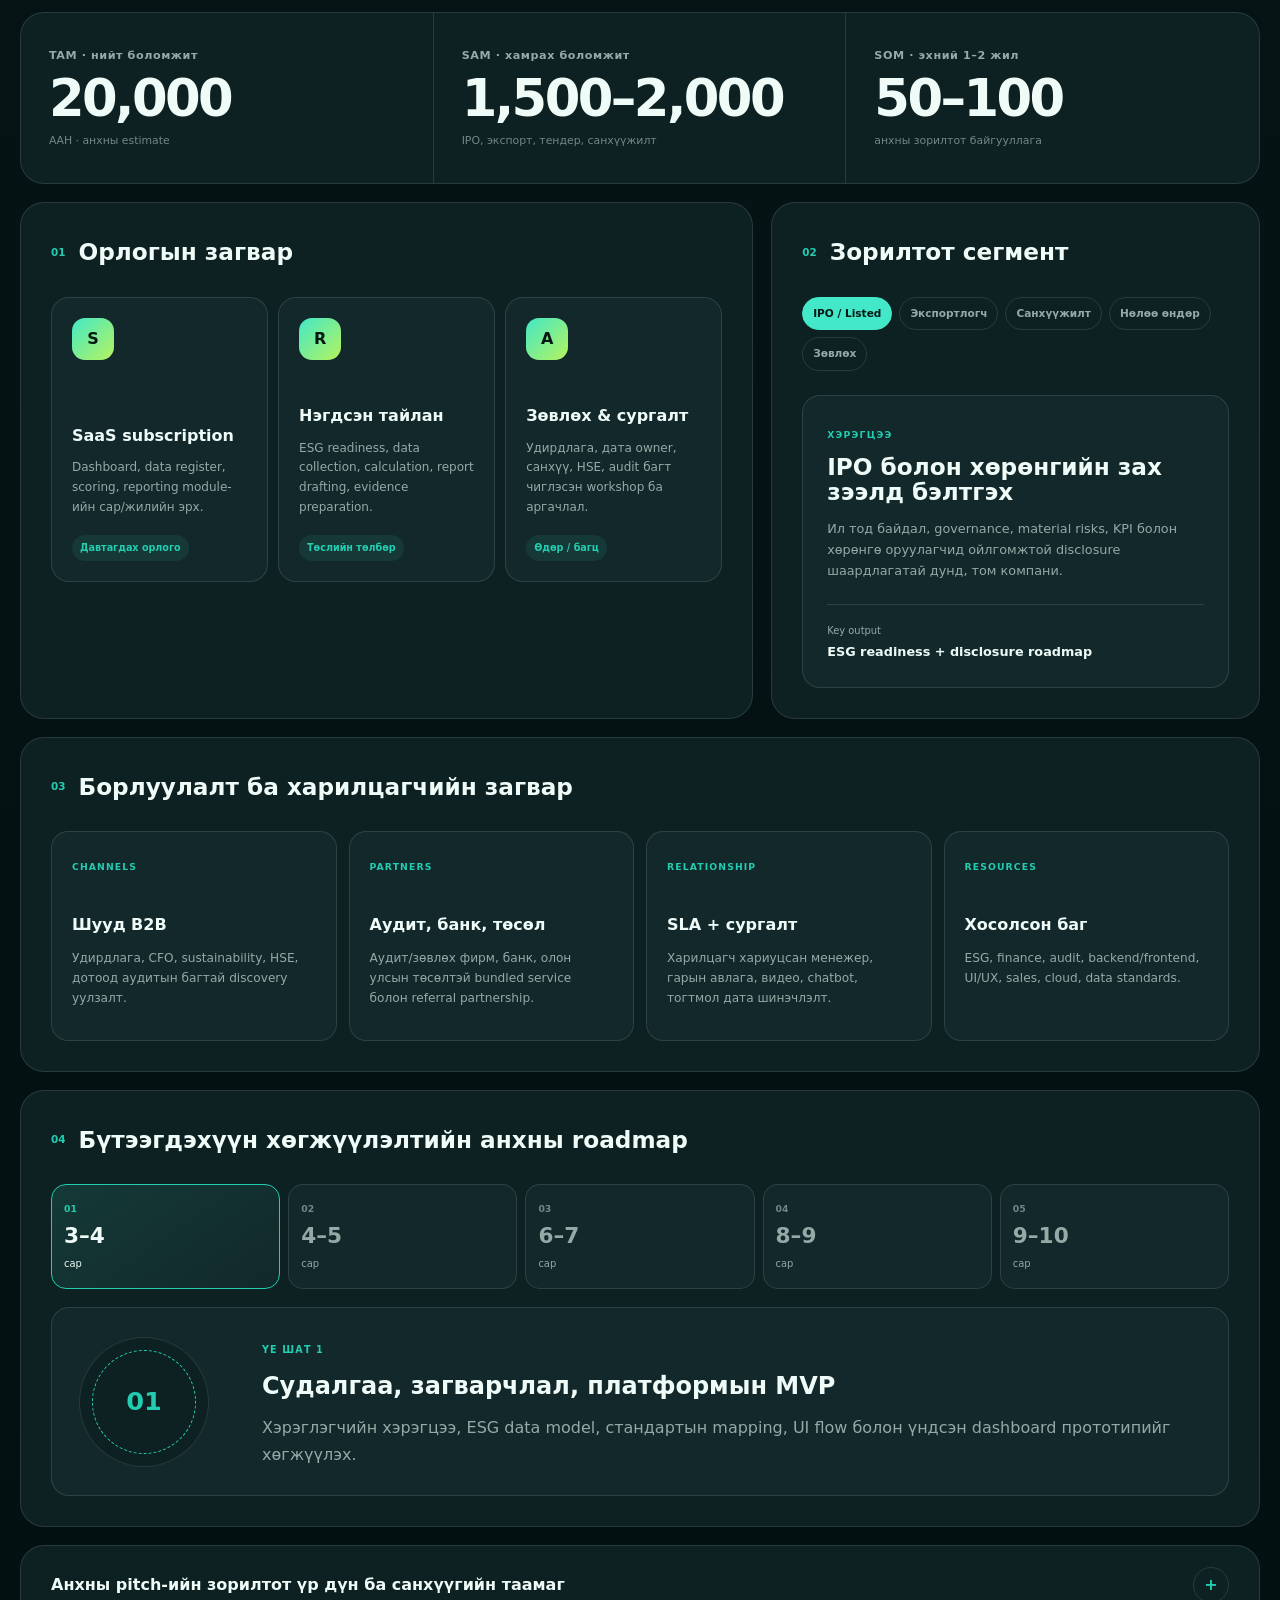
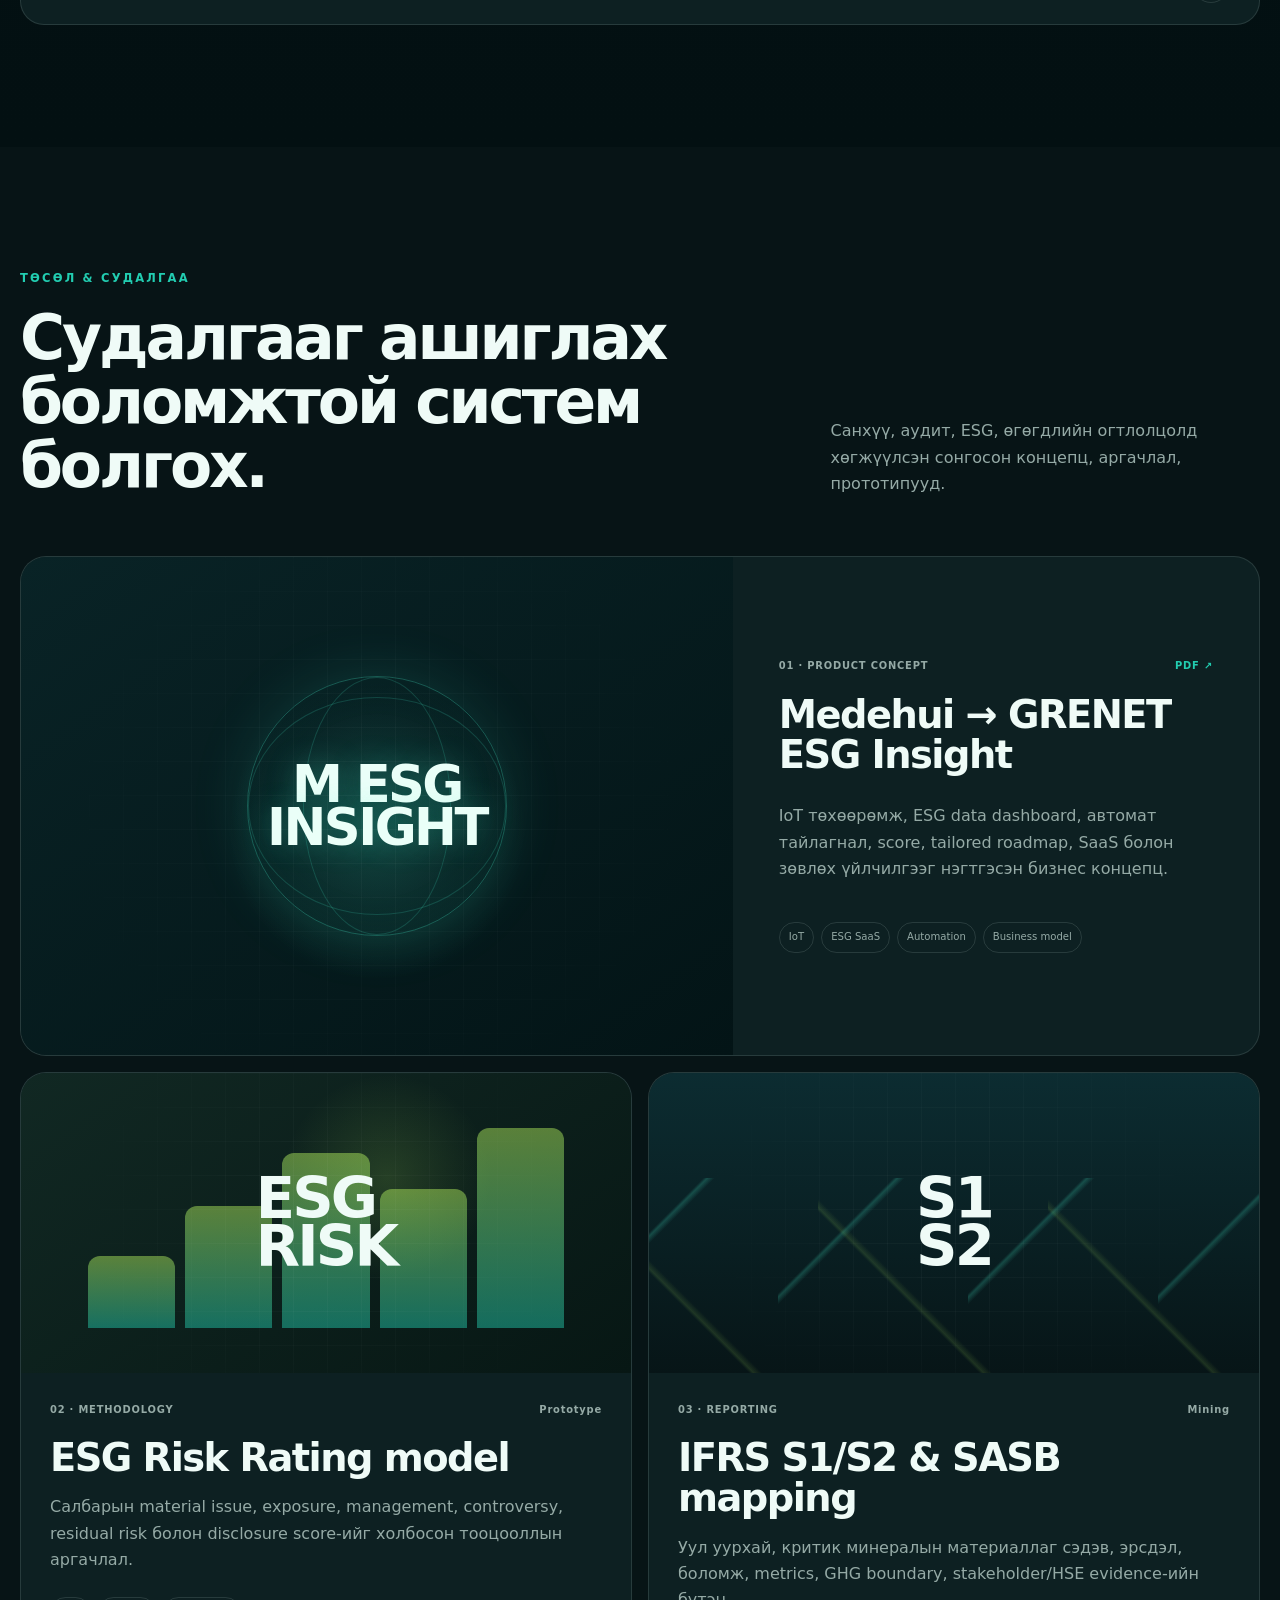
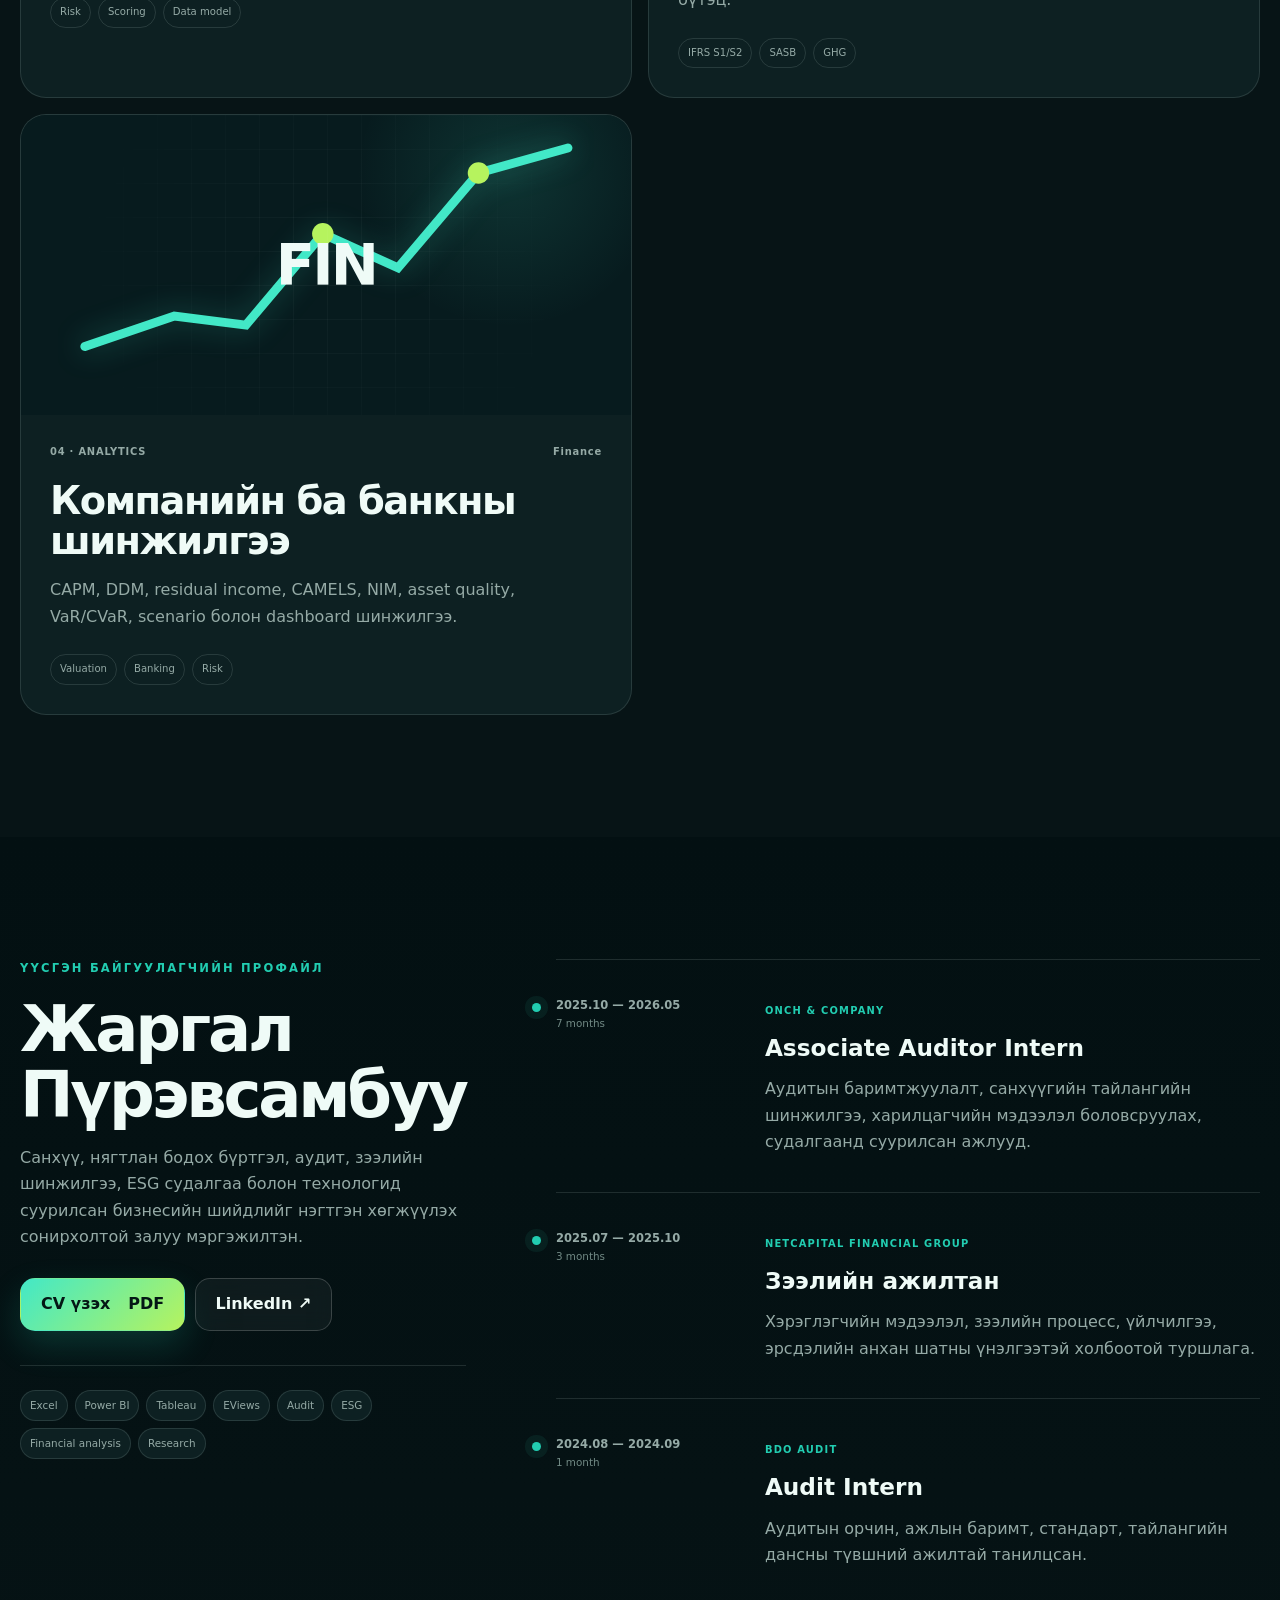
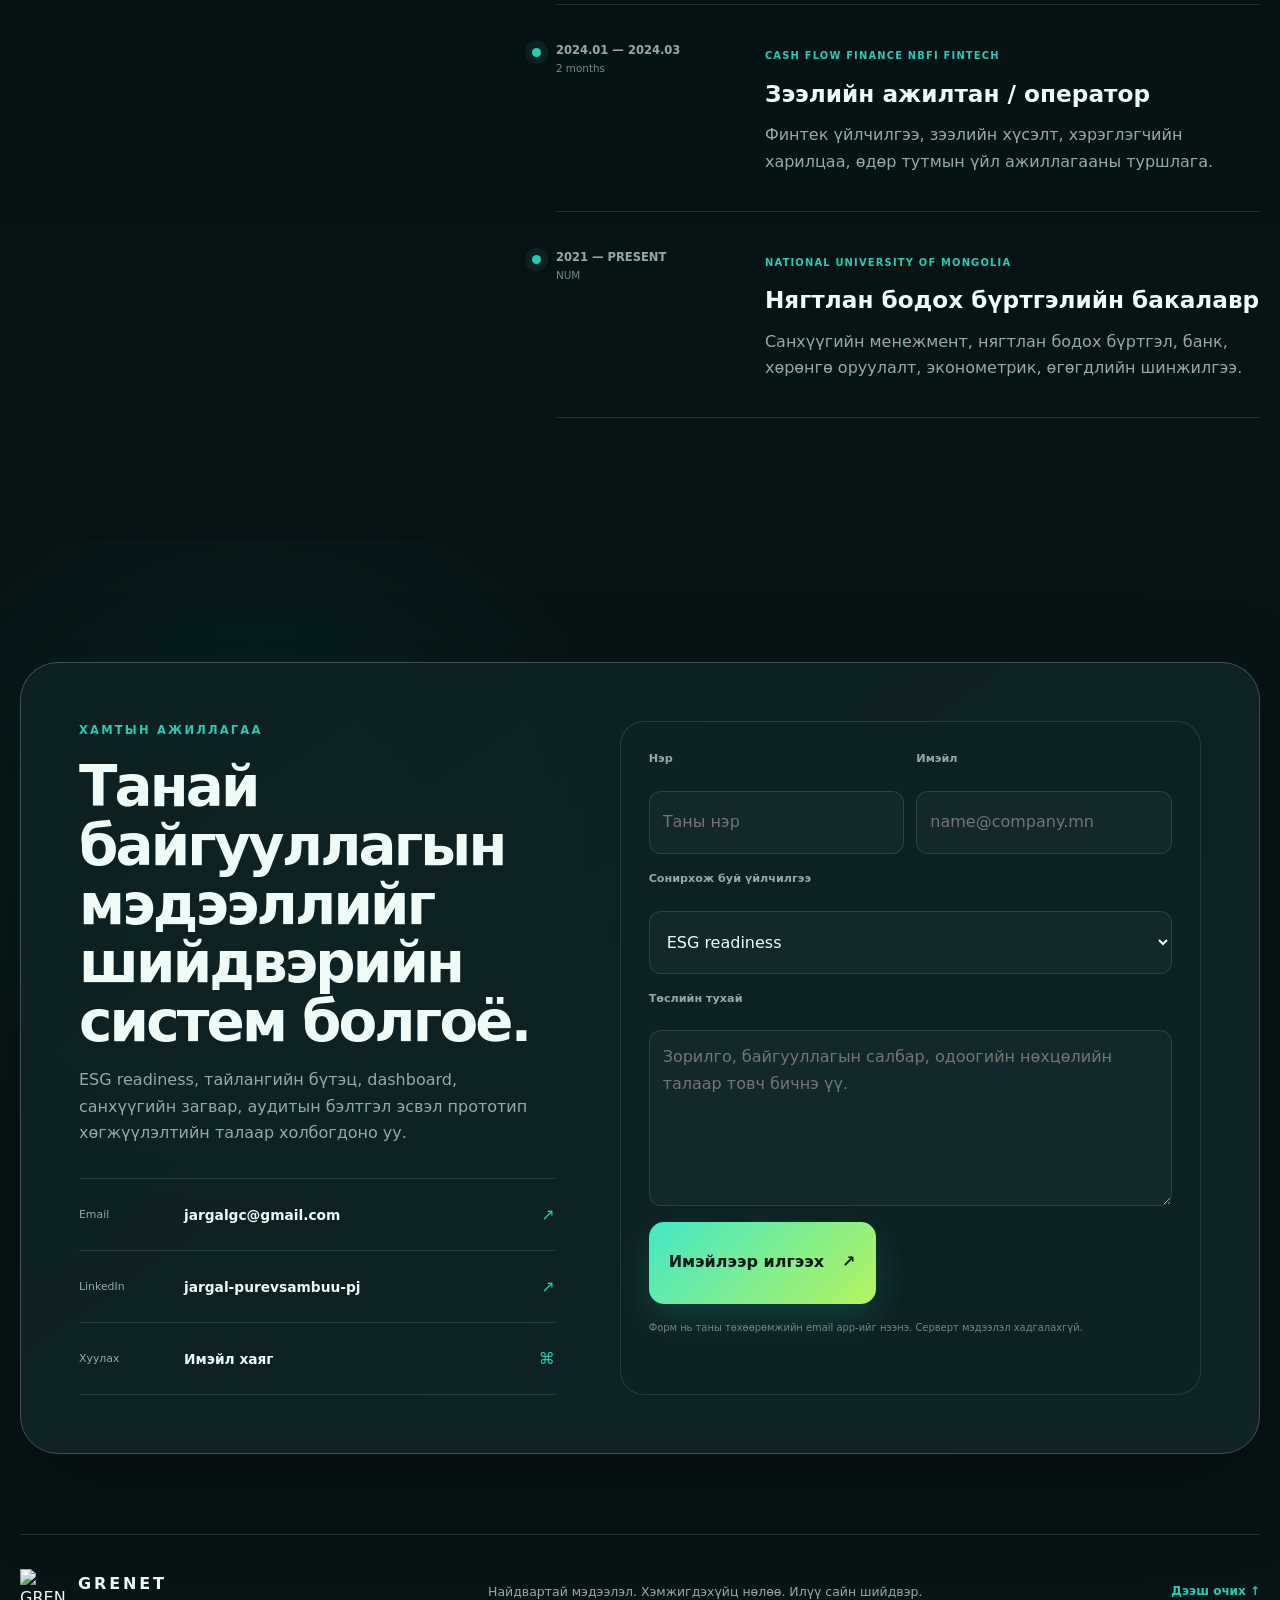
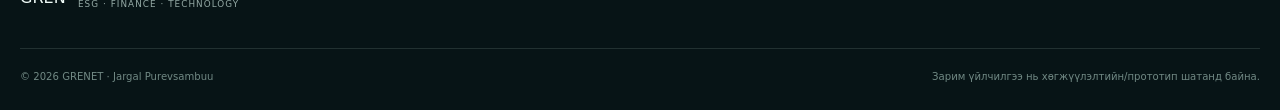
==== commit a20a27c3: "Update index.html" ====
--- a/index.html
+++ b/index.html
@@ -545,8 +545,8 @@
             <div class="projection-grid">
               <div><span data-mn="Анхны хөрөнгө оруулалт" data-en="Initial investment">Анхны хөрөнгө оруулалт</span><strong>₮185.66M</strong><small data-mn="программ + төхөөрөмж" data-en="software + devices">программ + төхөөрөмж</small></div>
               <div><span>PBP</span><strong>1.6</strong><small data-mn="жил" data-en="years">жил</small></div>
-              <div><span>NPV · 3Y</span><strong>₮668.38M</strong><small data-mn="анхны model" data-en="initial model">анхны model</small></div>
-              <div><span>PI · 3Y</span><strong>4.6</strong><small data-mn="анхны model" data-en="initial model">анхны model</small></div>
+              <div><span>NPV · 3Y</span><strong>₮575.55M</strong><small data-mn="анхны model" data-en="initial model">анхны model</small></div>
+              <div><span>PI · 3Y</span><strong>4.1</strong><small data-mn="анхны model" data-en="initial model">анхны model</small></div>
               <div><span>IRR · 3Y</span><strong>71.5%</strong><small data-mn="анхны model" data-en="initial model">анхны model</small></div>
             </div>
             <div class="impact-targets">
